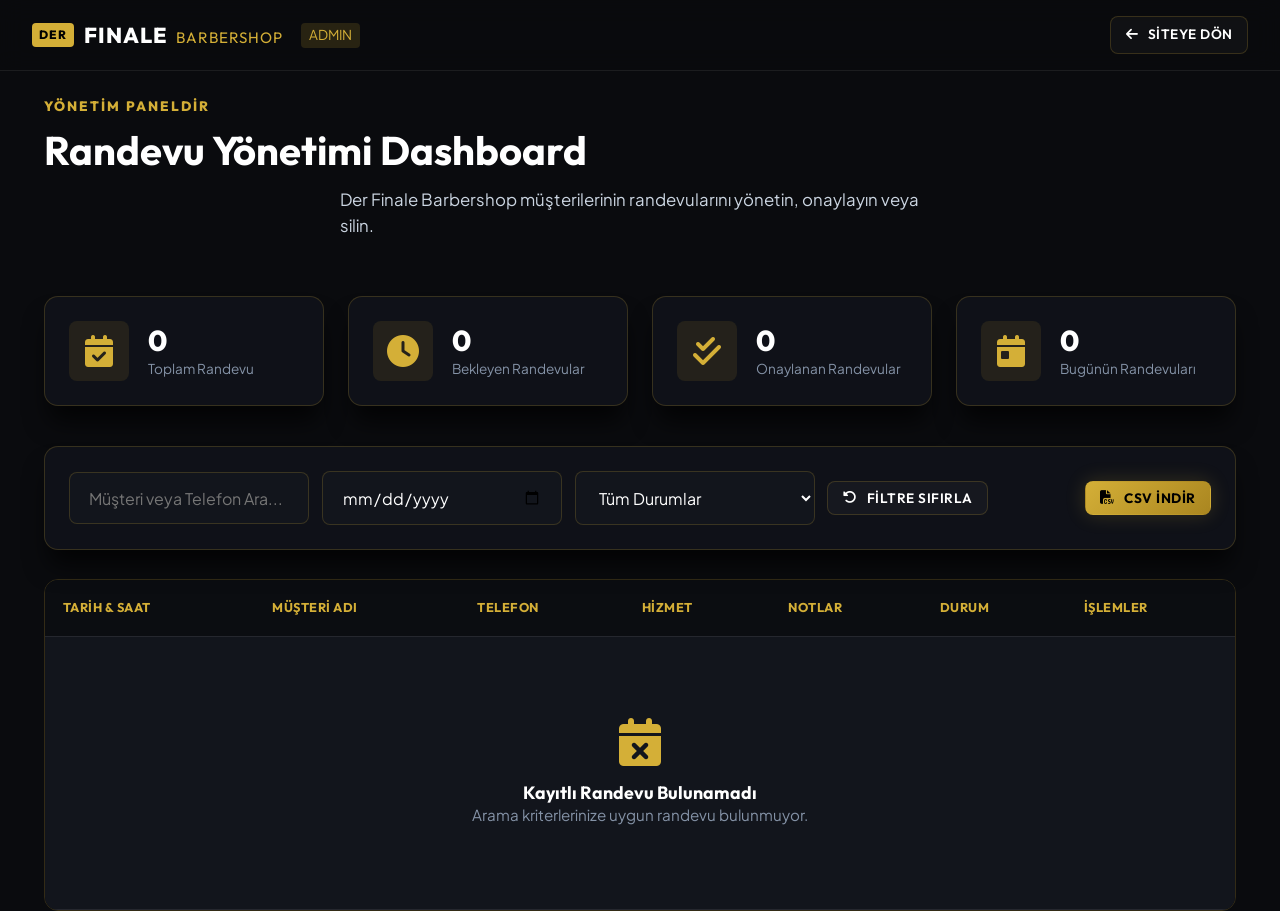
==== admin.html @ 190f5d51 "Add files via upload" ====
<!DOCTYPE html>
<html lang="tr">
<head>
    <meta charset="UTF-8">
    <meta name="viewport" content="width=device-width, initial-scale=1.0">
    <title>Finale Barbershop | Yönetici Paneli</title>
    
    <!-- Google Fonts -->
    <link rel="preconnect" href="https://fonts.googleapis.com">
    <link rel="preconnect" href="https://fonts.gstatic.com" crossorigin>
    <link href="https://fonts.googleapis.com/css2?family=Outfit:wght@300;400;600;700;800&family=Plus+Jakarta+Sans:wght@300;400;600;700&display=swap" rel="stylesheet">
    
    <!-- FontAwesome Icons -->
    <link rel="stylesheet" href="https://cdnjs.cloudflare.com/ajax/libs/font-awesome/6.4.0/css/all.min.css">
    
    <link rel="stylesheet" href="style.css">

    <style>
        .admin-page {
            padding-top: 6rem;
            min-height: 100vh;
        }

        .admin-stats-grid {
            display: grid;
            grid-template-columns: repeat(auto-fit, minmax(220px, 1fr));
            gap: 1.5rem;
            margin-bottom: 2.5rem;
        }

        .admin-stat-card {
            padding: 1.5rem;
            display: flex;
            align-items: center;
            gap: 1.2rem;
        }

        .admin-stat-icon {
            font-size: 2rem;
            color: var(--primary-gold);
            background: rgba(212, 175, 55, 0.1);
            width: 60px; height: 60px;
            display: flex; align-items: center; justify-content: center;
            border-radius: var(--radius-sm);
        }

        .admin-stat-info h3 {
            font-size: 1.8rem;
            font-weight: 800;
        }

        .admin-stat-info p {
            font-size: 0.85rem;
            color: var(--text-muted);
        }

        .admin-controls-bar {
            padding: 1.5rem;
            margin-bottom: 1.8rem;
            display: flex;
            flex-wrap: wrap;
            gap: 1rem;
            align-items: center;
            justify-content: space-between;
        }

        .filter-group {
            display: flex;
            flex-wrap: wrap;
            gap: 0.8rem;
            align-items: center;
            flex: 1;
        }

        .filter-input {
            max-width: 240px;
        }

        .table-responsive {
            width: 100%;
            overflow-x: auto;
            border-radius: var(--radius-md);
            border: 1px solid var(--border-gold);
        }

        .admin-table {
            width: 100%;
            border-collapse: collapse;
            background: var(--bg-card);
            text-align: left;
        }

        .admin-table th, .admin-table td {
            padding: 1.1rem;
            border-bottom: 1px solid var(--border-light);
            font-size: 0.95rem;
        }

        .admin-table th {
            background: rgba(0, 0, 0, 0.4);
            color: var(--primary-gold);
            font-family: var(--font-heading);
            font-weight: 700;
            text-transform: uppercase;
            font-size: 0.8rem;
            letter-spacing: 0.5px;
        }

        .admin-table tr:hover {
            background: rgba(255, 255, 255, 0.02);
        }

        .badge-status {
            padding: 0.3rem 0.7rem;
            border-radius: var(--radius-full);
            font-size: 0.8rem;
            font-weight: 700;
            display: inline-block;
        }

        .status-bekliyor {
            background: rgba(245, 158, 11, 0.15);
            color: #f59e0b;
            border: 1px solid rgba(245, 158, 11, 0.3);
        }

        .status-onaylandi {
            background: rgba(16, 185, 129, 0.15);
            color: #10b981;
            border: 1px solid rgba(16, 185, 129, 0.3);
        }

        .status-storniert {
            background: rgba(239, 68, 68, 0.15);
            color: #ef4444;
            border: 1px solid rgba(239, 68, 68, 0.3);
        }

        .action-buttons {
            display: flex;
            gap: 0.4rem;
        }

        .btn-icon {
            width: 32px;
            height: 32px;
            padding: 0;
            border-radius: 4px;
            font-size: 0.85rem;
        }

        .btn-confirm { background: #10b981; color: #fff; }
        .btn-cancel { background: #f59e0b; color: #fff; }
        .btn-delete { background: #ef4444; color: #fff; }

        .empty-table-state {
            padding: 4rem;
            text-align: center;
            color: var(--text-muted);
        }

        .empty-table-state i {
            font-size: 3rem;
            color: var(--primary-gold);
            margin-bottom: 1rem;
            display: block;
        }
    </style>
</head>
<body>

    <!-- Header Navbar -->
    <header class="site-header">
        <nav class="navbar">
            <a href="index.html" class="logo">
                <span class="logo-badge">DER</span>
                <span class="logo-text">FINALE <span class="logo-sub">BARBERSHOP</span></span>
                <span style="font-size: 0.85rem; color: var(--primary-gold); margin-left: 0.5rem; background: rgba(212,175,55,0.15); padding: 0.1rem 0.5rem; border-radius: 4px;">ADMIN</span>
            </a>

            <div class="nav-actions">
                <a href="index.html" class="btn btn-outline btn-sm">
                    <i class="fa-solid fa-arrow-left"></i> Siteye Dön
                </a>
            </div>
        </nav>
    </header>

    <main class="admin-page container">

        <div class="section-header">
            <div class="section-tag">YÖNETİM PANELDİR</div>
            <h1 class="section-title">Randevu Yönetimi Dashboard</h1>
            <p class="section-subtitle">Der Finale Barbershop müşterilerinin randevularını yönetin, onaylayın veya silin.</p>
        </div>

        <!-- Dashboard Statistics -->
        <div class="admin-stats-grid">
            <div class="admin-stat-card glass-panel">
                <div class="admin-stat-icon"><i class="fa-solid fa-calendar-check"></i></div>
                <div class="admin-stat-info">
                    <h3 id="statTotalCount">0</h3>
                    <p>Toplam Randevu</p>
                </div>
            </div>

            <div class="admin-stat-card glass-panel">
                <div class="admin-stat-icon"><i class="fa-solid fa-clock"></i></div>
                <div class="admin-stat-info">
                    <h3 id="statPendingCount">0</h3>
                    <p>Bekleyen Randevular</p>
                </div>
            </div>

            <div class="admin-stat-card glass-panel">
                <div class="admin-stat-icon"><i class="fa-solid fa-check-double"></i></div>
                <div class="admin-stat-info">
                    <h3 id="statApprovedCount">0</h3>
                    <p>Onaylanan Randevular</p>
                </div>
            </div>

            <div class="admin-stat-card glass-panel">
                <div class="admin-stat-icon"><i class="fa-solid fa-calendar-day"></i></div>
                <div class="admin-stat-info">
                    <h3 id="statTodayCount">0</h3>
                    <p>Bugünün Randevuları</p>
                </div>
            </div>
        </div>

        <!-- Controls & Filters -->
        <div class="admin-controls-bar glass-panel">
            <div class="filter-group">
                <!-- Search Bar -->
                <input type="text" id="searchInput" class="form-control filter-input" placeholder="Müşteri veya Telefon Ara...">
                
                <!-- Date Filter -->
                <input type="date" id="dateFilter" class="form-control filter-input">

                <!-- Status Filter -->
                <select id="statusFilter" class="form-control filter-input">
                    <option value="ALL">Tüm Durumlar</option>
                    <option value="Bekliyor">Bekliyor</option>
                    <option value="Onaylandı">Onaylandı</option>
                    <option value="Storniert">Storniert (İptal)</option>
                </select>

                <button class="btn btn-outline btn-sm" onclick="resetFilters()">
                    <i class="fa-solid fa-rotate-left"></i> Filtre Sıfırla
                </button>
            </div>

            <div>
                <button class="btn btn-primary btn-sm" onclick="exportToCSV()">
                    <i class="fa-solid fa-file-csv"></i> CSV İndir
                </button>
            </div>
        </div>

        <!-- Appointments Table -->
        <div class="table-responsive">
            <table class="admin-table">
                <thead>
                    <tr>
                        <th>Tarih & Saat</th>
                        <th>Müşteri Adı</th>
                        <th>Telefon</th>
                        <th>Hizmet</th>
                        <th>Notlar</th>
                        <th>Durum</th>
                        <th>İşlemler</th>
                    </tr>
                </thead>
                <tbody id="appointmentsTableBody">
                    <!-- Dynamic Data -->
                </tbody>
            </table>
        </div>
    </main>

    <script src="admin.js"></script>
</body>
</html>
---- style.css ----
/* ==========================================================================
   DER FINALE BARBERSHOP - LUXURY DARK THEME DESIGN SYSTEM
   ========================================================================== */

:root {
    /* Color Palette */
    --bg-dark: #0a0b0e;
    --bg-card: #12151c;
    --bg-card-hover: #181b24;
    --bg-panel: rgba(18, 21, 28, 0.75);
    
    --primary-gold: #d4af37;
    --primary-gold-hover: #e5c158;
    --primary-gold-dark: #aa8620;
    --gold-glow: rgba(212, 175, 55, 0.25);
    --gold-border: rgba(212, 175, 55, 0.2);

    --text-primary: #ffffff;
    --text-secondary: #cbd5e1;
    --text-muted: #8492a6;
    
    --border-light: rgba(255, 255, 255, 0.08);
    --border-gold: rgba(212, 175, 55, 0.2);

    --status-open: #10b981;
    --status-closed: #ef4444;

    /* Typography */
    --font-heading: 'Outfit', sans-serif;
    --font-body: 'Plus Jakarta Sans', sans-serif;

    /* Transitions & Shadows */
    --transition: all 0.3s cubic-bezier(0.4, 0, 0.2, 1);
    --shadow-sm: 0 4px 6px -1px rgba(0, 0, 0, 0.5);
    --shadow-lg: 0 20px 25px -5px rgba(0, 0, 0, 0.7), 0 10px 10px -5px rgba(0, 0, 0, 0.04);
    --shadow-gold: 0 0 20px rgba(212, 175, 55, 0.2);

    /* Radius */
    --radius-sm: 8px;
    --radius-md: 14px;
    --radius-lg: 20px;
    --radius-full: 9999px;
}

/* Base Resets */
*, *::before, *::after {
    box-sizing: border-box;
    margin: 0;
    padding: 0;
}

html {
    scroll-behavior: smooth;
    font-size: 16px;
}

body {
    font-family: var(--font-body);
    background-color: var(--bg-dark);
    color: var(--text-primary);
    line-height: 1.6;
    overflow-x: hidden;
    -webkit-font-smoothing: antialiased;
}

/* Custom Scrollbar */
::-webkit-scrollbar {
    width: 10px;
}
::-webkit-scrollbar-track {
    background: var(--bg-dark);
}
::-webkit-scrollbar-thumb {
    background: #1e222d;
    border-radius: var(--radius-full);
}
::-webkit-scrollbar-thumb:hover {
    background: var(--primary-gold);
}

/* Container */
.container {
    width: 100%;
    max-width: 1240px;
    margin: 0 auto;
    padding: 0 1.5rem;
}

/* Typography Utilities */
h1, h2, h3, h4, h5, h6 {
    font-family: var(--font-heading);
    color: var(--text-primary);
    font-weight: 700;
    line-height: 1.2;
}

a {
    color: inherit;
    text-decoration: none;
    transition: var(--transition);
}

.text-center { text-align: center; }

.gold-gradient {
    background: linear-gradient(135deg, #fff 0%, var(--primary-gold) 60%, var(--primary-gold-hover) 100%);
    -webkit-background-clip: text;
    -webkit-text-fill-color: transparent;
}

/* Glassmorphism Styles */
.glass-panel {
    background: var(--bg-panel);
    backdrop-filter: blur(16px);
    -webkit-backdrop-filter: blur(16px);
    border: 1px solid var(--border-gold);
    border-radius: var(--radius-md);
    box-shadow: var(--shadow-lg);
}

.glass-frame {
    border: 1px solid var(--border-gold);
    border-radius: var(--radius-md);
    overflow: hidden;
    box-shadow: var(--shadow-lg);
}

/* Buttons */
.btn {
    display: inline-flex;
    align-items: center;
    justify-content: center;
    gap: 0.6rem;
    font-family: var(--font-heading);
    font-weight: 600;
    font-size: 0.95rem;
    padding: 0.75rem 1.5rem;
    border-radius: var(--radius-sm);
    cursor: pointer;
    transition: var(--transition);
    border: 1px solid transparent;
    text-transform: uppercase;
    letter-spacing: 0.5px;
}

.btn-primary {
    background: linear-gradient(135deg, var(--primary-gold) 0%, var(--primary-gold-dark) 100%);
    color: #000;
    font-weight: 700;
    box-shadow: var(--shadow-gold);
}

.btn-primary:hover {
    background: linear-gradient(135deg, var(--primary-gold-hover) 0%, var(--primary-gold) 100%);
    transform: translateY(-2px);
    box-shadow: 0 6px 20px rgba(212, 175, 55, 0.4);
}

.btn-outline {
    background: rgba(255, 255, 255, 0.03);
    color: var(--text-primary);
    border: 1px solid var(--border-gold);
}

.btn-outline:hover {
    background: rgba(212, 175, 55, 0.1);
    border-color: var(--primary-gold);
    color: var(--primary-gold);
    transform: translateY(-2px);
}

.btn-instagram {
    background: linear-gradient(45deg, #f09433 0%, #e6683c 25%, #dc2743 50%, #cc2366 75%, #bc1888 100%);
    color: #fff;
}
.btn-instagram:hover {
    transform: translateY(-2px);
    box-shadow: 0 6px 20px rgba(220, 39, 67, 0.4);
}

.btn-whatsapp {
    background: #25d366;
    color: #000;
    font-weight: 700;
}
.btn-whatsapp:hover {
    background: #20ba5a;
    transform: translateY(-2px);
}

.btn-lg {
    padding: 0.9rem 1.8rem;
    font-size: 1rem;
    border-radius: var(--radius-md);
}

.btn-xl {
    padding: 1.1rem 2.5rem;
    font-size: 1.1rem;
    border-radius: var(--radius-md);
    width: 100%;
    max-width: 420px;
}

.btn-sm {
    padding: 0.45rem 0.9rem;
    font-size: 0.85rem;
}

.pulse-glow {
    animation: pulseGlow 2.5s infinite;
}

@keyframes pulseGlow {
    0% { box-shadow: 0 0 0 0 rgba(212, 175, 55, 0.5); }
    70% { box-shadow: 0 0 0 14px rgba(212, 175, 55, 0); }
    100% { box-shadow: 0 0 0 0 rgba(212, 175, 55, 0); }
}

/* Badges */
.badge {
    display: inline-flex;
    align-items: center;
    gap: 0.5rem;
    padding: 0.35rem 0.9rem;
    border-radius: var(--radius-full);
    font-size: 0.85rem;
    font-weight: 600;
}
.badge-gold {
    background: rgba(212, 175, 55, 0.15);
    color: var(--primary-gold);
    border: 1px solid var(--border-gold);
}
.badge-glass {
    background: rgba(255, 255, 255, 0.05);
    color: var(--text-secondary);
    border: 1px solid var(--border-light);
}

/* ==========================================================================
   HEADER & NAVBAR
   ========================================================================== */

.site-header {
    position: fixed;
    top: 0;
    left: 0;
    width: 100%;
    z-index: 1000;
    background: rgba(10, 11, 14, 0.85);
    backdrop-filter: blur(12px);
    border-bottom: 1px solid var(--border-light);
    transition: var(--transition);
}

.navbar {
    display: flex;
    align-items: center;
    justify-content: space-between;
    padding: 1rem 2rem;
    max-width: 1400px;
    margin: 0 auto;
}

/* Logo */
.logo {
    display: flex;
    align-items: center;
    gap: 0.6rem;
}

.logo-badge {
    background: var(--primary-gold);
    color: #000;
    font-family: var(--font-heading);
    font-weight: 800;
    font-size: 0.75rem;
    padding: 0.15rem 0.45rem;
    border-radius: 4px;
    letter-spacing: 1px;
}

.logo-text {
    font-family: var(--font-heading);
    font-size: 1.35rem;
    font-weight: 800;
    letter-spacing: 1px;
    color: #fff;
}

.logo-sub {
    color: var(--primary-gold);
    font-weight: 400;
    font-size: 0.95rem;
    display: inline-block;
    margin-left: 0.2rem;
}

/* Nav Menu */
.nav-menu {
    display: flex;
    align-items: center;
    gap: 2.5rem;
}

.nav-links {
    display: flex;
    align-items: center;
    gap: 1.8rem;
    list-style: none;
}

.nav-link {
    font-size: 0.95rem;
    font-weight: 500;
    color: var(--text-secondary);
    position: relative;
    padding: 0.3rem 0;
}

.nav-link:hover, .nav-link.active {
    color: var(--primary-gold);
}

.nav-link::after {
    content: '';
    position: absolute;
    bottom: 0;
    left: 0;
    width: 0;
    height: 2px;
    background: var(--primary-gold);
    transition: var(--transition);
}

.nav-link:hover::after, .nav-link.active::after {
    width: 100%;
}

.nav-actions {
    display: flex;
    align-items: center;
    gap: 1.2rem;
}

/* Language Selector */
.lang-selector {
    display: flex;
    align-items: center;
    gap: 0.4rem;
    background: rgba(255, 255, 255, 0.05);
    border: 1px solid var(--border-gold);
    padding: 0.3rem 0.7rem;
    border-radius: var(--radius-sm);
    color: var(--primary-gold);
}

.lang-icon {
    font-size: 0.9rem;
}

.lang-selector select {
    background: transparent;
    border: none;
    color: #fff;
    font-family: var(--font-heading);
    font-weight: 600;
    font-size: 0.9rem;
    cursor: pointer;
    outline: none;
}

.lang-selector select option {
    background-color: var(--bg-card);
    color: var(--text-primary);
}

.mobile-toggle {
    display: none;
    background: transparent;
    border: 1px solid var(--border-gold);
    color: var(--primary-gold);
    font-size: 1.3rem;
    padding: 0.5rem 0.8rem;
    border-radius: var(--radius-sm);
    cursor: pointer;
}

/* ==========================================================================
   HERO SECTION
   ========================================================================== */

.hero-section {
    position: relative;
    min-height: 100vh;
    padding-top: 8rem;
    padding-bottom: 5rem;
    display: flex;
    align-items: center;
    background: radial-gradient(circle at 70% 30%, rgba(212, 175, 55, 0.08) 0%, transparent 60%),
                url('storefront.png') center/cover no-repeat;
}

.hero-bg-overlay {
    position: absolute;
    top: 0; left: 0; right: 0; bottom: 0;
    background: linear-gradient(180deg, rgba(10, 11, 14, 0.85) 0%, rgba(10, 11, 14, 0.95) 70%, var(--bg-dark) 100%);
    z-index: 1;
}

.hero-container {
    position: relative;
    z-index: 2;
    max-width: 1240px;
    margin: 0 auto;
    padding: 0 1.5rem;
    width: 100%;
}

.hero-content {
    max-width: 800px;
}

.hero-badges {
    display: flex;
    flex-wrap: wrap;
    gap: 0.8rem;
    margin-bottom: 1.5rem;
}

.hero-title {
    font-size: 3.5rem;
    font-weight: 800;
    letter-spacing: -1px;
    margin-bottom: 1.2rem;
    line-height: 1.15;
}

.hero-subtitle {
    font-size: 1.2rem;
    color: var(--text-secondary);
    margin-bottom: 2.2rem;
    max-width: 650px;
}

.hero-buttons {
    display: flex;
    flex-wrap: wrap;
    gap: 1rem;
    margin-bottom: 3.5rem;
}

.hero-stats {
    display: grid;
    grid-template-columns: repeat(auto-fit, minmax(220px, 1fr));
    gap: 1.5rem;
    background: rgba(18, 21, 28, 0.6);
    backdrop-filter: blur(12px);
    border: 1px solid var(--border-gold);
    padding: 1.5rem;
    border-radius: var(--radius-md);
}

.stat-item {
    display: flex;
    align-items: center;
    gap: 1rem;
}

.stat-icon {
    font-size: 1.8rem;
    color: var(--primary-gold);
    background: rgba(212, 175, 55, 0.1);
    padding: 0.8rem;
    border-radius: var(--radius-sm);
}

.stat-item h4 {
    font-size: 1.05rem;
    font-weight: 700;
}

.stat-item p {
    font-size: 0.85rem;
    color: var(--text-muted);
}

/* ==========================================================================
   STATUS & HOURS BAR
   ========================================================================== */

.status-bar-section {
    margin-top: -2rem;
    position: relative;
    z-index: 10;
}

.status-bar-card {
    display: flex;
    align-items: center;
    justify-content: space-between;
    padding: 1.2rem 2rem;
    gap: 2rem;
    flex-wrap: wrap;
}

.status-indicator-box {
    display: flex;
    align-items: center;
    gap: 1.2rem;
}

.status-dot-wrapper {
    position: relative;
    width: 20px;
    height: 20px;
}

.status-dot {
    display: block;
    width: 14px;
    height: 14px;
    border-radius: 50%;
    background-color: var(--status-open);
    position: absolute;
    top: 3px; left: 3px;
    box-shadow: 0 0 10px var(--status-open);
}

.status-dot.closed {
    background-color: var(--status-closed);
    box-shadow: 0 0 10px var(--status-closed);
}

.status-label {
    display: block;
    font-family: var(--font-heading);
    font-size: 1.15rem;
    font-weight: 700;
}

.status-sub {
    font-size: 0.85rem;
    color: var(--text-muted);
}

.hours-quick-summary {
    display: flex;
    align-items: center;
    gap: 1rem;
    flex-wrap: wrap;
}

.hours-chip {
    background: rgba(255, 255, 255, 0.04);
    border: 1px solid var(--border-light);
    padding: 0.5rem 1rem;
    border-radius: var(--radius-sm);
    font-size: 0.9rem;
    display: flex;
    gap: 0.5rem;
}

.hours-chip .day-name {
    font-weight: 600;
    color: var(--primary-gold);
}

.hours-chip.closed .day-name {
    color: var(--text-muted);
}

/* ==========================================================================
   SECTIONS GENERAL
   ========================================================================== */

section {
    padding: 6rem 0;
}

.section-header {
    margin-bottom: 3.5rem;
}

.section-tag {
    font-family: var(--font-heading);
    font-size: 0.85rem;
    font-weight: 800;
    color: var(--primary-gold);
    letter-spacing: 2px;
    text-transform: uppercase;
    margin-bottom: 0.5rem;
}

.section-title {
    font-size: 2.5rem;
    margin-bottom: 0.8rem;
}

.section-subtitle {
    color: var(--text-secondary);
    max-width: 600px;
    margin: 0 auto;
    font-size: 1.05rem;
}

/* ==========================================================================
   ABOUT SECTION
   ========================================================================== */

.about-grid {
    display: grid;
    grid-template-columns: 1fr 1fr;
    gap: 4rem;
    align-items: center;
}

.about-description {
    color: var(--text-secondary);
    font-size: 1.05rem;
    margin-bottom: 1.2rem;
}

.features-list {
    margin-top: 2rem;
    display: flex;
    flex-direction: column;
    gap: 1.2rem;
}

.feature-card {
    display: flex;
    align-items: flex-start;
    gap: 1.2rem;
    background: var(--bg-card);
    padding: 1.2rem;
    border-radius: var(--radius-md);
    border: 1px solid var(--border-light);
    transition: var(--transition);
}

.feature-card:hover {
    border-color: var(--primary-gold);
    transform: translateX(5px);
}

.feature-icon {
    font-size: 1.5rem;
    color: var(--primary-gold);
    background: rgba(212, 175, 55, 0.1);
    width: 50px;
    height: 50px;
    display: flex;
    align-items: center;
    justify-content: center;
    border-radius: var(--radius-sm);
    flex-shrink: 0;
}

.feature-info h3 {
    font-size: 1.1rem;
    margin-bottom: 0.2rem;
}

.feature-info p {
    font-size: 0.9rem;
    color: var(--text-muted);
}

.image-wrapper {
    position: relative;
}

.about-img {
    width: 100%;
    height: 100%;
    min-height: 450px;
    object-fit: cover;
    display: block;
}

.experience-badge {
    position: absolute;
    bottom: -20px;
    left: -20px;
    background: var(--primary-gold);
    color: #000;
    padding: 1.5rem;
    border-radius: var(--radius-md);
    box-shadow: var(--shadow-lg);
    display: flex;
    flex-direction: column;
    align-items: center;
}

.badge-number {
    font-family: var(--font-heading);
    font-size: 2.2rem;
    font-weight: 800;
    line-height: 1;
}

.badge-text {
    font-size: 0.85rem;
    font-weight: 700;
    text-transform: uppercase;
}

/* ==========================================================================
   SERVICES & PRICING
   ========================================================================== */

.services-cards-grid {
    display: grid;
    grid-template-columns: repeat(auto-fit, minmax(220px, 1fr));
    gap: 1.8rem;
    margin-bottom: 4rem;
}

.service-card {
    padding: 2rem 1.5rem;
    position: relative;
    display: flex;
    flex-direction: column;
    transition: var(--transition);
    cursor: pointer;
}

.service-card:hover {
    transform: translateY(-8px);
    border-color: var(--primary-gold);
    box-shadow: var(--shadow-gold);
}

.service-badge {
    position: absolute;
    top: 1rem;
    right: 1rem;
    background: rgba(255, 255, 255, 0.1);
    color: #fff;
    font-size: 0.7rem;
    font-weight: 800;
    padding: 0.2rem 0.6rem;
    border-radius: var(--radius-full);
    text-transform: uppercase;
}
.service-badge.gold {
    background: var(--primary-gold);
    color: #000;
}

.service-icon {
    font-size: 2.2rem;
    color: var(--primary-gold);
    margin-bottom: 1.2rem;
}

.service-name {
    font-size: 1.3rem;
    margin-bottom: 0.6rem;
}

.service-desc {
    font-size: 0.9rem;
    color: var(--text-muted);
    margin-bottom: 1.8rem;
    flex-grow: 1;
}

.service-footer {
    display: flex;
    align-items: center;
    justify-content: space-between;
    padding-top: 1rem;
    border-top: 1px solid var(--border-light);
}

.service-price {
    font-family: var(--font-heading);
    font-size: 1.6rem;
    font-weight: 800;
    color: var(--primary-gold);
}

.price-list-container {
    padding: 2.5rem;
}

.price-table-title {
    font-size: 1.5rem;
    margin-bottom: 2rem;
    display: flex;
    align-items: center;
    gap: 0.8rem;
    color: var(--primary-gold);
}

.price-items-grid {
    display: grid;
    grid-template-columns: repeat(auto-fit, minmax(320px, 1fr));
    gap: 1.5rem;
}

.price-item {
    display: flex;
    align-items: center;
    justify-content: space-between;
    padding: 1rem 1.2rem;
    background: rgba(255, 255, 255, 0.02);
    border: 1px solid var(--border-light);
    border-radius: var(--radius-sm);
    transition: var(--transition);
}

.price-item:hover {
    border-color: var(--primary-gold);
    background: rgba(212, 175, 55, 0.04);
}

.price-title {
    display: block;
    font-weight: 600;
    font-size: 1rem;
}

.price-sub {
    display: block;
    font-size: 0.8rem;
    color: var(--text-muted);
}

.price-tag {
    font-family: var(--font-heading);
    font-size: 1.25rem;
    font-weight: 800;
    color: var(--primary-gold);
}

/* ==========================================================================
   GALLERY
   ========================================================================== */

.gallery-grid {
    display: grid;
    grid-template-columns: repeat(auto-fit, minmax(260px, 1fr));
    gap: 1.5rem;
}

.gallery-card {
    position: relative;
    border-radius: var(--radius-md);
    overflow: hidden;
    height: 320px;
    border: 1px solid var(--border-gold);
}

.gallery-img {
    width: 100%;
    height: 100%;
    object-fit: cover;
    transition: transform 0.5s ease;
}

.gallery-card:hover .gallery-img {
    transform: scale(1.08);
}

.gallery-overlay {
    position: absolute;
    top: 0; left: 0; right: 0; bottom: 0;
    background: linear-gradient(180deg, transparent 40%, rgba(10, 11, 14, 0.95) 100%);
    display: flex;
    flex-direction: column;
    align-items: center;
    justify-content: flex-end;
    padding: 1.5rem;
    opacity: 0;
    transition: var(--transition);
}

.gallery-card:hover .gallery-overlay {
    opacity: 1;
}

.gallery-overlay i {
    font-size: 2rem;
    color: var(--primary-gold);
    margin-bottom: 0.5rem;
}

.gallery-overlay span {
    font-family: var(--font-heading);
    font-size: 1.1rem;
    font-weight: 700;
}

/* ==========================================================================
   BOOKING SECTION
   ========================================================================== */

.booking-section {
    background: radial-gradient(circle at 50% 50%, rgba(212, 175, 55, 0.05) 0%, transparent 70%);
}

.booking-wrapper {
    padding: 3.5rem;
    max-width: 900px;
    margin: 0 auto;
}

.booking-header {
    margin-bottom: 2.5rem;
}

.booking-form {
    display: flex;
    flex-direction: column;
    gap: 2rem;
}

.form-grid {
    display: grid;
    grid-template-columns: 1fr 1fr;
    gap: 1.5rem;
}

.form-group.full-width {
    grid-column: 1 / -1;
}

.form-group label {
    display: block;
    font-size: 0.95rem;
    font-weight: 600;
    margin-bottom: 0.6rem;
    color: var(--text-secondary);
}

.form-group label i {
    color: var(--primary-gold);
    margin-right: 0.4rem;
}

.form-control {
    width: 100%;
    background: var(--bg-card);
    border: 1px solid var(--border-gold);
    color: var(--text-primary);
    padding: 0.9rem 1.2rem;
    border-radius: var(--radius-sm);
    font-family: var(--font-body);
    font-size: 1rem;
    outline: none;
    transition: var(--transition);
}

.form-control:focus {
    border-color: var(--primary-gold);
    box-shadow: 0 0 10px var(--gold-glow);
}

.form-help-text {
    font-size: 0.8rem;
    color: var(--text-muted);
    margin-top: 0.4rem;
    display: block;
}

/* Time Slots Grid */
.time-slots-grid {
    display: grid;
    grid-template-columns: repeat(auto-fill, minmax(100px, 1fr));
    gap: 0.8rem;
    min-height: 80px;
    padding: 1rem;
    background: var(--bg-card);
    border: 1px solid var(--border-light);
    border-radius: var(--radius-sm);
}

.slots-placeholder {
    grid-column: 1 / -1;
    text-align: center;
    color: var(--text-muted);
    padding: 1.5rem 0;
}

.slots-placeholder i {
    font-size: 2rem;
    margin-bottom: 0.5rem;
    color: var(--primary-gold);
    display: block;
}

.time-slot-btn {
    background: rgba(255, 255, 255, 0.04);
    border: 1px solid var(--border-light);
    color: var(--text-primary);
    padding: 0.75rem 0.5rem;
    border-radius: var(--radius-sm);
    font-family: var(--font-heading);
    font-weight: 700;
    font-size: 0.95rem;
    cursor: pointer;
    transition: var(--transition);
    text-align: center;
    display: flex;
    flex-direction: column;
    align-items: center;
    gap: 0.2rem;
}

.time-slot-btn small {
    font-size: 0.7rem;
    font-weight: 500;
    color: var(--status-open);
}

.time-slot-btn:hover:not(.booked) {
    border-color: var(--primary-gold);
    color: var(--primary-gold);
    background: rgba(212, 175, 55, 0.1);
}

.time-slot-btn.selected {
    background: var(--primary-gold);
    color: #000;
    border-color: var(--primary-gold);
    box-shadow: var(--shadow-gold);
}

.time-slot-btn.selected small {
    color: #000;
}

.time-slot-btn.booked {
    opacity: 0.4;
    cursor: not-allowed;
    background: rgba(255, 255, 255, 0.02);
    border-color: rgba(255, 255, 255, 0.05);
}

.time-slot-btn.booked small {
    color: var(--status-closed);
}

/* ==========================================================================
   CONTACT SECTION
   ========================================================================== */

.contact-grid {
    display: grid;
    grid-template-columns: 1fr 1fr;
    gap: 3rem;
}

.contact-info-card {
    padding: 3rem;
}

.contact-title {
    font-size: 2rem;
    margin-bottom: 2rem;
}

.contact-details {
    display: flex;
    flex-direction: column;
    gap: 1.8rem;
    margin-bottom: 2.5rem;
}

.detail-row {
    display: flex;
    gap: 1.2rem;
    align-items: flex-start;
}

.detail-icon {
    font-size: 1.4rem;
    color: var(--primary-gold);
    background: rgba(212, 175, 55, 0.1);
    width: 48px; height: 48px;
    display: flex;
    align-items: center;
    justify-content: center;
    border-radius: var(--radius-sm);
    flex-shrink: 0;
}

.detail-row h4 {
    font-size: 1.05rem;
    margin-bottom: 0.2rem;
}

.detail-row p {
    color: var(--text-secondary);
    font-size: 0.95rem;
}

.detail-row small {
    color: var(--text-muted);
    display: block;
    margin-top: 0.1rem;
}

.contact-link {
    color: var(--primary-gold);
    font-weight: 600;
}

.contact-link:hover {
    text-decoration: underline;
}

.contact-quick-buttons {
    display: flex;
    gap: 1rem;
    flex-wrap: wrap;
}

.contact-map-wrapper {
    min-height: 450px;
    height: 100%;
}

/* ==========================================================================
   FOOTER
   ========================================================================== */

.site-footer {
    background: #060709;
    border-top: 1px solid var(--border-light);
    padding: 4rem 0 2rem;
}

.footer-content {
    display: flex;
    align-items: center;
    justify-content: space-between;
    flex-wrap: wrap;
    gap: 2rem;
    margin-bottom: 3rem;
}

.footer-brand p {
    color: var(--text-muted);
    font-size: 0.9rem;
    margin-top: 0.6rem;
}

.footer-links {
    display: flex;
    gap: 1.8rem;
}

.footer-links a {
    color: var(--text-secondary);
    font-size: 0.95rem;
}

.footer-links a:hover {
    color: var(--primary-gold);
}

.admin-badge-btn {
    display: inline-flex;
    align-items: center;
    gap: 0.5rem;
    background: rgba(255, 255, 255, 0.05);
    border: 1px solid var(--border-light);
    padding: 0.5rem 1rem;
    border-radius: var(--radius-sm);
    font-size: 0.85rem;
    color: var(--text-secondary);
}

.admin-badge-btn:hover {
    border-color: var(--primary-gold);
    color: var(--primary-gold);
}

.footer-bottom {
    border-top: 1px solid rgba(255, 255, 255, 0.05);
    padding-top: 2rem;
    color: var(--text-muted);
    font-size: 0.85rem;
}

/* ==========================================================================
   MODAL
   ========================================================================== */

.modal-backdrop {
    position: fixed;
    top: 0; left: 0; right: 0; bottom: 0;
    background: rgba(0, 0, 0, 0.85);
    backdrop-filter: blur(8px);
    z-index: 2000;
    display: flex;
    align-items: center;
    justify-content: center;
    padding: 1.5rem;
    opacity: 0;
    pointer-events: none;
    transition: var(--transition);
}

.modal-backdrop.active {
    opacity: 1;
    pointer-events: auto;
}

.modal-box {
    max-width: 480px;
    width: 100%;
    padding: 2.5rem;
    border-color: var(--primary-gold);
}

.modal-icon {
    font-size: 3.5rem;
    color: var(--primary-gold);
    margin-bottom: 1rem;
}

.modal-title {
    font-size: 1.8rem;
    margin-bottom: 0.8rem;
}

.modal-message {
    color: var(--text-secondary);
    margin-bottom: 2rem;
    font-size: 1rem;
}

/* ==========================================================================
   RESPONSIVE DESIGN (MOBILE & TABLET)
   ========================================================================== */

@media (max-width: 992px) {
    .hero-title { font-size: 2.8rem; }
    .about-grid, .contact-grid { grid-template-columns: 1fr; }
    .booking-wrapper { padding: 2rem 1.5rem; }
    .form-grid { grid-template-columns: 1fr; }
    
    .mobile-toggle { display: block; }
    
    .nav-menu {
        position: fixed;
        top: 72px;
        right: -100%;
        width: 85%;
        max-width: 380px;
        height: calc(100vh - 72px);
        background: var(--bg-card);
        border-left: 1px solid var(--border-gold);
        flex-direction: column;
        align-items: flex-start;
        padding: 2rem;
        transition: right 0.4s ease;
        overflow-y: auto;
        box-shadow: -10px 0 30px rgba(0, 0, 0, 0.8);
    }
    
    .nav-menu.active {
        right: 0;
    }
    
    .nav-links {
        flex-direction: column;
        align-items: flex-start;
        width: 100%;
        gap: 1.5rem;
    }
    
    .nav-actions {
        flex-direction: column;
        align-items: flex-start;
        width: 100%;
        margin-top: 2rem;
        gap: 1rem;
    }

    .lang-selector, .nav-actions .btn {
        width: 100%;
        justify-content: center;
    }
}

@media (max-width: 600px) {
    .hero-title { font-size: 2.2rem; }
    .hero-subtitle { font-size: 1rem; }
    .hero-buttons { flex-direction: column; }
    .hero-buttons .btn { width: 100%; }
    .status-bar-card { flex-direction: column; align-items: flex-start; }
    .price-items-grid { grid-template-columns: 1fr; }
    .footer-content { flex-direction: column; text-align: center; }
    .footer-links { flex-direction: column; gap: 0.8rem; }
}
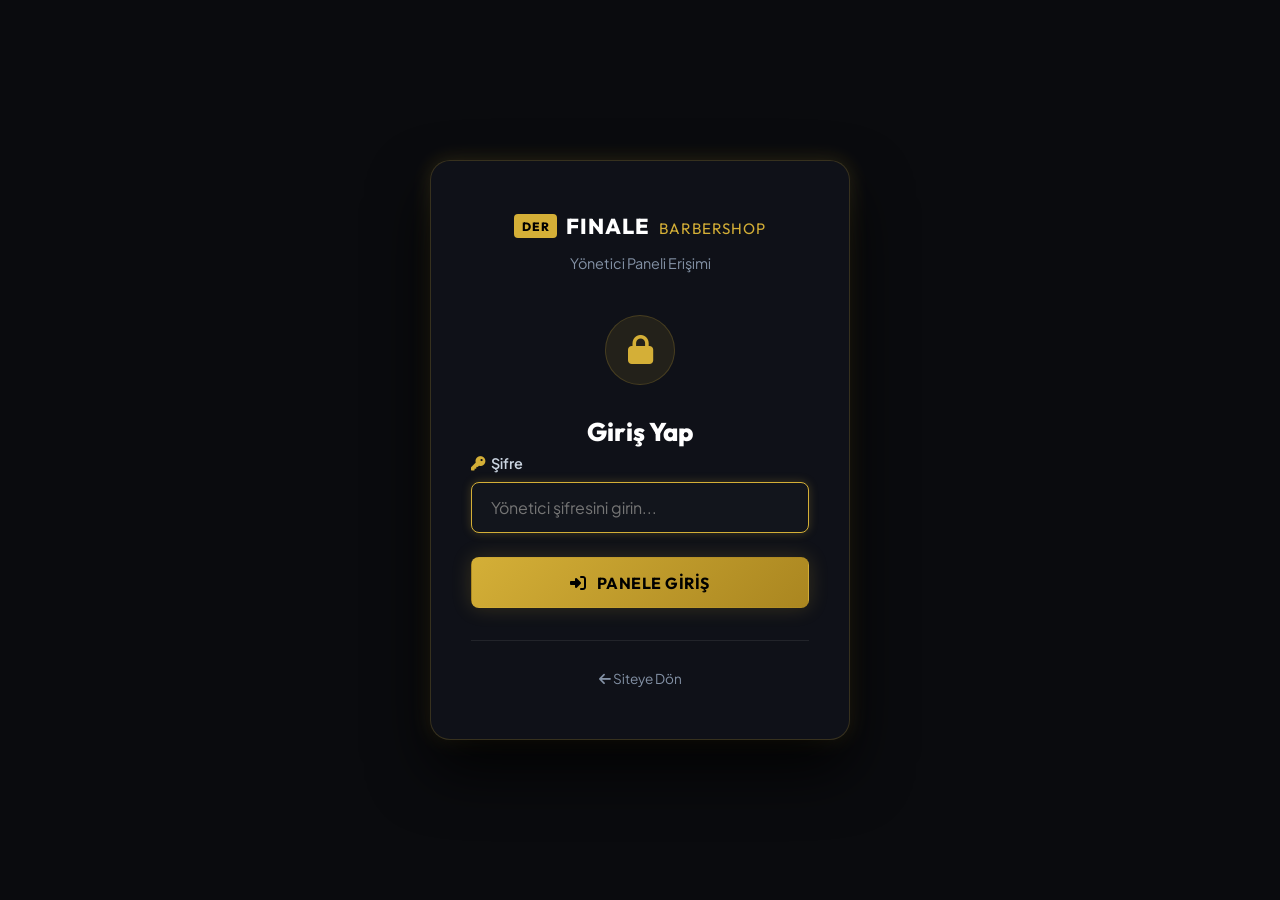
==== commit a333c0e0: "Add files via upload" ====
--- a/admin.html
+++ b/admin.html
@@ -16,6 +16,109 @@
     <link rel="stylesheet" href="style.css">
 
     <style>
+        /* =============================
+           LOGIN SCREEN
+        ============================= */
+        .login-screen {
+            position: fixed;
+            inset: 0;
+            background: var(--bg-dark);
+            display: flex;
+            align-items: center;
+            justify-content: center;
+            z-index: 9999;
+            padding: 1.5rem;
+        }
+
+        .login-card {
+            background: var(--bg-panel);
+            backdrop-filter: blur(20px);
+            -webkit-backdrop-filter: blur(20px);
+            border: 1px solid var(--border-gold);
+            border-radius: var(--radius-lg);
+            padding: 3rem 2.5rem;
+            width: 100%;
+            max-width: 420px;
+            box-shadow: 0 30px 60px rgba(0,0,0,0.8), var(--shadow-gold);
+            text-align: center;
+        }
+
+        .login-logo {
+            display: flex;
+            align-items: center;
+            justify-content: center;
+            gap: 0.6rem;
+            margin-bottom: 0.5rem;
+        }
+
+        .login-subtitle {
+            color: var(--text-muted);
+            font-size: 0.9rem;
+            margin-bottom: 2.5rem;
+        }
+
+        .login-icon-box {
+            width: 70px;
+            height: 70px;
+            background: rgba(212, 175, 55, 0.1);
+            border: 1px solid var(--border-gold);
+            border-radius: 50%;
+            display: flex;
+            align-items: center;
+            justify-content: center;
+            font-size: 1.8rem;
+            color: var(--primary-gold);
+            margin: 0 auto 2rem;
+        }
+
+        .login-title {
+            font-size: 1.6rem;
+            font-weight: 800;
+            margin-bottom: 0.3rem;
+        }
+
+        .login-form {
+            display: flex;
+            flex-direction: column;
+            gap: 1rem;
+            text-align: left;
+        }
+
+        .login-form label {
+            font-size: 0.9rem;
+            font-weight: 600;
+            color: var(--text-secondary);
+            margin-bottom: 0.4rem;
+            display: block;
+        }
+
+        .login-form label i {
+            color: var(--primary-gold);
+            margin-right: 0.4rem;
+        }
+
+        .login-error {
+            background: rgba(239, 68, 68, 0.12);
+            border: 1px solid rgba(239, 68, 68, 0.3);
+            color: #ef4444;
+            padding: 0.7rem 1rem;
+            border-radius: var(--radius-sm);
+            font-size: 0.9rem;
+            display: none;
+        }
+
+        .login-error.show { display: block; }
+
+        .btn-login {
+            margin-top: 0.5rem;
+            width: 100%;
+            padding: 0.9rem;
+            font-size: 1rem;
+        }
+
+        /* =============================
+           ADMIN DASHBOARD
+        ============================= */
         .admin-page {
             padding-top: 6rem;
             min-height: 100vh;
@@ -165,120 +268,222 @@
             margin-bottom: 1rem;
             display: block;
         }
+
+        /* Logout button */
+        .btn-logout {
+            background: rgba(239, 68, 68, 0.1);
+            border: 1px solid rgba(239, 68, 68, 0.3);
+            color: #ef4444;
+            font-size: 0.85rem;
+        }
+        .btn-logout:hover {
+            background: rgba(239, 68, 68, 0.2);
+            transform: none;
+        }
     </style>
 </head>
 <body>
 
-    <!-- Header Navbar -->
-    <header class="site-header">
-        <nav class="navbar">
-            <a href="index.html" class="logo">
+    <!-- ================================
+         LOGIN SCREEN
+    ================================ -->
+    <div class="login-screen" id="loginScreen">
+        <div class="login-card">
+            <div class="login-logo">
                 <span class="logo-badge">DER</span>
                 <span class="logo-text">FINALE <span class="logo-sub">BARBERSHOP</span></span>
-                <span style="font-size: 0.85rem; color: var(--primary-gold); margin-left: 0.5rem; background: rgba(212,175,55,0.15); padding: 0.1rem 0.5rem; border-radius: 4px;">ADMIN</span>
-            </a>
-
-            <div class="nav-actions">
-                <a href="index.html" class="btn btn-outline btn-sm">
+            </div>
+            <p class="login-subtitle">Yönetici Paneli Erişimi</p>
+
+            <div class="login-icon-box">
+                <i class="fa-solid fa-lock"></i>
+            </div>
+
+            <h1 class="login-title">Giriş Yap</h1>
+
+            <form class="login-form" id="loginForm" onsubmit="doLogin(event)">
+                <div>
+                    <label for="adminPass"><i class="fa-solid fa-key"></i>Şifre</label>
+                    <input type="password" id="adminPass" class="form-control" placeholder="Yönetici şifresini girin..." autofocus required>
+                </div>
+                <div class="login-error" id="loginError">
+                    <i class="fa-solid fa-circle-xmark"></i> Hatalı şifre. Lütfen tekrar deneyin.
+                </div>
+                <button type="submit" class="btn btn-primary btn-login">
+                    <i class="fa-solid fa-right-to-bracket"></i> Panele Giriş
+                </button>
+            </form>
+
+            <div style="margin-top: 2rem; padding-top: 1.5rem; border-top: 1px solid var(--border-light);">
+                <a href="index.html" style="color: var(--text-muted); font-size: 0.85rem;">
                     <i class="fa-solid fa-arrow-left"></i> Siteye Dön
                 </a>
             </div>
-        </nav>
-    </header>
-
-    <main class="admin-page container">
-
-        <div class="section-header">
-            <div class="section-tag">YÖNETİM PANELDİR</div>
-            <h1 class="section-title">Randevu Yönetimi Dashboard</h1>
-            <p class="section-subtitle">Der Finale Barbershop müşterilerinin randevularını yönetin, onaylayın veya silin.</p>
         </div>
-
-        <!-- Dashboard Statistics -->
-        <div class="admin-stats-grid">
-            <div class="admin-stat-card glass-panel">
-                <div class="admin-stat-icon"><i class="fa-solid fa-calendar-check"></i></div>
-                <div class="admin-stat-info">
-                    <h3 id="statTotalCount">0</h3>
-                    <p>Toplam Randevu</p>
-                </div>
-            </div>
-
-            <div class="admin-stat-card glass-panel">
-                <div class="admin-stat-icon"><i class="fa-solid fa-clock"></i></div>
-                <div class="admin-stat-info">
-                    <h3 id="statPendingCount">0</h3>
-                    <p>Bekleyen Randevular</p>
-                </div>
-            </div>
-
-            <div class="admin-stat-card glass-panel">
-                <div class="admin-stat-icon"><i class="fa-solid fa-check-double"></i></div>
-                <div class="admin-stat-info">
-                    <h3 id="statApprovedCount">0</h3>
-                    <p>Onaylanan Randevular</p>
-                </div>
-            </div>
-
-            <div class="admin-stat-card glass-panel">
-                <div class="admin-stat-icon"><i class="fa-solid fa-calendar-day"></i></div>
-                <div class="admin-stat-info">
-                    <h3 id="statTodayCount">0</h3>
-                    <p>Bugünün Randevuları</p>
-                </div>
-            </div>
-        </div>
-
-        <!-- Controls & Filters -->
-        <div class="admin-controls-bar glass-panel">
-            <div class="filter-group">
-                <!-- Search Bar -->
-                <input type="text" id="searchInput" class="form-control filter-input" placeholder="Müşteri veya Telefon Ara...">
-                
-                <!-- Date Filter -->
-                <input type="date" id="dateFilter" class="form-control filter-input">
-
-                <!-- Status Filter -->
-                <select id="statusFilter" class="form-control filter-input">
-                    <option value="ALL">Tüm Durumlar</option>
-                    <option value="Bekliyor">Bekliyor</option>
-                    <option value="Onaylandı">Onaylandı</option>
-                    <option value="Storniert">Storniert (İptal)</option>
-                </select>
-
-                <button class="btn btn-outline btn-sm" onclick="resetFilters()">
-                    <i class="fa-solid fa-rotate-left"></i> Filtre Sıfırla
-                </button>
-            </div>
-
-            <div>
-                <button class="btn btn-primary btn-sm" onclick="exportToCSV()">
-                    <i class="fa-solid fa-file-csv"></i> CSV İndir
-                </button>
-            </div>
-        </div>
-
-        <!-- Appointments Table -->
-        <div class="table-responsive">
-            <table class="admin-table">
-                <thead>
-                    <tr>
-                        <th>Tarih & Saat</th>
-                        <th>Müşteri Adı</th>
-                        <th>Telefon</th>
-                        <th>Hizmet</th>
-                        <th>Notlar</th>
-                        <th>Durum</th>
-                        <th>İşlemler</th>
-                    </tr>
-                </thead>
-                <tbody id="appointmentsTableBody">
-                    <!-- Dynamic Data -->
-                </tbody>
-            </table>
-        </div>
-    </main>
+    </div>
+
+    <!-- ================================
+         ADMIN DASHBOARD (hidden until login)
+    ================================ -->
+    <div id="adminDashboard" style="display:none;">
+
+        <!-- Header Navbar -->
+        <header class="site-header">
+            <nav class="navbar">
+                <a href="index.html" class="logo">
+                    <span class="logo-badge">DER</span>
+                    <span class="logo-text">FINALE <span class="logo-sub">BARBERSHOP</span></span>
+                    <span style="font-size: 0.85rem; color: var(--primary-gold); margin-left: 0.5rem; background: rgba(212,175,55,0.15); padding: 0.1rem 0.5rem; border-radius: 4px;">ADMIN</span>
+                </a>
+
+                <div class="nav-actions">
+                    <button class="btn btn-logout btn-sm" onclick="doLogout()">
+                        <i class="fa-solid fa-right-from-bracket"></i> Çıkış
+                    </button>
+                    <a href="index.html" class="btn btn-outline btn-sm">
+                        <i class="fa-solid fa-arrow-left"></i> Siteye Dön
+                    </a>
+                </div>
+            </nav>
+        </header>
+
+        <main class="admin-page container">
+
+            <div class="section-header">
+                <div class="section-tag">YÖNETİM PANELDİR</div>
+                <h1 class="section-title">Randevu Yönetimi Dashboard</h1>
+                <p class="section-subtitle">Der Finale Barbershop müşterilerinin randevularını yönetin, onaylayın veya silin.</p>
+            </div>
+
+            <!-- Dashboard Statistics -->
+            <div class="admin-stats-grid">
+                <div class="admin-stat-card glass-panel">
+                    <div class="admin-stat-icon"><i class="fa-solid fa-calendar-check"></i></div>
+                    <div class="admin-stat-info">
+                        <h3 id="statTotalCount">0</h3>
+                        <p>Toplam Randevu</p>
+                    </div>
+                </div>
+
+                <div class="admin-stat-card glass-panel">
+                    <div class="admin-stat-icon"><i class="fa-solid fa-clock"></i></div>
+                    <div class="admin-stat-info">
+                        <h3 id="statPendingCount">0</h3>
+                        <p>Bekleyen Randevular</p>
+                    </div>
+                </div>
+
+                <div class="admin-stat-card glass-panel">
+                    <div class="admin-stat-icon"><i class="fa-solid fa-check-double"></i></div>
+                    <div class="admin-stat-info">
+                        <h3 id="statApprovedCount">0</h3>
+                        <p>Onaylanan Randevular</p>
+                    </div>
+                </div>
+
+                <div class="admin-stat-card glass-panel">
+                    <div class="admin-stat-icon"><i class="fa-solid fa-calendar-day"></i></div>
+                    <div class="admin-stat-info">
+                        <h3 id="statTodayCount">0</h3>
+                        <p>Bugünün Randevuları</p>
+                    </div>
+                </div>
+            </div>
+
+            <!-- Controls & Filters -->
+            <div class="admin-controls-bar glass-panel">
+                <div class="filter-group">
+                    <!-- Search Bar -->
+                    <input type="text" id="searchInput" class="form-control filter-input" placeholder="Müşteri veya Telefon Ara...">
+                    
+                    <!-- Date Filter -->
+                    <input type="date" id="dateFilter" class="form-control filter-input">
+
+                    <!-- Status Filter -->
+                    <select id="statusFilter" class="form-control filter-input">
+                        <option value="ALL">Tüm Durumlar</option>
+                        <option value="Bekliyor">Bekliyor</option>
+                        <option value="Onaylandı">Onaylandı</option>
+                        <option value="Storniert">Storniert (İptal)</option>
+                    </select>
+
+                    <button class="btn btn-outline btn-sm" onclick="resetFilters()">
+                        <i class="fa-solid fa-rotate-left"></i> Filtre Sıfırla
+                    </button>
+                </div>
+
+                <div>
+                    <button class="btn btn-primary btn-sm" onclick="exportToCSV()">
+                        <i class="fa-solid fa-file-csv"></i> CSV İndir
+                    </button>
+                </div>
+            </div>
+
+            <!-- Appointments Table -->
+            <div class="table-responsive">
+                <table class="admin-table">
+                    <thead>
+                        <tr>
+                            <th>Tarih & Saat</th>
+                            <th>Müşteri Adı</th>
+                            <th>Telefon</th>
+                            <th>Hizmet</th>
+                            <th>Notlar</th>
+                            <th>Durum</th>
+                            <th>İşlemler</th>
+                        </tr>
+                    </thead>
+                    <tbody id="appointmentsTableBody">
+                        <!-- Dynamic Data -->
+                    </tbody>
+                </table>
+            </div>
+        </main>
+
+    </div><!-- end #adminDashboard -->
 
     <script src="admin.js"></script>
+    <script>
+        // ============================================================
+        // LOGIN LOGIC
+        // ============================================================
+        const ADMIN_PASSWORD = 'finale1234';
+        const SESSION_KEY = 'finale_admin_auth';
+
+        function checkSession() {
+            return sessionStorage.getItem(SESSION_KEY) === 'true';
+        }
+
+        function showDashboard() {
+            document.getElementById('loginScreen').style.display = 'none';
+            document.getElementById('adminDashboard').style.display = 'block';
+        }
+
+        function doLogin(e) {
+            e.preventDefault();
+            const pass = document.getElementById('adminPass').value;
+            const errEl = document.getElementById('loginError');
+
+            if (pass === ADMIN_PASSWORD) {
+                sessionStorage.setItem(SESSION_KEY, 'true');
+                errEl.classList.remove('show');
+                showDashboard();
+            } else {
+                errEl.classList.add('show');
+                document.getElementById('adminPass').value = '';
+                document.getElementById('adminPass').focus();
+            }
+        }
+
+        function doLogout() {
+            sessionStorage.removeItem(SESSION_KEY);
+            location.reload();
+        }
+
+        // Auto-check on page load
+        if (checkSession()) {
+            showDashboard();
+        }
+    </script>
 </body>
 </html>
--- a/style.css
+++ b/style.css
@@ -399,7 +399,7 @@
     display: flex;
     align-items: center;
     background: radial-gradient(circle at 70% 30%, rgba(212, 175, 55, 0.08) 0%, transparent 60%),
-                url('storefront.png') center/cover no-repeat;
+                url('interior.jpg') center/cover no-repeat;
 }
 
 .hero-bg-overlay {
@@ -670,14 +670,19 @@
 
 .image-wrapper {
     position: relative;
+    border-radius: var(--radius-md);
+    overflow: visible;
 }
 
 .about-img {
     width: 100%;
-    height: 100%;
-    min-height: 450px;
-    object-fit: cover;
+    height: auto;
+    max-height: 520px;
+    object-fit: contain;
+    object-position: center;
     display: block;
+    border-radius: var(--radius-md);
+    box-shadow: var(--shadow-lg);
 }
 
 .experience-badge {
@@ -1288,15 +1293,113 @@
         width: 100%;
         justify-content: center;
     }
+
+    /* About image on tablet/mobile: full width, natural ratio */
+    .about-image-column {
+        order: -1;
+    }
+
+    .about-img {
+        max-height: 380px;
+        object-fit: cover;
+    }
+
+    .experience-badge {
+        bottom: -15px;
+        left: -10px;
+        padding: 1rem;
+    }
+
+    .gallery-grid {
+        grid-template-columns: repeat(auto-fit, minmax(200px, 1fr));
+    }
+
+    .services-cards-grid {
+        grid-template-columns: repeat(auto-fit, minmax(180px, 1fr));
+    }
+
+    .contact-map-wrapper {
+        min-height: 280px;
+    }
+
+    .hero-stats {
+        grid-template-columns: 1fr;
+        gap: 1rem;
+    }
 }
 
 @media (max-width: 600px) {
-    .hero-title { font-size: 2.2rem; }
-    .hero-subtitle { font-size: 1rem; }
+    .hero-section {
+        background-size: cover;
+        background-position: center center;
+    }
+
+    .hero-title { font-size: 2rem; }
+    .hero-subtitle { font-size: 0.95rem; }
     .hero-buttons { flex-direction: column; }
     .hero-buttons .btn { width: 100%; }
     .status-bar-card { flex-direction: column; align-items: flex-start; }
     .price-items-grid { grid-template-columns: 1fr; }
     .footer-content { flex-direction: column; text-align: center; }
     .footer-links { flex-direction: column; gap: 0.8rem; }
-}
+
+    /* Gallery on mobile */
+    .gallery-grid {
+        grid-template-columns: 1fr 1fr;
+        gap: 0.8rem;
+    }
+
+    .gallery-card {
+        height: 200px;
+    }
+
+    /* Force gallery images to show on mobile */
+    .gallery-img {
+        width: 100%;
+        height: 100%;
+        object-fit: cover;
+        display: block !important;
+    }
+
+    /* About image mobile */
+    .about-img {
+        max-height: 280px;
+        object-fit: cover;
+        object-position: center top;
+    }
+
+    .experience-badge {
+        position: relative;
+        bottom: auto;
+        left: auto;
+        margin-top: 1rem;
+        display: inline-flex;
+        flex-direction: row;
+        gap: 0.5rem;
+        align-items: center;
+    }
+
+    .section-title { font-size: 1.8rem; }
+    
+    .services-cards-grid {
+        grid-template-columns: 1fr;
+    }
+
+    .navbar { padding: 0.8rem 1rem; }
+
+    .booking-wrapper { padding: 1.5rem 1rem; }
+
+    .contact-info-card { padding: 1.5rem; }
+
+    .hero-stats { display: none; }
+
+    /* Show images properly on mobile */
+    img {
+        max-width: 100%;
+        height: auto;
+    }
+
+    .contact-map-wrapper {
+        min-height: 250px;
+    }
+}
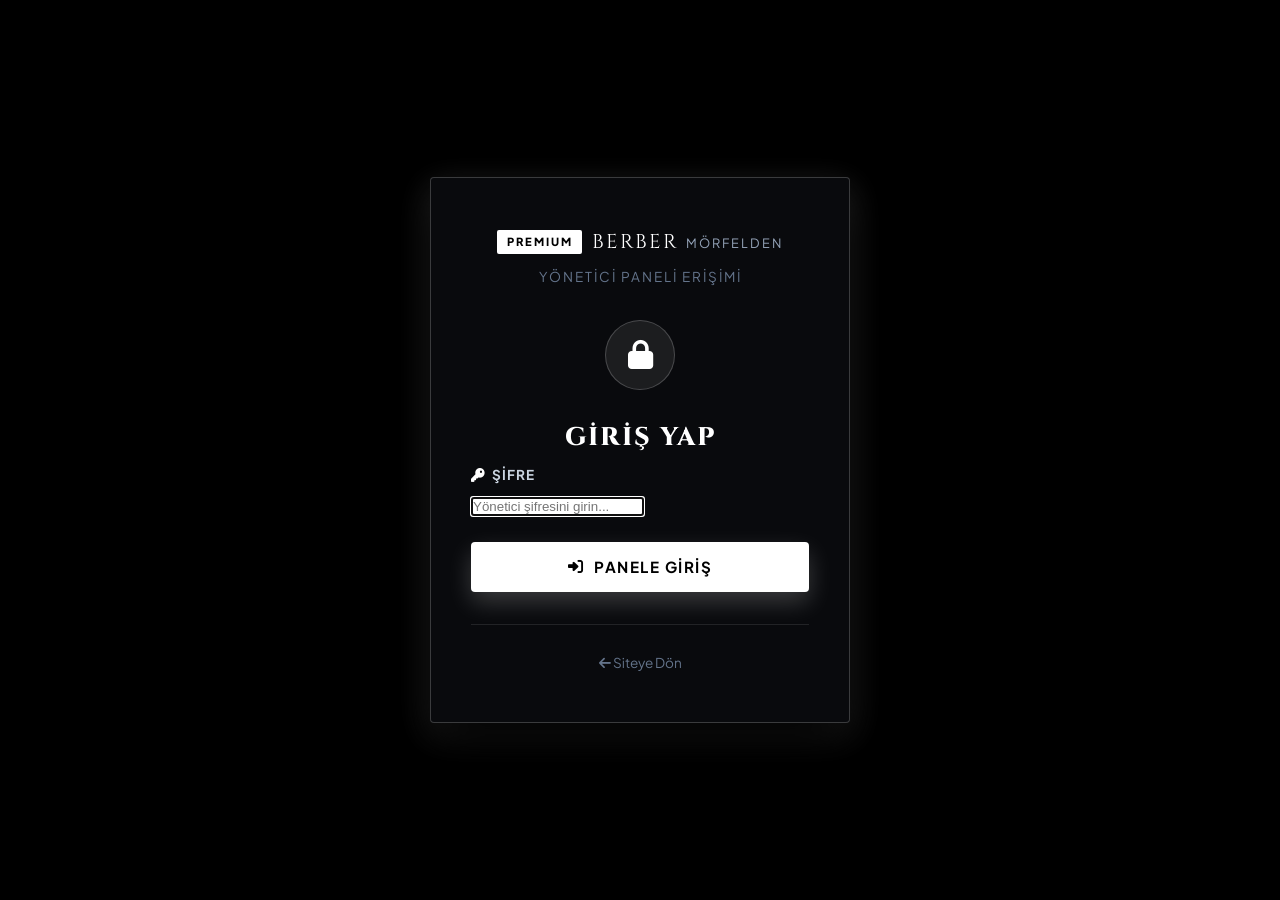
==== commit 1862cb16: "Add files via upload" ====
--- a/admin.html
+++ b/admin.html
@@ -3,12 +3,12 @@
 <head>
     <meta charset="UTF-8">
     <meta name="viewport" content="width=device-width, initial-scale=1.0">
-    <title>Finale Barbershop | Yönetici Paneli</title>
+    <title>Premium Berber | Yönetici Paneli</title>
     
     <!-- Google Fonts -->
     <link rel="preconnect" href="https://fonts.googleapis.com">
     <link rel="preconnect" href="https://fonts.gstatic.com" crossorigin>
-    <link href="https://fonts.googleapis.com/css2?family=Outfit:wght@300;400;600;700;800&family=Plus+Jakarta+Sans:wght@300;400;600;700&display=swap" rel="stylesheet">
+    <link href="https://fonts.googleapis.com/css2?family=Cinzel:wght@500;600;700;800;900&family=Plus+Jakarta+Sans:wght@300;400;500;600;700;800&display=swap" rel="stylesheet">
     
     <!-- FontAwesome Icons -->
     <link rel="stylesheet" href="https://cdnjs.cloudflare.com/ajax/libs/font-awesome/6.4.0/css/all.min.css">
@@ -17,12 +17,12 @@
 
     <style>
         /* =============================
-           LOGIN SCREEN
+           MONOCHROME ADMIN LOGIN SCREEN
         ============================= */
         .login-screen {
             position: fixed;
             inset: 0;
-            background: var(--bg-dark);
+            background: #000000;
             display: flex;
             align-items: center;
             justify-content: center;
@@ -31,15 +31,13 @@
         }
 
         .login-card {
-            background: var(--bg-panel);
-            backdrop-filter: blur(20px);
-            -webkit-backdrop-filter: blur(20px);
-            border: 1px solid var(--border-gold);
-            border-radius: var(--radius-lg);
+            background: #090a0d;
+            border: 1px solid var(--border-silver);
+            border-radius: var(--radius-sm);
             padding: 3rem 2.5rem;
             width: 100%;
             max-width: 420px;
-            box-shadow: 0 30px 60px rgba(0,0,0,0.8), var(--shadow-gold);
+            box-shadow: var(--shadow-card), var(--shadow-white);
             text-align: center;
         }
 
@@ -53,28 +51,31 @@
 
         .login-subtitle {
             color: var(--text-muted);
-            font-size: 0.9rem;
-            margin-bottom: 2.5rem;
+            font-size: 0.85rem;
+            text-transform: uppercase;
+            letter-spacing: 2px;
+            margin-bottom: 2rem;
         }
 
         .login-icon-box {
             width: 70px;
             height: 70px;
-            background: rgba(212, 175, 55, 0.1);
-            border: 1px solid var(--border-gold);
+            background: rgba(255, 255, 255, 0.08);
+            border: 1px solid var(--border-silver);
             border-radius: 50%;
             display: flex;
             align-items: center;
             justify-content: center;
             font-size: 1.8rem;
-            color: var(--primary-gold);
-            margin: 0 auto 2rem;
+            color: var(--silver-white);
+            margin: 0 auto 1.8rem;
         }
 
         .login-title {
             font-size: 1.6rem;
             font-weight: 800;
             margin-bottom: 0.3rem;
+            letter-spacing: 2px;
         }
 
         .login-form {
@@ -85,15 +86,17 @@
         }
 
         .login-form label {
-            font-size: 0.9rem;
-            font-weight: 600;
+            font-size: 0.85rem;
+            font-weight: 700;
             color: var(--text-secondary);
             margin-bottom: 0.4rem;
             display: block;
+            text-transform: uppercase;
+            letter-spacing: 1px;
         }
 
         .login-form label i {
-            color: var(--primary-gold);
+            color: var(--silver-white);
             margin-right: 0.4rem;
         }
 
@@ -113,14 +116,15 @@
             margin-top: 0.5rem;
             width: 100%;
             padding: 0.9rem;
-            font-size: 1rem;
+            font-size: 0.95rem;
         }
 
         /* =============================
-           ADMIN DASHBOARD
+           ADMIN DASHBOARD STYLES
         ============================= */
         .admin-page {
-            padding-top: 6rem;
+            padding-top: 7rem;
+            padding-bottom: 5rem;
             min-height: 100vh;
         }
 
@@ -136,25 +140,32 @@
             display: flex;
             align-items: center;
             gap: 1.2rem;
+            background: var(--bg-card);
+            border: 1px solid var(--border-silver);
+            border-radius: var(--radius-sm);
         }
 
         .admin-stat-icon {
+            font-size: 1.6rem;
+            color: #000000;
+            background: #ffffff;
+            width: 54px; height: 54px;
+            display: flex; align-items: center; justify-content: center;
+            border-radius: 2px;
+            flex-shrink: 0;
+        }
+
+        .admin-stat-info h3 {
             font-size: 2rem;
-            color: var(--primary-gold);
-            background: rgba(212, 175, 55, 0.1);
-            width: 60px; height: 60px;
-            display: flex; align-items: center; justify-content: center;
-            border-radius: var(--radius-sm);
-        }
-
-        .admin-stat-info h3 {
-            font-size: 1.8rem;
             font-weight: 800;
+            font-family: var(--font-heading);
         }
 
         .admin-stat-info p {
-            font-size: 0.85rem;
+            font-size: 0.8rem;
             color: var(--text-muted);
+            text-transform: uppercase;
+            letter-spacing: 1px;
         }
 
         .admin-controls-bar {
@@ -165,6 +176,9 @@
             gap: 1rem;
             align-items: center;
             justify-content: space-between;
+            background: var(--bg-card);
+            border: 1px solid var(--border-silver);
+            border-radius: var(--radius-sm);
         }
 
         .filter-group {
@@ -182,14 +196,14 @@
         .table-responsive {
             width: 100%;
             overflow-x: auto;
-            border-radius: var(--radius-md);
-            border: 1px solid var(--border-gold);
+            border-radius: var(--radius-sm);
+            border: 1px solid var(--border-silver);
+            background: var(--bg-card);
         }
 
         .admin-table {
             width: 100%;
             border-collapse: collapse;
-            background: var(--bg-card);
             text-align: left;
         }
 
@@ -200,31 +214,33 @@
         }
 
         .admin-table th {
-            background: rgba(0, 0, 0, 0.4);
-            color: var(--primary-gold);
+            background: rgba(0, 0, 0, 0.8);
+            color: var(--silver-white);
             font-family: var(--font-heading);
             font-weight: 700;
             text-transform: uppercase;
             font-size: 0.8rem;
-            letter-spacing: 0.5px;
+            letter-spacing: 1px;
         }
 
         .admin-table tr:hover {
-            background: rgba(255, 255, 255, 0.02);
+            background: rgba(255, 255, 255, 0.03);
         }
 
         .badge-status {
             padding: 0.3rem 0.7rem;
-            border-radius: var(--radius-full);
-            font-size: 0.8rem;
+            border-radius: 2px;
+            font-size: 0.75rem;
             font-weight: 700;
             display: inline-block;
+            text-transform: uppercase;
+            letter-spacing: 1px;
         }
 
         .status-bekliyor {
-            background: rgba(245, 158, 11, 0.15);
-            color: #f59e0b;
-            border: 1px solid rgba(245, 158, 11, 0.3);
+            background: rgba(255, 255, 255, 0.1);
+            color: var(--silver-white);
+            border: 1px solid var(--border-silver);
         }
 
         .status-onaylandi {
@@ -248,13 +264,22 @@
             width: 32px;
             height: 32px;
             padding: 0;
-            border-radius: 4px;
+            border-radius: 2px;
             font-size: 0.85rem;
+            border: none;
+            cursor: pointer;
+            display: flex;
+            align-items: center;
+            justify-content: center;
         }
 
         .btn-confirm { background: #10b981; color: #fff; }
         .btn-cancel { background: #f59e0b; color: #fff; }
         .btn-delete { background: #ef4444; color: #fff; }
+
+        .btn-confirm:hover, .btn-cancel:hover, .btn-delete:hover {
+            opacity: 0.85;
+        }
 
         .empty-table-state {
             padding: 4rem;
@@ -264,7 +289,7 @@
 
         .empty-table-state i {
             font-size: 3rem;
-            color: var(--primary-gold);
+            color: var(--silver-white);
             margin-bottom: 1rem;
             display: block;
         }
@@ -277,8 +302,7 @@
             font-size: 0.85rem;
         }
         .btn-logout:hover {
-            background: rgba(239, 68, 68, 0.2);
-            transform: none;
+            background: rgba(239, 68, 68, 0.25);
         }
     </style>
 </head>
@@ -290,8 +314,8 @@
     <div class="login-screen" id="loginScreen">
         <div class="login-card">
             <div class="login-logo">
-                <span class="logo-badge">DER</span>
-                <span class="logo-text">FINALE <span class="logo-sub">BARBERSHOP</span></span>
+                <span class="logo-badge">PREMIUM</span>
+                <span class="logo-text">BERBER <span class="logo-sub">MÖRFELDEN</span></span>
             </div>
             <p class="login-subtitle">Yönetici Paneli Erişimi</p>
 
@@ -331,9 +355,9 @@
         <header class="site-header">
             <nav class="navbar">
                 <a href="index.html" class="logo">
-                    <span class="logo-badge">DER</span>
-                    <span class="logo-text">FINALE <span class="logo-sub">BARBERSHOP</span></span>
-                    <span style="font-size: 0.85rem; color: var(--primary-gold); margin-left: 0.5rem; background: rgba(212,175,55,0.15); padding: 0.1rem 0.5rem; border-radius: 4px;">ADMIN</span>
+                    <span class="logo-badge">PREMIUM</span>
+                    <span class="logo-text">BERBER <span class="logo-sub">MÖRFELDEN</span></span>
+                    <span style="font-size: 0.75rem; color: #000000; background: #ffffff; font-weight: 900; margin-left: 0.5rem; padding: 0.1rem 0.5rem; border-radius: 2px;">ADMIN</span>
                 </a>
 
                 <div class="nav-actions">
@@ -349,15 +373,15 @@
 
         <main class="admin-page container">
 
-            <div class="section-header">
+            <div class="section-header" style="margin-bottom: 2rem;">
                 <div class="section-tag">YÖNETİM PANELDİR</div>
                 <h1 class="section-title">Randevu Yönetimi Dashboard</h1>
-                <p class="section-subtitle">Der Finale Barbershop müşterilerinin randevularını yönetin, onaylayın veya silin.</p>
+                <p class="section-subtitle" style="margin:0;">Premium Berber müşterilerinin randevularını yönetin, onaylayın veya silin.</p>
             </div>
 
             <!-- Dashboard Statistics -->
             <div class="admin-stats-grid">
-                <div class="admin-stat-card glass-panel">
+                <div class="admin-stat-card">
                     <div class="admin-stat-icon"><i class="fa-solid fa-calendar-check"></i></div>
                     <div class="admin-stat-info">
                         <h3 id="statTotalCount">0</h3>
@@ -365,7 +389,7 @@
                     </div>
                 </div>
 
-                <div class="admin-stat-card glass-panel">
+                <div class="admin-stat-card">
                     <div class="admin-stat-icon"><i class="fa-solid fa-clock"></i></div>
                     <div class="admin-stat-info">
                         <h3 id="statPendingCount">0</h3>
@@ -373,7 +397,7 @@
                     </div>
                 </div>
 
-                <div class="admin-stat-card glass-panel">
+                <div class="admin-stat-card">
                     <div class="admin-stat-icon"><i class="fa-solid fa-check-double"></i></div>
                     <div class="admin-stat-info">
                         <h3 id="statApprovedCount">0</h3>
@@ -381,7 +405,7 @@
                     </div>
                 </div>
 
-                <div class="admin-stat-card glass-panel">
+                <div class="admin-stat-card">
                     <div class="admin-stat-icon"><i class="fa-solid fa-calendar-day"></i></div>
                     <div class="admin-stat-info">
                         <h3 id="statTodayCount">0</h3>
@@ -391,7 +415,7 @@
             </div>
 
             <!-- Controls & Filters -->
-            <div class="admin-controls-bar glass-panel">
+            <div class="admin-controls-bar">
                 <div class="filter-group">
                     <!-- Search Bar -->
                     <input type="text" id="searchInput" class="form-control filter-input" placeholder="Müşteri veya Telefon Ara...">
@@ -445,9 +469,9 @@
     <script src="admin.js"></script>
     <script>
         // ============================================================
-        // LOGIN LOGIC
+        // AUTHENTICATION LOGIC (Password: ramsy)
         // ============================================================
-        const ADMIN_PASSWORD = 'finale1234';
+        const ADMIN_PASSWORD = 'ramsy';
         const SESSION_KEY = 'finale_admin_auth';
 
         function checkSession() {
@@ -457,6 +481,9 @@
         function showDashboard() {
             document.getElementById('loginScreen').style.display = 'none';
             document.getElementById('adminDashboard').style.display = 'block';
+            if (typeof renderDashboard === 'function') {
+                renderDashboard();
+            }
         }
 
         function doLogin(e) {
@@ -480,7 +507,6 @@
             location.reload();
         }
 
-        // Auto-check on page load
         if (checkSession()) {
             showDashboard();
         }
--- a/style.css
+++ b/style.css
@@ -1,48 +1,68 @@
 /* ==========================================================================
-   DER FINALE BARBERSHOP - LUXURY DARK THEME DESIGN SYSTEM
+   DER FINALE BARBERSHOP V2 - BLACK & WHITE ULTRA-LUXURY (MONOCHROME ATELIER)
    ========================================================================== */
 
+@import url('https://fonts.googleapis.com/css2?family=Cinzel:wght@500;600;700;800;900&family=Plus+Jakarta+Sans:wght@300;400;500;600;700;800&display=swap');
+
+/* Mobile-first: prevent any horizontal overflow */
+html, body {
+    overflow-x: hidden;
+    width: 100%;
+}
+
 :root {
-    /* Color Palette */
-    --bg-dark: #0a0b0e;
-    --bg-card: #12151c;
-    --bg-card-hover: #181b24;
-    --bg-panel: rgba(18, 21, 28, 0.75);
+    /* Color Palette - Ultra-Luxury Monochrome (Siyah & Beyaz) */
+    --bg-void: #000000;
+    --bg-main: #050507;
+    --bg-card: #0c0d10;
+    --bg-card-hover: #14161c;
+    --bg-glass: rgba(12, 13, 16, 0.75);
+    --bg-glass-strong: rgba(5, 5, 7, 0.92);
     
-    --primary-gold: #d4af37;
-    --primary-gold-hover: #e5c158;
-    --primary-gold-dark: #aa8620;
-    --gold-glow: rgba(212, 175, 55, 0.25);
-    --gold-border: rgba(212, 175, 55, 0.2);
-
+    /* Monochrome Accents */
+    --silver-white: #ffffff;
+    --silver-light: #f1f5f9;
+    --silver-muted: #94a3b8;
+    --silver-dark: #334155;
+    
+    --silver-glow: rgba(255, 255, 255, 0.25);
+    --silver-halo: rgba(255, 255, 255, 0.08);
+    
+    /* Status Colors (Functional) */
+    --cyber-teal: #00f0b5;
+    --status-closed: #ef4444;
+
+    /* Text Colors */
     --text-primary: #ffffff;
     --text-secondary: #cbd5e1;
-    --text-muted: #8492a6;
-    
-    --border-light: rgba(255, 255, 255, 0.08);
-    --border-gold: rgba(212, 175, 55, 0.2);
-
-    --status-open: #10b981;
-    --status-closed: #ef4444;
-
-    /* Typography */
-    --font-heading: 'Outfit', sans-serif;
+    --text-muted: #64748b;
+
+    /* Crisp High-Contrast Borders */
+    --border-silver: rgba(255, 255, 255, 0.2);
+    --border-silver-bright: rgba(255, 255, 255, 0.7);
+    --border-light: rgba(255, 255, 255, 0.1);
+
+    /* Fonts */
+    --font-heading: 'Cinzel', serif;
     --font-body: 'Plus Jakarta Sans', sans-serif;
 
-    /* Transitions & Shadows */
-    --transition: all 0.3s cubic-bezier(0.4, 0, 0.2, 1);
-    --shadow-sm: 0 4px 6px -1px rgba(0, 0, 0, 0.5);
-    --shadow-lg: 0 20px 25px -5px rgba(0, 0, 0, 0.7), 0 10px 10px -5px rgba(0, 0, 0, 0.04);
-    --shadow-gold: 0 0 20px rgba(212, 175, 55, 0.2);
-
-    /* Radius */
-    --radius-sm: 8px;
-    --radius-md: 14px;
+    /* Radii - Architectural Sharp & Pill Mix */
+    --radius-sm: 4px;
+    --radius-md: 12px;
     --radius-lg: 20px;
-    --radius-full: 9999px;
-}
-
-/* Base Resets */
+    --radius-pill: 9999px;
+
+    /* Shadows & Transitions */
+    --shadow-white: 0 10px 35px rgba(255, 255, 255, 0.18);
+    --shadow-glow: 0 0 50px rgba(255, 255, 255, 0.12);
+    --shadow-card: 0 25px 50px rgba(0, 0, 0, 0.95);
+    --transition-fast: all 0.25s cubic-bezier(0.16, 1, 0.3, 1);
+    --transition-smooth: all 0.4s cubic-bezier(0.16, 1, 0.3, 1);
+}
+
+/* ==========================================================================
+   RESET & BASE STYLES
+   ========================================================================== */
 *, *::before, *::after {
     box-sizing: border-box;
     margin: 0;
@@ -55,27 +75,27 @@
 }
 
 body {
+    background-color: var(--bg-void);
+    color: var(--text-primary);
     font-family: var(--font-body);
-    background-color: var(--bg-dark);
-    color: var(--text-primary);
     line-height: 1.6;
     overflow-x: hidden;
     -webkit-font-smoothing: antialiased;
 }
 
-/* Custom Scrollbar */
+/* Scrollbar */
 ::-webkit-scrollbar {
-    width: 10px;
+    width: 6px;
 }
 ::-webkit-scrollbar-track {
-    background: var(--bg-dark);
+    background: var(--bg-void);
 }
 ::-webkit-scrollbar-thumb {
-    background: #1e222d;
-    border-radius: var(--radius-full);
+    background: var(--silver-dark);
+    border-radius: 3px;
 }
 ::-webkit-scrollbar-thumb:hover {
-    background: var(--primary-gold);
+    background: var(--silver-white);
 }
 
 /* Container */
@@ -86,241 +106,249 @@
     padding: 0 1.5rem;
 }
 
-/* Typography Utilities */
-h1, h2, h3, h4, h5, h6 {
-    font-family: var(--font-heading);
-    color: var(--text-primary);
-    font-weight: 700;
-    line-height: 1.2;
-}
-
 a {
     color: inherit;
     text-decoration: none;
-    transition: var(--transition);
-}
-
-.text-center { text-align: center; }
-
-.gold-gradient {
-    background: linear-gradient(135deg, #fff 0%, var(--primary-gold) 60%, var(--primary-gold-hover) 100%);
+    transition: var(--transition-fast);
+}
+
+img {
+    max-width: 100%;
+    height: auto;
+    display: block;
+}
+
+/* ==========================================================================
+   TYPOGRAPHY & UTILITIES
+   ========================================================================== */
+h1, h2, h3, h4, .brand-title {
+    font-family: var(--font-heading);
+    letter-spacing: 0.05em;
+    text-transform: uppercase;
+}
+
+.mono-gradient-text {
+    background: linear-gradient(135deg, #ffffff 0%, #cbd5e1 50%, #64748b 100%);
     -webkit-background-clip: text;
     -webkit-text-fill-color: transparent;
 }
 
-/* Glassmorphism Styles */
+.text-center { text-align: center; }
+
+.section-tag {
+    display: inline-flex;
+    align-items: center;
+    gap: 0.5rem;
+    padding: 0.4rem 1.2rem;
+    border-radius: var(--radius-pill);
+    background: rgba(255, 255, 255, 0.06);
+    border: 1px solid var(--border-silver);
+    color: var(--silver-white);
+    font-size: 0.75rem;
+    font-weight: 700;
+    text-transform: uppercase;
+    letter-spacing: 3px;
+    margin-bottom: 1.2rem;
+}
+
+.section-title {
+    font-size: clamp(2.2rem, 4.5vw, 3.5rem);
+    font-weight: 700;
+    line-height: 1.15;
+    margin-bottom: 1rem;
+    color: var(--silver-white);
+}
+
+.section-subtitle {
+    color: var(--text-secondary);
+    font-size: 1.05rem;
+    max-width: 650px;
+    margin: 0 auto 3.5rem;
+    font-weight: 300;
+    letter-spacing: 0.5px;
+}
+
+/* Glass Panels */
 .glass-panel {
-    background: var(--bg-panel);
-    backdrop-filter: blur(16px);
-    -webkit-backdrop-filter: blur(16px);
-    border: 1px solid var(--border-gold);
+    background: var(--bg-glass);
+    backdrop-filter: blur(20px);
+    -webkit-backdrop-filter: blur(20px);
+    border: 1px solid var(--border-silver);
     border-radius: var(--radius-md);
-    box-shadow: var(--shadow-lg);
-}
-
-.glass-frame {
-    border: 1px solid var(--border-gold);
-    border-radius: var(--radius-md);
-    overflow: hidden;
-    box-shadow: var(--shadow-lg);
-}
-
-/* Buttons */
+    box-shadow: var(--shadow-card);
+    transition: var(--transition-smooth);
+}
+
+.glass-panel:hover {
+    border-color: var(--border-silver-bright);
+    box-shadow: var(--shadow-card), var(--shadow-glow);
+}
+
+/* High-Fashion Monochrome Buttons */
 .btn {
     display: inline-flex;
     align-items: center;
     justify-content: center;
     gap: 0.6rem;
+    padding: 0.9rem 2rem;
+    font-family: var(--font-body);
+    font-size: 0.9rem;
+    font-weight: 700;
+    text-transform: uppercase;
+    letter-spacing: 1.5px;
+    border-radius: var(--radius-sm);
+    cursor: pointer;
+    border: 1px solid transparent;
+    transition: var(--transition-fast);
+    white-space: nowrap;
+}
+
+.btn-primary {
+    background: #ffffff;
+    color: #000000;
+    box-shadow: 0 10px 25px rgba(255, 255, 255, 0.2);
+}
+
+.btn-primary:hover {
+    background: #e2e8f0;
+    transform: translateY(-2px);
+    box-shadow: 0 15px 35px rgba(255, 255, 255, 0.4);
+}
+
+.btn-outline {
+    background: transparent;
+    border: 1px solid var(--border-silver-bright);
+    color: var(--silver-white);
+}
+
+.btn-outline:hover {
+    background: #ffffff;
+    color: #000000;
+    transform: translateY(-2px);
+}
+
+.btn-whatsapp {
+    background: rgba(255, 255, 255, 0.05);
+    border: 1px solid rgba(255, 255, 255, 0.3);
+    color: #ffffff;
+}
+
+.btn-whatsapp:hover {
+    background: #ffffff;
+    color: #000000;
+    transform: translateY(-2px);
+}
+
+.btn-instagram {
+    background: rgba(255, 255, 255, 0.1);
+    border: 1px solid var(--border-silver);
+    color: #ffffff;
+}
+
+.btn-instagram:hover {
+    background: #ffffff;
+    color: #000000;
+    transform: translateY(-2px);
+}
+
+.btn-lg {
+    padding: 1.1rem 2.5rem;
+    font-size: 0.95rem;
+}
+
+.btn-sm {
+    padding: 0.5rem 1.2rem;
+    font-size: 0.8rem;
+}
+
+/* White Pulse Glow */
+@keyframes pulseWhiteGlow {
+    0% { box-shadow: 0 0 0 0 rgba(255, 255, 255, 0.5); }
+    70% { box-shadow: 0 0 0 15px rgba(255, 255, 255, 0); }
+    100% { box-shadow: 0 0 0 0 rgba(255, 255, 255, 0); }
+}
+
+.pulse-glow {
+    animation: pulseWhiteGlow 2.5s infinite;
+}
+
+/* ==========================================================================
+   NAVIGATION BAR
+   ========================================================================== */
+.site-header {
+    position: fixed;
+    top: 1.5rem;
+    left: 0;
+    right: 0;
+    z-index: 1000;
+    padding: 0 1.5rem;
+}
+
+.navbar {
+    max-width: 1200px;
+    margin: 0 auto;
+    background: rgba(5, 5, 7, 0.9);
+    backdrop-filter: blur(25px);
+    -webkit-backdrop-filter: blur(25px);
+    border: 1px solid var(--border-silver);
+    border-radius: var(--radius-sm);
+    padding: 0.85rem 2rem;
+    display: flex;
+    align-items: center;
+    justify-content: space-between;
+    box-shadow: 0 20px 50px rgba(0,0,0,0.9);
+}
+
+.logo {
+    display: flex;
+    align-items: center;
+    gap: 0.7rem;
+    font-weight: 800;
+}
+
+.logo-badge {
+    background: #ffffff;
+    color: #000000;
+    padding: 0.2rem 0.6rem;
+    border-radius: 2px;
+    font-size: 0.7rem;
+    font-weight: 900;
+    letter-spacing: 2px;
+}
+
+.logo-text {
     font-family: var(--font-heading);
-    font-weight: 600;
-    font-size: 0.95rem;
-    padding: 0.75rem 1.5rem;
-    border-radius: var(--radius-sm);
-    cursor: pointer;
-    transition: var(--transition);
-    border: 1px solid transparent;
-    text-transform: uppercase;
-    letter-spacing: 0.5px;
-}
-
-.btn-primary {
-    background: linear-gradient(135deg, var(--primary-gold) 0%, var(--primary-gold-dark) 100%);
-    color: #000;
-    font-weight: 700;
-    box-shadow: var(--shadow-gold);
-}
-
-.btn-primary:hover {
-    background: linear-gradient(135deg, var(--primary-gold-hover) 0%, var(--primary-gold) 100%);
-    transform: translateY(-2px);
-    box-shadow: 0 6px 20px rgba(212, 175, 55, 0.4);
-}
-
-.btn-outline {
-    background: rgba(255, 255, 255, 0.03);
-    color: var(--text-primary);
-    border: 1px solid var(--border-gold);
-}
-
-.btn-outline:hover {
-    background: rgba(212, 175, 55, 0.1);
-    border-color: var(--primary-gold);
-    color: var(--primary-gold);
-    transform: translateY(-2px);
-}
-
-.btn-instagram {
-    background: linear-gradient(45deg, #f09433 0%, #e6683c 25%, #dc2743 50%, #cc2366 75%, #bc1888 100%);
-    color: #fff;
-}
-.btn-instagram:hover {
-    transform: translateY(-2px);
-    box-shadow: 0 6px 20px rgba(220, 39, 67, 0.4);
-}
-
-.btn-whatsapp {
-    background: #25d366;
-    color: #000;
-    font-weight: 700;
-}
-.btn-whatsapp:hover {
-    background: #20ba5a;
-    transform: translateY(-2px);
-}
-
-.btn-lg {
-    padding: 0.9rem 1.8rem;
-    font-size: 1rem;
-    border-radius: var(--radius-md);
-}
-
-.btn-xl {
-    padding: 1.1rem 2.5rem;
-    font-size: 1.1rem;
-    border-radius: var(--radius-md);
-    width: 100%;
-    max-width: 420px;
-}
-
-.btn-sm {
-    padding: 0.45rem 0.9rem;
-    font-size: 0.85rem;
-}
-
-.pulse-glow {
-    animation: pulseGlow 2.5s infinite;
-}
-
-@keyframes pulseGlow {
-    0% { box-shadow: 0 0 0 0 rgba(212, 175, 55, 0.5); }
-    70% { box-shadow: 0 0 0 14px rgba(212, 175, 55, 0); }
-    100% { box-shadow: 0 0 0 0 rgba(212, 175, 55, 0); }
-}
-
-/* Badges */
-.badge {
-    display: inline-flex;
-    align-items: center;
-    gap: 0.5rem;
-    padding: 0.35rem 0.9rem;
-    border-radius: var(--radius-full);
+    font-size: 1.25rem;
+    color: #ffffff;
+    letter-spacing: 2px;
+}
+
+.logo-sub {
+    color: var(--silver-muted);
+    font-size: 0.8rem;
+    font-family: var(--font-body);
+    font-weight: 400;
+}
+
+.nav-links {
+    display: flex;
+    list-style: none;
+    gap: 2.2rem;
+    align-items: center;
+}
+
+.nav-link {
     font-size: 0.85rem;
     font-weight: 600;
-}
-.badge-gold {
-    background: rgba(212, 175, 55, 0.15);
-    color: var(--primary-gold);
-    border: 1px solid var(--border-gold);
-}
-.badge-glass {
-    background: rgba(255, 255, 255, 0.05);
     color: var(--text-secondary);
-    border: 1px solid var(--border-light);
-}
-
-/* ==========================================================================
-   HEADER & NAVBAR
-   ========================================================================== */
-
-.site-header {
-    position: fixed;
-    top: 0;
-    left: 0;
-    width: 100%;
-    z-index: 1000;
-    background: rgba(10, 11, 14, 0.85);
-    backdrop-filter: blur(12px);
-    border-bottom: 1px solid var(--border-light);
-    transition: var(--transition);
-}
-
-.navbar {
-    display: flex;
-    align-items: center;
-    justify-content: space-between;
-    padding: 1rem 2rem;
-    max-width: 1400px;
-    margin: 0 auto;
-}
-
-/* Logo */
-.logo {
-    display: flex;
-    align-items: center;
-    gap: 0.6rem;
-}
-
-.logo-badge {
-    background: var(--primary-gold);
-    color: #000;
-    font-family: var(--font-heading);
-    font-weight: 800;
-    font-size: 0.75rem;
-    padding: 0.15rem 0.45rem;
-    border-radius: 4px;
-    letter-spacing: 1px;
-}
-
-.logo-text {
-    font-family: var(--font-heading);
-    font-size: 1.35rem;
-    font-weight: 800;
-    letter-spacing: 1px;
-    color: #fff;
-}
-
-.logo-sub {
-    color: var(--primary-gold);
-    font-weight: 400;
-    font-size: 0.95rem;
-    display: inline-block;
-    margin-left: 0.2rem;
-}
-
-/* Nav Menu */
-.nav-menu {
-    display: flex;
-    align-items: center;
-    gap: 2.5rem;
-}
-
-.nav-links {
-    display: flex;
-    align-items: center;
-    gap: 1.8rem;
-    list-style: none;
-}
-
-.nav-link {
-    font-size: 0.95rem;
-    font-weight: 500;
-    color: var(--text-secondary);
+    text-transform: uppercase;
+    letter-spacing: 1.5px;
     position: relative;
     padding: 0.3rem 0;
 }
 
 .nav-link:hover, .nav-link.active {
-    color: var(--primary-gold);
+    color: var(--silver-white);
 }
 
 .nav-link::after {
@@ -330,8 +358,8 @@
     left: 0;
     width: 0;
     height: 2px;
-    background: var(--primary-gold);
-    transition: var(--transition);
+    background: #ffffff;
+    transition: var(--transition-fast);
 }
 
 .nav-link:hover::after, .nav-link.active::after {
@@ -350,135 +378,155 @@
     align-items: center;
     gap: 0.4rem;
     background: rgba(255, 255, 255, 0.05);
-    border: 1px solid var(--border-gold);
-    padding: 0.3rem 0.7rem;
-    border-radius: var(--radius-sm);
-    color: var(--primary-gold);
+    border: 1px solid var(--border-silver);
+    padding: 0.35rem 0.8rem;
+    border-radius: var(--radius-sm);
 }
 
 .lang-icon {
-    font-size: 0.9rem;
+    color: var(--silver-white);
+    font-size: 0.85rem;
 }
 
 .lang-selector select {
     background: transparent;
     border: none;
-    color: #fff;
-    font-family: var(--font-heading);
-    font-weight: 600;
-    font-size: 0.9rem;
+    color: var(--silver-white);
+    font-family: var(--font-body);
+    font-weight: 700;
+    font-size: 0.85rem;
     cursor: pointer;
     outline: none;
 }
 
 .lang-selector select option {
-    background-color: var(--bg-card);
+    background: var(--bg-card);
     color: var(--text-primary);
 }
 
 .mobile-toggle {
     display: none;
     background: transparent;
-    border: 1px solid var(--border-gold);
-    color: var(--primary-gold);
-    font-size: 1.3rem;
+    border: 1px solid var(--border-silver);
+    color: var(--text-primary);
+    font-size: 1.2rem;
     padding: 0.5rem 0.8rem;
     border-radius: var(--radius-sm);
     cursor: pointer;
 }
 
 /* ==========================================================================
-   HERO SECTION
+   HERO SECTION (MONOCHROME LUXURY)
    ========================================================================== */
-
 .hero-section {
     position: relative;
-    min-height: 100vh;
-    padding-top: 8rem;
-    padding-bottom: 5rem;
-    display: flex;
-    align-items: center;
-    background: radial-gradient(circle at 70% 30%, rgba(212, 175, 55, 0.08) 0%, transparent 60%),
-                url('interior.jpg') center/cover no-repeat;
-}
-
-.hero-bg-overlay {
+    padding-top: 12rem;
+    padding-bottom: 8rem;
+    overflow: hidden;
+    background: radial-gradient(circle at 50% 30%, rgba(255, 255, 255, 0.06) 0%, transparent 70%);
+}
+
+.hero-bg-media {
     position: absolute;
-    top: 0; left: 0; right: 0; bottom: 0;
-    background: linear-gradient(180deg, rgba(10, 11, 14, 0.85) 0%, rgba(10, 11, 14, 0.95) 70%, var(--bg-dark) 100%);
+    inset: 0;
     z-index: 1;
+    opacity: 0.18;
+    background-image: url('hero_bg.png');
+    background-size: cover;
+    background-position: center;
+    filter: grayscale(100%) contrast(140%);
 }
 
 .hero-container {
     position: relative;
     z-index: 2;
-    max-width: 1240px;
+    max-width: 1050px;
     margin: 0 auto;
-    padding: 0 1.5rem;
-    width: 100%;
-}
-
-.hero-content {
-    max-width: 800px;
+    text-align: center;
 }
 
 .hero-badges {
     display: flex;
+    justify-content: center;
     flex-wrap: wrap;
     gap: 0.8rem;
-    margin-bottom: 1.5rem;
+    margin-bottom: 2rem;
+}
+
+.badge-silver {
+    background: rgba(255, 255, 255, 0.1);
+    border: 1px solid var(--border-silver-bright);
+    color: var(--silver-white);
+}
+
+.badge-glass {
+    background: rgba(255, 255, 255, 0.03);
+    backdrop-filter: blur(10px);
+    border: 1px solid rgba(255, 255, 255, 0.12);
+    color: var(--text-secondary);
 }
 
 .hero-title {
-    font-size: 3.5rem;
+    font-size: clamp(2.8rem, 6.5vw, 5.2rem);
     font-weight: 800;
-    letter-spacing: -1px;
-    margin-bottom: 1.2rem;
-    line-height: 1.15;
+    line-height: 1.08;
+    margin-bottom: 1.8rem;
+    letter-spacing: 2px;
 }
 
 .hero-subtitle {
-    font-size: 1.2rem;
+    font-size: clamp(1.05rem, 2vw, 1.25rem);
     color: var(--text-secondary);
-    margin-bottom: 2.2rem;
-    max-width: 650px;
+    max-width: 780px;
+    margin: 0 auto 2.8rem;
+    font-weight: 300;
 }
 
 .hero-buttons {
     display: flex;
+    justify-content: center;
     flex-wrap: wrap;
-    gap: 1rem;
-    margin-bottom: 3.5rem;
-}
-
+    gap: 1.2rem;
+    margin-bottom: 4.5rem;
+}
+
+/* Quick Hero Highlights */
 .hero-stats {
     display: grid;
-    grid-template-columns: repeat(auto-fit, minmax(220px, 1fr));
+    grid-template-columns: repeat(auto-fit, minmax(240px, 1fr));
     gap: 1.5rem;
-    background: rgba(18, 21, 28, 0.6);
-    backdrop-filter: blur(12px);
-    border: 1px solid var(--border-gold);
+    margin-top: 2rem;
+}
+
+.stat-item {
+    background: rgba(12, 13, 16, 0.85);
+    border: 1px solid var(--border-silver);
     padding: 1.5rem;
-    border-radius: var(--radius-md);
-}
-
-.stat-item {
-    display: flex;
-    align-items: center;
-    gap: 1rem;
+    border-radius: var(--radius-sm);
+    display: flex;
+    align-items: center;
+    gap: 1.2rem;
+    text-align: left;
+    backdrop-filter: blur(15px);
 }
 
 .stat-icon {
-    font-size: 1.8rem;
-    color: var(--primary-gold);
-    background: rgba(212, 175, 55, 0.1);
-    padding: 0.8rem;
-    border-radius: var(--radius-sm);
+    font-size: 1.5rem;
+    color: #000000;
+    background: #ffffff;
+    width: 48px;
+    height: 48px;
+    display: flex;
+    align-items: center;
+    justify-content: center;
+    border-radius: 2px;
+    flex-shrink: 0;
 }
 
 .stat-item h4 {
-    font-size: 1.05rem;
+    font-size: 1rem;
     font-weight: 700;
+    letter-spacing: 1px;
 }
 
 .stat-item p {
@@ -487,22 +535,25 @@
 }
 
 /* ==========================================================================
-   STATUS & HOURS BAR
+   LIVE STORE STATUS BAR
    ========================================================================== */
-
 .status-bar-section {
-    margin-top: -2rem;
+    margin-top: -2.5rem;
     position: relative;
     z-index: 10;
+    margin-bottom: 6rem;
 }
 
 .status-bar-card {
-    display: flex;
+    padding: 1.8rem 2.5rem;
+    display: flex;
+    flex-wrap: wrap;
     align-items: center;
     justify-content: space-between;
-    padding: 1.2rem 2rem;
-    gap: 2rem;
-    flex-wrap: wrap;
+    gap: 1.5rem;
+    background: rgba(5, 5, 7, 0.95);
+    border-radius: var(--radius-sm);
+    border: 1px solid var(--border-silver);
 }
 
 .status-indicator-box {
@@ -513,31 +564,33 @@
 
 .status-dot-wrapper {
     position: relative;
-    width: 20px;
-    height: 20px;
+    width: 22px;
+    height: 22px;
+    display: flex;
+    align-items: center;
+    justify-content: center;
 }
 
 .status-dot {
-    display: block;
     width: 14px;
     height: 14px;
     border-radius: 50%;
-    background-color: var(--status-open);
-    position: absolute;
-    top: 3px; left: 3px;
-    box-shadow: 0 0 10px var(--status-open);
+    background-color: var(--cyber-teal);
+    box-shadow: 0 0 15px var(--cyber-teal);
+    animation: statusPulse 2s infinite;
 }
 
 .status-dot.closed {
     background-color: var(--status-closed);
-    box-shadow: 0 0 10px var(--status-closed);
+    box-shadow: 0 0 15px var(--status-closed);
 }
 
 .status-label {
     display: block;
     font-family: var(--font-heading);
-    font-size: 1.15rem;
+    font-size: 1.2rem;
     font-weight: 700;
+    letter-spacing: 1px;
 }
 
 .status-sub {
@@ -547,86 +600,57 @@
 
 .hours-quick-summary {
     display: flex;
-    align-items: center;
-    gap: 1rem;
     flex-wrap: wrap;
+    gap: 0.8rem;
 }
 
 .hours-chip {
-    background: rgba(255, 255, 255, 0.04);
+    background: rgba(255, 255, 255, 0.05);
     border: 1px solid var(--border-light);
-    padding: 0.5rem 1rem;
-    border-radius: var(--radius-sm);
-    font-size: 0.9rem;
-    display: flex;
+    padding: 0.5rem 1.2rem;
+    border-radius: var(--radius-sm);
+    font-size: 0.85rem;
+    display: flex;
+    align-items: center;
     gap: 0.5rem;
 }
 
+.hours-chip.closed {
+    border-color: rgba(239, 68, 68, 0.3);
+    color: var(--status-closed);
+}
+
 .hours-chip .day-name {
-    font-weight: 600;
-    color: var(--primary-gold);
-}
-
-.hours-chip.closed .day-name {
-    color: var(--text-muted);
+    font-weight: 700;
+    color: var(--silver-white);
 }
 
 /* ==========================================================================
-   SECTIONS GENERAL
+   ABOUT US SECTION
    ========================================================================== */
-
-section {
+.about-section {
     padding: 6rem 0;
 }
-
-.section-header {
-    margin-bottom: 3.5rem;
-}
-
-.section-tag {
-    font-family: var(--font-heading);
-    font-size: 0.85rem;
-    font-weight: 800;
-    color: var(--primary-gold);
-    letter-spacing: 2px;
-    text-transform: uppercase;
-    margin-bottom: 0.5rem;
-}
-
-.section-title {
-    font-size: 2.5rem;
-    margin-bottom: 0.8rem;
-}
-
-.section-subtitle {
-    color: var(--text-secondary);
-    max-width: 600px;
-    margin: 0 auto;
-    font-size: 1.05rem;
-}
-
-/* ==========================================================================
-   ABOUT SECTION
-   ========================================================================== */
 
 .about-grid {
     display: grid;
     grid-template-columns: 1fr 1fr;
-    gap: 4rem;
+    gap: 5rem;
     align-items: center;
 }
 
 .about-description {
     color: var(--text-secondary);
     font-size: 1.05rem;
-    margin-bottom: 1.2rem;
+    margin-bottom: 1.5rem;
+    font-weight: 300;
 }
 
 .features-list {
-    margin-top: 2rem;
     display: flex;
     flex-direction: column;
     gap: 1.2rem;
+    margin-top: 2.5rem;
 }
 
 .feature-card {
@@ -634,33 +658,37 @@
     align-items: flex-start;
     gap: 1.2rem;
     background: var(--bg-card);
-    padding: 1.2rem;
-    border-radius: var(--radius-md);
     border: 1px solid var(--border-light);
-    transition: var(--transition);
+    padding: 1.3rem;
+    border-radius: var(--radius-sm);
+    transition: var(--transition-fast);
 }
 
 .feature-card:hover {
-    border-color: var(--primary-gold);
-    transform: translateX(5px);
+    border-color: var(--border-silver-bright);
+    transform: translateX(6px);
+    background: rgba(255, 255, 255, 0.03);
 }
 
 .feature-icon {
-    font-size: 1.5rem;
-    color: var(--primary-gold);
-    background: rgba(212, 175, 55, 0.1);
-    width: 50px;
-    height: 50px;
+    font-size: 1.3rem;
+    color: #ffffff;
+    background: rgba(255, 255, 255, 0.1);
+    border: 1px solid var(--border-silver);
+    width: 46px;
+    height: 46px;
     display: flex;
     align-items: center;
     justify-content: center;
-    border-radius: var(--radius-sm);
+    border-radius: 2px;
     flex-shrink: 0;
 }
 
 .feature-info h3 {
-    font-size: 1.1rem;
+    font-size: 1.05rem;
+    font-weight: 700;
     margin-bottom: 0.2rem;
+    letter-spacing: 1px;
 }
 
 .feature-info p {
@@ -668,41 +696,50 @@
     color: var(--text-muted);
 }
 
+.about-image-column {
+    position: relative;
+}
+
 .image-wrapper {
     position: relative;
-    border-radius: var(--radius-md);
-    overflow: visible;
+    border-radius: var(--radius-sm);
+    overflow: hidden;
+    border: 1px solid var(--border-silver);
+    box-shadow: var(--shadow-card);
 }
 
 .about-img {
     width: 100%;
-    height: auto;
-    max-height: 520px;
-    object-fit: contain;
-    object-position: center;
-    display: block;
-    border-radius: var(--radius-md);
-    box-shadow: var(--shadow-lg);
+    height: 500px;
+    object-fit: cover;
+    filter: grayscale(80%) contrast(120%);
+    transition: var(--transition-smooth);
+}
+
+.image-wrapper:hover .about-img {
+    filter: grayscale(0%) contrast(100%);
+    transform: scale(1.04);
 }
 
 .experience-badge {
     position: absolute;
-    bottom: -20px;
-    left: -20px;
-    background: var(--primary-gold);
-    color: #000;
-    padding: 1.5rem;
-    border-radius: var(--radius-md);
-    box-shadow: var(--shadow-lg);
-    display: flex;
-    flex-direction: column;
-    align-items: center;
+    bottom: 2rem;
+    left: 2rem;
+    background: rgba(5, 5, 7, 0.95);
+    border: 1px solid var(--border-silver-bright);
+    padding: 1.4rem 2rem;
+    border-radius: var(--radius-sm);
+    display: flex;
+    align-items: center;
+    gap: 1.2rem;
+    box-shadow: var(--shadow-white);
 }
 
 .badge-number {
     font-family: var(--font-heading);
-    font-size: 2.2rem;
+    font-size: 2.4rem;
     font-weight: 800;
+    color: #ffffff;
     line-height: 1;
 }
 
@@ -710,141 +747,182 @@
     font-size: 0.85rem;
     font-weight: 700;
     text-transform: uppercase;
+    letter-spacing: 1px;
+    line-height: 1.3;
 }
 
 /* ==========================================================================
-   SERVICES & PRICING
+   SERVICES & PRICING SECTION (MONOCHROME LUXURY CARDS)
    ========================================================================== */
+.services-section {
+    padding: 7rem 0;
+    background: radial-gradient(circle at 50% 50%, rgba(255, 255, 255, 0.03) 0%, transparent 80%);
+}
 
 .services-cards-grid {
     display: grid;
     grid-template-columns: repeat(auto-fit, minmax(220px, 1fr));
     gap: 1.8rem;
-    margin-bottom: 4rem;
+    margin-bottom: 4.5rem;
 }
 
 .service-card {
-    padding: 2rem 1.5rem;
     position: relative;
+    padding: 2.5rem 1.8rem 2rem;
     display: flex;
     flex-direction: column;
-    transition: var(--transition);
+    justify-content: space-between;
     cursor: pointer;
+    height: 100%;
+    border-radius: var(--radius-sm);
+    background: var(--bg-card);
+    border: 1px solid var(--border-silver);
+    transition: var(--transition-smooth);
 }
 
 .service-card:hover {
+    background: #ffffff;
+    color: #000000;
     transform: translateY(-8px);
-    border-color: var(--primary-gold);
-    box-shadow: var(--shadow-gold);
+    box-shadow: var(--shadow-white);
+}
+
+.service-card:hover .service-icon,
+.service-card:hover .service-name,
+.service-card:hover .service-price {
+    color: #000000;
+}
+
+.service-card:hover .service-desc {
+    color: #334155;
+}
+
+.service-card:hover .btn-outline {
+    background: #000000;
+    color: #ffffff;
+    border-color: #000000;
+}
+
+.service-card.featured-service {
+    border-color: var(--silver-white);
+    box-shadow: var(--shadow-glow);
 }
 
 .service-badge {
     position: absolute;
-    top: 1rem;
-    right: 1rem;
+    top: 1.2rem;
+    right: 1.2rem;
     background: rgba(255, 255, 255, 0.1);
-    color: #fff;
-    font-size: 0.7rem;
+    border: 1px solid var(--border-light);
+    color: var(--text-secondary);
+    font-size: 0.65rem;
     font-weight: 800;
-    padding: 0.2rem 0.6rem;
-    border-radius: var(--radius-full);
+    padding: 0.25rem 0.7rem;
+    border-radius: 2px;
     text-transform: uppercase;
-}
+    letter-spacing: 1px;
+}
+
 .service-badge.gold {
-    background: var(--primary-gold);
-    color: #000;
+    background: #ffffff;
+    color: #000000;
+    border: none;
 }
 
 .service-icon {
     font-size: 2.2rem;
-    color: var(--primary-gold);
-    margin-bottom: 1.2rem;
+    color: var(--silver-white);
+    margin-bottom: 1.5rem;
+    transition: var(--transition-fast);
 }
 
 .service-name {
-    font-size: 1.3rem;
-    margin-bottom: 0.6rem;
+    font-size: 1.2rem;
+    font-weight: 700;
+    margin-bottom: 0.8rem;
+    transition: var(--transition-fast);
 }
 
 .service-desc {
+    color: var(--text-muted);
     font-size: 0.9rem;
-    color: var(--text-muted);
-    margin-bottom: 1.8rem;
+    margin-bottom: 2rem;
     flex-grow: 1;
+    transition: var(--transition-fast);
 }
 
 .service-footer {
     display: flex;
     align-items: center;
     justify-content: space-between;
-    padding-top: 1rem;
     border-top: 1px solid var(--border-light);
+    padding-top: 1.5rem;
 }
 
 .service-price {
     font-family: var(--font-heading);
-    font-size: 1.6rem;
+    font-size: 1.8rem;
     font-weight: 800;
-    color: var(--primary-gold);
-}
-
+    color: var(--silver-white);
+    transition: var(--transition-fast);
+}
+
+/* Price List Table */
 .price-list-container {
-    padding: 2.5rem;
+    padding: 3rem;
+    border-radius: var(--radius-sm);
 }
 
 .price-table-title {
-    font-size: 1.5rem;
-    margin-bottom: 2rem;
+    font-size: 1.4rem;
+    font-weight: 800;
+    margin-bottom: 2.5rem;
+    color: var(--silver-white);
     display: flex;
     align-items: center;
     gap: 0.8rem;
-    color: var(--primary-gold);
+    letter-spacing: 2px;
 }
 
 .price-items-grid {
     display: grid;
     grid-template-columns: repeat(auto-fit, minmax(320px, 1fr));
-    gap: 1.5rem;
+    gap: 1.8rem 3.5rem;
 }
 
 .price-item {
     display: flex;
     align-items: center;
     justify-content: space-between;
-    padding: 1rem 1.2rem;
-    background: rgba(255, 255, 255, 0.02);
-    border: 1px solid var(--border-light);
-    border-radius: var(--radius-sm);
-    transition: var(--transition);
-}
-
-.price-item:hover {
-    border-color: var(--primary-gold);
-    background: rgba(212, 175, 55, 0.04);
-}
-
-.price-title {
+    padding-bottom: 1.2rem;
+    border-bottom: 1px solid var(--border-light);
+}
+
+.price-info .price-title {
     display: block;
-    font-weight: 600;
+    font-weight: 700;
     font-size: 1rem;
-}
-
-.price-sub {
-    display: block;
-    font-size: 0.8rem;
+    letter-spacing: 0.5px;
+}
+
+.price-info .price-sub {
+    font-size: 0.85rem;
     color: var(--text-muted);
 }
 
 .price-tag {
     font-family: var(--font-heading);
-    font-size: 1.25rem;
+    font-size: 1.3rem;
     font-weight: 800;
-    color: var(--primary-gold);
+    color: var(--silver-white);
 }
 
 /* ==========================================================================
-   GALLERY
+   GALLERY SECTION
    ========================================================================== */
+.gallery-section {
+    padding: 7rem 0;
+}
 
 .gallery-grid {
     display: grid;
@@ -854,362 +932,530 @@
 
 .gallery-card {
     position: relative;
-    border-radius: var(--radius-md);
+    border-radius: var(--radius-sm);
     overflow: hidden;
-    height: 320px;
-    border: 1px solid var(--border-gold);
+    height: 340px;
+    border: 1px solid var(--border-silver);
 }
 
 .gallery-img {
     width: 100%;
     height: 100%;
     object-fit: cover;
-    transition: transform 0.5s ease;
-}
-
-.gallery-card:hover .gallery-img {
-    transform: scale(1.08);
+    filter: grayscale(100%) contrast(120%);
+    transition: var(--transition-smooth);
 }
 
 .gallery-overlay {
     position: absolute;
-    top: 0; left: 0; right: 0; bottom: 0;
-    background: linear-gradient(180deg, transparent 40%, rgba(10, 11, 14, 0.95) 100%);
+    inset: 0;
+    background: rgba(0, 0, 0, 0.88);
+    opacity: 0;
     display: flex;
     flex-direction: column;
     align-items: center;
-    justify-content: flex-end;
+    justify-content: center;
+    gap: 0.8rem;
+    transition: var(--transition-fast);
     padding: 1.5rem;
-    opacity: 0;
-    transition: var(--transition);
+    text-align: center;
+}
+
+.gallery-overlay i {
+    font-size: 2rem;
+    color: var(--silver-white);
+}
+
+.gallery-overlay span {
+    font-family: var(--font-heading);
+    font-weight: 700;
+    font-size: 1.1rem;
+    letter-spacing: 1px;
+}
+
+.gallery-card:hover .gallery-img {
+    filter: grayscale(0%);
+    transform: scale(1.08);
 }
 
 .gallery-card:hover .gallery-overlay {
     opacity: 1;
 }
 
-.gallery-overlay i {
-    font-size: 2rem;
-    color: var(--primary-gold);
-    margin-bottom: 0.5rem;
-}
-
-.gallery-overlay span {
+/* ==========================================================================
+   REDESIGNED BOOKING ATELIER WIZARD
+   ========================================================================== */
+.booking-section {
+    padding: 5rem 0;
+}
+
+.booking-atelier-frame {
+    background: #06070a;
+    border: 1px solid var(--border-silver-bright);
+    border-radius: var(--radius-sm);
+    padding: 4rem 3rem;
+    box-shadow: var(--shadow-card), 0 0 60px rgba(255, 255, 255, 0.08);
+}
+
+.atelier-booking-wizard {
+    display: flex;
+    flex-direction: column;
+    gap: 3rem;
+    margin-top: 3rem;
+}
+
+.wizard-step-box {
+    background: rgba(12, 13, 16, 0.9);
+    border: 1px solid var(--border-silver);
+    border-radius: var(--radius-sm);
+    padding: 2.2rem;
+}
+
+.step-badge-title {
+    display: flex;
+    align-items: center;
+    gap: 1rem;
+    margin-bottom: 1.8rem;
+    border-bottom: 1px solid var(--border-light);
+    padding-bottom: 1rem;
+}
+
+.step-num {
     font-family: var(--font-heading);
+    font-size: 1.2rem;
+    font-weight: 900;
+    background: #ffffff;
+    color: #000000;
+    width: 38px;
+    height: 38px;
+    display: flex;
+    align-items: center;
+    justify-content: center;
+    border-radius: 2px;
+}
+
+.step-badge-title h3 {
+    font-size: 1.2rem;
+    font-weight: 800;
+    color: var(--silver-white);
+    letter-spacing: 1.5px;
+    margin: 0;
+}
+
+/* Service Tiles Selector */
+.service-tiles-selector {
+    display: grid;
+    grid-template-columns: repeat(auto-fit, minmax(190px, 1fr));
+    gap: 1.2rem;
+}
+
+.tile-option input[type="radio"] {
+    display: none;
+}
+
+.tile-card {
+    position: relative;
+    background: #000000;
+    border: 1px solid var(--border-silver);
+    padding: 1.6rem 1.2rem;
+    border-radius: var(--radius-sm);
+    display: flex;
+    flex-direction: column;
+    align-items: center;
+    justify-content: center;
+    gap: 0.8rem;
+    cursor: pointer;
+    transition: var(--transition-fast);
+    text-align: center;
+    height: 100%;
+}
+
+.tile-icon {
+    font-size: 1.8rem;
+    color: var(--silver-white);
+    transition: var(--transition-fast);
+}
+
+.tile-name {
+    font-size: 0.9rem;
+    font-weight: 700;
+    color: var(--text-primary);
+    transition: var(--transition-fast);
+}
+
+.tile-price {
+    font-family: var(--font-heading);
+    font-size: 1.2rem;
+    font-weight: 800;
+    color: var(--silver-white);
+    transition: var(--transition-fast);
+}
+
+.tile-vip-tag {
+    position: absolute;
+    top: -10px;
+    background: #ffffff;
+    color: #000000;
+    font-size: 0.6rem;
+    font-weight: 900;
+    padding: 0.15rem 0.5rem;
+    border-radius: 2px;
+    letter-spacing: 1px;
+}
+
+.tile-option input[type="radio"]:checked + .tile-card {
+    background: #ffffff;
+    border-color: #ffffff;
+    box-shadow: var(--shadow-white);
+}
+
+.tile-option input[type="radio"]:checked + .tile-card .tile-icon,
+.tile-option input[type="radio"]:checked + .tile-card .tile-name,
+.tile-option input[type="radio"]:checked + .tile-card .tile-price {
+    color: #000000;
+}
+
+.tile-card:hover {
+    border-color: var(--silver-white);
+    transform: translateY(-3px);
+}
+
+/* Date & Time Matrix */
+.date-time-matrix-grid {
+    display: grid;
+    grid-template-columns: 300px 1fr;
+    gap: 2rem;
+}
+
+.matrix-label {
+    font-size: 0.85rem;
+    font-weight: 700;
+    text-transform: uppercase;
+    letter-spacing: 1px;
+    color: var(--text-secondary);
+    margin-bottom: 0.8rem;
+    display: flex;
+    align-items: center;
+    gap: 0.5rem;
+}
+
+.matrix-date-input {
     font-size: 1.1rem;
-    font-weight: 700;
-}
-
-/* ==========================================================================
-   BOOKING SECTION
-   ========================================================================== */
-
-.booking-section {
-    background: radial-gradient(circle at 50% 50%, rgba(212, 175, 55, 0.05) 0%, transparent 70%);
-}
-
-.booking-wrapper {
-    padding: 3.5rem;
-    max-width: 900px;
-    margin: 0 auto;
-}
-
-.booking-header {
-    margin-bottom: 2.5rem;
-}
-
-.booking-form {
-    display: flex;
-    flex-direction: column;
-    gap: 2rem;
-}
-
-.form-grid {
+    padding: 1.1rem;
+}
+
+/* Customer Fields Ribbon */
+.customer-fields-ribbon {
     display: grid;
     grid-template-columns: 1fr 1fr;
     gap: 1.5rem;
 }
 
-.form-group.full-width {
+.ribbon-input-group {
+    position: relative;
+    display: flex;
+    align-items: center;
+}
+
+.ribbon-input-group.full-ribbon {
     grid-column: 1 / -1;
 }
 
-.form-group label {
-    display: block;
-    font-size: 0.95rem;
-    font-weight: 600;
-    margin-bottom: 0.6rem;
-    color: var(--text-secondary);
-}
-
-.form-group label i {
-    color: var(--primary-gold);
-    margin-right: 0.4rem;
-}
-
-.form-control {
+.input-icon {
+    position: absolute;
+    left: 1.2rem;
+    color: var(--silver-white);
+    font-size: 1rem;
+    pointer-events: none;
+}
+
+.ribbon-control {
+    padding-left: 3rem !important;
+}
+
+.wizard-action-bar {
+    text-align: center;
+    margin-top: 1rem;
+}
+
+.atelier-submit-btn {
     width: 100%;
-    background: var(--bg-card);
-    border: 1px solid var(--border-gold);
-    color: var(--text-primary);
-    padding: 0.9rem 1.2rem;
-    border-radius: var(--radius-sm);
-    font-family: var(--font-body);
-    font-size: 1rem;
-    outline: none;
-    transition: var(--transition);
-}
-
-.form-control:focus {
-    border-color: var(--primary-gold);
-    box-shadow: 0 0 10px var(--gold-glow);
-}
-
-.form-help-text {
-    font-size: 0.8rem;
-    color: var(--text-muted);
-    margin-top: 0.4rem;
-    display: block;
-}
-
-/* Time Slots Grid */
+    max-width: 550px;
+    padding: 1.3rem 2rem;
+    font-size: 1.05rem;
+}
+
+/* Dynamic Time Slots Grid */
 .time-slots-grid {
     display: grid;
     grid-template-columns: repeat(auto-fill, minmax(100px, 1fr));
     gap: 0.8rem;
-    min-height: 80px;
-    padding: 1rem;
-    background: var(--bg-card);
-    border: 1px solid var(--border-light);
-    border-radius: var(--radius-sm);
 }
 
 .slots-placeholder {
     grid-column: 1 / -1;
+    padding: 2rem;
     text-align: center;
+    background: rgba(0, 0, 0, 0.4);
+    border: 1px dashed var(--border-silver);
+    border-radius: var(--radius-sm);
     color: var(--text-muted);
-    padding: 1.5rem 0;
 }
 
 .slots-placeholder i {
     font-size: 2rem;
+    color: var(--silver-white);
     margin-bottom: 0.5rem;
-    color: var(--primary-gold);
     display: block;
 }
 
 .time-slot-btn {
-    background: rgba(255, 255, 255, 0.04);
-    border: 1px solid var(--border-light);
+    background: rgba(0, 0, 0, 0.8);
+    border: 1px solid var(--border-silver);
+    padding: 0.7rem 0.5rem;
+    border-radius: var(--radius-sm);
     color: var(--text-primary);
-    padding: 0.75rem 0.5rem;
-    border-radius: var(--radius-sm);
+    font-family: var(--font-body);
+    cursor: pointer;
+    transition: var(--transition-fast);
+    display: flex;
+    flex-direction: column;
+    align-items: center;
+}
+
+.time-slot-btn span {
     font-family: var(--font-heading);
+    font-size: 1rem;
     font-weight: 700;
-    font-size: 0.95rem;
-    cursor: pointer;
-    transition: var(--transition);
-    text-align: center;
-    display: flex;
-    flex-direction: column;
-    align-items: center;
-    gap: 0.2rem;
 }
 
 .time-slot-btn small {
     font-size: 0.7rem;
-    font-weight: 500;
-    color: var(--status-open);
+    color: var(--cyber-teal);
 }
 
 .time-slot-btn:hover:not(.booked) {
-    border-color: var(--primary-gold);
-    color: var(--primary-gold);
-    background: rgba(212, 175, 55, 0.1);
+    background: rgba(255, 255, 255, 0.15);
+    border-color: var(--silver-white);
 }
 
 .time-slot-btn.selected {
-    background: var(--primary-gold);
-    color: #000;
-    border-color: var(--primary-gold);
-    box-shadow: var(--shadow-gold);
+    background: #ffffff !important;
+    color: #000000 !important;
+    border-color: #ffffff !important;
+    box-shadow: var(--shadow-white);
 }
 
 .time-slot-btn.selected small {
-    color: #000;
+    color: #000000 !important;
+    font-weight: 700;
 }
 
 .time-slot-btn.booked {
-    opacity: 0.4;
+    opacity: 0.3;
+    border-color: var(--border-light);
     cursor: not-allowed;
-    background: rgba(255, 255, 255, 0.02);
-    border-color: rgba(255, 255, 255, 0.05);
 }
 
 .time-slot-btn.booked small {
-    color: var(--status-closed);
+    color: var(--text-muted);
 }
 
 /* ==========================================================================
-   CONTACT SECTION
+   PANORAMIC LOCATION & MAP HUB REDESIGN
    ========================================================================== */
-
-.contact-grid {
-    display: grid;
-    grid-template-columns: 1fr 1fr;
-    gap: 3rem;
-}
-
-.contact-info-card {
-    padding: 3rem;
-}
-
-.contact-title {
-    font-size: 2rem;
+.contact-section {
+    padding: 7rem 0;
+}
+
+.panoramic-location-hub {
+    position: relative;
+    border-radius: var(--radius-sm);
+    overflow: hidden;
+    border: 1px solid var(--border-silver);
+    height: 600px;
+    box-shadow: var(--shadow-card);
+}
+
+.map-panoramic-bg {
+    position: absolute;
+    inset: 0;
+    width: 100%;
+    height: 100%;
+}
+
+.floating-atelier-capsule {
+    position: absolute;
+    top: 2.5rem;
+    left: 2.5rem;
+    width: 380px;
+    max-width: calc(100% - 5rem);
+    background: rgba(5, 5, 8, 0.95);
+    backdrop-filter: blur(25px);
+    -webkit-backdrop-filter: blur(25px);
+    border: 1px solid var(--border-silver-bright);
+    padding: 2.2rem;
+    border-radius: var(--radius-sm);
+    box-shadow: var(--shadow-card), var(--shadow-glow);
+    z-index: 10;
+}
+
+.capsule-badge {
+    background: #ffffff;
+    color: #000000;
+    font-size: 0.65rem;
+    font-weight: 900;
+    padding: 0.2rem 0.6rem;
+    border-radius: 2px;
+    letter-spacing: 2px;
+    display: inline-block;
+    margin-bottom: 0.8rem;
+}
+
+.capsule-header h3 {
+    font-size: 1.4rem;
+    font-weight: 800;
+    margin-bottom: 0.2rem;
+}
+
+.capsule-header p {
+    color: var(--text-muted);
+    font-size: 0.9rem;
+    margin-bottom: 1.5rem;
+}
+
+.capsule-info-grid {
+    display: flex;
+    flex-direction: column;
+    gap: 1.2rem;
     margin-bottom: 2rem;
-}
-
-.contact-details {
+    border-top: 1px solid var(--border-light);
+    padding-top: 1.2rem;
+}
+
+.capsule-item {
+    display: flex;
+    align-items: center;
+    gap: 1rem;
+}
+
+.capsule-item i {
+    width: 36px;
+    height: 36px;
+    background: rgba(255, 255, 255, 0.1);
+    border: 1px solid var(--border-silver);
+    color: #ffffff;
+    display: flex;
+    align-items: center;
+    justify-content: center;
+    border-radius: 2px;
+    font-size: 0.9rem;
+    flex-shrink: 0;
+}
+
+.capsule-item small {
+    display: block;
+    font-size: 0.75rem;
+    color: var(--text-muted);
+    text-transform: uppercase;
+}
+
+.capsule-item a, .capsule-item span {
+    font-size: 0.9rem;
+    font-weight: 600;
+    color: var(--silver-white);
+}
+
+.capsule-action-bar {
     display: flex;
     flex-direction: column;
-    gap: 1.8rem;
-    margin-bottom: 2.5rem;
-}
-
-.detail-row {
-    display: flex;
-    gap: 1.2rem;
-    align-items: flex-start;
-}
-
-.detail-icon {
-    font-size: 1.4rem;
-    color: var(--primary-gold);
-    background: rgba(212, 175, 55, 0.1);
-    width: 48px; height: 48px;
-    display: flex;
-    align-items: center;
-    justify-content: center;
-    border-radius: var(--radius-sm);
-    flex-shrink: 0;
-}
-
-.detail-row h4 {
-    font-size: 1.05rem;
-    margin-bottom: 0.2rem;
-}
-
-.detail-row p {
-    color: var(--text-secondary);
-    font-size: 0.95rem;
-}
-
-.detail-row small {
-    color: var(--text-muted);
-    display: block;
-    margin-top: 0.1rem;
-}
-
-.contact-link {
-    color: var(--primary-gold);
-    font-weight: 600;
-}
-
-.contact-link:hover {
-    text-decoration: underline;
-}
-
-.contact-quick-buttons {
-    display: flex;
-    gap: 1rem;
-    flex-wrap: wrap;
-}
-
-.contact-map-wrapper {
-    min-height: 450px;
-    height: 100%;
+    gap: 0.8rem;
+}
+
+.capsule-action-bar .btn {
+    width: 100%;
 }
 
 /* ==========================================================================
    FOOTER
    ========================================================================== */
-
 .site-footer {
-    background: #060709;
-    border-top: 1px solid var(--border-light);
-    padding: 4rem 0 2rem;
+    background: #020203;
+    border-top: 1px solid var(--border-silver);
+    padding: 4.5rem 0 2.5rem;
 }
 
 .footer-content {
     display: flex;
-    align-items: center;
+    flex-wrap: wrap;
     justify-content: space-between;
-    flex-wrap: wrap;
+    align-items: center;
     gap: 2rem;
-    margin-bottom: 3rem;
+    padding-bottom: 3rem;
+    border-bottom: 1px solid var(--border-light);
 }
 
 .footer-brand p {
     color: var(--text-muted);
     font-size: 0.9rem;
-    margin-top: 0.6rem;
+    margin-top: 0.5rem;
 }
 
 .footer-links {
     display: flex;
-    gap: 1.8rem;
+    gap: 2.2rem;
 }
 
 .footer-links a {
     color: var(--text-secondary);
-    font-size: 0.95rem;
+    font-size: 0.85rem;
+    text-transform: uppercase;
+    letter-spacing: 1px;
 }
 
 .footer-links a:hover {
-    color: var(--primary-gold);
+    color: var(--silver-white);
 }
 
 .admin-badge-btn {
-    display: inline-flex;
-    align-items: center;
-    gap: 0.5rem;
     background: rgba(255, 255, 255, 0.05);
-    border: 1px solid var(--border-light);
-    padding: 0.5rem 1rem;
-    border-radius: var(--radius-sm);
-    font-size: 0.85rem;
-    color: var(--text-secondary);
+    border: 1px solid var(--border-silver);
+    color: var(--silver-white);
+    padding: 0.6rem 1.4rem;
+    border-radius: var(--radius-sm);
+    font-size: 0.8rem;
+    font-weight: 700;
+    text-transform: uppercase;
+    letter-spacing: 1px;
 }
 
 .admin-badge-btn:hover {
-    border-color: var(--primary-gold);
-    color: var(--primary-gold);
+    background: #ffffff;
+    color: #000000;
 }
 
 .footer-bottom {
-    border-top: 1px solid rgba(255, 255, 255, 0.05);
     padding-top: 2rem;
     color: var(--text-muted);
     font-size: 0.85rem;
 }
 
 /* ==========================================================================
-   MODAL
+   SUCCESS MODAL
    ========================================================================== */
-
 .modal-backdrop {
     position: fixed;
-    top: 0; left: 0; right: 0; bottom: 0;
-    background: rgba(0, 0, 0, 0.85);
-    backdrop-filter: blur(8px);
-    z-index: 2000;
+    inset: 0;
+    background: rgba(0, 0, 0, 0.9);
+    backdrop-filter: blur(20px);
+    z-index: 9999;
     display: flex;
     align-items: center;
     justify-content: center;
     padding: 1.5rem;
     opacity: 0;
     pointer-events: none;
-    transition: var(--transition);
+    transition: var(--transition-fast);
 }
 
 .modal-backdrop.active {
@@ -1220,186 +1466,315 @@
 .modal-box {
     max-width: 480px;
     width: 100%;
-    padding: 2.5rem;
-    border-color: var(--primary-gold);
+    padding: 3.5rem 2.5rem;
+    text-align: center;
+    border-radius: var(--radius-sm);
+    transform: translateY(20px);
+    transition: var(--transition-smooth);
+}
+
+.modal-backdrop.active .modal-box {
+    transform: translateY(0);
 }
 
 .modal-icon {
     font-size: 3.5rem;
-    color: var(--primary-gold);
+    color: var(--cyber-teal);
+    margin-bottom: 1.2rem;
+}
+
+.modal-title {
+    font-size: 1.6rem;
+    font-weight: 800;
     margin-bottom: 1rem;
-}
-
-.modal-title {
-    font-size: 1.8rem;
-    margin-bottom: 0.8rem;
+    letter-spacing: 1px;
 }
 
 .modal-message {
     color: var(--text-secondary);
-    margin-bottom: 2rem;
-    font-size: 1rem;
+    font-size: 0.95rem;
+    margin-bottom: 2.2rem;
+    line-height: 1.6;
 }
 
 /* ==========================================================================
-   RESPONSIVE DESIGN (MOBILE & TABLET)
+   RESPONSIVE DESIGN — MOBILE FIRST
    ========================================================================== */
 
+/* ---- Tablet ---- */
+@media (max-width: 1024px) {
+    .date-time-matrix-grid {
+        grid-template-columns: 1fr;
+        gap: 1.5rem;
+    }
+
+    .services-cards-grid {
+        grid-template-columns: repeat(auto-fit, minmax(200px, 1fr));
+    }
+
+    .price-items-grid {
+        grid-template-columns: 1fr;
+    }
+}
+
 @media (max-width: 992px) {
-    .hero-title { font-size: 2.8rem; }
-    .about-grid, .contact-grid { grid-template-columns: 1fr; }
-    .booking-wrapper { padding: 2rem 1.5rem; }
-    .form-grid { grid-template-columns: 1fr; }
-    
-    .mobile-toggle { display: block; }
-    
+    .about-grid {
+        grid-template-columns: 1fr;
+    }
+    .about-image-column {
+        order: -1;
+    }
+    .about-img {
+        height: 300px;
+    }
+    .floating-atelier-capsule {
+        position: relative;
+        top: 0; left: 0;
+        width: 100%;
+        max-width: 100%;
+        border-radius: 0;
+    }
+    .panoramic-location-hub {
+        height: auto;
+        display: flex;
+        flex-direction: column;
+    }
+    .map-panoramic-bg {
+        position: relative;
+        height: 350px;
+    }
+}
+
+/* ---- Large Mobile (≤768px) ---- */
+@media (max-width: 768px) {
+    .site-header {
+        top: 0.8rem;
+        padding: 0 0.8rem;
+    }
+
+    .navbar {
+        padding: 0.7rem 1.2rem;
+    }
+
+    .logo-text {
+        font-size: 1rem;
+    }
+
     .nav-menu {
         position: fixed;
-        top: 72px;
-        right: -100%;
-        width: 85%;
-        max-width: 380px;
-        height: calc(100vh - 72px);
-        background: var(--bg-card);
-        border-left: 1px solid var(--border-gold);
+        top: 5rem;
+        left: 0.8rem;
+        right: 0.8rem;
+        background: rgba(5,5,7,0.98);
+        border: 1px solid var(--border-silver);
+        border-radius: var(--radius-sm);
+        padding: 1.5rem;
+        flex-direction: column;
+        display: none;
+        box-shadow: var(--shadow-card);
+        z-index: 999;
+    }
+    .nav-menu.active {
+        display: flex;
+    }
+    .nav-links {
+        flex-direction: column;
+        gap: 1.2rem;
+        width: 100%;
+    }
+    .nav-actions {
+        flex-direction: column;
+        width: 100%;
+        margin-top: 1rem;
+    }
+    .mobile-toggle {
+        display: block;
+    }
+
+    /* Hero */
+    .hero-section {
+        padding-top: 9rem;
+        padding-bottom: 5rem;
+    }
+    .hero-title {
+        font-size: clamp(1.9rem, 7vw, 2.8rem);
+    }
+    .hero-subtitle {
+        font-size: 0.95rem;
+    }
+    .hero-buttons {
+        flex-direction: column;
+        align-items: stretch;
+    }
+    .hero-buttons .btn {
+        width: 100%;
+        justify-content: center;
+    }
+    .hero-stats {
+        grid-template-columns: 1fr;
+    }
+
+    /* Status bar */
+    .status-bar-card {
         flex-direction: column;
         align-items: flex-start;
-        padding: 2rem;
-        transition: right 0.4s ease;
-        overflow-y: auto;
-        box-shadow: -10px 0 30px rgba(0, 0, 0, 0.8);
-    }
-    
-    .nav-menu.active {
-        right: 0;
-    }
-    
-    .nav-links {
-        flex-direction: column;
-        align-items: flex-start;
+        padding: 1.2rem 1.5rem;
+    }
+    .hours-quick-summary {
         width: 100%;
-        gap: 1.5rem;
-    }
-    
-    .nav-actions {
-        flex-direction: column;
-        align-items: flex-start;
-        width: 100%;
-        margin-top: 2rem;
-        gap: 1rem;
-    }
-
-    .lang-selector, .nav-actions .btn {
-        width: 100%;
-        justify-content: center;
-    }
-
-    /* About image on tablet/mobile: full width, natural ratio */
-    .about-image-column {
-        order: -1;
-    }
-
-    .about-img {
-        max-height: 380px;
-        object-fit: cover;
-    }
-
-    .experience-badge {
-        bottom: -15px;
-        left: -10px;
-        padding: 1rem;
-    }
-
-    .gallery-grid {
-        grid-template-columns: repeat(auto-fit, minmax(200px, 1fr));
-    }
-
+    }
+    .hours-chip {
+        font-size: 0.78rem;
+        padding: 0.4rem 0.8rem;
+    }
+
+    /* Services */
     .services-cards-grid {
-        grid-template-columns: repeat(auto-fit, minmax(180px, 1fr));
-    }
-
-    .contact-map-wrapper {
-        min-height: 280px;
-    }
-
-    .hero-stats {
+        grid-template-columns: 1fr 1fr;
+    }
+    .price-list-container {
+        padding: 1.5rem;
+    }
+    .price-items-grid {
         grid-template-columns: 1fr;
         gap: 1rem;
     }
-}
-
-@media (max-width: 600px) {
-    .hero-section {
-        background-size: cover;
-        background-position: center center;
-    }
-
-    .hero-title { font-size: 2rem; }
-    .hero-subtitle { font-size: 0.95rem; }
-    .hero-buttons { flex-direction: column; }
-    .hero-buttons .btn { width: 100%; }
-    .status-bar-card { flex-direction: column; align-items: flex-start; }
-    .price-items-grid { grid-template-columns: 1fr; }
-    .footer-content { flex-direction: column; text-align: center; }
-    .footer-links { flex-direction: column; gap: 0.8rem; }
-
-    /* Gallery on mobile */
+
+    /* Gallery */
     .gallery-grid {
         grid-template-columns: 1fr 1fr;
-        gap: 0.8rem;
-    }
-
+    }
     .gallery-card {
         height: 200px;
     }
 
-    /* Force gallery images to show on mobile */
-    .gallery-img {
-        width: 100%;
-        height: 100%;
-        object-fit: cover;
-        display: block !important;
-    }
-
-    /* About image mobile */
-    .about-img {
-        max-height: 280px;
-        object-fit: cover;
-        object-position: center top;
-    }
-
-    .experience-badge {
-        position: relative;
-        bottom: auto;
-        left: auto;
-        margin-top: 1rem;
-        display: inline-flex;
-        flex-direction: row;
-        gap: 0.5rem;
+    /* Booking Wizard */
+    .booking-atelier-frame {
+        padding: 1.5rem 1rem;
+    }
+    .wizard-step-box {
+        padding: 1.4rem 1rem;
+    }
+    .service-tiles-selector {
+        grid-template-columns: 1fr 1fr;
+    }
+    .time-slots-grid {
+        grid-template-columns: repeat(auto-fill, minmax(85px, 1fr));
+    }
+    .customer-fields-ribbon {
+        grid-template-columns: 1fr;
+    }
+    .atelier-submit-btn {
+        max-width: 100%;
+        font-size: 0.9rem;
+    }
+
+    /* Location Hub */
+    .map-panoramic-bg {
+        height: 260px;
+    }
+    .capsule-info-grid {
+        gap: 0.9rem;
+    }
+
+    /* Section titles */
+    .section-title {
+        font-size: clamp(1.6rem, 6vw, 2.5rem);
+    }
+
+    /* Footer */
+    .footer-content {
+        flex-direction: column;
+        text-align: center;
+    }
+    .footer-links {
+        flex-wrap: wrap;
+        justify-content: center;
+        gap: 1.2rem;
+    }
+}
+
+/* ---- Small Mobile (≤480px) ---- */
+@media (max-width: 480px) {
+    .container {
+        padding: 0 1rem;
+    }
+
+    .navbar {
+        padding: 0.6rem 1rem;
+    }
+
+    .logo-text {
+        font-size: 0.9rem;
+    }
+    .logo-sub {
+        display: none;
+    }
+
+    .hero-section {
+        padding-top: 8rem;
+        padding-bottom: 4rem;
+    }
+    .hero-title {
+        font-size: clamp(1.6rem, 8vw, 2.2rem);
+    }
+    .hero-badges {
+        flex-direction: column;
         align-items: center;
     }
-
-    .section-title { font-size: 1.8rem; }
-    
+    .stat-item {
+        padding: 1rem;
+    }
+
     .services-cards-grid {
         grid-template-columns: 1fr;
     }
 
-    .navbar { padding: 0.8rem 1rem; }
-
-    .booking-wrapper { padding: 1.5rem 1rem; }
-
-    .contact-info-card { padding: 1.5rem; }
-
-    .hero-stats { display: none; }
-
-    /* Show images properly on mobile */
-    img {
-        max-width: 100%;
-        height: auto;
-    }
-
-    .contact-map-wrapper {
-        min-height: 250px;
-    }
-}
+    .gallery-grid {
+        grid-template-columns: 1fr;
+    }
+    .gallery-card {
+        height: 220px;
+    }
+
+    .service-tiles-selector {
+        grid-template-columns: 1fr;
+    }
+
+    .tile-card {
+        padding: 1.2rem;
+        flex-direction: row;
+        justify-content: flex-start;
+        text-align: left;
+        gap: 1rem;
+    }
+    .tile-icon {
+        font-size: 1.4rem;
+        flex-shrink: 0;
+    }
+
+    .time-slots-grid {
+        grid-template-columns: repeat(3, 1fr);
+    }
+
+    .step-badge-title h3 {
+        font-size: 0.95rem;
+    }
+
+    .map-panoramic-bg {
+        height: 220px;
+    }
+
+    .capsule-action-bar {
+        flex-direction: row;
+    }
+    .capsule-action-bar .btn {
+        flex: 1;
+        font-size: 0.75rem;
+        padding: 0.6rem 0.5rem;
+    }
+
+    .admin-stats-grid {
+        grid-template-columns: 1fr 1fr;
+    }
+}
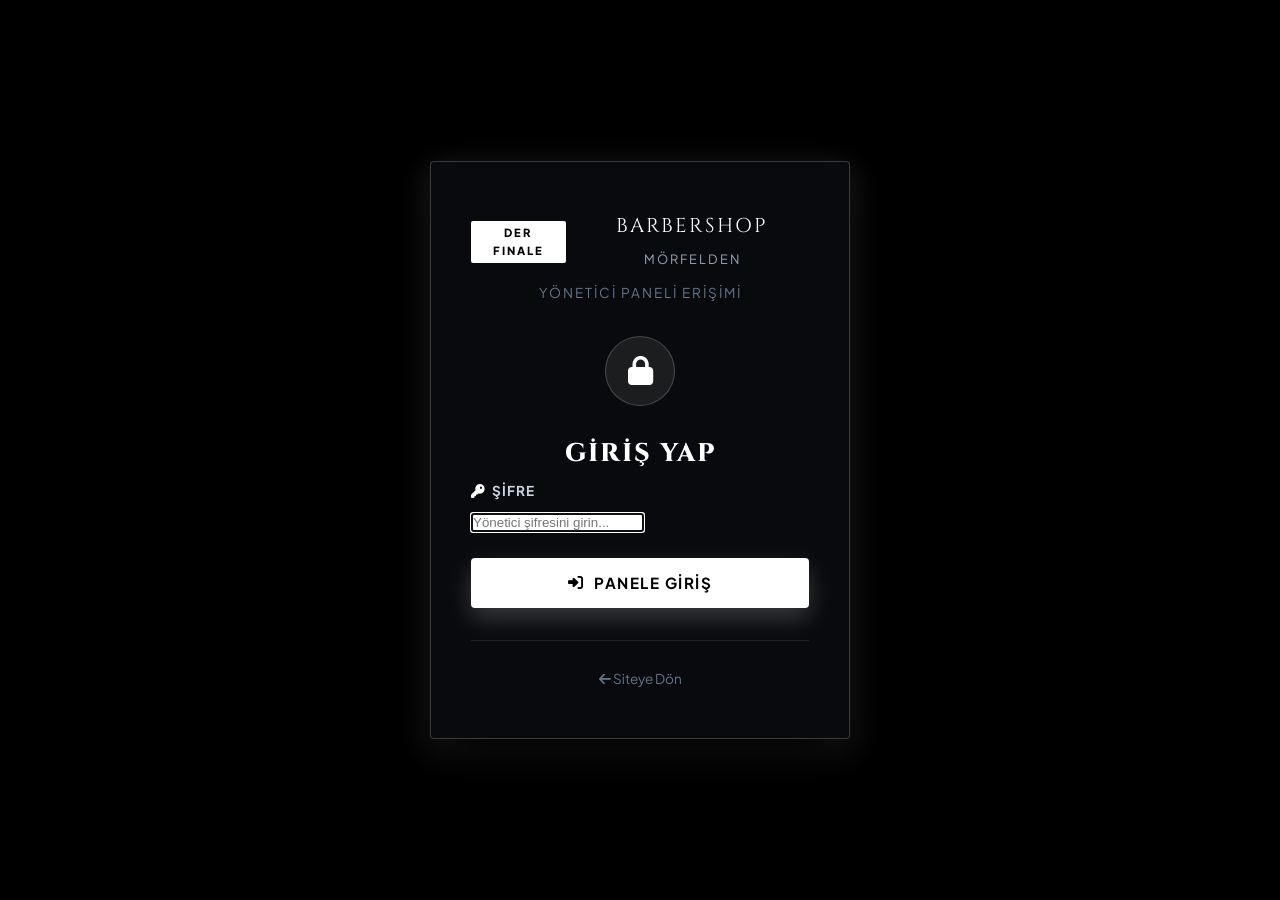
==== commit 690f9fdc: "Add files via upload" ====
--- a/admin.html
+++ b/admin.html
@@ -1,515 +1,515 @@
-<!DOCTYPE html>
-<html lang="tr">
-<head>
-    <meta charset="UTF-8">
-    <meta name="viewport" content="width=device-width, initial-scale=1.0">
-    <title>Premium Berber | Yönetici Paneli</title>
-    
-    <!-- Google Fonts -->
-    <link rel="preconnect" href="https://fonts.googleapis.com">
-    <link rel="preconnect" href="https://fonts.gstatic.com" crossorigin>
-    <link href="https://fonts.googleapis.com/css2?family=Cinzel:wght@500;600;700;800;900&family=Plus+Jakarta+Sans:wght@300;400;500;600;700;800&display=swap" rel="stylesheet">
-    
-    <!-- FontAwesome Icons -->
-    <link rel="stylesheet" href="https://cdnjs.cloudflare.com/ajax/libs/font-awesome/6.4.0/css/all.min.css">
-    
-    <link rel="stylesheet" href="style.css">
-
-    <style>
-        /* =============================
-           MONOCHROME ADMIN LOGIN SCREEN
-        ============================= */
-        .login-screen {
-            position: fixed;
-            inset: 0;
-            background: #000000;
-            display: flex;
-            align-items: center;
-            justify-content: center;
-            z-index: 9999;
-            padding: 1.5rem;
-        }
-
-        .login-card {
-            background: #090a0d;
-            border: 1px solid var(--border-silver);
-            border-radius: var(--radius-sm);
-            padding: 3rem 2.5rem;
-            width: 100%;
-            max-width: 420px;
-            box-shadow: var(--shadow-card), var(--shadow-white);
-            text-align: center;
-        }
-
-        .login-logo {
-            display: flex;
-            align-items: center;
-            justify-content: center;
-            gap: 0.6rem;
-            margin-bottom: 0.5rem;
-        }
-
-        .login-subtitle {
-            color: var(--text-muted);
-            font-size: 0.85rem;
-            text-transform: uppercase;
-            letter-spacing: 2px;
-            margin-bottom: 2rem;
-        }
-
-        .login-icon-box {
-            width: 70px;
-            height: 70px;
-            background: rgba(255, 255, 255, 0.08);
-            border: 1px solid var(--border-silver);
-            border-radius: 50%;
-            display: flex;
-            align-items: center;
-            justify-content: center;
-            font-size: 1.8rem;
-            color: var(--silver-white);
-            margin: 0 auto 1.8rem;
-        }
-
-        .login-title {
-            font-size: 1.6rem;
-            font-weight: 800;
-            margin-bottom: 0.3rem;
-            letter-spacing: 2px;
-        }
-
-        .login-form {
-            display: flex;
-            flex-direction: column;
-            gap: 1rem;
-            text-align: left;
-        }
-
-        .login-form label {
-            font-size: 0.85rem;
-            font-weight: 700;
-            color: var(--text-secondary);
-            margin-bottom: 0.4rem;
-            display: block;
-            text-transform: uppercase;
-            letter-spacing: 1px;
-        }
-
-        .login-form label i {
-            color: var(--silver-white);
-            margin-right: 0.4rem;
-        }
-
-        .login-error {
-            background: rgba(239, 68, 68, 0.12);
-            border: 1px solid rgba(239, 68, 68, 0.3);
-            color: #ef4444;
-            padding: 0.7rem 1rem;
-            border-radius: var(--radius-sm);
-            font-size: 0.9rem;
-            display: none;
-        }
-
-        .login-error.show { display: block; }
-
-        .btn-login {
-            margin-top: 0.5rem;
-            width: 100%;
-            padding: 0.9rem;
-            font-size: 0.95rem;
-        }
-
-        /* =============================
-           ADMIN DASHBOARD STYLES
-        ============================= */
-        .admin-page {
-            padding-top: 7rem;
-            padding-bottom: 5rem;
-            min-height: 100vh;
-        }
-
-        .admin-stats-grid {
-            display: grid;
-            grid-template-columns: repeat(auto-fit, minmax(220px, 1fr));
-            gap: 1.5rem;
-            margin-bottom: 2.5rem;
-        }
-
-        .admin-stat-card {
-            padding: 1.5rem;
-            display: flex;
-            align-items: center;
-            gap: 1.2rem;
-            background: var(--bg-card);
-            border: 1px solid var(--border-silver);
-            border-radius: var(--radius-sm);
-        }
-
-        .admin-stat-icon {
-            font-size: 1.6rem;
-            color: #000000;
-            background: #ffffff;
-            width: 54px; height: 54px;
-            display: flex; align-items: center; justify-content: center;
-            border-radius: 2px;
-            flex-shrink: 0;
-        }
-
-        .admin-stat-info h3 {
-            font-size: 2rem;
-            font-weight: 800;
-            font-family: var(--font-heading);
-        }
-
-        .admin-stat-info p {
-            font-size: 0.8rem;
-            color: var(--text-muted);
-            text-transform: uppercase;
-            letter-spacing: 1px;
-        }
-
-        .admin-controls-bar {
-            padding: 1.5rem;
-            margin-bottom: 1.8rem;
-            display: flex;
-            flex-wrap: wrap;
-            gap: 1rem;
-            align-items: center;
-            justify-content: space-between;
-            background: var(--bg-card);
-            border: 1px solid var(--border-silver);
-            border-radius: var(--radius-sm);
-        }
-
-        .filter-group {
-            display: flex;
-            flex-wrap: wrap;
-            gap: 0.8rem;
-            align-items: center;
-            flex: 1;
-        }
-
-        .filter-input {
-            max-width: 240px;
-        }
-
-        .table-responsive {
-            width: 100%;
-            overflow-x: auto;
-            border-radius: var(--radius-sm);
-            border: 1px solid var(--border-silver);
-            background: var(--bg-card);
-        }
-
-        .admin-table {
-            width: 100%;
-            border-collapse: collapse;
-            text-align: left;
-        }
-
-        .admin-table th, .admin-table td {
-            padding: 1.1rem;
-            border-bottom: 1px solid var(--border-light);
-            font-size: 0.95rem;
-        }
-
-        .admin-table th {
-            background: rgba(0, 0, 0, 0.8);
-            color: var(--silver-white);
-            font-family: var(--font-heading);
-            font-weight: 700;
-            text-transform: uppercase;
-            font-size: 0.8rem;
-            letter-spacing: 1px;
-        }
-
-        .admin-table tr:hover {
-            background: rgba(255, 255, 255, 0.03);
-        }
-
-        .badge-status {
-            padding: 0.3rem 0.7rem;
-            border-radius: 2px;
-            font-size: 0.75rem;
-            font-weight: 700;
-            display: inline-block;
-            text-transform: uppercase;
-            letter-spacing: 1px;
-        }
-
-        .status-bekliyor {
-            background: rgba(255, 255, 255, 0.1);
-            color: var(--silver-white);
-            border: 1px solid var(--border-silver);
-        }
-
-        .status-onaylandi {
-            background: rgba(16, 185, 129, 0.15);
-            color: #10b981;
-            border: 1px solid rgba(16, 185, 129, 0.3);
-        }
-
-        .status-storniert {
-            background: rgba(239, 68, 68, 0.15);
-            color: #ef4444;
-            border: 1px solid rgba(239, 68, 68, 0.3);
-        }
-
-        .action-buttons {
-            display: flex;
-            gap: 0.4rem;
-        }
-
-        .btn-icon {
-            width: 32px;
-            height: 32px;
-            padding: 0;
-            border-radius: 2px;
-            font-size: 0.85rem;
-            border: none;
-            cursor: pointer;
-            display: flex;
-            align-items: center;
-            justify-content: center;
-        }
-
-        .btn-confirm { background: #10b981; color: #fff; }
-        .btn-cancel { background: #f59e0b; color: #fff; }
-        .btn-delete { background: #ef4444; color: #fff; }
-
-        .btn-confirm:hover, .btn-cancel:hover, .btn-delete:hover {
-            opacity: 0.85;
-        }
-
-        .empty-table-state {
-            padding: 4rem;
-            text-align: center;
-            color: var(--text-muted);
-        }
-
-        .empty-table-state i {
-            font-size: 3rem;
-            color: var(--silver-white);
-            margin-bottom: 1rem;
-            display: block;
-        }
-
-        /* Logout button */
-        .btn-logout {
-            background: rgba(239, 68, 68, 0.1);
-            border: 1px solid rgba(239, 68, 68, 0.3);
-            color: #ef4444;
-            font-size: 0.85rem;
-        }
-        .btn-logout:hover {
-            background: rgba(239, 68, 68, 0.25);
-        }
-    </style>
-</head>
-<body>
-
-    <!-- ================================
-         LOGIN SCREEN
-    ================================ -->
-    <div class="login-screen" id="loginScreen">
-        <div class="login-card">
-            <div class="login-logo">
-                <span class="logo-badge">PREMIUM</span>
-                <span class="logo-text">BERBER <span class="logo-sub">MÖRFELDEN</span></span>
-            </div>
-            <p class="login-subtitle">Yönetici Paneli Erişimi</p>
-
-            <div class="login-icon-box">
-                <i class="fa-solid fa-lock"></i>
-            </div>
-
-            <h1 class="login-title">Giriş Yap</h1>
-
-            <form class="login-form" id="loginForm" onsubmit="doLogin(event)">
-                <div>
-                    <label for="adminPass"><i class="fa-solid fa-key"></i>Şifre</label>
-                    <input type="password" id="adminPass" class="form-control" placeholder="Yönetici şifresini girin..." autofocus required>
-                </div>
-                <div class="login-error" id="loginError">
-                    <i class="fa-solid fa-circle-xmark"></i> Hatalı şifre. Lütfen tekrar deneyin.
-                </div>
-                <button type="submit" class="btn btn-primary btn-login">
-                    <i class="fa-solid fa-right-to-bracket"></i> Panele Giriş
-                </button>
-            </form>
-
-            <div style="margin-top: 2rem; padding-top: 1.5rem; border-top: 1px solid var(--border-light);">
-                <a href="index.html" style="color: var(--text-muted); font-size: 0.85rem;">
-                    <i class="fa-solid fa-arrow-left"></i> Siteye Dön
-                </a>
-            </div>
-        </div>
-    </div>
-
-    <!-- ================================
-         ADMIN DASHBOARD (hidden until login)
-    ================================ -->
-    <div id="adminDashboard" style="display:none;">
-
-        <!-- Header Navbar -->
-        <header class="site-header">
-            <nav class="navbar">
-                <a href="index.html" class="logo">
-                    <span class="logo-badge">PREMIUM</span>
-                    <span class="logo-text">BERBER <span class="logo-sub">MÖRFELDEN</span></span>
-                    <span style="font-size: 0.75rem; color: #000000; background: #ffffff; font-weight: 900; margin-left: 0.5rem; padding: 0.1rem 0.5rem; border-radius: 2px;">ADMIN</span>
-                </a>
-
-                <div class="nav-actions">
-                    <button class="btn btn-logout btn-sm" onclick="doLogout()">
-                        <i class="fa-solid fa-right-from-bracket"></i> Çıkış
-                    </button>
-                    <a href="index.html" class="btn btn-outline btn-sm">
-                        <i class="fa-solid fa-arrow-left"></i> Siteye Dön
-                    </a>
-                </div>
-            </nav>
-        </header>
-
-        <main class="admin-page container">
-
-            <div class="section-header" style="margin-bottom: 2rem;">
-                <div class="section-tag">YÖNETİM PANELDİR</div>
-                <h1 class="section-title">Randevu Yönetimi Dashboard</h1>
-                <p class="section-subtitle" style="margin:0;">Premium Berber müşterilerinin randevularını yönetin, onaylayın veya silin.</p>
-            </div>
-
-            <!-- Dashboard Statistics -->
-            <div class="admin-stats-grid">
-                <div class="admin-stat-card">
-                    <div class="admin-stat-icon"><i class="fa-solid fa-calendar-check"></i></div>
-                    <div class="admin-stat-info">
-                        <h3 id="statTotalCount">0</h3>
-                        <p>Toplam Randevu</p>
-                    </div>
-                </div>
-
-                <div class="admin-stat-card">
-                    <div class="admin-stat-icon"><i class="fa-solid fa-clock"></i></div>
-                    <div class="admin-stat-info">
-                        <h3 id="statPendingCount">0</h3>
-                        <p>Bekleyen Randevular</p>
-                    </div>
-                </div>
-
-                <div class="admin-stat-card">
-                    <div class="admin-stat-icon"><i class="fa-solid fa-check-double"></i></div>
-                    <div class="admin-stat-info">
-                        <h3 id="statApprovedCount">0</h3>
-                        <p>Onaylanan Randevular</p>
-                    </div>
-                </div>
-
-                <div class="admin-stat-card">
-                    <div class="admin-stat-icon"><i class="fa-solid fa-calendar-day"></i></div>
-                    <div class="admin-stat-info">
-                        <h3 id="statTodayCount">0</h3>
-                        <p>Bugünün Randevuları</p>
-                    </div>
-                </div>
-            </div>
-
-            <!-- Controls & Filters -->
-            <div class="admin-controls-bar">
-                <div class="filter-group">
-                    <!-- Search Bar -->
-                    <input type="text" id="searchInput" class="form-control filter-input" placeholder="Müşteri veya Telefon Ara...">
-                    
-                    <!-- Date Filter -->
-                    <input type="date" id="dateFilter" class="form-control filter-input">
-
-                    <!-- Status Filter -->
-                    <select id="statusFilter" class="form-control filter-input">
-                        <option value="ALL">Tüm Durumlar</option>
-                        <option value="Bekliyor">Bekliyor</option>
-                        <option value="Onaylandı">Onaylandı</option>
-                        <option value="Storniert">Storniert (İptal)</option>
-                    </select>
-
-                    <button class="btn btn-outline btn-sm" onclick="resetFilters()">
-                        <i class="fa-solid fa-rotate-left"></i> Filtre Sıfırla
-                    </button>
-                </div>
-
-                <div>
-                    <button class="btn btn-primary btn-sm" onclick="exportToCSV()">
-                        <i class="fa-solid fa-file-csv"></i> CSV İndir
-                    </button>
-                </div>
-            </div>
-
-            <!-- Appointments Table -->
-            <div class="table-responsive">
-                <table class="admin-table">
-                    <thead>
-                        <tr>
-                            <th>Tarih & Saat</th>
-                            <th>Müşteri Adı</th>
-                            <th>Telefon</th>
-                            <th>Hizmet</th>
-                            <th>Notlar</th>
-                            <th>Durum</th>
-                            <th>İşlemler</th>
-                        </tr>
-                    </thead>
-                    <tbody id="appointmentsTableBody">
-                        <!-- Dynamic Data -->
-                    </tbody>
-                </table>
-            </div>
-        </main>
-
-    </div><!-- end #adminDashboard -->
-
-    <script src="admin.js"></script>
-    <script>
-        // ============================================================
-        // AUTHENTICATION LOGIC (Password: ramsy)
-        // ============================================================
-        const ADMIN_PASSWORD = 'ramsy';
-        const SESSION_KEY = 'finale_admin_auth';
-
-        function checkSession() {
-            return sessionStorage.getItem(SESSION_KEY) === 'true';
-        }
-
-        function showDashboard() {
-            document.getElementById('loginScreen').style.display = 'none';
-            document.getElementById('adminDashboard').style.display = 'block';
-            if (typeof renderDashboard === 'function') {
-                renderDashboard();
-            }
-        }
-
-        function doLogin(e) {
-            e.preventDefault();
-            const pass = document.getElementById('adminPass').value;
-            const errEl = document.getElementById('loginError');
-
-            if (pass === ADMIN_PASSWORD) {
-                sessionStorage.setItem(SESSION_KEY, 'true');
-                errEl.classList.remove('show');
-                showDashboard();
-            } else {
-                errEl.classList.add('show');
-                document.getElementById('adminPass').value = '';
-                document.getElementById('adminPass').focus();
-            }
-        }
-
-        function doLogout() {
-            sessionStorage.removeItem(SESSION_KEY);
-            location.reload();
-        }
-
-        if (checkSession()) {
-            showDashboard();
-        }
-    </script>
-</body>
-</html>
+<!DOCTYPE html>
+<html lang="tr">
+<head>
+    <meta charset="UTF-8">
+    <meta name="viewport" content="width=device-width, initial-scale=1.0">
+    <title>Der Finale Barbershop | Yönetici Paneli</title>
+    
+    <!-- Google Fonts -->
+    <link rel="preconnect" href="https://fonts.googleapis.com">
+    <link rel="preconnect" href="https://fonts.gstatic.com" crossorigin>
+    <link href="https://fonts.googleapis.com/css2?family=Cinzel:wght@500;600;700;800;900&family=Plus+Jakarta+Sans:wght@300;400;500;600;700;800&display=swap" rel="stylesheet">
+    
+    <!-- FontAwesome Icons -->
+    <link rel="stylesheet" href="https://cdnjs.cloudflare.com/ajax/libs/font-awesome/6.4.0/css/all.min.css">
+    
+    <link rel="stylesheet" href="style.css">
+
+    <style>
+        /* =============================
+           MONOCHROME ADMIN LOGIN SCREEN
+        ============================= */
+        .login-screen {
+            position: fixed;
+            inset: 0;
+            background: #000000;
+            display: flex;
+            align-items: center;
+            justify-content: center;
+            z-index: 9999;
+            padding: 1.5rem;
+        }
+
+        .login-card {
+            background: #090a0d;
+            border: 1px solid var(--border-silver);
+            border-radius: var(--radius-sm);
+            padding: 3rem 2.5rem;
+            width: 100%;
+            max-width: 420px;
+            box-shadow: var(--shadow-card), var(--shadow-white);
+            text-align: center;
+        }
+
+        .login-logo {
+            display: flex;
+            align-items: center;
+            justify-content: center;
+            gap: 0.6rem;
+            margin-bottom: 0.5rem;
+        }
+
+        .login-subtitle {
+            color: var(--text-muted);
+            font-size: 0.85rem;
+            text-transform: uppercase;
+            letter-spacing: 2px;
+            margin-bottom: 2rem;
+        }
+
+        .login-icon-box {
+            width: 70px;
+            height: 70px;
+            background: rgba(255, 255, 255, 0.08);
+            border: 1px solid var(--border-silver);
+            border-radius: 50%;
+            display: flex;
+            align-items: center;
+            justify-content: center;
+            font-size: 1.8rem;
+            color: var(--silver-white);
+            margin: 0 auto 1.8rem;
+        }
+
+        .login-title {
+            font-size: 1.6rem;
+            font-weight: 800;
+            margin-bottom: 0.3rem;
+            letter-spacing: 2px;
+        }
+
+        .login-form {
+            display: flex;
+            flex-direction: column;
+            gap: 1rem;
+            text-align: left;
+        }
+
+        .login-form label {
+            font-size: 0.85rem;
+            font-weight: 700;
+            color: var(--text-secondary);
+            margin-bottom: 0.4rem;
+            display: block;
+            text-transform: uppercase;
+            letter-spacing: 1px;
+        }
+
+        .login-form label i {
+            color: var(--silver-white);
+            margin-right: 0.4rem;
+        }
+
+        .login-error {
+            background: rgba(239, 68, 68, 0.12);
+            border: 1px solid rgba(239, 68, 68, 0.3);
+            color: #ef4444;
+            padding: 0.7rem 1rem;
+            border-radius: var(--radius-sm);
+            font-size: 0.9rem;
+            display: none;
+        }
+
+        .login-error.show { display: block; }
+
+        .btn-login {
+            margin-top: 0.5rem;
+            width: 100%;
+            padding: 0.9rem;
+            font-size: 0.95rem;
+        }
+
+        /* =============================
+           ADMIN DASHBOARD STYLES
+        ============================= */
+        .admin-page {
+            padding-top: 7rem;
+            padding-bottom: 5rem;
+            min-height: 100vh;
+        }
+
+        .admin-stats-grid {
+            display: grid;
+            grid-template-columns: repeat(auto-fit, minmax(220px, 1fr));
+            gap: 1.5rem;
+            margin-bottom: 2.5rem;
+        }
+
+        .admin-stat-card {
+            padding: 1.5rem;
+            display: flex;
+            align-items: center;
+            gap: 1.2rem;
+            background: var(--bg-card);
+            border: 1px solid var(--border-silver);
+            border-radius: var(--radius-sm);
+        }
+
+        .admin-stat-icon {
+            font-size: 1.6rem;
+            color: #000000;
+            background: #ffffff;
+            width: 54px; height: 54px;
+            display: flex; align-items: center; justify-content: center;
+            border-radius: 2px;
+            flex-shrink: 0;
+        }
+
+        .admin-stat-info h3 {
+            font-size: 2rem;
+            font-weight: 800;
+            font-family: var(--font-heading);
+        }
+
+        .admin-stat-info p {
+            font-size: 0.8rem;
+            color: var(--text-muted);
+            text-transform: uppercase;
+            letter-spacing: 1px;
+        }
+
+        .admin-controls-bar {
+            padding: 1.5rem;
+            margin-bottom: 1.8rem;
+            display: flex;
+            flex-wrap: wrap;
+            gap: 1rem;
+            align-items: center;
+            justify-content: space-between;
+            background: var(--bg-card);
+            border: 1px solid var(--border-silver);
+            border-radius: var(--radius-sm);
+        }
+
+        .filter-group {
+            display: flex;
+            flex-wrap: wrap;
+            gap: 0.8rem;
+            align-items: center;
+            flex: 1;
+        }
+
+        .filter-input {
+            max-width: 240px;
+        }
+
+        .table-responsive {
+            width: 100%;
+            overflow-x: auto;
+            border-radius: var(--radius-sm);
+            border: 1px solid var(--border-silver);
+            background: var(--bg-card);
+        }
+
+        .admin-table {
+            width: 100%;
+            border-collapse: collapse;
+            text-align: left;
+        }
+
+        .admin-table th, .admin-table td {
+            padding: 1.1rem;
+            border-bottom: 1px solid var(--border-light);
+            font-size: 0.95rem;
+        }
+
+        .admin-table th {
+            background: rgba(0, 0, 0, 0.8);
+            color: var(--silver-white);
+            font-family: var(--font-heading);
+            font-weight: 700;
+            text-transform: uppercase;
+            font-size: 0.8rem;
+            letter-spacing: 1px;
+        }
+
+        .admin-table tr:hover {
+            background: rgba(255, 255, 255, 0.03);
+        }
+
+        .badge-status {
+            padding: 0.3rem 0.7rem;
+            border-radius: 2px;
+            font-size: 0.75rem;
+            font-weight: 700;
+            display: inline-block;
+            text-transform: uppercase;
+            letter-spacing: 1px;
+        }
+
+        .status-bekliyor {
+            background: rgba(255, 255, 255, 0.1);
+            color: var(--silver-white);
+            border: 1px solid var(--border-silver);
+        }
+
+        .status-onaylandi {
+            background: rgba(16, 185, 129, 0.15);
+            color: #10b981;
+            border: 1px solid rgba(16, 185, 129, 0.3);
+        }
+
+        .status-storniert {
+            background: rgba(239, 68, 68, 0.15);
+            color: #ef4444;
+            border: 1px solid rgba(239, 68, 68, 0.3);
+        }
+
+        .action-buttons {
+            display: flex;
+            gap: 0.4rem;
+        }
+
+        .btn-icon {
+            width: 32px;
+            height: 32px;
+            padding: 0;
+            border-radius: 2px;
+            font-size: 0.85rem;
+            border: none;
+            cursor: pointer;
+            display: flex;
+            align-items: center;
+            justify-content: center;
+        }
+
+        .btn-confirm { background: #10b981; color: #fff; }
+        .btn-cancel { background: #f59e0b; color: #fff; }
+        .btn-delete { background: #ef4444; color: #fff; }
+
+        .btn-confirm:hover, .btn-cancel:hover, .btn-delete:hover {
+            opacity: 0.85;
+        }
+
+        .empty-table-state {
+            padding: 4rem;
+            text-align: center;
+            color: var(--text-muted);
+        }
+
+        .empty-table-state i {
+            font-size: 3rem;
+            color: var(--silver-white);
+            margin-bottom: 1rem;
+            display: block;
+        }
+
+        /* Logout button */
+        .btn-logout {
+            background: rgba(239, 68, 68, 0.1);
+            border: 1px solid rgba(239, 68, 68, 0.3);
+            color: #ef4444;
+            font-size: 0.85rem;
+        }
+        .btn-logout:hover {
+            background: rgba(239, 68, 68, 0.25);
+        }
+    </style>
+</head>
+<body>
+
+    <!-- ================================
+         LOGIN SCREEN
+    ================================ -->
+    <div class="login-screen" id="loginScreen">
+        <div class="login-card">
+            <div class="login-logo">
+                <span class="logo-badge">DER FINALE</span>
+                <span class="logo-text">BARBERSHOP <span class="logo-sub">MÖRFELDEN</span></span>
+            </div>
+            <p class="login-subtitle">Yönetici Paneli Erişimi</p>
+
+            <div class="login-icon-box">
+                <i class="fa-solid fa-lock"></i>
+            </div>
+
+            <h1 class="login-title">Giriş Yap</h1>
+
+            <form class="login-form" id="loginForm" onsubmit="doLogin(event)">
+                <div>
+                    <label for="adminPass"><i class="fa-solid fa-key"></i>Şifre</label>
+                    <input type="password" id="adminPass" class="form-control" placeholder="Yönetici şifresini girin..." autofocus required>
+                </div>
+                <div class="login-error" id="loginError">
+                    <i class="fa-solid fa-circle-xmark"></i> Hatalı şifre. Lütfen tekrar deneyin.
+                </div>
+                <button type="submit" class="btn btn-primary btn-login">
+                    <i class="fa-solid fa-right-to-bracket"></i> Panele Giriş
+                </button>
+            </form>
+
+            <div style="margin-top: 2rem; padding-top: 1.5rem; border-top: 1px solid var(--border-light);">
+                <a href="index.html" style="color: var(--text-muted); font-size: 0.85rem;">
+                    <i class="fa-solid fa-arrow-left"></i> Siteye Dön
+                </a>
+            </div>
+        </div>
+    </div>
+
+    <!-- ================================
+         ADMIN DASHBOARD (hidden until login)
+    ================================ -->
+    <div id="adminDashboard" style="display:none;">
+
+        <!-- Header Navbar -->
+        <header class="site-header">
+            <nav class="navbar">
+                <a href="index.html" class="logo">
+                    <span class="logo-badge">DER FINALE</span>
+                    <span class="logo-text">BARBERSHOP <span class="logo-sub">MÖRFELDEN</span></span>
+                    <span style="font-size: 0.75rem; color: #000000; background: #ffffff; font-weight: 900; margin-left: 0.5rem; padding: 0.1rem 0.5rem; border-radius: 2px;">ADMIN</span>
+                </a>
+
+                <div class="nav-actions">
+                    <button class="btn btn-logout btn-sm" onclick="doLogout()">
+                        <i class="fa-solid fa-right-from-bracket"></i> Çıkış
+                    </button>
+                    <a href="index.html" class="btn btn-outline btn-sm">
+                        <i class="fa-solid fa-arrow-left"></i> Siteye Dön
+                    </a>
+                </div>
+            </nav>
+        </header>
+
+        <main class="admin-page container">
+
+            <div class="section-header" style="margin-bottom: 2rem;">
+                <div class="section-tag">YÖNETİM PANELDİR</div>
+                <h1 class="section-title">Randevu Yönetimi Dashboard</h1>
+                <p class="section-subtitle" style="margin:0;">Der Finale Barbershop müşterilerinin randevularını yönetin, onaylayın veya silin.</p>
+            </div>
+
+            <!-- Dashboard Statistics -->
+            <div class="admin-stats-grid">
+                <div class="admin-stat-card">
+                    <div class="admin-stat-icon"><i class="fa-solid fa-calendar-check"></i></div>
+                    <div class="admin-stat-info">
+                        <h3 id="statTotalCount">0</h3>
+                        <p>Toplam Randevu</p>
+                    </div>
+                </div>
+
+                <div class="admin-stat-card">
+                    <div class="admin-stat-icon"><i class="fa-solid fa-clock"></i></div>
+                    <div class="admin-stat-info">
+                        <h3 id="statPendingCount">0</h3>
+                        <p>Bekleyen Randevular</p>
+                    </div>
+                </div>
+
+                <div class="admin-stat-card">
+                    <div class="admin-stat-icon"><i class="fa-solid fa-check-double"></i></div>
+                    <div class="admin-stat-info">
+                        <h3 id="statApprovedCount">0</h3>
+                        <p>Onaylanan Randevular</p>
+                    </div>
+                </div>
+
+                <div class="admin-stat-card">
+                    <div class="admin-stat-icon"><i class="fa-solid fa-calendar-day"></i></div>
+                    <div class="admin-stat-info">
+                        <h3 id="statTodayCount">0</h3>
+                        <p>Bugünün Randevuları</p>
+                    </div>
+                </div>
+            </div>
+
+            <!-- Controls & Filters -->
+            <div class="admin-controls-bar">
+                <div class="filter-group">
+                    <!-- Search Bar -->
+                    <input type="text" id="searchInput" class="form-control filter-input" placeholder="Müşteri veya Telefon Ara...">
+                    
+                    <!-- Date Filter -->
+                    <input type="date" id="dateFilter" class="form-control filter-input">
+
+                    <!-- Status Filter -->
+                    <select id="statusFilter" class="form-control filter-input">
+                        <option value="ALL">Tüm Durumlar</option>
+                        <option value="Bekliyor">Bekliyor</option>
+                        <option value="Onaylandı">Onaylandı</option>
+                        <option value="Storniert">Storniert (İptal)</option>
+                    </select>
+
+                    <button class="btn btn-outline btn-sm" onclick="resetFilters()">
+                        <i class="fa-solid fa-rotate-left"></i> Filtre Sıfırla
+                    </button>
+                </div>
+
+                <div>
+                    <button class="btn btn-primary btn-sm" onclick="exportToCSV()">
+                        <i class="fa-solid fa-file-csv"></i> CSV İndir
+                    </button>
+                </div>
+            </div>
+
+            <!-- Appointments Table -->
+            <div class="table-responsive">
+                <table class="admin-table">
+                    <thead>
+                        <tr>
+                            <th>Tarih & Saat</th>
+                            <th>Müşteri Adı</th>
+                            <th>Telefon</th>
+                            <th>Hizmet</th>
+                            <th>Notlar</th>
+                            <th>Durum</th>
+                            <th>İşlemler</th>
+                        </tr>
+                    </thead>
+                    <tbody id="appointmentsTableBody">
+                        <!-- Dynamic Data -->
+                    </tbody>
+                </table>
+            </div>
+        </main>
+
+    </div><!-- end #adminDashboard -->
+
+    <script src="admin.js"></script>
+    <script>
+        // ============================================================
+        // AUTHENTICATION LOGIC (Password: ramsy)
+        // ============================================================
+        const ADMIN_PASSWORD = 'ramsy';
+        const SESSION_KEY = 'finale_admin_auth';
+
+        function checkSession() {
+            return sessionStorage.getItem(SESSION_KEY) === 'true';
+        }
+
+        function showDashboard() {
+            document.getElementById('loginScreen').style.display = 'none';
+            document.getElementById('adminDashboard').style.display = 'block';
+            if (typeof renderDashboard === 'function') {
+                renderDashboard();
+            }
+        }
+
+        function doLogin(e) {
+            e.preventDefault();
+            const pass = document.getElementById('adminPass').value;
+            const errEl = document.getElementById('loginError');
+
+            if (pass === ADMIN_PASSWORD) {
+                sessionStorage.setItem(SESSION_KEY, 'true');
+                errEl.classList.remove('show');
+                showDashboard();
+            } else {
+                errEl.classList.add('show');
+                document.getElementById('adminPass').value = '';
+                document.getElementById('adminPass').focus();
+            }
+        }
+
+        function doLogout() {
+            sessionStorage.removeItem(SESSION_KEY);
+            location.reload();
+        }
+
+        if (checkSession()) {
+            showDashboard();
+        }
+    </script>
+</body>
+</html>
--- a/style.css
+++ b/style.css
@@ -1,1780 +1,1780 @@
-/* ==========================================================================
-   DER FINALE BARBERSHOP V2 - BLACK & WHITE ULTRA-LUXURY (MONOCHROME ATELIER)
-   ========================================================================== */
-
-@import url('https://fonts.googleapis.com/css2?family=Cinzel:wght@500;600;700;800;900&family=Plus+Jakarta+Sans:wght@300;400;500;600;700;800&display=swap');
-
-/* Mobile-first: prevent any horizontal overflow */
-html, body {
-    overflow-x: hidden;
-    width: 100%;
-}
-
-:root {
-    /* Color Palette - Ultra-Luxury Monochrome (Siyah & Beyaz) */
-    --bg-void: #000000;
-    --bg-main: #050507;
-    --bg-card: #0c0d10;
-    --bg-card-hover: #14161c;
-    --bg-glass: rgba(12, 13, 16, 0.75);
-    --bg-glass-strong: rgba(5, 5, 7, 0.92);
-    
-    /* Monochrome Accents */
-    --silver-white: #ffffff;
-    --silver-light: #f1f5f9;
-    --silver-muted: #94a3b8;
-    --silver-dark: #334155;
-    
-    --silver-glow: rgba(255, 255, 255, 0.25);
-    --silver-halo: rgba(255, 255, 255, 0.08);
-    
-    /* Status Colors (Functional) */
-    --cyber-teal: #00f0b5;
-    --status-closed: #ef4444;
-
-    /* Text Colors */
-    --text-primary: #ffffff;
-    --text-secondary: #cbd5e1;
-    --text-muted: #64748b;
-
-    /* Crisp High-Contrast Borders */
-    --border-silver: rgba(255, 255, 255, 0.2);
-    --border-silver-bright: rgba(255, 255, 255, 0.7);
-    --border-light: rgba(255, 255, 255, 0.1);
-
-    /* Fonts */
-    --font-heading: 'Cinzel', serif;
-    --font-body: 'Plus Jakarta Sans', sans-serif;
-
-    /* Radii - Architectural Sharp & Pill Mix */
-    --radius-sm: 4px;
-    --radius-md: 12px;
-    --radius-lg: 20px;
-    --radius-pill: 9999px;
-
-    /* Shadows & Transitions */
-    --shadow-white: 0 10px 35px rgba(255, 255, 255, 0.18);
-    --shadow-glow: 0 0 50px rgba(255, 255, 255, 0.12);
-    --shadow-card: 0 25px 50px rgba(0, 0, 0, 0.95);
-    --transition-fast: all 0.25s cubic-bezier(0.16, 1, 0.3, 1);
-    --transition-smooth: all 0.4s cubic-bezier(0.16, 1, 0.3, 1);
-}
-
-/* ==========================================================================
-   RESET & BASE STYLES
-   ========================================================================== */
-*, *::before, *::after {
-    box-sizing: border-box;
-    margin: 0;
-    padding: 0;
-}
-
-html {
-    scroll-behavior: smooth;
-    font-size: 16px;
-}
-
-body {
-    background-color: var(--bg-void);
-    color: var(--text-primary);
-    font-family: var(--font-body);
-    line-height: 1.6;
-    overflow-x: hidden;
-    -webkit-font-smoothing: antialiased;
-}
-
-/* Scrollbar */
-::-webkit-scrollbar {
-    width: 6px;
-}
-::-webkit-scrollbar-track {
-    background: var(--bg-void);
-}
-::-webkit-scrollbar-thumb {
-    background: var(--silver-dark);
-    border-radius: 3px;
-}
-::-webkit-scrollbar-thumb:hover {
-    background: var(--silver-white);
-}
-
-/* Container */
-.container {
-    width: 100%;
-    max-width: 1240px;
-    margin: 0 auto;
-    padding: 0 1.5rem;
-}
-
-a {
-    color: inherit;
-    text-decoration: none;
-    transition: var(--transition-fast);
-}
-
-img {
-    max-width: 100%;
-    height: auto;
-    display: block;
-}
-
-/* ==========================================================================
-   TYPOGRAPHY & UTILITIES
-   ========================================================================== */
-h1, h2, h3, h4, .brand-title {
-    font-family: var(--font-heading);
-    letter-spacing: 0.05em;
-    text-transform: uppercase;
-}
-
-.mono-gradient-text {
-    background: linear-gradient(135deg, #ffffff 0%, #cbd5e1 50%, #64748b 100%);
-    -webkit-background-clip: text;
-    -webkit-text-fill-color: transparent;
-}
-
-.text-center { text-align: center; }
-
-.section-tag {
-    display: inline-flex;
-    align-items: center;
-    gap: 0.5rem;
-    padding: 0.4rem 1.2rem;
-    border-radius: var(--radius-pill);
-    background: rgba(255, 255, 255, 0.06);
-    border: 1px solid var(--border-silver);
-    color: var(--silver-white);
-    font-size: 0.75rem;
-    font-weight: 700;
-    text-transform: uppercase;
-    letter-spacing: 3px;
-    margin-bottom: 1.2rem;
-}
-
-.section-title {
-    font-size: clamp(2.2rem, 4.5vw, 3.5rem);
-    font-weight: 700;
-    line-height: 1.15;
-    margin-bottom: 1rem;
-    color: var(--silver-white);
-}
-
-.section-subtitle {
-    color: var(--text-secondary);
-    font-size: 1.05rem;
-    max-width: 650px;
-    margin: 0 auto 3.5rem;
-    font-weight: 300;
-    letter-spacing: 0.5px;
-}
-
-/* Glass Panels */
-.glass-panel {
-    background: var(--bg-glass);
-    backdrop-filter: blur(20px);
-    -webkit-backdrop-filter: blur(20px);
-    border: 1px solid var(--border-silver);
-    border-radius: var(--radius-md);
-    box-shadow: var(--shadow-card);
-    transition: var(--transition-smooth);
-}
-
-.glass-panel:hover {
-    border-color: var(--border-silver-bright);
-    box-shadow: var(--shadow-card), var(--shadow-glow);
-}
-
-/* High-Fashion Monochrome Buttons */
-.btn {
-    display: inline-flex;
-    align-items: center;
-    justify-content: center;
-    gap: 0.6rem;
-    padding: 0.9rem 2rem;
-    font-family: var(--font-body);
-    font-size: 0.9rem;
-    font-weight: 700;
-    text-transform: uppercase;
-    letter-spacing: 1.5px;
-    border-radius: var(--radius-sm);
-    cursor: pointer;
-    border: 1px solid transparent;
-    transition: var(--transition-fast);
-    white-space: nowrap;
-}
-
-.btn-primary {
-    background: #ffffff;
-    color: #000000;
-    box-shadow: 0 10px 25px rgba(255, 255, 255, 0.2);
-}
-
-.btn-primary:hover {
-    background: #e2e8f0;
-    transform: translateY(-2px);
-    box-shadow: 0 15px 35px rgba(255, 255, 255, 0.4);
-}
-
-.btn-outline {
-    background: transparent;
-    border: 1px solid var(--border-silver-bright);
-    color: var(--silver-white);
-}
-
-.btn-outline:hover {
-    background: #ffffff;
-    color: #000000;
-    transform: translateY(-2px);
-}
-
-.btn-whatsapp {
-    background: rgba(255, 255, 255, 0.05);
-    border: 1px solid rgba(255, 255, 255, 0.3);
-    color: #ffffff;
-}
-
-.btn-whatsapp:hover {
-    background: #ffffff;
-    color: #000000;
-    transform: translateY(-2px);
-}
-
-.btn-instagram {
-    background: rgba(255, 255, 255, 0.1);
-    border: 1px solid var(--border-silver);
-    color: #ffffff;
-}
-
-.btn-instagram:hover {
-    background: #ffffff;
-    color: #000000;
-    transform: translateY(-2px);
-}
-
-.btn-lg {
-    padding: 1.1rem 2.5rem;
-    font-size: 0.95rem;
-}
-
-.btn-sm {
-    padding: 0.5rem 1.2rem;
-    font-size: 0.8rem;
-}
-
-/* White Pulse Glow */
-@keyframes pulseWhiteGlow {
-    0% { box-shadow: 0 0 0 0 rgba(255, 255, 255, 0.5); }
-    70% { box-shadow: 0 0 0 15px rgba(255, 255, 255, 0); }
-    100% { box-shadow: 0 0 0 0 rgba(255, 255, 255, 0); }
-}
-
-.pulse-glow {
-    animation: pulseWhiteGlow 2.5s infinite;
-}
-
-/* ==========================================================================
-   NAVIGATION BAR
-   ========================================================================== */
-.site-header {
-    position: fixed;
-    top: 1.5rem;
-    left: 0;
-    right: 0;
-    z-index: 1000;
-    padding: 0 1.5rem;
-}
-
-.navbar {
-    max-width: 1200px;
-    margin: 0 auto;
-    background: rgba(5, 5, 7, 0.9);
-    backdrop-filter: blur(25px);
-    -webkit-backdrop-filter: blur(25px);
-    border: 1px solid var(--border-silver);
-    border-radius: var(--radius-sm);
-    padding: 0.85rem 2rem;
-    display: flex;
-    align-items: center;
-    justify-content: space-between;
-    box-shadow: 0 20px 50px rgba(0,0,0,0.9);
-}
-
-.logo {
-    display: flex;
-    align-items: center;
-    gap: 0.7rem;
-    font-weight: 800;
-}
-
-.logo-badge {
-    background: #ffffff;
-    color: #000000;
-    padding: 0.2rem 0.6rem;
-    border-radius: 2px;
-    font-size: 0.7rem;
-    font-weight: 900;
-    letter-spacing: 2px;
-}
-
-.logo-text {
-    font-family: var(--font-heading);
-    font-size: 1.25rem;
-    color: #ffffff;
-    letter-spacing: 2px;
-}
-
-.logo-sub {
-    color: var(--silver-muted);
-    font-size: 0.8rem;
-    font-family: var(--font-body);
-    font-weight: 400;
-}
-
-.nav-links {
-    display: flex;
-    list-style: none;
-    gap: 2.2rem;
-    align-items: center;
-}
-
-.nav-link {
-    font-size: 0.85rem;
-    font-weight: 600;
-    color: var(--text-secondary);
-    text-transform: uppercase;
-    letter-spacing: 1.5px;
-    position: relative;
-    padding: 0.3rem 0;
-}
-
-.nav-link:hover, .nav-link.active {
-    color: var(--silver-white);
-}
-
-.nav-link::after {
-    content: '';
-    position: absolute;
-    bottom: 0;
-    left: 0;
-    width: 0;
-    height: 2px;
-    background: #ffffff;
-    transition: var(--transition-fast);
-}
-
-.nav-link:hover::after, .nav-link.active::after {
-    width: 100%;
-}
-
-.nav-actions {
-    display: flex;
-    align-items: center;
-    gap: 1.2rem;
-}
-
-/* Language Selector */
-.lang-selector {
-    display: flex;
-    align-items: center;
-    gap: 0.4rem;
-    background: rgba(255, 255, 255, 0.05);
-    border: 1px solid var(--border-silver);
-    padding: 0.35rem 0.8rem;
-    border-radius: var(--radius-sm);
-}
-
-.lang-icon {
-    color: var(--silver-white);
-    font-size: 0.85rem;
-}
-
-.lang-selector select {
-    background: transparent;
-    border: none;
-    color: var(--silver-white);
-    font-family: var(--font-body);
-    font-weight: 700;
-    font-size: 0.85rem;
-    cursor: pointer;
-    outline: none;
-}
-
-.lang-selector select option {
-    background: var(--bg-card);
-    color: var(--text-primary);
-}
-
-.mobile-toggle {
-    display: none;
-    background: transparent;
-    border: 1px solid var(--border-silver);
-    color: var(--text-primary);
-    font-size: 1.2rem;
-    padding: 0.5rem 0.8rem;
-    border-radius: var(--radius-sm);
-    cursor: pointer;
-}
-
-/* ==========================================================================
-   HERO SECTION (MONOCHROME LUXURY)
-   ========================================================================== */
-.hero-section {
-    position: relative;
-    padding-top: 12rem;
-    padding-bottom: 8rem;
-    overflow: hidden;
-    background: radial-gradient(circle at 50% 30%, rgba(255, 255, 255, 0.06) 0%, transparent 70%);
-}
-
-.hero-bg-media {
-    position: absolute;
-    inset: 0;
-    z-index: 1;
-    opacity: 0.18;
-    background-image: url('hero_bg.png');
-    background-size: cover;
-    background-position: center;
-    filter: grayscale(100%) contrast(140%);
-}
-
-.hero-container {
-    position: relative;
-    z-index: 2;
-    max-width: 1050px;
-    margin: 0 auto;
-    text-align: center;
-}
-
-.hero-badges {
-    display: flex;
-    justify-content: center;
-    flex-wrap: wrap;
-    gap: 0.8rem;
-    margin-bottom: 2rem;
-}
-
-.badge-silver {
-    background: rgba(255, 255, 255, 0.1);
-    border: 1px solid var(--border-silver-bright);
-    color: var(--silver-white);
-}
-
-.badge-glass {
-    background: rgba(255, 255, 255, 0.03);
-    backdrop-filter: blur(10px);
-    border: 1px solid rgba(255, 255, 255, 0.12);
-    color: var(--text-secondary);
-}
-
-.hero-title {
-    font-size: clamp(2.8rem, 6.5vw, 5.2rem);
-    font-weight: 800;
-    line-height: 1.08;
-    margin-bottom: 1.8rem;
-    letter-spacing: 2px;
-}
-
-.hero-subtitle {
-    font-size: clamp(1.05rem, 2vw, 1.25rem);
-    color: var(--text-secondary);
-    max-width: 780px;
-    margin: 0 auto 2.8rem;
-    font-weight: 300;
-}
-
-.hero-buttons {
-    display: flex;
-    justify-content: center;
-    flex-wrap: wrap;
-    gap: 1.2rem;
-    margin-bottom: 4.5rem;
-}
-
-/* Quick Hero Highlights */
-.hero-stats {
-    display: grid;
-    grid-template-columns: repeat(auto-fit, minmax(240px, 1fr));
-    gap: 1.5rem;
-    margin-top: 2rem;
-}
-
-.stat-item {
-    background: rgba(12, 13, 16, 0.85);
-    border: 1px solid var(--border-silver);
-    padding: 1.5rem;
-    border-radius: var(--radius-sm);
-    display: flex;
-    align-items: center;
-    gap: 1.2rem;
-    text-align: left;
-    backdrop-filter: blur(15px);
-}
-
-.stat-icon {
-    font-size: 1.5rem;
-    color: #000000;
-    background: #ffffff;
-    width: 48px;
-    height: 48px;
-    display: flex;
-    align-items: center;
-    justify-content: center;
-    border-radius: 2px;
-    flex-shrink: 0;
-}
-
-.stat-item h4 {
-    font-size: 1rem;
-    font-weight: 700;
-    letter-spacing: 1px;
-}
-
-.stat-item p {
-    font-size: 0.85rem;
-    color: var(--text-muted);
-}
-
-/* ==========================================================================
-   LIVE STORE STATUS BAR
-   ========================================================================== */
-.status-bar-section {
-    margin-top: -2.5rem;
-    position: relative;
-    z-index: 10;
-    margin-bottom: 6rem;
-}
-
-.status-bar-card {
-    padding: 1.8rem 2.5rem;
-    display: flex;
-    flex-wrap: wrap;
-    align-items: center;
-    justify-content: space-between;
-    gap: 1.5rem;
-    background: rgba(5, 5, 7, 0.95);
-    border-radius: var(--radius-sm);
-    border: 1px solid var(--border-silver);
-}
-
-.status-indicator-box {
-    display: flex;
-    align-items: center;
-    gap: 1.2rem;
-}
-
-.status-dot-wrapper {
-    position: relative;
-    width: 22px;
-    height: 22px;
-    display: flex;
-    align-items: center;
-    justify-content: center;
-}
-
-.status-dot {
-    width: 14px;
-    height: 14px;
-    border-radius: 50%;
-    background-color: var(--cyber-teal);
-    box-shadow: 0 0 15px var(--cyber-teal);
-    animation: statusPulse 2s infinite;
-}
-
-.status-dot.closed {
-    background-color: var(--status-closed);
-    box-shadow: 0 0 15px var(--status-closed);
-}
-
-.status-label {
-    display: block;
-    font-family: var(--font-heading);
-    font-size: 1.2rem;
-    font-weight: 700;
-    letter-spacing: 1px;
-}
-
-.status-sub {
-    font-size: 0.85rem;
-    color: var(--text-muted);
-}
-
-.hours-quick-summary {
-    display: flex;
-    flex-wrap: wrap;
-    gap: 0.8rem;
-}
-
-.hours-chip {
-    background: rgba(255, 255, 255, 0.05);
-    border: 1px solid var(--border-light);
-    padding: 0.5rem 1.2rem;
-    border-radius: var(--radius-sm);
-    font-size: 0.85rem;
-    display: flex;
-    align-items: center;
-    gap: 0.5rem;
-}
-
-.hours-chip.closed {
-    border-color: rgba(239, 68, 68, 0.3);
-    color: var(--status-closed);
-}
-
-.hours-chip .day-name {
-    font-weight: 700;
-    color: var(--silver-white);
-}
-
-/* ==========================================================================
-   ABOUT US SECTION
-   ========================================================================== */
-.about-section {
-    padding: 6rem 0;
-}
-
-.about-grid {
-    display: grid;
-    grid-template-columns: 1fr 1fr;
-    gap: 5rem;
-    align-items: center;
-}
-
-.about-description {
-    color: var(--text-secondary);
-    font-size: 1.05rem;
-    margin-bottom: 1.5rem;
-    font-weight: 300;
-}
-
-.features-list {
-    display: flex;
-    flex-direction: column;
-    gap: 1.2rem;
-    margin-top: 2.5rem;
-}
-
-.feature-card {
-    display: flex;
-    align-items: flex-start;
-    gap: 1.2rem;
-    background: var(--bg-card);
-    border: 1px solid var(--border-light);
-    padding: 1.3rem;
-    border-radius: var(--radius-sm);
-    transition: var(--transition-fast);
-}
-
-.feature-card:hover {
-    border-color: var(--border-silver-bright);
-    transform: translateX(6px);
-    background: rgba(255, 255, 255, 0.03);
-}
-
-.feature-icon {
-    font-size: 1.3rem;
-    color: #ffffff;
-    background: rgba(255, 255, 255, 0.1);
-    border: 1px solid var(--border-silver);
-    width: 46px;
-    height: 46px;
-    display: flex;
-    align-items: center;
-    justify-content: center;
-    border-radius: 2px;
-    flex-shrink: 0;
-}
-
-.feature-info h3 {
-    font-size: 1.05rem;
-    font-weight: 700;
-    margin-bottom: 0.2rem;
-    letter-spacing: 1px;
-}
-
-.feature-info p {
-    font-size: 0.9rem;
-    color: var(--text-muted);
-}
-
-.about-image-column {
-    position: relative;
-}
-
-.image-wrapper {
-    position: relative;
-    border-radius: var(--radius-sm);
-    overflow: hidden;
-    border: 1px solid var(--border-silver);
-    box-shadow: var(--shadow-card);
-}
-
-.about-img {
-    width: 100%;
-    height: 500px;
-    object-fit: cover;
-    filter: grayscale(80%) contrast(120%);
-    transition: var(--transition-smooth);
-}
-
-.image-wrapper:hover .about-img {
-    filter: grayscale(0%) contrast(100%);
-    transform: scale(1.04);
-}
-
-.experience-badge {
-    position: absolute;
-    bottom: 2rem;
-    left: 2rem;
-    background: rgba(5, 5, 7, 0.95);
-    border: 1px solid var(--border-silver-bright);
-    padding: 1.4rem 2rem;
-    border-radius: var(--radius-sm);
-    display: flex;
-    align-items: center;
-    gap: 1.2rem;
-    box-shadow: var(--shadow-white);
-}
-
-.badge-number {
-    font-family: var(--font-heading);
-    font-size: 2.4rem;
-    font-weight: 800;
-    color: #ffffff;
-    line-height: 1;
-}
-
-.badge-text {
-    font-size: 0.85rem;
-    font-weight: 700;
-    text-transform: uppercase;
-    letter-spacing: 1px;
-    line-height: 1.3;
-}
-
-/* ==========================================================================
-   SERVICES & PRICING SECTION (MONOCHROME LUXURY CARDS)
-   ========================================================================== */
-.services-section {
-    padding: 7rem 0;
-    background: radial-gradient(circle at 50% 50%, rgba(255, 255, 255, 0.03) 0%, transparent 80%);
-}
-
-.services-cards-grid {
-    display: grid;
-    grid-template-columns: repeat(auto-fit, minmax(220px, 1fr));
-    gap: 1.8rem;
-    margin-bottom: 4.5rem;
-}
-
-.service-card {
-    position: relative;
-    padding: 2.5rem 1.8rem 2rem;
-    display: flex;
-    flex-direction: column;
-    justify-content: space-between;
-    cursor: pointer;
-    height: 100%;
-    border-radius: var(--radius-sm);
-    background: var(--bg-card);
-    border: 1px solid var(--border-silver);
-    transition: var(--transition-smooth);
-}
-
-.service-card:hover {
-    background: #ffffff;
-    color: #000000;
-    transform: translateY(-8px);
-    box-shadow: var(--shadow-white);
-}
-
-.service-card:hover .service-icon,
-.service-card:hover .service-name,
-.service-card:hover .service-price {
-    color: #000000;
-}
-
-.service-card:hover .service-desc {
-    color: #334155;
-}
-
-.service-card:hover .btn-outline {
-    background: #000000;
-    color: #ffffff;
-    border-color: #000000;
-}
-
-.service-card.featured-service {
-    border-color: var(--silver-white);
-    box-shadow: var(--shadow-glow);
-}
-
-.service-badge {
-    position: absolute;
-    top: 1.2rem;
-    right: 1.2rem;
-    background: rgba(255, 255, 255, 0.1);
-    border: 1px solid var(--border-light);
-    color: var(--text-secondary);
-    font-size: 0.65rem;
-    font-weight: 800;
-    padding: 0.25rem 0.7rem;
-    border-radius: 2px;
-    text-transform: uppercase;
-    letter-spacing: 1px;
-}
-
-.service-badge.gold {
-    background: #ffffff;
-    color: #000000;
-    border: none;
-}
-
-.service-icon {
-    font-size: 2.2rem;
-    color: var(--silver-white);
-    margin-bottom: 1.5rem;
-    transition: var(--transition-fast);
-}
-
-.service-name {
-    font-size: 1.2rem;
-    font-weight: 700;
-    margin-bottom: 0.8rem;
-    transition: var(--transition-fast);
-}
-
-.service-desc {
-    color: var(--text-muted);
-    font-size: 0.9rem;
-    margin-bottom: 2rem;
-    flex-grow: 1;
-    transition: var(--transition-fast);
-}
-
-.service-footer {
-    display: flex;
-    align-items: center;
-    justify-content: space-between;
-    border-top: 1px solid var(--border-light);
-    padding-top: 1.5rem;
-}
-
-.service-price {
-    font-family: var(--font-heading);
-    font-size: 1.8rem;
-    font-weight: 800;
-    color: var(--silver-white);
-    transition: var(--transition-fast);
-}
-
-/* Price List Table */
-.price-list-container {
-    padding: 3rem;
-    border-radius: var(--radius-sm);
-}
-
-.price-table-title {
-    font-size: 1.4rem;
-    font-weight: 800;
-    margin-bottom: 2.5rem;
-    color: var(--silver-white);
-    display: flex;
-    align-items: center;
-    gap: 0.8rem;
-    letter-spacing: 2px;
-}
-
-.price-items-grid {
-    display: grid;
-    grid-template-columns: repeat(auto-fit, minmax(320px, 1fr));
-    gap: 1.8rem 3.5rem;
-}
-
-.price-item {
-    display: flex;
-    align-items: center;
-    justify-content: space-between;
-    padding-bottom: 1.2rem;
-    border-bottom: 1px solid var(--border-light);
-}
-
-.price-info .price-title {
-    display: block;
-    font-weight: 700;
-    font-size: 1rem;
-    letter-spacing: 0.5px;
-}
-
-.price-info .price-sub {
-    font-size: 0.85rem;
-    color: var(--text-muted);
-}
-
-.price-tag {
-    font-family: var(--font-heading);
-    font-size: 1.3rem;
-    font-weight: 800;
-    color: var(--silver-white);
-}
-
-/* ==========================================================================
-   GALLERY SECTION
-   ========================================================================== */
-.gallery-section {
-    padding: 7rem 0;
-}
-
-.gallery-grid {
-    display: grid;
-    grid-template-columns: repeat(auto-fit, minmax(260px, 1fr));
-    gap: 1.5rem;
-}
-
-.gallery-card {
-    position: relative;
-    border-radius: var(--radius-sm);
-    overflow: hidden;
-    height: 340px;
-    border: 1px solid var(--border-silver);
-}
-
-.gallery-img {
-    width: 100%;
-    height: 100%;
-    object-fit: cover;
-    filter: grayscale(100%) contrast(120%);
-    transition: var(--transition-smooth);
-}
-
-.gallery-overlay {
-    position: absolute;
-    inset: 0;
-    background: rgba(0, 0, 0, 0.88);
-    opacity: 0;
-    display: flex;
-    flex-direction: column;
-    align-items: center;
-    justify-content: center;
-    gap: 0.8rem;
-    transition: var(--transition-fast);
-    padding: 1.5rem;
-    text-align: center;
-}
-
-.gallery-overlay i {
-    font-size: 2rem;
-    color: var(--silver-white);
-}
-
-.gallery-overlay span {
-    font-family: var(--font-heading);
-    font-weight: 700;
-    font-size: 1.1rem;
-    letter-spacing: 1px;
-}
-
-.gallery-card:hover .gallery-img {
-    filter: grayscale(0%);
-    transform: scale(1.08);
-}
-
-.gallery-card:hover .gallery-overlay {
-    opacity: 1;
-}
-
-/* ==========================================================================
-   REDESIGNED BOOKING ATELIER WIZARD
-   ========================================================================== */
-.booking-section {
-    padding: 5rem 0;
-}
-
-.booking-atelier-frame {
-    background: #06070a;
-    border: 1px solid var(--border-silver-bright);
-    border-radius: var(--radius-sm);
-    padding: 4rem 3rem;
-    box-shadow: var(--shadow-card), 0 0 60px rgba(255, 255, 255, 0.08);
-}
-
-.atelier-booking-wizard {
-    display: flex;
-    flex-direction: column;
-    gap: 3rem;
-    margin-top: 3rem;
-}
-
-.wizard-step-box {
-    background: rgba(12, 13, 16, 0.9);
-    border: 1px solid var(--border-silver);
-    border-radius: var(--radius-sm);
-    padding: 2.2rem;
-}
-
-.step-badge-title {
-    display: flex;
-    align-items: center;
-    gap: 1rem;
-    margin-bottom: 1.8rem;
-    border-bottom: 1px solid var(--border-light);
-    padding-bottom: 1rem;
-}
-
-.step-num {
-    font-family: var(--font-heading);
-    font-size: 1.2rem;
-    font-weight: 900;
-    background: #ffffff;
-    color: #000000;
-    width: 38px;
-    height: 38px;
-    display: flex;
-    align-items: center;
-    justify-content: center;
-    border-radius: 2px;
-}
-
-.step-badge-title h3 {
-    font-size: 1.2rem;
-    font-weight: 800;
-    color: var(--silver-white);
-    letter-spacing: 1.5px;
-    margin: 0;
-}
-
-/* Service Tiles Selector */
-.service-tiles-selector {
-    display: grid;
-    grid-template-columns: repeat(auto-fit, minmax(190px, 1fr));
-    gap: 1.2rem;
-}
-
-.tile-option input[type="radio"] {
-    display: none;
-}
-
-.tile-card {
-    position: relative;
-    background: #000000;
-    border: 1px solid var(--border-silver);
-    padding: 1.6rem 1.2rem;
-    border-radius: var(--radius-sm);
-    display: flex;
-    flex-direction: column;
-    align-items: center;
-    justify-content: center;
-    gap: 0.8rem;
-    cursor: pointer;
-    transition: var(--transition-fast);
-    text-align: center;
-    height: 100%;
-}
-
-.tile-icon {
-    font-size: 1.8rem;
-    color: var(--silver-white);
-    transition: var(--transition-fast);
-}
-
-.tile-name {
-    font-size: 0.9rem;
-    font-weight: 700;
-    color: var(--text-primary);
-    transition: var(--transition-fast);
-}
-
-.tile-price {
-    font-family: var(--font-heading);
-    font-size: 1.2rem;
-    font-weight: 800;
-    color: var(--silver-white);
-    transition: var(--transition-fast);
-}
-
-.tile-vip-tag {
-    position: absolute;
-    top: -10px;
-    background: #ffffff;
-    color: #000000;
-    font-size: 0.6rem;
-    font-weight: 900;
-    padding: 0.15rem 0.5rem;
-    border-radius: 2px;
-    letter-spacing: 1px;
-}
-
-.tile-option input[type="radio"]:checked + .tile-card {
-    background: #ffffff;
-    border-color: #ffffff;
-    box-shadow: var(--shadow-white);
-}
-
-.tile-option input[type="radio"]:checked + .tile-card .tile-icon,
-.tile-option input[type="radio"]:checked + .tile-card .tile-name,
-.tile-option input[type="radio"]:checked + .tile-card .tile-price {
-    color: #000000;
-}
-
-.tile-card:hover {
-    border-color: var(--silver-white);
-    transform: translateY(-3px);
-}
-
-/* Date & Time Matrix */
-.date-time-matrix-grid {
-    display: grid;
-    grid-template-columns: 300px 1fr;
-    gap: 2rem;
-}
-
-.matrix-label {
-    font-size: 0.85rem;
-    font-weight: 700;
-    text-transform: uppercase;
-    letter-spacing: 1px;
-    color: var(--text-secondary);
-    margin-bottom: 0.8rem;
-    display: flex;
-    align-items: center;
-    gap: 0.5rem;
-}
-
-.matrix-date-input {
-    font-size: 1.1rem;
-    padding: 1.1rem;
-}
-
-/* Customer Fields Ribbon */
-.customer-fields-ribbon {
-    display: grid;
-    grid-template-columns: 1fr 1fr;
-    gap: 1.5rem;
-}
-
-.ribbon-input-group {
-    position: relative;
-    display: flex;
-    align-items: center;
-}
-
-.ribbon-input-group.full-ribbon {
-    grid-column: 1 / -1;
-}
-
-.input-icon {
-    position: absolute;
-    left: 1.2rem;
-    color: var(--silver-white);
-    font-size: 1rem;
-    pointer-events: none;
-}
-
-.ribbon-control {
-    padding-left: 3rem !important;
-}
-
-.wizard-action-bar {
-    text-align: center;
-    margin-top: 1rem;
-}
-
-.atelier-submit-btn {
-    width: 100%;
-    max-width: 550px;
-    padding: 1.3rem 2rem;
-    font-size: 1.05rem;
-}
-
-/* Dynamic Time Slots Grid */
-.time-slots-grid {
-    display: grid;
-    grid-template-columns: repeat(auto-fill, minmax(100px, 1fr));
-    gap: 0.8rem;
-}
-
-.slots-placeholder {
-    grid-column: 1 / -1;
-    padding: 2rem;
-    text-align: center;
-    background: rgba(0, 0, 0, 0.4);
-    border: 1px dashed var(--border-silver);
-    border-radius: var(--radius-sm);
-    color: var(--text-muted);
-}
-
-.slots-placeholder i {
-    font-size: 2rem;
-    color: var(--silver-white);
-    margin-bottom: 0.5rem;
-    display: block;
-}
-
-.time-slot-btn {
-    background: rgba(0, 0, 0, 0.8);
-    border: 1px solid var(--border-silver);
-    padding: 0.7rem 0.5rem;
-    border-radius: var(--radius-sm);
-    color: var(--text-primary);
-    font-family: var(--font-body);
-    cursor: pointer;
-    transition: var(--transition-fast);
-    display: flex;
-    flex-direction: column;
-    align-items: center;
-}
-
-.time-slot-btn span {
-    font-family: var(--font-heading);
-    font-size: 1rem;
-    font-weight: 700;
-}
-
-.time-slot-btn small {
-    font-size: 0.7rem;
-    color: var(--cyber-teal);
-}
-
-.time-slot-btn:hover:not(.booked) {
-    background: rgba(255, 255, 255, 0.15);
-    border-color: var(--silver-white);
-}
-
-.time-slot-btn.selected {
-    background: #ffffff !important;
-    color: #000000 !important;
-    border-color: #ffffff !important;
-    box-shadow: var(--shadow-white);
-}
-
-.time-slot-btn.selected small {
-    color: #000000 !important;
-    font-weight: 700;
-}
-
-.time-slot-btn.booked {
-    opacity: 0.3;
-    border-color: var(--border-light);
-    cursor: not-allowed;
-}
-
-.time-slot-btn.booked small {
-    color: var(--text-muted);
-}
-
-/* ==========================================================================
-   PANORAMIC LOCATION & MAP HUB REDESIGN
-   ========================================================================== */
-.contact-section {
-    padding: 7rem 0;
-}
-
-.panoramic-location-hub {
-    position: relative;
-    border-radius: var(--radius-sm);
-    overflow: hidden;
-    border: 1px solid var(--border-silver);
-    height: 600px;
-    box-shadow: var(--shadow-card);
-}
-
-.map-panoramic-bg {
-    position: absolute;
-    inset: 0;
-    width: 100%;
-    height: 100%;
-}
-
-.floating-atelier-capsule {
-    position: absolute;
-    top: 2.5rem;
-    left: 2.5rem;
-    width: 380px;
-    max-width: calc(100% - 5rem);
-    background: rgba(5, 5, 8, 0.95);
-    backdrop-filter: blur(25px);
-    -webkit-backdrop-filter: blur(25px);
-    border: 1px solid var(--border-silver-bright);
-    padding: 2.2rem;
-    border-radius: var(--radius-sm);
-    box-shadow: var(--shadow-card), var(--shadow-glow);
-    z-index: 10;
-}
-
-.capsule-badge {
-    background: #ffffff;
-    color: #000000;
-    font-size: 0.65rem;
-    font-weight: 900;
-    padding: 0.2rem 0.6rem;
-    border-radius: 2px;
-    letter-spacing: 2px;
-    display: inline-block;
-    margin-bottom: 0.8rem;
-}
-
-.capsule-header h3 {
-    font-size: 1.4rem;
-    font-weight: 800;
-    margin-bottom: 0.2rem;
-}
-
-.capsule-header p {
-    color: var(--text-muted);
-    font-size: 0.9rem;
-    margin-bottom: 1.5rem;
-}
-
-.capsule-info-grid {
-    display: flex;
-    flex-direction: column;
-    gap: 1.2rem;
-    margin-bottom: 2rem;
-    border-top: 1px solid var(--border-light);
-    padding-top: 1.2rem;
-}
-
-.capsule-item {
-    display: flex;
-    align-items: center;
-    gap: 1rem;
-}
-
-.capsule-item i {
-    width: 36px;
-    height: 36px;
-    background: rgba(255, 255, 255, 0.1);
-    border: 1px solid var(--border-silver);
-    color: #ffffff;
-    display: flex;
-    align-items: center;
-    justify-content: center;
-    border-radius: 2px;
-    font-size: 0.9rem;
-    flex-shrink: 0;
-}
-
-.capsule-item small {
-    display: block;
-    font-size: 0.75rem;
-    color: var(--text-muted);
-    text-transform: uppercase;
-}
-
-.capsule-item a, .capsule-item span {
-    font-size: 0.9rem;
-    font-weight: 600;
-    color: var(--silver-white);
-}
-
-.capsule-action-bar {
-    display: flex;
-    flex-direction: column;
-    gap: 0.8rem;
-}
-
-.capsule-action-bar .btn {
-    width: 100%;
-}
-
-/* ==========================================================================
-   FOOTER
-   ========================================================================== */
-.site-footer {
-    background: #020203;
-    border-top: 1px solid var(--border-silver);
-    padding: 4.5rem 0 2.5rem;
-}
-
-.footer-content {
-    display: flex;
-    flex-wrap: wrap;
-    justify-content: space-between;
-    align-items: center;
-    gap: 2rem;
-    padding-bottom: 3rem;
-    border-bottom: 1px solid var(--border-light);
-}
-
-.footer-brand p {
-    color: var(--text-muted);
-    font-size: 0.9rem;
-    margin-top: 0.5rem;
-}
-
-.footer-links {
-    display: flex;
-    gap: 2.2rem;
-}
-
-.footer-links a {
-    color: var(--text-secondary);
-    font-size: 0.85rem;
-    text-transform: uppercase;
-    letter-spacing: 1px;
-}
-
-.footer-links a:hover {
-    color: var(--silver-white);
-}
-
-.admin-badge-btn {
-    background: rgba(255, 255, 255, 0.05);
-    border: 1px solid var(--border-silver);
-    color: var(--silver-white);
-    padding: 0.6rem 1.4rem;
-    border-radius: var(--radius-sm);
-    font-size: 0.8rem;
-    font-weight: 700;
-    text-transform: uppercase;
-    letter-spacing: 1px;
-}
-
-.admin-badge-btn:hover {
-    background: #ffffff;
-    color: #000000;
-}
-
-.footer-bottom {
-    padding-top: 2rem;
-    color: var(--text-muted);
-    font-size: 0.85rem;
-}
-
-/* ==========================================================================
-   SUCCESS MODAL
-   ========================================================================== */
-.modal-backdrop {
-    position: fixed;
-    inset: 0;
-    background: rgba(0, 0, 0, 0.9);
-    backdrop-filter: blur(20px);
-    z-index: 9999;
-    display: flex;
-    align-items: center;
-    justify-content: center;
-    padding: 1.5rem;
-    opacity: 0;
-    pointer-events: none;
-    transition: var(--transition-fast);
-}
-
-.modal-backdrop.active {
-    opacity: 1;
-    pointer-events: auto;
-}
-
-.modal-box {
-    max-width: 480px;
-    width: 100%;
-    padding: 3.5rem 2.5rem;
-    text-align: center;
-    border-radius: var(--radius-sm);
-    transform: translateY(20px);
-    transition: var(--transition-smooth);
-}
-
-.modal-backdrop.active .modal-box {
-    transform: translateY(0);
-}
-
-.modal-icon {
-    font-size: 3.5rem;
-    color: var(--cyber-teal);
-    margin-bottom: 1.2rem;
-}
-
-.modal-title {
-    font-size: 1.6rem;
-    font-weight: 800;
-    margin-bottom: 1rem;
-    letter-spacing: 1px;
-}
-
-.modal-message {
-    color: var(--text-secondary);
-    font-size: 0.95rem;
-    margin-bottom: 2.2rem;
-    line-height: 1.6;
-}
-
-/* ==========================================================================
-   RESPONSIVE DESIGN — MOBILE FIRST
-   ========================================================================== */
-
-/* ---- Tablet ---- */
-@media (max-width: 1024px) {
-    .date-time-matrix-grid {
-        grid-template-columns: 1fr;
-        gap: 1.5rem;
-    }
-
-    .services-cards-grid {
-        grid-template-columns: repeat(auto-fit, minmax(200px, 1fr));
-    }
-
-    .price-items-grid {
-        grid-template-columns: 1fr;
-    }
-}
-
-@media (max-width: 992px) {
-    .about-grid {
-        grid-template-columns: 1fr;
-    }
-    .about-image-column {
-        order: -1;
-    }
-    .about-img {
-        height: 300px;
-    }
-    .floating-atelier-capsule {
-        position: relative;
-        top: 0; left: 0;
-        width: 100%;
-        max-width: 100%;
-        border-radius: 0;
-    }
-    .panoramic-location-hub {
-        height: auto;
-        display: flex;
-        flex-direction: column;
-    }
-    .map-panoramic-bg {
-        position: relative;
-        height: 350px;
-    }
-}
-
-/* ---- Large Mobile (≤768px) ---- */
-@media (max-width: 768px) {
-    .site-header {
-        top: 0.8rem;
-        padding: 0 0.8rem;
-    }
-
-    .navbar {
-        padding: 0.7rem 1.2rem;
-    }
-
-    .logo-text {
-        font-size: 1rem;
-    }
-
-    .nav-menu {
-        position: fixed;
-        top: 5rem;
-        left: 0.8rem;
-        right: 0.8rem;
-        background: rgba(5,5,7,0.98);
-        border: 1px solid var(--border-silver);
-        border-radius: var(--radius-sm);
-        padding: 1.5rem;
-        flex-direction: column;
-        display: none;
-        box-shadow: var(--shadow-card);
-        z-index: 999;
-    }
-    .nav-menu.active {
-        display: flex;
-    }
-    .nav-links {
-        flex-direction: column;
-        gap: 1.2rem;
-        width: 100%;
-    }
-    .nav-actions {
-        flex-direction: column;
-        width: 100%;
-        margin-top: 1rem;
-    }
-    .mobile-toggle {
-        display: block;
-    }
-
-    /* Hero */
-    .hero-section {
-        padding-top: 9rem;
-        padding-bottom: 5rem;
-    }
-    .hero-title {
-        font-size: clamp(1.9rem, 7vw, 2.8rem);
-    }
-    .hero-subtitle {
-        font-size: 0.95rem;
-    }
-    .hero-buttons {
-        flex-direction: column;
-        align-items: stretch;
-    }
-    .hero-buttons .btn {
-        width: 100%;
-        justify-content: center;
-    }
-    .hero-stats {
-        grid-template-columns: 1fr;
-    }
-
-    /* Status bar */
-    .status-bar-card {
-        flex-direction: column;
-        align-items: flex-start;
-        padding: 1.2rem 1.5rem;
-    }
-    .hours-quick-summary {
-        width: 100%;
-    }
-    .hours-chip {
-        font-size: 0.78rem;
-        padding: 0.4rem 0.8rem;
-    }
-
-    /* Services */
-    .services-cards-grid {
-        grid-template-columns: 1fr 1fr;
-    }
-    .price-list-container {
-        padding: 1.5rem;
-    }
-    .price-items-grid {
-        grid-template-columns: 1fr;
-        gap: 1rem;
-    }
-
-    /* Gallery */
-    .gallery-grid {
-        grid-template-columns: 1fr 1fr;
-    }
-    .gallery-card {
-        height: 200px;
-    }
-
-    /* Booking Wizard */
-    .booking-atelier-frame {
-        padding: 1.5rem 1rem;
-    }
-    .wizard-step-box {
-        padding: 1.4rem 1rem;
-    }
-    .service-tiles-selector {
-        grid-template-columns: 1fr 1fr;
-    }
-    .time-slots-grid {
-        grid-template-columns: repeat(auto-fill, minmax(85px, 1fr));
-    }
-    .customer-fields-ribbon {
-        grid-template-columns: 1fr;
-    }
-    .atelier-submit-btn {
-        max-width: 100%;
-        font-size: 0.9rem;
-    }
-
-    /* Location Hub */
-    .map-panoramic-bg {
-        height: 260px;
-    }
-    .capsule-info-grid {
-        gap: 0.9rem;
-    }
-
-    /* Section titles */
-    .section-title {
-        font-size: clamp(1.6rem, 6vw, 2.5rem);
-    }
-
-    /* Footer */
-    .footer-content {
-        flex-direction: column;
-        text-align: center;
-    }
-    .footer-links {
-        flex-wrap: wrap;
-        justify-content: center;
-        gap: 1.2rem;
-    }
-}
-
-/* ---- Small Mobile (≤480px) ---- */
-@media (max-width: 480px) {
-    .container {
-        padding: 0 1rem;
-    }
-
-    .navbar {
-        padding: 0.6rem 1rem;
-    }
-
-    .logo-text {
-        font-size: 0.9rem;
-    }
-    .logo-sub {
-        display: none;
-    }
-
-    .hero-section {
-        padding-top: 8rem;
-        padding-bottom: 4rem;
-    }
-    .hero-title {
-        font-size: clamp(1.6rem, 8vw, 2.2rem);
-    }
-    .hero-badges {
-        flex-direction: column;
-        align-items: center;
-    }
-    .stat-item {
-        padding: 1rem;
-    }
-
-    .services-cards-grid {
-        grid-template-columns: 1fr;
-    }
-
-    .gallery-grid {
-        grid-template-columns: 1fr;
-    }
-    .gallery-card {
-        height: 220px;
-    }
-
-    .service-tiles-selector {
-        grid-template-columns: 1fr;
-    }
-
-    .tile-card {
-        padding: 1.2rem;
-        flex-direction: row;
-        justify-content: flex-start;
-        text-align: left;
-        gap: 1rem;
-    }
-    .tile-icon {
-        font-size: 1.4rem;
-        flex-shrink: 0;
-    }
-
-    .time-slots-grid {
-        grid-template-columns: repeat(3, 1fr);
-    }
-
-    .step-badge-title h3 {
-        font-size: 0.95rem;
-    }
-
-    .map-panoramic-bg {
-        height: 220px;
-    }
-
-    .capsule-action-bar {
-        flex-direction: row;
-    }
-    .capsule-action-bar .btn {
-        flex: 1;
-        font-size: 0.75rem;
-        padding: 0.6rem 0.5rem;
-    }
-
-    .admin-stats-grid {
-        grid-template-columns: 1fr 1fr;
-    }
-}
+/* ==========================================================================
+   DER FINALE BARBERSHOP V2 - BLACK & WHITE ULTRA-LUXURY (MONOCHROME ATELIER)
+   ========================================================================== */
+
+@import url('https://fonts.googleapis.com/css2?family=Cinzel:wght@500;600;700;800;900&family=Plus+Jakarta+Sans:wght@300;400;500;600;700;800&display=swap');
+
+/* Mobile-first: prevent any horizontal overflow */
+html, body {
+    overflow-x: hidden;
+    width: 100%;
+}
+
+:root {
+    /* Color Palette - Ultra-Luxury Monochrome (Siyah & Beyaz) */
+    --bg-void: #000000;
+    --bg-main: #050507;
+    --bg-card: #0c0d10;
+    --bg-card-hover: #14161c;
+    --bg-glass: rgba(12, 13, 16, 0.75);
+    --bg-glass-strong: rgba(5, 5, 7, 0.92);
+    
+    /* Monochrome Accents */
+    --silver-white: #ffffff;
+    --silver-light: #f1f5f9;
+    --silver-muted: #94a3b8;
+    --silver-dark: #334155;
+    
+    --silver-glow: rgba(255, 255, 255, 0.25);
+    --silver-halo: rgba(255, 255, 255, 0.08);
+    
+    /* Status Colors (Functional) */
+    --cyber-teal: #00f0b5;
+    --status-closed: #ef4444;
+
+    /* Text Colors */
+    --text-primary: #ffffff;
+    --text-secondary: #cbd5e1;
+    --text-muted: #64748b;
+
+    /* Crisp High-Contrast Borders */
+    --border-silver: rgba(255, 255, 255, 0.2);
+    --border-silver-bright: rgba(255, 255, 255, 0.7);
+    --border-light: rgba(255, 255, 255, 0.1);
+
+    /* Fonts */
+    --font-heading: 'Cinzel', serif;
+    --font-body: 'Plus Jakarta Sans', sans-serif;
+
+    /* Radii - Architectural Sharp & Pill Mix */
+    --radius-sm: 4px;
+    --radius-md: 12px;
+    --radius-lg: 20px;
+    --radius-pill: 9999px;
+
+    /* Shadows & Transitions */
+    --shadow-white: 0 10px 35px rgba(255, 255, 255, 0.18);
+    --shadow-glow: 0 0 50px rgba(255, 255, 255, 0.12);
+    --shadow-card: 0 25px 50px rgba(0, 0, 0, 0.95);
+    --transition-fast: all 0.25s cubic-bezier(0.16, 1, 0.3, 1);
+    --transition-smooth: all 0.4s cubic-bezier(0.16, 1, 0.3, 1);
+}
+
+/* ==========================================================================
+   RESET & BASE STYLES
+   ========================================================================== */
+*, *::before, *::after {
+    box-sizing: border-box;
+    margin: 0;
+    padding: 0;
+}
+
+html {
+    scroll-behavior: smooth;
+    font-size: 16px;
+}
+
+body {
+    background-color: var(--bg-void);
+    color: var(--text-primary);
+    font-family: var(--font-body);
+    line-height: 1.6;
+    overflow-x: hidden;
+    -webkit-font-smoothing: antialiased;
+}
+
+/* Scrollbar */
+::-webkit-scrollbar {
+    width: 6px;
+}
+::-webkit-scrollbar-track {
+    background: var(--bg-void);
+}
+::-webkit-scrollbar-thumb {
+    background: var(--silver-dark);
+    border-radius: 3px;
+}
+::-webkit-scrollbar-thumb:hover {
+    background: var(--silver-white);
+}
+
+/* Container */
+.container {
+    width: 100%;
+    max-width: 1240px;
+    margin: 0 auto;
+    padding: 0 1.5rem;
+}
+
+a {
+    color: inherit;
+    text-decoration: none;
+    transition: var(--transition-fast);
+}
+
+img {
+    max-width: 100%;
+    height: auto;
+    display: block;
+}
+
+/* ==========================================================================
+   TYPOGRAPHY & UTILITIES
+   ========================================================================== */
+h1, h2, h3, h4, .brand-title {
+    font-family: var(--font-heading);
+    letter-spacing: 0.05em;
+    text-transform: uppercase;
+}
+
+.mono-gradient-text {
+    background: linear-gradient(135deg, #ffffff 0%, #cbd5e1 50%, #64748b 100%);
+    -webkit-background-clip: text;
+    -webkit-text-fill-color: transparent;
+}
+
+.text-center { text-align: center; }
+
+.section-tag {
+    display: inline-flex;
+    align-items: center;
+    gap: 0.5rem;
+    padding: 0.4rem 1.2rem;
+    border-radius: var(--radius-pill);
+    background: rgba(255, 255, 255, 0.06);
+    border: 1px solid var(--border-silver);
+    color: var(--silver-white);
+    font-size: 0.75rem;
+    font-weight: 700;
+    text-transform: uppercase;
+    letter-spacing: 3px;
+    margin-bottom: 1.2rem;
+}
+
+.section-title {
+    font-size: clamp(2.2rem, 4.5vw, 3.5rem);
+    font-weight: 700;
+    line-height: 1.15;
+    margin-bottom: 1rem;
+    color: var(--silver-white);
+}
+
+.section-subtitle {
+    color: var(--text-secondary);
+    font-size: 1.05rem;
+    max-width: 650px;
+    margin: 0 auto 3.5rem;
+    font-weight: 300;
+    letter-spacing: 0.5px;
+}
+
+/* Glass Panels */
+.glass-panel {
+    background: var(--bg-glass);
+    backdrop-filter: blur(20px);
+    -webkit-backdrop-filter: blur(20px);
+    border: 1px solid var(--border-silver);
+    border-radius: var(--radius-md);
+    box-shadow: var(--shadow-card);
+    transition: var(--transition-smooth);
+}
+
+.glass-panel:hover {
+    border-color: var(--border-silver-bright);
+    box-shadow: var(--shadow-card), var(--shadow-glow);
+}
+
+/* High-Fashion Monochrome Buttons */
+.btn {
+    display: inline-flex;
+    align-items: center;
+    justify-content: center;
+    gap: 0.6rem;
+    padding: 0.9rem 2rem;
+    font-family: var(--font-body);
+    font-size: 0.9rem;
+    font-weight: 700;
+    text-transform: uppercase;
+    letter-spacing: 1.5px;
+    border-radius: var(--radius-sm);
+    cursor: pointer;
+    border: 1px solid transparent;
+    transition: var(--transition-fast);
+    white-space: nowrap;
+}
+
+.btn-primary {
+    background: #ffffff;
+    color: #000000;
+    box-shadow: 0 10px 25px rgba(255, 255, 255, 0.2);
+}
+
+.btn-primary:hover {
+    background: #e2e8f0;
+    transform: translateY(-2px);
+    box-shadow: 0 15px 35px rgba(255, 255, 255, 0.4);
+}
+
+.btn-outline {
+    background: transparent;
+    border: 1px solid var(--border-silver-bright);
+    color: var(--silver-white);
+}
+
+.btn-outline:hover {
+    background: #ffffff;
+    color: #000000;
+    transform: translateY(-2px);
+}
+
+.btn-whatsapp {
+    background: rgba(255, 255, 255, 0.05);
+    border: 1px solid rgba(255, 255, 255, 0.3);
+    color: #ffffff;
+}
+
+.btn-whatsapp:hover {
+    background: #ffffff;
+    color: #000000;
+    transform: translateY(-2px);
+}
+
+.btn-instagram {
+    background: rgba(255, 255, 255, 0.1);
+    border: 1px solid var(--border-silver);
+    color: #ffffff;
+}
+
+.btn-instagram:hover {
+    background: #ffffff;
+    color: #000000;
+    transform: translateY(-2px);
+}
+
+.btn-lg {
+    padding: 1.1rem 2.5rem;
+    font-size: 0.95rem;
+}
+
+.btn-sm {
+    padding: 0.5rem 1.2rem;
+    font-size: 0.8rem;
+}
+
+/* White Pulse Glow */
+@keyframes pulseWhiteGlow {
+    0% { box-shadow: 0 0 0 0 rgba(255, 255, 255, 0.5); }
+    70% { box-shadow: 0 0 0 15px rgba(255, 255, 255, 0); }
+    100% { box-shadow: 0 0 0 0 rgba(255, 255, 255, 0); }
+}
+
+.pulse-glow {
+    animation: pulseWhiteGlow 2.5s infinite;
+}
+
+/* ==========================================================================
+   NAVIGATION BAR
+   ========================================================================== */
+.site-header {
+    position: fixed;
+    top: 1.5rem;
+    left: 0;
+    right: 0;
+    z-index: 1000;
+    padding: 0 1.5rem;
+}
+
+.navbar {
+    max-width: 1200px;
+    margin: 0 auto;
+    background: rgba(5, 5, 7, 0.9);
+    backdrop-filter: blur(25px);
+    -webkit-backdrop-filter: blur(25px);
+    border: 1px solid var(--border-silver);
+    border-radius: var(--radius-sm);
+    padding: 0.85rem 2rem;
+    display: flex;
+    align-items: center;
+    justify-content: space-between;
+    box-shadow: 0 20px 50px rgba(0,0,0,0.9);
+}
+
+.logo {
+    display: flex;
+    align-items: center;
+    gap: 0.7rem;
+    font-weight: 800;
+}
+
+.logo-badge {
+    background: #ffffff;
+    color: #000000;
+    padding: 0.2rem 0.6rem;
+    border-radius: 2px;
+    font-size: 0.7rem;
+    font-weight: 900;
+    letter-spacing: 2px;
+}
+
+.logo-text {
+    font-family: var(--font-heading);
+    font-size: 1.25rem;
+    color: #ffffff;
+    letter-spacing: 2px;
+}
+
+.logo-sub {
+    color: var(--silver-muted);
+    font-size: 0.8rem;
+    font-family: var(--font-body);
+    font-weight: 400;
+}
+
+.nav-links {
+    display: flex;
+    list-style: none;
+    gap: 2.2rem;
+    align-items: center;
+}
+
+.nav-link {
+    font-size: 0.85rem;
+    font-weight: 600;
+    color: var(--text-secondary);
+    text-transform: uppercase;
+    letter-spacing: 1.5px;
+    position: relative;
+    padding: 0.3rem 0;
+}
+
+.nav-link:hover, .nav-link.active {
+    color: var(--silver-white);
+}
+
+.nav-link::after {
+    content: '';
+    position: absolute;
+    bottom: 0;
+    left: 0;
+    width: 0;
+    height: 2px;
+    background: #ffffff;
+    transition: var(--transition-fast);
+}
+
+.nav-link:hover::after, .nav-link.active::after {
+    width: 100%;
+}
+
+.nav-actions {
+    display: flex;
+    align-items: center;
+    gap: 1.2rem;
+}
+
+/* Language Selector */
+.lang-selector {
+    display: flex;
+    align-items: center;
+    gap: 0.4rem;
+    background: rgba(255, 255, 255, 0.05);
+    border: 1px solid var(--border-silver);
+    padding: 0.35rem 0.8rem;
+    border-radius: var(--radius-sm);
+}
+
+.lang-icon {
+    color: var(--silver-white);
+    font-size: 0.85rem;
+}
+
+.lang-selector select {
+    background: transparent;
+    border: none;
+    color: var(--silver-white);
+    font-family: var(--font-body);
+    font-weight: 700;
+    font-size: 0.85rem;
+    cursor: pointer;
+    outline: none;
+}
+
+.lang-selector select option {
+    background: var(--bg-card);
+    color: var(--text-primary);
+}
+
+.mobile-toggle {
+    display: none;
+    background: transparent;
+    border: 1px solid var(--border-silver);
+    color: var(--text-primary);
+    font-size: 1.2rem;
+    padding: 0.5rem 0.8rem;
+    border-radius: var(--radius-sm);
+    cursor: pointer;
+}
+
+/* ==========================================================================
+   HERO SECTION (MONOCHROME LUXURY)
+   ========================================================================== */
+.hero-section {
+    position: relative;
+    padding-top: 12rem;
+    padding-bottom: 8rem;
+    overflow: hidden;
+    background: radial-gradient(circle at 50% 30%, rgba(255, 255, 255, 0.06) 0%, transparent 70%);
+}
+
+.hero-bg-media {
+    position: absolute;
+    inset: 0;
+    z-index: 1;
+    opacity: 0.18;
+    background-image: url('interior.jpg');
+    background-size: cover;
+    background-position: center;
+    filter: grayscale(100%) contrast(140%);
+}
+
+.hero-container {
+    position: relative;
+    z-index: 2;
+    max-width: 1050px;
+    margin: 0 auto;
+    text-align: center;
+}
+
+.hero-badges {
+    display: flex;
+    justify-content: center;
+    flex-wrap: wrap;
+    gap: 0.8rem;
+    margin-bottom: 2rem;
+}
+
+.badge-silver {
+    background: rgba(255, 255, 255, 0.1);
+    border: 1px solid var(--border-silver-bright);
+    color: var(--silver-white);
+}
+
+.badge-glass {
+    background: rgba(255, 255, 255, 0.03);
+    backdrop-filter: blur(10px);
+    border: 1px solid rgba(255, 255, 255, 0.12);
+    color: var(--text-secondary);
+}
+
+.hero-title {
+    font-size: clamp(2.8rem, 6.5vw, 5.2rem);
+    font-weight: 800;
+    line-height: 1.08;
+    margin-bottom: 1.8rem;
+    letter-spacing: 2px;
+}
+
+.hero-subtitle {
+    font-size: clamp(1.05rem, 2vw, 1.25rem);
+    color: var(--text-secondary);
+    max-width: 780px;
+    margin: 0 auto 2.8rem;
+    font-weight: 300;
+}
+
+.hero-buttons {
+    display: flex;
+    justify-content: center;
+    flex-wrap: wrap;
+    gap: 1.2rem;
+    margin-bottom: 4.5rem;
+}
+
+/* Quick Hero Highlights */
+.hero-stats {
+    display: grid;
+    grid-template-columns: repeat(auto-fit, minmax(240px, 1fr));
+    gap: 1.5rem;
+    margin-top: 2rem;
+}
+
+.stat-item {
+    background: rgba(12, 13, 16, 0.85);
+    border: 1px solid var(--border-silver);
+    padding: 1.5rem;
+    border-radius: var(--radius-sm);
+    display: flex;
+    align-items: center;
+    gap: 1.2rem;
+    text-align: left;
+    backdrop-filter: blur(15px);
+}
+
+.stat-icon {
+    font-size: 1.5rem;
+    color: #000000;
+    background: #ffffff;
+    width: 48px;
+    height: 48px;
+    display: flex;
+    align-items: center;
+    justify-content: center;
+    border-radius: 2px;
+    flex-shrink: 0;
+}
+
+.stat-item h4 {
+    font-size: 1rem;
+    font-weight: 700;
+    letter-spacing: 1px;
+}
+
+.stat-item p {
+    font-size: 0.85rem;
+    color: var(--text-muted);
+}
+
+/* ==========================================================================
+   LIVE STORE STATUS BAR
+   ========================================================================== */
+.status-bar-section {
+    margin-top: -2.5rem;
+    position: relative;
+    z-index: 10;
+    margin-bottom: 6rem;
+}
+
+.status-bar-card {
+    padding: 1.8rem 2.5rem;
+    display: flex;
+    flex-wrap: wrap;
+    align-items: center;
+    justify-content: space-between;
+    gap: 1.5rem;
+    background: rgba(5, 5, 7, 0.95);
+    border-radius: var(--radius-sm);
+    border: 1px solid var(--border-silver);
+}
+
+.status-indicator-box {
+    display: flex;
+    align-items: center;
+    gap: 1.2rem;
+}
+
+.status-dot-wrapper {
+    position: relative;
+    width: 22px;
+    height: 22px;
+    display: flex;
+    align-items: center;
+    justify-content: center;
+}
+
+.status-dot {
+    width: 14px;
+    height: 14px;
+    border-radius: 50%;
+    background-color: var(--cyber-teal);
+    box-shadow: 0 0 15px var(--cyber-teal);
+    animation: statusPulse 2s infinite;
+}
+
+.status-dot.closed {
+    background-color: var(--status-closed);
+    box-shadow: 0 0 15px var(--status-closed);
+}
+
+.status-label {
+    display: block;
+    font-family: var(--font-heading);
+    font-size: 1.2rem;
+    font-weight: 700;
+    letter-spacing: 1px;
+}
+
+.status-sub {
+    font-size: 0.85rem;
+    color: var(--text-muted);
+}
+
+.hours-quick-summary {
+    display: flex;
+    flex-wrap: wrap;
+    gap: 0.8rem;
+}
+
+.hours-chip {
+    background: rgba(255, 255, 255, 0.05);
+    border: 1px solid var(--border-light);
+    padding: 0.5rem 1.2rem;
+    border-radius: var(--radius-sm);
+    font-size: 0.85rem;
+    display: flex;
+    align-items: center;
+    gap: 0.5rem;
+}
+
+.hours-chip.closed {
+    border-color: rgba(239, 68, 68, 0.3);
+    color: var(--status-closed);
+}
+
+.hours-chip .day-name {
+    font-weight: 700;
+    color: var(--silver-white);
+}
+
+/* ==========================================================================
+   ABOUT US SECTION
+   ========================================================================== */
+.about-section {
+    padding: 6rem 0;
+}
+
+.about-grid {
+    display: grid;
+    grid-template-columns: 1fr 1fr;
+    gap: 5rem;
+    align-items: center;
+}
+
+.about-description {
+    color: var(--text-secondary);
+    font-size: 1.05rem;
+    margin-bottom: 1.5rem;
+    font-weight: 300;
+}
+
+.features-list {
+    display: flex;
+    flex-direction: column;
+    gap: 1.2rem;
+    margin-top: 2.5rem;
+}
+
+.feature-card {
+    display: flex;
+    align-items: flex-start;
+    gap: 1.2rem;
+    background: var(--bg-card);
+    border: 1px solid var(--border-light);
+    padding: 1.3rem;
+    border-radius: var(--radius-sm);
+    transition: var(--transition-fast);
+}
+
+.feature-card:hover {
+    border-color: var(--border-silver-bright);
+    transform: translateX(6px);
+    background: rgba(255, 255, 255, 0.03);
+}
+
+.feature-icon {
+    font-size: 1.3rem;
+    color: #ffffff;
+    background: rgba(255, 255, 255, 0.1);
+    border: 1px solid var(--border-silver);
+    width: 46px;
+    height: 46px;
+    display: flex;
+    align-items: center;
+    justify-content: center;
+    border-radius: 2px;
+    flex-shrink: 0;
+}
+
+.feature-info h3 {
+    font-size: 1.05rem;
+    font-weight: 700;
+    margin-bottom: 0.2rem;
+    letter-spacing: 1px;
+}
+
+.feature-info p {
+    font-size: 0.9rem;
+    color: var(--text-muted);
+}
+
+.about-image-column {
+    position: relative;
+}
+
+.image-wrapper {
+    position: relative;
+    border-radius: var(--radius-sm);
+    overflow: hidden;
+    border: 1px solid var(--border-silver);
+    box-shadow: var(--shadow-card);
+}
+
+.about-img {
+    width: 100%;
+    height: 500px;
+    object-fit: cover;
+    filter: grayscale(80%) contrast(120%);
+    transition: var(--transition-smooth);
+}
+
+.image-wrapper:hover .about-img {
+    filter: grayscale(0%) contrast(100%);
+    transform: scale(1.04);
+}
+
+.experience-badge {
+    position: absolute;
+    bottom: 2rem;
+    left: 2rem;
+    background: rgba(5, 5, 7, 0.95);
+    border: 1px solid var(--border-silver-bright);
+    padding: 1.4rem 2rem;
+    border-radius: var(--radius-sm);
+    display: flex;
+    align-items: center;
+    gap: 1.2rem;
+    box-shadow: var(--shadow-white);
+}
+
+.badge-number {
+    font-family: var(--font-heading);
+    font-size: 2.4rem;
+    font-weight: 800;
+    color: #ffffff;
+    line-height: 1;
+}
+
+.badge-text {
+    font-size: 0.85rem;
+    font-weight: 700;
+    text-transform: uppercase;
+    letter-spacing: 1px;
+    line-height: 1.3;
+}
+
+/* ==========================================================================
+   SERVICES & PRICING SECTION (MONOCHROME LUXURY CARDS)
+   ========================================================================== */
+.services-section {
+    padding: 7rem 0;
+    background: radial-gradient(circle at 50% 50%, rgba(255, 255, 255, 0.03) 0%, transparent 80%);
+}
+
+.services-cards-grid {
+    display: grid;
+    grid-template-columns: repeat(auto-fit, minmax(220px, 1fr));
+    gap: 1.8rem;
+    margin-bottom: 4.5rem;
+}
+
+.service-card {
+    position: relative;
+    padding: 2.5rem 1.8rem 2rem;
+    display: flex;
+    flex-direction: column;
+    justify-content: space-between;
+    cursor: pointer;
+    height: 100%;
+    border-radius: var(--radius-sm);
+    background: var(--bg-card);
+    border: 1px solid var(--border-silver);
+    transition: var(--transition-smooth);
+}
+
+.service-card:hover {
+    background: #ffffff;
+    color: #000000;
+    transform: translateY(-8px);
+    box-shadow: var(--shadow-white);
+}
+
+.service-card:hover .service-icon,
+.service-card:hover .service-name,
+.service-card:hover .service-price {
+    color: #000000;
+}
+
+.service-card:hover .service-desc {
+    color: #334155;
+}
+
+.service-card:hover .btn-outline {
+    background: #000000;
+    color: #ffffff;
+    border-color: #000000;
+}
+
+.service-card.featured-service {
+    border-color: var(--silver-white);
+    box-shadow: var(--shadow-glow);
+}
+
+.service-badge {
+    position: absolute;
+    top: 1.2rem;
+    right: 1.2rem;
+    background: rgba(255, 255, 255, 0.1);
+    border: 1px solid var(--border-light);
+    color: var(--text-secondary);
+    font-size: 0.65rem;
+    font-weight: 800;
+    padding: 0.25rem 0.7rem;
+    border-radius: 2px;
+    text-transform: uppercase;
+    letter-spacing: 1px;
+}
+
+.service-badge.gold {
+    background: #ffffff;
+    color: #000000;
+    border: none;
+}
+
+.service-icon {
+    font-size: 2.2rem;
+    color: var(--silver-white);
+    margin-bottom: 1.5rem;
+    transition: var(--transition-fast);
+}
+
+.service-name {
+    font-size: 1.2rem;
+    font-weight: 700;
+    margin-bottom: 0.8rem;
+    transition: var(--transition-fast);
+}
+
+.service-desc {
+    color: var(--text-muted);
+    font-size: 0.9rem;
+    margin-bottom: 2rem;
+    flex-grow: 1;
+    transition: var(--transition-fast);
+}
+
+.service-footer {
+    display: flex;
+    align-items: center;
+    justify-content: space-between;
+    border-top: 1px solid var(--border-light);
+    padding-top: 1.5rem;
+}
+
+.service-price {
+    font-family: var(--font-heading);
+    font-size: 1.8rem;
+    font-weight: 800;
+    color: var(--silver-white);
+    transition: var(--transition-fast);
+}
+
+/* Price List Table */
+.price-list-container {
+    padding: 3rem;
+    border-radius: var(--radius-sm);
+}
+
+.price-table-title {
+    font-size: 1.4rem;
+    font-weight: 800;
+    margin-bottom: 2.5rem;
+    color: var(--silver-white);
+    display: flex;
+    align-items: center;
+    gap: 0.8rem;
+    letter-spacing: 2px;
+}
+
+.price-items-grid {
+    display: grid;
+    grid-template-columns: repeat(auto-fit, minmax(320px, 1fr));
+    gap: 1.8rem 3.5rem;
+}
+
+.price-item {
+    display: flex;
+    align-items: center;
+    justify-content: space-between;
+    padding-bottom: 1.2rem;
+    border-bottom: 1px solid var(--border-light);
+}
+
+.price-info .price-title {
+    display: block;
+    font-weight: 700;
+    font-size: 1rem;
+    letter-spacing: 0.5px;
+}
+
+.price-info .price-sub {
+    font-size: 0.85rem;
+    color: var(--text-muted);
+}
+
+.price-tag {
+    font-family: var(--font-heading);
+    font-size: 1.3rem;
+    font-weight: 800;
+    color: var(--silver-white);
+}
+
+/* ==========================================================================
+   GALLERY SECTION
+   ========================================================================== */
+.gallery-section {
+    padding: 7rem 0;
+}
+
+.gallery-grid {
+    display: grid;
+    grid-template-columns: repeat(auto-fit, minmax(260px, 1fr));
+    gap: 1.5rem;
+}
+
+.gallery-card {
+    position: relative;
+    border-radius: var(--radius-sm);
+    overflow: hidden;
+    height: 340px;
+    border: 1px solid var(--border-silver);
+}
+
+.gallery-img {
+    width: 100%;
+    height: 100%;
+    object-fit: cover;
+    filter: grayscale(100%) contrast(120%);
+    transition: var(--transition-smooth);
+}
+
+.gallery-overlay {
+    position: absolute;
+    inset: 0;
+    background: rgba(0, 0, 0, 0.88);
+    opacity: 0;
+    display: flex;
+    flex-direction: column;
+    align-items: center;
+    justify-content: center;
+    gap: 0.8rem;
+    transition: var(--transition-fast);
+    padding: 1.5rem;
+    text-align: center;
+}
+
+.gallery-overlay i {
+    font-size: 2rem;
+    color: var(--silver-white);
+}
+
+.gallery-overlay span {
+    font-family: var(--font-heading);
+    font-weight: 700;
+    font-size: 1.1rem;
+    letter-spacing: 1px;
+}
+
+.gallery-card:hover .gallery-img {
+    filter: grayscale(0%);
+    transform: scale(1.08);
+}
+
+.gallery-card:hover .gallery-overlay {
+    opacity: 1;
+}
+
+/* ==========================================================================
+   REDESIGNED BOOKING ATELIER WIZARD
+   ========================================================================== */
+.booking-section {
+    padding: 5rem 0;
+}
+
+.booking-atelier-frame {
+    background: #06070a;
+    border: 1px solid var(--border-silver-bright);
+    border-radius: var(--radius-sm);
+    padding: 4rem 3rem;
+    box-shadow: var(--shadow-card), 0 0 60px rgba(255, 255, 255, 0.08);
+}
+
+.atelier-booking-wizard {
+    display: flex;
+    flex-direction: column;
+    gap: 3rem;
+    margin-top: 3rem;
+}
+
+.wizard-step-box {
+    background: rgba(12, 13, 16, 0.9);
+    border: 1px solid var(--border-silver);
+    border-radius: var(--radius-sm);
+    padding: 2.2rem;
+}
+
+.step-badge-title {
+    display: flex;
+    align-items: center;
+    gap: 1rem;
+    margin-bottom: 1.8rem;
+    border-bottom: 1px solid var(--border-light);
+    padding-bottom: 1rem;
+}
+
+.step-num {
+    font-family: var(--font-heading);
+    font-size: 1.2rem;
+    font-weight: 900;
+    background: #ffffff;
+    color: #000000;
+    width: 38px;
+    height: 38px;
+    display: flex;
+    align-items: center;
+    justify-content: center;
+    border-radius: 2px;
+}
+
+.step-badge-title h3 {
+    font-size: 1.2rem;
+    font-weight: 800;
+    color: var(--silver-white);
+    letter-spacing: 1.5px;
+    margin: 0;
+}
+
+/* Service Tiles Selector */
+.service-tiles-selector {
+    display: grid;
+    grid-template-columns: repeat(auto-fit, minmax(190px, 1fr));
+    gap: 1.2rem;
+}
+
+.tile-option input[type="radio"] {
+    display: none;
+}
+
+.tile-card {
+    position: relative;
+    background: #000000;
+    border: 1px solid var(--border-silver);
+    padding: 1.6rem 1.2rem;
+    border-radius: var(--radius-sm);
+    display: flex;
+    flex-direction: column;
+    align-items: center;
+    justify-content: center;
+    gap: 0.8rem;
+    cursor: pointer;
+    transition: var(--transition-fast);
+    text-align: center;
+    height: 100%;
+}
+
+.tile-icon {
+    font-size: 1.8rem;
+    color: var(--silver-white);
+    transition: var(--transition-fast);
+}
+
+.tile-name {
+    font-size: 0.9rem;
+    font-weight: 700;
+    color: var(--text-primary);
+    transition: var(--transition-fast);
+}
+
+.tile-price {
+    font-family: var(--font-heading);
+    font-size: 1.2rem;
+    font-weight: 800;
+    color: var(--silver-white);
+    transition: var(--transition-fast);
+}
+
+.tile-vip-tag {
+    position: absolute;
+    top: -10px;
+    background: #ffffff;
+    color: #000000;
+    font-size: 0.6rem;
+    font-weight: 900;
+    padding: 0.15rem 0.5rem;
+    border-radius: 2px;
+    letter-spacing: 1px;
+}
+
+.tile-option input[type="radio"]:checked + .tile-card {
+    background: #ffffff;
+    border-color: #ffffff;
+    box-shadow: var(--shadow-white);
+}
+
+.tile-option input[type="radio"]:checked + .tile-card .tile-icon,
+.tile-option input[type="radio"]:checked + .tile-card .tile-name,
+.tile-option input[type="radio"]:checked + .tile-card .tile-price {
+    color: #000000;
+}
+
+.tile-card:hover {
+    border-color: var(--silver-white);
+    transform: translateY(-3px);
+}
+
+/* Date & Time Matrix */
+.date-time-matrix-grid {
+    display: grid;
+    grid-template-columns: 300px 1fr;
+    gap: 2rem;
+}
+
+.matrix-label {
+    font-size: 0.85rem;
+    font-weight: 700;
+    text-transform: uppercase;
+    letter-spacing: 1px;
+    color: var(--text-secondary);
+    margin-bottom: 0.8rem;
+    display: flex;
+    align-items: center;
+    gap: 0.5rem;
+}
+
+.matrix-date-input {
+    font-size: 1.1rem;
+    padding: 1.1rem;
+}
+
+/* Customer Fields Ribbon */
+.customer-fields-ribbon {
+    display: grid;
+    grid-template-columns: 1fr 1fr;
+    gap: 1.5rem;
+}
+
+.ribbon-input-group {
+    position: relative;
+    display: flex;
+    align-items: center;
+}
+
+.ribbon-input-group.full-ribbon {
+    grid-column: 1 / -1;
+}
+
+.input-icon {
+    position: absolute;
+    left: 1.2rem;
+    color: var(--silver-white);
+    font-size: 1rem;
+    pointer-events: none;
+}
+
+.ribbon-control {
+    padding-left: 3rem !important;
+}
+
+.wizard-action-bar {
+    text-align: center;
+    margin-top: 1rem;
+}
+
+.atelier-submit-btn {
+    width: 100%;
+    max-width: 550px;
+    padding: 1.3rem 2rem;
+    font-size: 1.05rem;
+}
+
+/* Dynamic Time Slots Grid */
+.time-slots-grid {
+    display: grid;
+    grid-template-columns: repeat(auto-fill, minmax(100px, 1fr));
+    gap: 0.8rem;
+}
+
+.slots-placeholder {
+    grid-column: 1 / -1;
+    padding: 2rem;
+    text-align: center;
+    background: rgba(0, 0, 0, 0.4);
+    border: 1px dashed var(--border-silver);
+    border-radius: var(--radius-sm);
+    color: var(--text-muted);
+}
+
+.slots-placeholder i {
+    font-size: 2rem;
+    color: var(--silver-white);
+    margin-bottom: 0.5rem;
+    display: block;
+}
+
+.time-slot-btn {
+    background: rgba(0, 0, 0, 0.8);
+    border: 1px solid var(--border-silver);
+    padding: 0.7rem 0.5rem;
+    border-radius: var(--radius-sm);
+    color: var(--text-primary);
+    font-family: var(--font-body);
+    cursor: pointer;
+    transition: var(--transition-fast);
+    display: flex;
+    flex-direction: column;
+    align-items: center;
+}
+
+.time-slot-btn span {
+    font-family: var(--font-heading);
+    font-size: 1rem;
+    font-weight: 700;
+}
+
+.time-slot-btn small {
+    font-size: 0.7rem;
+    color: var(--cyber-teal);
+}
+
+.time-slot-btn:hover:not(.booked) {
+    background: rgba(255, 255, 255, 0.15);
+    border-color: var(--silver-white);
+}
+
+.time-slot-btn.selected {
+    background: #ffffff !important;
+    color: #000000 !important;
+    border-color: #ffffff !important;
+    box-shadow: var(--shadow-white);
+}
+
+.time-slot-btn.selected small {
+    color: #000000 !important;
+    font-weight: 700;
+}
+
+.time-slot-btn.booked {
+    opacity: 0.3;
+    border-color: var(--border-light);
+    cursor: not-allowed;
+}
+
+.time-slot-btn.booked small {
+    color: var(--text-muted);
+}
+
+/* ==========================================================================
+   PANORAMIC LOCATION & MAP HUB REDESIGN
+   ========================================================================== */
+.contact-section {
+    padding: 7rem 0;
+}
+
+.panoramic-location-hub {
+    position: relative;
+    border-radius: var(--radius-sm);
+    overflow: hidden;
+    border: 1px solid var(--border-silver);
+    height: 600px;
+    box-shadow: var(--shadow-card);
+}
+
+.map-panoramic-bg {
+    position: absolute;
+    inset: 0;
+    width: 100%;
+    height: 100%;
+}
+
+.floating-atelier-capsule {
+    position: absolute;
+    top: 2.5rem;
+    left: 2.5rem;
+    width: 380px;
+    max-width: calc(100% - 5rem);
+    background: rgba(5, 5, 8, 0.95);
+    backdrop-filter: blur(25px);
+    -webkit-backdrop-filter: blur(25px);
+    border: 1px solid var(--border-silver-bright);
+    padding: 2.2rem;
+    border-radius: var(--radius-sm);
+    box-shadow: var(--shadow-card), var(--shadow-glow);
+    z-index: 10;
+}
+
+.capsule-badge {
+    background: #ffffff;
+    color: #000000;
+    font-size: 0.65rem;
+    font-weight: 900;
+    padding: 0.2rem 0.6rem;
+    border-radius: 2px;
+    letter-spacing: 2px;
+    display: inline-block;
+    margin-bottom: 0.8rem;
+}
+
+.capsule-header h3 {
+    font-size: 1.4rem;
+    font-weight: 800;
+    margin-bottom: 0.2rem;
+}
+
+.capsule-header p {
+    color: var(--text-muted);
+    font-size: 0.9rem;
+    margin-bottom: 1.5rem;
+}
+
+.capsule-info-grid {
+    display: flex;
+    flex-direction: column;
+    gap: 1.2rem;
+    margin-bottom: 2rem;
+    border-top: 1px solid var(--border-light);
+    padding-top: 1.2rem;
+}
+
+.capsule-item {
+    display: flex;
+    align-items: center;
+    gap: 1rem;
+}
+
+.capsule-item i {
+    width: 36px;
+    height: 36px;
+    background: rgba(255, 255, 255, 0.1);
+    border: 1px solid var(--border-silver);
+    color: #ffffff;
+    display: flex;
+    align-items: center;
+    justify-content: center;
+    border-radius: 2px;
+    font-size: 0.9rem;
+    flex-shrink: 0;
+}
+
+.capsule-item small {
+    display: block;
+    font-size: 0.75rem;
+    color: var(--text-muted);
+    text-transform: uppercase;
+}
+
+.capsule-item a, .capsule-item span {
+    font-size: 0.9rem;
+    font-weight: 600;
+    color: var(--silver-white);
+}
+
+.capsule-action-bar {
+    display: flex;
+    flex-direction: column;
+    gap: 0.8rem;
+}
+
+.capsule-action-bar .btn {
+    width: 100%;
+}
+
+/* ==========================================================================
+   FOOTER
+   ========================================================================== */
+.site-footer {
+    background: #020203;
+    border-top: 1px solid var(--border-silver);
+    padding: 4.5rem 0 2.5rem;
+}
+
+.footer-content {
+    display: flex;
+    flex-wrap: wrap;
+    justify-content: space-between;
+    align-items: center;
+    gap: 2rem;
+    padding-bottom: 3rem;
+    border-bottom: 1px solid var(--border-light);
+}
+
+.footer-brand p {
+    color: var(--text-muted);
+    font-size: 0.9rem;
+    margin-top: 0.5rem;
+}
+
+.footer-links {
+    display: flex;
+    gap: 2.2rem;
+}
+
+.footer-links a {
+    color: var(--text-secondary);
+    font-size: 0.85rem;
+    text-transform: uppercase;
+    letter-spacing: 1px;
+}
+
+.footer-links a:hover {
+    color: var(--silver-white);
+}
+
+.admin-badge-btn {
+    background: rgba(255, 255, 255, 0.05);
+    border: 1px solid var(--border-silver);
+    color: var(--silver-white);
+    padding: 0.6rem 1.4rem;
+    border-radius: var(--radius-sm);
+    font-size: 0.8rem;
+    font-weight: 700;
+    text-transform: uppercase;
+    letter-spacing: 1px;
+}
+
+.admin-badge-btn:hover {
+    background: #ffffff;
+    color: #000000;
+}
+
+.footer-bottom {
+    padding-top: 2rem;
+    color: var(--text-muted);
+    font-size: 0.85rem;
+}
+
+/* ==========================================================================
+   SUCCESS MODAL
+   ========================================================================== */
+.modal-backdrop {
+    position: fixed;
+    inset: 0;
+    background: rgba(0, 0, 0, 0.9);
+    backdrop-filter: blur(20px);
+    z-index: 9999;
+    display: flex;
+    align-items: center;
+    justify-content: center;
+    padding: 1.5rem;
+    opacity: 0;
+    pointer-events: none;
+    transition: var(--transition-fast);
+}
+
+.modal-backdrop.active {
+    opacity: 1;
+    pointer-events: auto;
+}
+
+.modal-box {
+    max-width: 480px;
+    width: 100%;
+    padding: 3.5rem 2.5rem;
+    text-align: center;
+    border-radius: var(--radius-sm);
+    transform: translateY(20px);
+    transition: var(--transition-smooth);
+}
+
+.modal-backdrop.active .modal-box {
+    transform: translateY(0);
+}
+
+.modal-icon {
+    font-size: 3.5rem;
+    color: var(--cyber-teal);
+    margin-bottom: 1.2rem;
+}
+
+.modal-title {
+    font-size: 1.6rem;
+    font-weight: 800;
+    margin-bottom: 1rem;
+    letter-spacing: 1px;
+}
+
+.modal-message {
+    color: var(--text-secondary);
+    font-size: 0.95rem;
+    margin-bottom: 2.2rem;
+    line-height: 1.6;
+}
+
+/* ==========================================================================
+   RESPONSIVE DESIGN — MOBILE FIRST
+   ========================================================================== */
+
+/* ---- Tablet ---- */
+@media (max-width: 1024px) {
+    .date-time-matrix-grid {
+        grid-template-columns: 1fr;
+        gap: 1.5rem;
+    }
+
+    .services-cards-grid {
+        grid-template-columns: repeat(auto-fit, minmax(200px, 1fr));
+    }
+
+    .price-items-grid {
+        grid-template-columns: 1fr;
+    }
+}
+
+@media (max-width: 992px) {
+    .about-grid {
+        grid-template-columns: 1fr;
+    }
+    .about-image-column {
+        order: -1;
+    }
+    .about-img {
+        height: 300px;
+    }
+    .floating-atelier-capsule {
+        position: relative;
+        top: 0; left: 0;
+        width: 100%;
+        max-width: 100%;
+        border-radius: 0;
+    }
+    .panoramic-location-hub {
+        height: auto;
+        display: flex;
+        flex-direction: column;
+    }
+    .map-panoramic-bg {
+        position: relative;
+        height: 350px;
+    }
+}
+
+/* ---- Large Mobile (≤768px) ---- */
+@media (max-width: 768px) {
+    .site-header {
+        top: 0.8rem;
+        padding: 0 0.8rem;
+    }
+
+    .navbar {
+        padding: 0.7rem 1.2rem;
+    }
+
+    .logo-text {
+        font-size: 1rem;
+    }
+
+    .nav-menu {
+        position: fixed;
+        top: 5rem;
+        left: 0.8rem;
+        right: 0.8rem;
+        background: rgba(5,5,7,0.98);
+        border: 1px solid var(--border-silver);
+        border-radius: var(--radius-sm);
+        padding: 1.5rem;
+        flex-direction: column;
+        display: none;
+        box-shadow: var(--shadow-card);
+        z-index: 999;
+    }
+    .nav-menu.active {
+        display: flex;
+    }
+    .nav-links {
+        flex-direction: column;
+        gap: 1.2rem;
+        width: 100%;
+    }
+    .nav-actions {
+        flex-direction: column;
+        width: 100%;
+        margin-top: 1rem;
+    }
+    .mobile-toggle {
+        display: block;
+    }
+
+    /* Hero */
+    .hero-section {
+        padding-top: 9rem;
+        padding-bottom: 5rem;
+    }
+    .hero-title {
+        font-size: clamp(1.9rem, 7vw, 2.8rem);
+    }
+    .hero-subtitle {
+        font-size: 0.95rem;
+    }
+    .hero-buttons {
+        flex-direction: column;
+        align-items: stretch;
+    }
+    .hero-buttons .btn {
+        width: 100%;
+        justify-content: center;
+    }
+    .hero-stats {
+        grid-template-columns: 1fr;
+    }
+
+    /* Status bar */
+    .status-bar-card {
+        flex-direction: column;
+        align-items: flex-start;
+        padding: 1.2rem 1.5rem;
+    }
+    .hours-quick-summary {
+        width: 100%;
+    }
+    .hours-chip {
+        font-size: 0.78rem;
+        padding: 0.4rem 0.8rem;
+    }
+
+    /* Services */
+    .services-cards-grid {
+        grid-template-columns: 1fr 1fr;
+    }
+    .price-list-container {
+        padding: 1.5rem;
+    }
+    .price-items-grid {
+        grid-template-columns: 1fr;
+        gap: 1rem;
+    }
+
+    /* Gallery */
+    .gallery-grid {
+        grid-template-columns: 1fr 1fr;
+    }
+    .gallery-card {
+        height: 200px;
+    }
+
+    /* Booking Wizard */
+    .booking-atelier-frame {
+        padding: 1.5rem 1rem;
+    }
+    .wizard-step-box {
+        padding: 1.4rem 1rem;
+    }
+    .service-tiles-selector {
+        grid-template-columns: 1fr 1fr;
+    }
+    .time-slots-grid {
+        grid-template-columns: repeat(auto-fill, minmax(85px, 1fr));
+    }
+    .customer-fields-ribbon {
+        grid-template-columns: 1fr;
+    }
+    .atelier-submit-btn {
+        max-width: 100%;
+        font-size: 0.9rem;
+    }
+
+    /* Location Hub */
+    .map-panoramic-bg {
+        height: 260px;
+    }
+    .capsule-info-grid {
+        gap: 0.9rem;
+    }
+
+    /* Section titles */
+    .section-title {
+        font-size: clamp(1.6rem, 6vw, 2.5rem);
+    }
+
+    /* Footer */
+    .footer-content {
+        flex-direction: column;
+        text-align: center;
+    }
+    .footer-links {
+        flex-wrap: wrap;
+        justify-content: center;
+        gap: 1.2rem;
+    }
+}
+
+/* ---- Small Mobile (≤480px) ---- */
+@media (max-width: 480px) {
+    .container {
+        padding: 0 1rem;
+    }
+
+    .navbar {
+        padding: 0.6rem 1rem;
+    }
+
+    .logo-text {
+        font-size: 0.9rem;
+    }
+    .logo-sub {
+        display: none;
+    }
+
+    .hero-section {
+        padding-top: 8rem;
+        padding-bottom: 4rem;
+    }
+    .hero-title {
+        font-size: clamp(1.6rem, 8vw, 2.2rem);
+    }
+    .hero-badges {
+        flex-direction: column;
+        align-items: center;
+    }
+    .stat-item {
+        padding: 1rem;
+    }
+
+    .services-cards-grid {
+        grid-template-columns: 1fr;
+    }
+
+    .gallery-grid {
+        grid-template-columns: 1fr;
+    }
+    .gallery-card {
+        height: 220px;
+    }
+
+    .service-tiles-selector {
+        grid-template-columns: 1fr;
+    }
+
+    .tile-card {
+        padding: 1.2rem;
+        flex-direction: row;
+        justify-content: flex-start;
+        text-align: left;
+        gap: 1rem;
+    }
+    .tile-icon {
+        font-size: 1.4rem;
+        flex-shrink: 0;
+    }
+
+    .time-slots-grid {
+        grid-template-columns: repeat(3, 1fr);
+    }
+
+    .step-badge-title h3 {
+        font-size: 0.95rem;
+    }
+
+    .map-panoramic-bg {
+        height: 220px;
+    }
+
+    .capsule-action-bar {
+        flex-direction: row;
+    }
+    .capsule-action-bar .btn {
+        flex: 1;
+        font-size: 0.75rem;
+        padding: 0.6rem 0.5rem;
+    }
+
+    .admin-stats-grid {
+        grid-template-columns: 1fr 1fr;
+    }
+}
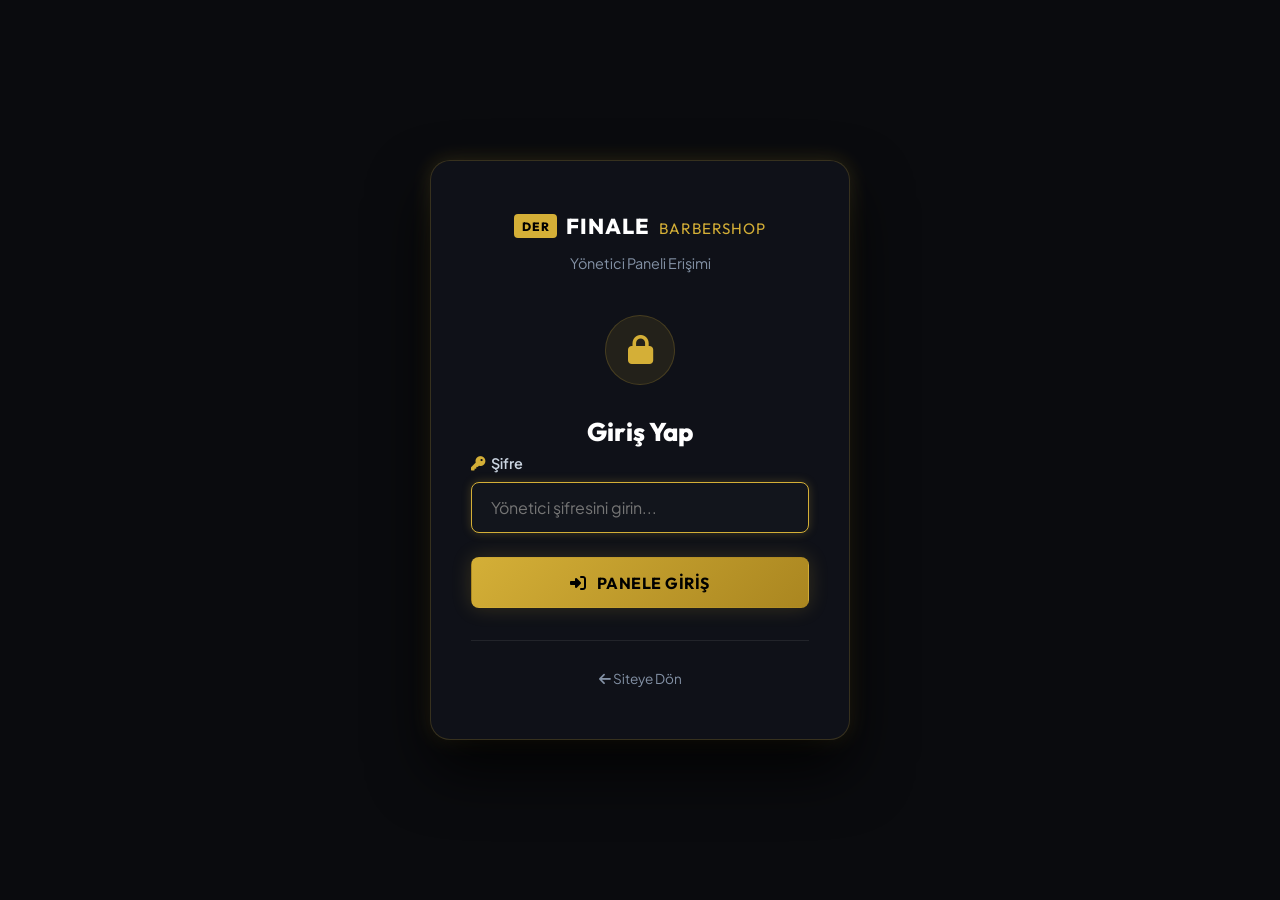
==== commit 583240c6: "Add files via upload" ====
--- a/admin.html
+++ b/admin.html
@@ -1,515 +1,489 @@
-<!DOCTYPE html>
-<html lang="tr">
-<head>
-    <meta charset="UTF-8">
-    <meta name="viewport" content="width=device-width, initial-scale=1.0">
-    <title>Der Finale Barbershop | Yönetici Paneli</title>
-    
-    <!-- Google Fonts -->
-    <link rel="preconnect" href="https://fonts.googleapis.com">
-    <link rel="preconnect" href="https://fonts.gstatic.com" crossorigin>
-    <link href="https://fonts.googleapis.com/css2?family=Cinzel:wght@500;600;700;800;900&family=Plus+Jakarta+Sans:wght@300;400;500;600;700;800&display=swap" rel="stylesheet">
-    
-    <!-- FontAwesome Icons -->
-    <link rel="stylesheet" href="https://cdnjs.cloudflare.com/ajax/libs/font-awesome/6.4.0/css/all.min.css">
-    
-    <link rel="stylesheet" href="style.css">
-
-    <style>
-        /* =============================
-           MONOCHROME ADMIN LOGIN SCREEN
-        ============================= */
-        .login-screen {
-            position: fixed;
-            inset: 0;
-            background: #000000;
-            display: flex;
-            align-items: center;
-            justify-content: center;
-            z-index: 9999;
-            padding: 1.5rem;
-        }
-
-        .login-card {
-            background: #090a0d;
-            border: 1px solid var(--border-silver);
-            border-radius: var(--radius-sm);
-            padding: 3rem 2.5rem;
-            width: 100%;
-            max-width: 420px;
-            box-shadow: var(--shadow-card), var(--shadow-white);
-            text-align: center;
-        }
-
-        .login-logo {
-            display: flex;
-            align-items: center;
-            justify-content: center;
-            gap: 0.6rem;
-            margin-bottom: 0.5rem;
-        }
-
-        .login-subtitle {
-            color: var(--text-muted);
-            font-size: 0.85rem;
-            text-transform: uppercase;
-            letter-spacing: 2px;
-            margin-bottom: 2rem;
-        }
-
-        .login-icon-box {
-            width: 70px;
-            height: 70px;
-            background: rgba(255, 255, 255, 0.08);
-            border: 1px solid var(--border-silver);
-            border-radius: 50%;
-            display: flex;
-            align-items: center;
-            justify-content: center;
-            font-size: 1.8rem;
-            color: var(--silver-white);
-            margin: 0 auto 1.8rem;
-        }
-
-        .login-title {
-            font-size: 1.6rem;
-            font-weight: 800;
-            margin-bottom: 0.3rem;
-            letter-spacing: 2px;
-        }
-
-        .login-form {
-            display: flex;
-            flex-direction: column;
-            gap: 1rem;
-            text-align: left;
-        }
-
-        .login-form label {
-            font-size: 0.85rem;
-            font-weight: 700;
-            color: var(--text-secondary);
-            margin-bottom: 0.4rem;
-            display: block;
-            text-transform: uppercase;
-            letter-spacing: 1px;
-        }
-
-        .login-form label i {
-            color: var(--silver-white);
-            margin-right: 0.4rem;
-        }
-
-        .login-error {
-            background: rgba(239, 68, 68, 0.12);
-            border: 1px solid rgba(239, 68, 68, 0.3);
-            color: #ef4444;
-            padding: 0.7rem 1rem;
-            border-radius: var(--radius-sm);
-            font-size: 0.9rem;
-            display: none;
-        }
-
-        .login-error.show { display: block; }
-
-        .btn-login {
-            margin-top: 0.5rem;
-            width: 100%;
-            padding: 0.9rem;
-            font-size: 0.95rem;
-        }
-
-        /* =============================
-           ADMIN DASHBOARD STYLES
-        ============================= */
-        .admin-page {
-            padding-top: 7rem;
-            padding-bottom: 5rem;
-            min-height: 100vh;
-        }
-
-        .admin-stats-grid {
-            display: grid;
-            grid-template-columns: repeat(auto-fit, minmax(220px, 1fr));
-            gap: 1.5rem;
-            margin-bottom: 2.5rem;
-        }
-
-        .admin-stat-card {
-            padding: 1.5rem;
-            display: flex;
-            align-items: center;
-            gap: 1.2rem;
-            background: var(--bg-card);
-            border: 1px solid var(--border-silver);
-            border-radius: var(--radius-sm);
-        }
-
-        .admin-stat-icon {
-            font-size: 1.6rem;
-            color: #000000;
-            background: #ffffff;
-            width: 54px; height: 54px;
-            display: flex; align-items: center; justify-content: center;
-            border-radius: 2px;
-            flex-shrink: 0;
-        }
-
-        .admin-stat-info h3 {
-            font-size: 2rem;
-            font-weight: 800;
-            font-family: var(--font-heading);
-        }
-
-        .admin-stat-info p {
-            font-size: 0.8rem;
-            color: var(--text-muted);
-            text-transform: uppercase;
-            letter-spacing: 1px;
-        }
-
-        .admin-controls-bar {
-            padding: 1.5rem;
-            margin-bottom: 1.8rem;
-            display: flex;
-            flex-wrap: wrap;
-            gap: 1rem;
-            align-items: center;
-            justify-content: space-between;
-            background: var(--bg-card);
-            border: 1px solid var(--border-silver);
-            border-radius: var(--radius-sm);
-        }
-
-        .filter-group {
-            display: flex;
-            flex-wrap: wrap;
-            gap: 0.8rem;
-            align-items: center;
-            flex: 1;
-        }
-
-        .filter-input {
-            max-width: 240px;
-        }
-
-        .table-responsive {
-            width: 100%;
-            overflow-x: auto;
-            border-radius: var(--radius-sm);
-            border: 1px solid var(--border-silver);
-            background: var(--bg-card);
-        }
-
-        .admin-table {
-            width: 100%;
-            border-collapse: collapse;
-            text-align: left;
-        }
-
-        .admin-table th, .admin-table td {
-            padding: 1.1rem;
-            border-bottom: 1px solid var(--border-light);
-            font-size: 0.95rem;
-        }
-
-        .admin-table th {
-            background: rgba(0, 0, 0, 0.8);
-            color: var(--silver-white);
-            font-family: var(--font-heading);
-            font-weight: 700;
-            text-transform: uppercase;
-            font-size: 0.8rem;
-            letter-spacing: 1px;
-        }
-
-        .admin-table tr:hover {
-            background: rgba(255, 255, 255, 0.03);
-        }
-
-        .badge-status {
-            padding: 0.3rem 0.7rem;
-            border-radius: 2px;
-            font-size: 0.75rem;
-            font-weight: 700;
-            display: inline-block;
-            text-transform: uppercase;
-            letter-spacing: 1px;
-        }
-
-        .status-bekliyor {
-            background: rgba(255, 255, 255, 0.1);
-            color: var(--silver-white);
-            border: 1px solid var(--border-silver);
-        }
-
-        .status-onaylandi {
-            background: rgba(16, 185, 129, 0.15);
-            color: #10b981;
-            border: 1px solid rgba(16, 185, 129, 0.3);
-        }
-
-        .status-storniert {
-            background: rgba(239, 68, 68, 0.15);
-            color: #ef4444;
-            border: 1px solid rgba(239, 68, 68, 0.3);
-        }
-
-        .action-buttons {
-            display: flex;
-            gap: 0.4rem;
-        }
-
-        .btn-icon {
-            width: 32px;
-            height: 32px;
-            padding: 0;
-            border-radius: 2px;
-            font-size: 0.85rem;
-            border: none;
-            cursor: pointer;
-            display: flex;
-            align-items: center;
-            justify-content: center;
-        }
-
-        .btn-confirm { background: #10b981; color: #fff; }
-        .btn-cancel { background: #f59e0b; color: #fff; }
-        .btn-delete { background: #ef4444; color: #fff; }
-
-        .btn-confirm:hover, .btn-cancel:hover, .btn-delete:hover {
-            opacity: 0.85;
-        }
-
-        .empty-table-state {
-            padding: 4rem;
-            text-align: center;
-            color: var(--text-muted);
-        }
-
-        .empty-table-state i {
-            font-size: 3rem;
-            color: var(--silver-white);
-            margin-bottom: 1rem;
-            display: block;
-        }
-
-        /* Logout button */
-        .btn-logout {
-            background: rgba(239, 68, 68, 0.1);
-            border: 1px solid rgba(239, 68, 68, 0.3);
-            color: #ef4444;
-            font-size: 0.85rem;
-        }
-        .btn-logout:hover {
-            background: rgba(239, 68, 68, 0.25);
-        }
-    </style>
-</head>
-<body>
-
-    <!-- ================================
-         LOGIN SCREEN
-    ================================ -->
-    <div class="login-screen" id="loginScreen">
-        <div class="login-card">
-            <div class="login-logo">
-                <span class="logo-badge">DER FINALE</span>
-                <span class="logo-text">BARBERSHOP <span class="logo-sub">MÖRFELDEN</span></span>
-            </div>
-            <p class="login-subtitle">Yönetici Paneli Erişimi</p>
-
-            <div class="login-icon-box">
-                <i class="fa-solid fa-lock"></i>
-            </div>
-
-            <h1 class="login-title">Giriş Yap</h1>
-
-            <form class="login-form" id="loginForm" onsubmit="doLogin(event)">
-                <div>
-                    <label for="adminPass"><i class="fa-solid fa-key"></i>Şifre</label>
-                    <input type="password" id="adminPass" class="form-control" placeholder="Yönetici şifresini girin..." autofocus required>
-                </div>
-                <div class="login-error" id="loginError">
-                    <i class="fa-solid fa-circle-xmark"></i> Hatalı şifre. Lütfen tekrar deneyin.
-                </div>
-                <button type="submit" class="btn btn-primary btn-login">
-                    <i class="fa-solid fa-right-to-bracket"></i> Panele Giriş
-                </button>
-            </form>
-
-            <div style="margin-top: 2rem; padding-top: 1.5rem; border-top: 1px solid var(--border-light);">
-                <a href="index.html" style="color: var(--text-muted); font-size: 0.85rem;">
-                    <i class="fa-solid fa-arrow-left"></i> Siteye Dön
-                </a>
-            </div>
-        </div>
-    </div>
-
-    <!-- ================================
-         ADMIN DASHBOARD (hidden until login)
-    ================================ -->
-    <div id="adminDashboard" style="display:none;">
-
-        <!-- Header Navbar -->
-        <header class="site-header">
-            <nav class="navbar">
-                <a href="index.html" class="logo">
-                    <span class="logo-badge">DER FINALE</span>
-                    <span class="logo-text">BARBERSHOP <span class="logo-sub">MÖRFELDEN</span></span>
-                    <span style="font-size: 0.75rem; color: #000000; background: #ffffff; font-weight: 900; margin-left: 0.5rem; padding: 0.1rem 0.5rem; border-radius: 2px;">ADMIN</span>
-                </a>
-
-                <div class="nav-actions">
-                    <button class="btn btn-logout btn-sm" onclick="doLogout()">
-                        <i class="fa-solid fa-right-from-bracket"></i> Çıkış
-                    </button>
-                    <a href="index.html" class="btn btn-outline btn-sm">
-                        <i class="fa-solid fa-arrow-left"></i> Siteye Dön
-                    </a>
-                </div>
-            </nav>
-        </header>
-
-        <main class="admin-page container">
-
-            <div class="section-header" style="margin-bottom: 2rem;">
-                <div class="section-tag">YÖNETİM PANELDİR</div>
-                <h1 class="section-title">Randevu Yönetimi Dashboard</h1>
-                <p class="section-subtitle" style="margin:0;">Der Finale Barbershop müşterilerinin randevularını yönetin, onaylayın veya silin.</p>
-            </div>
-
-            <!-- Dashboard Statistics -->
-            <div class="admin-stats-grid">
-                <div class="admin-stat-card">
-                    <div class="admin-stat-icon"><i class="fa-solid fa-calendar-check"></i></div>
-                    <div class="admin-stat-info">
-                        <h3 id="statTotalCount">0</h3>
-                        <p>Toplam Randevu</p>
-                    </div>
-                </div>
-
-                <div class="admin-stat-card">
-                    <div class="admin-stat-icon"><i class="fa-solid fa-clock"></i></div>
-                    <div class="admin-stat-info">
-                        <h3 id="statPendingCount">0</h3>
-                        <p>Bekleyen Randevular</p>
-                    </div>
-                </div>
-
-                <div class="admin-stat-card">
-                    <div class="admin-stat-icon"><i class="fa-solid fa-check-double"></i></div>
-                    <div class="admin-stat-info">
-                        <h3 id="statApprovedCount">0</h3>
-                        <p>Onaylanan Randevular</p>
-                    </div>
-                </div>
-
-                <div class="admin-stat-card">
-                    <div class="admin-stat-icon"><i class="fa-solid fa-calendar-day"></i></div>
-                    <div class="admin-stat-info">
-                        <h3 id="statTodayCount">0</h3>
-                        <p>Bugünün Randevuları</p>
-                    </div>
-                </div>
-            </div>
-
-            <!-- Controls & Filters -->
-            <div class="admin-controls-bar">
-                <div class="filter-group">
-                    <!-- Search Bar -->
-                    <input type="text" id="searchInput" class="form-control filter-input" placeholder="Müşteri veya Telefon Ara...">
-                    
-                    <!-- Date Filter -->
-                    <input type="date" id="dateFilter" class="form-control filter-input">
-
-                    <!-- Status Filter -->
-                    <select id="statusFilter" class="form-control filter-input">
-                        <option value="ALL">Tüm Durumlar</option>
-                        <option value="Bekliyor">Bekliyor</option>
-                        <option value="Onaylandı">Onaylandı</option>
-                        <option value="Storniert">Storniert (İptal)</option>
-                    </select>
-
-                    <button class="btn btn-outline btn-sm" onclick="resetFilters()">
-                        <i class="fa-solid fa-rotate-left"></i> Filtre Sıfırla
-                    </button>
-                </div>
-
-                <div>
-                    <button class="btn btn-primary btn-sm" onclick="exportToCSV()">
-                        <i class="fa-solid fa-file-csv"></i> CSV İndir
-                    </button>
-                </div>
-            </div>
-
-            <!-- Appointments Table -->
-            <div class="table-responsive">
-                <table class="admin-table">
-                    <thead>
-                        <tr>
-                            <th>Tarih & Saat</th>
-                            <th>Müşteri Adı</th>
-                            <th>Telefon</th>
-                            <th>Hizmet</th>
-                            <th>Notlar</th>
-                            <th>Durum</th>
-                            <th>İşlemler</th>
-                        </tr>
-                    </thead>
-                    <tbody id="appointmentsTableBody">
-                        <!-- Dynamic Data -->
-                    </tbody>
-                </table>
-            </div>
-        </main>
-
-    </div><!-- end #adminDashboard -->
-
-    <script src="admin.js"></script>
-    <script>
-        // ============================================================
-        // AUTHENTICATION LOGIC (Password: ramsy)
-        // ============================================================
-        const ADMIN_PASSWORD = 'ramsy';
-        const SESSION_KEY = 'finale_admin_auth';
-
-        function checkSession() {
-            return sessionStorage.getItem(SESSION_KEY) === 'true';
-        }
-
-        function showDashboard() {
-            document.getElementById('loginScreen').style.display = 'none';
-            document.getElementById('adminDashboard').style.display = 'block';
-            if (typeof renderDashboard === 'function') {
-                renderDashboard();
-            }
-        }
-
-        function doLogin(e) {
-            e.preventDefault();
-            const pass = document.getElementById('adminPass').value;
-            const errEl = document.getElementById('loginError');
-
-            if (pass === ADMIN_PASSWORD) {
-                sessionStorage.setItem(SESSION_KEY, 'true');
-                errEl.classList.remove('show');
-                showDashboard();
-            } else {
-                errEl.classList.add('show');
-                document.getElementById('adminPass').value = '';
-                document.getElementById('adminPass').focus();
-            }
-        }
-
-        function doLogout() {
-            sessionStorage.removeItem(SESSION_KEY);
-            location.reload();
-        }
-
-        if (checkSession()) {
-            showDashboard();
-        }
-    </script>
-</body>
-</html>
+<!DOCTYPE html>
+<html lang="tr">
+<head>
+    <meta charset="UTF-8">
+    <meta name="viewport" content="width=device-width, initial-scale=1.0">
+    <title>Finale Barbershop | Yönetici Paneli</title>
+    
+    <!-- Google Fonts -->
+    <link rel="preconnect" href="https://fonts.googleapis.com">
+    <link rel="preconnect" href="https://fonts.gstatic.com" crossorigin>
+    <link href="https://fonts.googleapis.com/css2?family=Outfit:wght@300;400;600;700;800&family=Plus+Jakarta+Sans:wght@300;400;600;700&display=swap" rel="stylesheet">
+    
+    <!-- FontAwesome Icons -->
+    <link rel="stylesheet" href="https://cdnjs.cloudflare.com/ajax/libs/font-awesome/6.4.0/css/all.min.css">
+    
+    <link rel="stylesheet" href="style.css">
+
+    <style>
+        /* =============================
+           LOGIN SCREEN
+        ============================= */
+        .login-screen {
+            position: fixed;
+            inset: 0;
+            background: var(--bg-dark);
+            display: flex;
+            align-items: center;
+            justify-content: center;
+            z-index: 9999;
+            padding: 1.5rem;
+        }
+
+        .login-card {
+            background: var(--bg-panel);
+            backdrop-filter: blur(20px);
+            -webkit-backdrop-filter: blur(20px);
+            border: 1px solid var(--border-gold);
+            border-radius: var(--radius-lg);
+            padding: 3rem 2.5rem;
+            width: 100%;
+            max-width: 420px;
+            box-shadow: 0 30px 60px rgba(0,0,0,0.8), var(--shadow-gold);
+            text-align: center;
+        }
+
+        .login-logo {
+            display: flex;
+            align-items: center;
+            justify-content: center;
+            gap: 0.6rem;
+            margin-bottom: 0.5rem;
+        }
+
+        .login-subtitle {
+            color: var(--text-muted);
+            font-size: 0.9rem;
+            margin-bottom: 2.5rem;
+        }
+
+        .login-icon-box {
+            width: 70px;
+            height: 70px;
+            background: rgba(212, 175, 55, 0.1);
+            border: 1px solid var(--border-gold);
+            border-radius: 50%;
+            display: flex;
+            align-items: center;
+            justify-content: center;
+            font-size: 1.8rem;
+            color: var(--primary-gold);
+            margin: 0 auto 2rem;
+        }
+
+        .login-title {
+            font-size: 1.6rem;
+            font-weight: 800;
+            margin-bottom: 0.3rem;
+        }
+
+        .login-form {
+            display: flex;
+            flex-direction: column;
+            gap: 1rem;
+            text-align: left;
+        }
+
+        .login-form label {
+            font-size: 0.9rem;
+            font-weight: 600;
+            color: var(--text-secondary);
+            margin-bottom: 0.4rem;
+            display: block;
+        }
+
+        .login-form label i {
+            color: var(--primary-gold);
+            margin-right: 0.4rem;
+        }
+
+        .login-error {
+            background: rgba(239, 68, 68, 0.12);
+            border: 1px solid rgba(239, 68, 68, 0.3);
+            color: #ef4444;
+            padding: 0.7rem 1rem;
+            border-radius: var(--radius-sm);
+            font-size: 0.9rem;
+            display: none;
+        }
+
+        .login-error.show { display: block; }
+
+        .btn-login {
+            margin-top: 0.5rem;
+            width: 100%;
+            padding: 0.9rem;
+            font-size: 1rem;
+        }
+
+        /* =============================
+           ADMIN DASHBOARD
+        ============================= */
+        .admin-page {
+            padding-top: 6rem;
+            min-height: 100vh;
+        }
+
+        .admin-stats-grid {
+            display: grid;
+            grid-template-columns: repeat(auto-fit, minmax(220px, 1fr));
+            gap: 1.5rem;
+            margin-bottom: 2.5rem;
+        }
+
+        .admin-stat-card {
+            padding: 1.5rem;
+            display: flex;
+            align-items: center;
+            gap: 1.2rem;
+        }
+
+        .admin-stat-icon {
+            font-size: 2rem;
+            color: var(--primary-gold);
+            background: rgba(212, 175, 55, 0.1);
+            width: 60px; height: 60px;
+            display: flex; align-items: center; justify-content: center;
+            border-radius: var(--radius-sm);
+        }
+
+        .admin-stat-info h3 {
+            font-size: 1.8rem;
+            font-weight: 800;
+        }
+
+        .admin-stat-info p {
+            font-size: 0.85rem;
+            color: var(--text-muted);
+        }
+
+        .admin-controls-bar {
+            padding: 1.5rem;
+            margin-bottom: 1.8rem;
+            display: flex;
+            flex-wrap: wrap;
+            gap: 1rem;
+            align-items: center;
+            justify-content: space-between;
+        }
+
+        .filter-group {
+            display: flex;
+            flex-wrap: wrap;
+            gap: 0.8rem;
+            align-items: center;
+            flex: 1;
+        }
+
+        .filter-input {
+            max-width: 240px;
+        }
+
+        .table-responsive {
+            width: 100%;
+            overflow-x: auto;
+            border-radius: var(--radius-md);
+            border: 1px solid var(--border-gold);
+        }
+
+        .admin-table {
+            width: 100%;
+            border-collapse: collapse;
+            background: var(--bg-card);
+            text-align: left;
+        }
+
+        .admin-table th, .admin-table td {
+            padding: 1.1rem;
+            border-bottom: 1px solid var(--border-light);
+            font-size: 0.95rem;
+        }
+
+        .admin-table th {
+            background: rgba(0, 0, 0, 0.4);
+            color: var(--primary-gold);
+            font-family: var(--font-heading);
+            font-weight: 700;
+            text-transform: uppercase;
+            font-size: 0.8rem;
+            letter-spacing: 0.5px;
+        }
+
+        .admin-table tr:hover {
+            background: rgba(255, 255, 255, 0.02);
+        }
+
+        .badge-status {
+            padding: 0.3rem 0.7rem;
+            border-radius: var(--radius-full);
+            font-size: 0.8rem;
+            font-weight: 700;
+            display: inline-block;
+        }
+
+        .status-bekliyor {
+            background: rgba(245, 158, 11, 0.15);
+            color: #f59e0b;
+            border: 1px solid rgba(245, 158, 11, 0.3);
+        }
+
+        .status-onaylandi {
+            background: rgba(16, 185, 129, 0.15);
+            color: #10b981;
+            border: 1px solid rgba(16, 185, 129, 0.3);
+        }
+
+        .status-storniert {
+            background: rgba(239, 68, 68, 0.15);
+            color: #ef4444;
+            border: 1px solid rgba(239, 68, 68, 0.3);
+        }
+
+        .action-buttons {
+            display: flex;
+            gap: 0.4rem;
+        }
+
+        .btn-icon {
+            width: 32px;
+            height: 32px;
+            padding: 0;
+            border-radius: 4px;
+            font-size: 0.85rem;
+        }
+
+        .btn-confirm { background: #10b981; color: #fff; }
+        .btn-cancel { background: #f59e0b; color: #fff; }
+        .btn-delete { background: #ef4444; color: #fff; }
+
+        .empty-table-state {
+            padding: 4rem;
+            text-align: center;
+            color: var(--text-muted);
+        }
+
+        .empty-table-state i {
+            font-size: 3rem;
+            color: var(--primary-gold);
+            margin-bottom: 1rem;
+            display: block;
+        }
+
+        /* Logout button */
+        .btn-logout {
+            background: rgba(239, 68, 68, 0.1);
+            border: 1px solid rgba(239, 68, 68, 0.3);
+            color: #ef4444;
+            font-size: 0.85rem;
+        }
+        .btn-logout:hover {
+            background: rgba(239, 68, 68, 0.2);
+            transform: none;
+        }
+    </style>
+</head>
+<body>
+
+    <!-- ================================
+         LOGIN SCREEN
+    ================================ -->
+    <div class="login-screen" id="loginScreen">
+        <div class="login-card">
+            <div class="login-logo">
+                <span class="logo-badge">DER</span>
+                <span class="logo-text">FINALE <span class="logo-sub">BARBERSHOP</span></span>
+            </div>
+            <p class="login-subtitle">Yönetici Paneli Erişimi</p>
+
+            <div class="login-icon-box">
+                <i class="fa-solid fa-lock"></i>
+            </div>
+
+            <h1 class="login-title">Giriş Yap</h1>
+
+            <form class="login-form" id="loginForm" onsubmit="doLogin(event)">
+                <div>
+                    <label for="adminPass"><i class="fa-solid fa-key"></i>Şifre</label>
+                    <input type="password" id="adminPass" class="form-control" placeholder="Yönetici şifresini girin..." autofocus required>
+                </div>
+                <div class="login-error" id="loginError">
+                    <i class="fa-solid fa-circle-xmark"></i> Hatalı şifre. Lütfen tekrar deneyin.
+                </div>
+                <button type="submit" class="btn btn-primary btn-login">
+                    <i class="fa-solid fa-right-to-bracket"></i> Panele Giriş
+                </button>
+            </form>
+
+            <div style="margin-top: 2rem; padding-top: 1.5rem; border-top: 1px solid var(--border-light);">
+                <a href="index.html" style="color: var(--text-muted); font-size: 0.85rem;">
+                    <i class="fa-solid fa-arrow-left"></i> Siteye Dön
+                </a>
+            </div>
+        </div>
+    </div>
+
+    <!-- ================================
+         ADMIN DASHBOARD (hidden until login)
+    ================================ -->
+    <div id="adminDashboard" style="display:none;">
+
+        <!-- Header Navbar -->
+        <header class="site-header">
+            <nav class="navbar">
+                <a href="index.html" class="logo">
+                    <span class="logo-badge">DER</span>
+                    <span class="logo-text">FINALE <span class="logo-sub">BARBERSHOP</span></span>
+                    <span style="font-size: 0.85rem; color: var(--primary-gold); margin-left: 0.5rem; background: rgba(212,175,55,0.15); padding: 0.1rem 0.5rem; border-radius: 4px;">ADMIN</span>
+                </a>
+
+                <div class="nav-actions">
+                    <button class="btn btn-logout btn-sm" onclick="doLogout()">
+                        <i class="fa-solid fa-right-from-bracket"></i> Çıkış
+                    </button>
+                    <a href="index.html" class="btn btn-outline btn-sm">
+                        <i class="fa-solid fa-arrow-left"></i> Siteye Dön
+                    </a>
+                </div>
+            </nav>
+        </header>
+
+        <main class="admin-page container">
+
+            <div class="section-header">
+                <div class="section-tag">YÖNETİM PANELDİR</div>
+                <h1 class="section-title">Randevu Yönetimi Dashboard</h1>
+                <p class="section-subtitle">Der Finale Barbershop müşterilerinin randevularını yönetin, onaylayın veya silin.</p>
+            </div>
+
+            <!-- Dashboard Statistics -->
+            <div class="admin-stats-grid">
+                <div class="admin-stat-card glass-panel">
+                    <div class="admin-stat-icon"><i class="fa-solid fa-calendar-check"></i></div>
+                    <div class="admin-stat-info">
+                        <h3 id="statTotalCount">0</h3>
+                        <p>Toplam Randevu</p>
+                    </div>
+                </div>
+
+                <div class="admin-stat-card glass-panel">
+                    <div class="admin-stat-icon"><i class="fa-solid fa-clock"></i></div>
+                    <div class="admin-stat-info">
+                        <h3 id="statPendingCount">0</h3>
+                        <p>Bekleyen Randevular</p>
+                    </div>
+                </div>
+
+                <div class="admin-stat-card glass-panel">
+                    <div class="admin-stat-icon"><i class="fa-solid fa-check-double"></i></div>
+                    <div class="admin-stat-info">
+                        <h3 id="statApprovedCount">0</h3>
+                        <p>Onaylanan Randevular</p>
+                    </div>
+                </div>
+
+                <div class="admin-stat-card glass-panel">
+                    <div class="admin-stat-icon"><i class="fa-solid fa-calendar-day"></i></div>
+                    <div class="admin-stat-info">
+                        <h3 id="statTodayCount">0</h3>
+                        <p>Bugünün Randevuları</p>
+                    </div>
+                </div>
+            </div>
+
+            <!-- Controls & Filters -->
+            <div class="admin-controls-bar glass-panel">
+                <div class="filter-group">
+                    <!-- Search Bar -->
+                    <input type="text" id="searchInput" class="form-control filter-input" placeholder="Müşteri veya Telefon Ara...">
+                    
+                    <!-- Date Filter -->
+                    <input type="date" id="dateFilter" class="form-control filter-input">
+
+                    <!-- Status Filter -->
+                    <select id="statusFilter" class="form-control filter-input">
+                        <option value="ALL">Tüm Durumlar</option>
+                        <option value="Bekliyor">Bekliyor</option>
+                        <option value="Onaylandı">Onaylandı</option>
+                        <option value="Storniert">Storniert (İptal)</option>
+                    </select>
+
+                    <button class="btn btn-outline btn-sm" onclick="resetFilters()">
+                        <i class="fa-solid fa-rotate-left"></i> Filtre Sıfırla
+                    </button>
+                </div>
+
+                <div>
+                    <button class="btn btn-primary btn-sm" onclick="exportToCSV()">
+                        <i class="fa-solid fa-file-csv"></i> CSV İndir
+                    </button>
+                </div>
+            </div>
+
+            <!-- Appointments Table -->
+            <div class="table-responsive">
+                <table class="admin-table">
+                    <thead>
+                        <tr>
+                            <th>Tarih & Saat</th>
+                            <th>Müşteri Adı</th>
+                            <th>Telefon</th>
+                            <th>Hizmet</th>
+                            <th>Notlar</th>
+                            <th>Durum</th>
+                            <th>İşlemler</th>
+                        </tr>
+                    </thead>
+                    <tbody id="appointmentsTableBody">
+                        <!-- Dynamic Data -->
+                    </tbody>
+                </table>
+            </div>
+        </main>
+
+    </div><!-- end #adminDashboard -->
+
+    <script src="admin.js"></script>
+    <script>
+        // ============================================================
+        // LOGIN LOGIC
+        // ============================================================
+        const ADMIN_PASSWORD = 'finale1234';
+        const SESSION_KEY = 'finale_admin_auth';
+
+        function checkSession() {
+            return sessionStorage.getItem(SESSION_KEY) === 'true';
+        }
+
+        function showDashboard() {
+            document.getElementById('loginScreen').style.display = 'none';
+            document.getElementById('adminDashboard').style.display = 'block';
+        }
+
+        function doLogin(e) {
+            e.preventDefault();
+            const pass = document.getElementById('adminPass').value;
+            const errEl = document.getElementById('loginError');
+
+            if (pass === ADMIN_PASSWORD) {
+                sessionStorage.setItem(SESSION_KEY, 'true');
+                errEl.classList.remove('show');
+                showDashboard();
+            } else {
+                errEl.classList.add('show');
+                document.getElementById('adminPass').value = '';
+                document.getElementById('adminPass').focus();
+            }
+        }
+
+        function doLogout() {
+            sessionStorage.removeItem(SESSION_KEY);
+            location.reload();
+        }
+
+        // Auto-check on page load
+        if (checkSession()) {
+            showDashboard();
+        }
+    </script>
+</body>
+</html>
--- a/style.css
+++ b/style.css
@@ -1,1780 +1,1405 @@
-/* ==========================================================================
-   DER FINALE BARBERSHOP V2 - BLACK & WHITE ULTRA-LUXURY (MONOCHROME ATELIER)
-   ========================================================================== */
-
-@import url('https://fonts.googleapis.com/css2?family=Cinzel:wght@500;600;700;800;900&family=Plus+Jakarta+Sans:wght@300;400;500;600;700;800&display=swap');
-
-/* Mobile-first: prevent any horizontal overflow */
-html, body {
-    overflow-x: hidden;
-    width: 100%;
-}
-
-:root {
-    /* Color Palette - Ultra-Luxury Monochrome (Siyah & Beyaz) */
-    --bg-void: #000000;
-    --bg-main: #050507;
-    --bg-card: #0c0d10;
-    --bg-card-hover: #14161c;
-    --bg-glass: rgba(12, 13, 16, 0.75);
-    --bg-glass-strong: rgba(5, 5, 7, 0.92);
-    
-    /* Monochrome Accents */
-    --silver-white: #ffffff;
-    --silver-light: #f1f5f9;
-    --silver-muted: #94a3b8;
-    --silver-dark: #334155;
-    
-    --silver-glow: rgba(255, 255, 255, 0.25);
-    --silver-halo: rgba(255, 255, 255, 0.08);
-    
-    /* Status Colors (Functional) */
-    --cyber-teal: #00f0b5;
-    --status-closed: #ef4444;
-
-    /* Text Colors */
-    --text-primary: #ffffff;
-    --text-secondary: #cbd5e1;
-    --text-muted: #64748b;
-
-    /* Crisp High-Contrast Borders */
-    --border-silver: rgba(255, 255, 255, 0.2);
-    --border-silver-bright: rgba(255, 255, 255, 0.7);
-    --border-light: rgba(255, 255, 255, 0.1);
-
-    /* Fonts */
-    --font-heading: 'Cinzel', serif;
-    --font-body: 'Plus Jakarta Sans', sans-serif;
-
-    /* Radii - Architectural Sharp & Pill Mix */
-    --radius-sm: 4px;
-    --radius-md: 12px;
-    --radius-lg: 20px;
-    --radius-pill: 9999px;
-
-    /* Shadows & Transitions */
-    --shadow-white: 0 10px 35px rgba(255, 255, 255, 0.18);
-    --shadow-glow: 0 0 50px rgba(255, 255, 255, 0.12);
-    --shadow-card: 0 25px 50px rgba(0, 0, 0, 0.95);
-    --transition-fast: all 0.25s cubic-bezier(0.16, 1, 0.3, 1);
-    --transition-smooth: all 0.4s cubic-bezier(0.16, 1, 0.3, 1);
-}
-
-/* ==========================================================================
-   RESET & BASE STYLES
-   ========================================================================== */
-*, *::before, *::after {
-    box-sizing: border-box;
-    margin: 0;
-    padding: 0;
-}
-
-html {
-    scroll-behavior: smooth;
-    font-size: 16px;
-}
-
-body {
-    background-color: var(--bg-void);
-    color: var(--text-primary);
-    font-family: var(--font-body);
-    line-height: 1.6;
-    overflow-x: hidden;
-    -webkit-font-smoothing: antialiased;
-}
-
-/* Scrollbar */
-::-webkit-scrollbar {
-    width: 6px;
-}
-::-webkit-scrollbar-track {
-    background: var(--bg-void);
-}
-::-webkit-scrollbar-thumb {
-    background: var(--silver-dark);
-    border-radius: 3px;
-}
-::-webkit-scrollbar-thumb:hover {
-    background: var(--silver-white);
-}
-
-/* Container */
-.container {
-    width: 100%;
-    max-width: 1240px;
-    margin: 0 auto;
-    padding: 0 1.5rem;
-}
-
-a {
-    color: inherit;
-    text-decoration: none;
-    transition: var(--transition-fast);
-}
-
-img {
-    max-width: 100%;
-    height: auto;
-    display: block;
-}
-
-/* ==========================================================================
-   TYPOGRAPHY & UTILITIES
-   ========================================================================== */
-h1, h2, h3, h4, .brand-title {
-    font-family: var(--font-heading);
-    letter-spacing: 0.05em;
-    text-transform: uppercase;
-}
-
-.mono-gradient-text {
-    background: linear-gradient(135deg, #ffffff 0%, #cbd5e1 50%, #64748b 100%);
-    -webkit-background-clip: text;
-    -webkit-text-fill-color: transparent;
-}
-
-.text-center { text-align: center; }
-
-.section-tag {
-    display: inline-flex;
-    align-items: center;
-    gap: 0.5rem;
-    padding: 0.4rem 1.2rem;
-    border-radius: var(--radius-pill);
-    background: rgba(255, 255, 255, 0.06);
-    border: 1px solid var(--border-silver);
-    color: var(--silver-white);
-    font-size: 0.75rem;
-    font-weight: 700;
-    text-transform: uppercase;
-    letter-spacing: 3px;
-    margin-bottom: 1.2rem;
-}
-
-.section-title {
-    font-size: clamp(2.2rem, 4.5vw, 3.5rem);
-    font-weight: 700;
-    line-height: 1.15;
-    margin-bottom: 1rem;
-    color: var(--silver-white);
-}
-
-.section-subtitle {
-    color: var(--text-secondary);
-    font-size: 1.05rem;
-    max-width: 650px;
-    margin: 0 auto 3.5rem;
-    font-weight: 300;
-    letter-spacing: 0.5px;
-}
-
-/* Glass Panels */
-.glass-panel {
-    background: var(--bg-glass);
-    backdrop-filter: blur(20px);
-    -webkit-backdrop-filter: blur(20px);
-    border: 1px solid var(--border-silver);
-    border-radius: var(--radius-md);
-    box-shadow: var(--shadow-card);
-    transition: var(--transition-smooth);
-}
-
-.glass-panel:hover {
-    border-color: var(--border-silver-bright);
-    box-shadow: var(--shadow-card), var(--shadow-glow);
-}
-
-/* High-Fashion Monochrome Buttons */
-.btn {
-    display: inline-flex;
-    align-items: center;
-    justify-content: center;
-    gap: 0.6rem;
-    padding: 0.9rem 2rem;
-    font-family: var(--font-body);
-    font-size: 0.9rem;
-    font-weight: 700;
-    text-transform: uppercase;
-    letter-spacing: 1.5px;
-    border-radius: var(--radius-sm);
-    cursor: pointer;
-    border: 1px solid transparent;
-    transition: var(--transition-fast);
-    white-space: nowrap;
-}
-
-.btn-primary {
-    background: #ffffff;
-    color: #000000;
-    box-shadow: 0 10px 25px rgba(255, 255, 255, 0.2);
-}
-
-.btn-primary:hover {
-    background: #e2e8f0;
-    transform: translateY(-2px);
-    box-shadow: 0 15px 35px rgba(255, 255, 255, 0.4);
-}
-
-.btn-outline {
-    background: transparent;
-    border: 1px solid var(--border-silver-bright);
-    color: var(--silver-white);
-}
-
-.btn-outline:hover {
-    background: #ffffff;
-    color: #000000;
-    transform: translateY(-2px);
-}
-
-.btn-whatsapp {
-    background: rgba(255, 255, 255, 0.05);
-    border: 1px solid rgba(255, 255, 255, 0.3);
-    color: #ffffff;
-}
-
-.btn-whatsapp:hover {
-    background: #ffffff;
-    color: #000000;
-    transform: translateY(-2px);
-}
-
-.btn-instagram {
-    background: rgba(255, 255, 255, 0.1);
-    border: 1px solid var(--border-silver);
-    color: #ffffff;
-}
-
-.btn-instagram:hover {
-    background: #ffffff;
-    color: #000000;
-    transform: translateY(-2px);
-}
-
-.btn-lg {
-    padding: 1.1rem 2.5rem;
-    font-size: 0.95rem;
-}
-
-.btn-sm {
-    padding: 0.5rem 1.2rem;
-    font-size: 0.8rem;
-}
-
-/* White Pulse Glow */
-@keyframes pulseWhiteGlow {
-    0% { box-shadow: 0 0 0 0 rgba(255, 255, 255, 0.5); }
-    70% { box-shadow: 0 0 0 15px rgba(255, 255, 255, 0); }
-    100% { box-shadow: 0 0 0 0 rgba(255, 255, 255, 0); }
-}
-
-.pulse-glow {
-    animation: pulseWhiteGlow 2.5s infinite;
-}
-
-/* ==========================================================================
-   NAVIGATION BAR
-   ========================================================================== */
-.site-header {
-    position: fixed;
-    top: 1.5rem;
-    left: 0;
-    right: 0;
-    z-index: 1000;
-    padding: 0 1.5rem;
-}
-
-.navbar {
-    max-width: 1200px;
-    margin: 0 auto;
-    background: rgba(5, 5, 7, 0.9);
-    backdrop-filter: blur(25px);
-    -webkit-backdrop-filter: blur(25px);
-    border: 1px solid var(--border-silver);
-    border-radius: var(--radius-sm);
-    padding: 0.85rem 2rem;
-    display: flex;
-    align-items: center;
-    justify-content: space-between;
-    box-shadow: 0 20px 50px rgba(0,0,0,0.9);
-}
-
-.logo {
-    display: flex;
-    align-items: center;
-    gap: 0.7rem;
-    font-weight: 800;
-}
-
-.logo-badge {
-    background: #ffffff;
-    color: #000000;
-    padding: 0.2rem 0.6rem;
-    border-radius: 2px;
-    font-size: 0.7rem;
-    font-weight: 900;
-    letter-spacing: 2px;
-}
-
-.logo-text {
-    font-family: var(--font-heading);
-    font-size: 1.25rem;
-    color: #ffffff;
-    letter-spacing: 2px;
-}
-
-.logo-sub {
-    color: var(--silver-muted);
-    font-size: 0.8rem;
-    font-family: var(--font-body);
-    font-weight: 400;
-}
-
-.nav-links {
-    display: flex;
-    list-style: none;
-    gap: 2.2rem;
-    align-items: center;
-}
-
-.nav-link {
-    font-size: 0.85rem;
-    font-weight: 600;
-    color: var(--text-secondary);
-    text-transform: uppercase;
-    letter-spacing: 1.5px;
-    position: relative;
-    padding: 0.3rem 0;
-}
-
-.nav-link:hover, .nav-link.active {
-    color: var(--silver-white);
-}
-
-.nav-link::after {
-    content: '';
-    position: absolute;
-    bottom: 0;
-    left: 0;
-    width: 0;
-    height: 2px;
-    background: #ffffff;
-    transition: var(--transition-fast);
-}
-
-.nav-link:hover::after, .nav-link.active::after {
-    width: 100%;
-}
-
-.nav-actions {
-    display: flex;
-    align-items: center;
-    gap: 1.2rem;
-}
-
-/* Language Selector */
-.lang-selector {
-    display: flex;
-    align-items: center;
-    gap: 0.4rem;
-    background: rgba(255, 255, 255, 0.05);
-    border: 1px solid var(--border-silver);
-    padding: 0.35rem 0.8rem;
-    border-radius: var(--radius-sm);
-}
-
-.lang-icon {
-    color: var(--silver-white);
-    font-size: 0.85rem;
-}
-
-.lang-selector select {
-    background: transparent;
-    border: none;
-    color: var(--silver-white);
-    font-family: var(--font-body);
-    font-weight: 700;
-    font-size: 0.85rem;
-    cursor: pointer;
-    outline: none;
-}
-
-.lang-selector select option {
-    background: var(--bg-card);
-    color: var(--text-primary);
-}
-
-.mobile-toggle {
-    display: none;
-    background: transparent;
-    border: 1px solid var(--border-silver);
-    color: var(--text-primary);
-    font-size: 1.2rem;
-    padding: 0.5rem 0.8rem;
-    border-radius: var(--radius-sm);
-    cursor: pointer;
-}
-
-/* ==========================================================================
-   HERO SECTION (MONOCHROME LUXURY)
-   ========================================================================== */
-.hero-section {
-    position: relative;
-    padding-top: 12rem;
-    padding-bottom: 8rem;
-    overflow: hidden;
-    background: radial-gradient(circle at 50% 30%, rgba(255, 255, 255, 0.06) 0%, transparent 70%);
-}
-
-.hero-bg-media {
-    position: absolute;
-    inset: 0;
-    z-index: 1;
-    opacity: 0.18;
-    background-image: url('interior.jpg');
-    background-size: cover;
-    background-position: center;
-    filter: grayscale(100%) contrast(140%);
-}
-
-.hero-container {
-    position: relative;
-    z-index: 2;
-    max-width: 1050px;
-    margin: 0 auto;
-    text-align: center;
-}
-
-.hero-badges {
-    display: flex;
-    justify-content: center;
-    flex-wrap: wrap;
-    gap: 0.8rem;
-    margin-bottom: 2rem;
-}
-
-.badge-silver {
-    background: rgba(255, 255, 255, 0.1);
-    border: 1px solid var(--border-silver-bright);
-    color: var(--silver-white);
-}
-
-.badge-glass {
-    background: rgba(255, 255, 255, 0.03);
-    backdrop-filter: blur(10px);
-    border: 1px solid rgba(255, 255, 255, 0.12);
-    color: var(--text-secondary);
-}
-
-.hero-title {
-    font-size: clamp(2.8rem, 6.5vw, 5.2rem);
-    font-weight: 800;
-    line-height: 1.08;
-    margin-bottom: 1.8rem;
-    letter-spacing: 2px;
-}
-
-.hero-subtitle {
-    font-size: clamp(1.05rem, 2vw, 1.25rem);
-    color: var(--text-secondary);
-    max-width: 780px;
-    margin: 0 auto 2.8rem;
-    font-weight: 300;
-}
-
-.hero-buttons {
-    display: flex;
-    justify-content: center;
-    flex-wrap: wrap;
-    gap: 1.2rem;
-    margin-bottom: 4.5rem;
-}
-
-/* Quick Hero Highlights */
-.hero-stats {
-    display: grid;
-    grid-template-columns: repeat(auto-fit, minmax(240px, 1fr));
-    gap: 1.5rem;
-    margin-top: 2rem;
-}
-
-.stat-item {
-    background: rgba(12, 13, 16, 0.85);
-    border: 1px solid var(--border-silver);
-    padding: 1.5rem;
-    border-radius: var(--radius-sm);
-    display: flex;
-    align-items: center;
-    gap: 1.2rem;
-    text-align: left;
-    backdrop-filter: blur(15px);
-}
-
-.stat-icon {
-    font-size: 1.5rem;
-    color: #000000;
-    background: #ffffff;
-    width: 48px;
-    height: 48px;
-    display: flex;
-    align-items: center;
-    justify-content: center;
-    border-radius: 2px;
-    flex-shrink: 0;
-}
-
-.stat-item h4 {
-    font-size: 1rem;
-    font-weight: 700;
-    letter-spacing: 1px;
-}
-
-.stat-item p {
-    font-size: 0.85rem;
-    color: var(--text-muted);
-}
-
-/* ==========================================================================
-   LIVE STORE STATUS BAR
-   ========================================================================== */
-.status-bar-section {
-    margin-top: -2.5rem;
-    position: relative;
-    z-index: 10;
-    margin-bottom: 6rem;
-}
-
-.status-bar-card {
-    padding: 1.8rem 2.5rem;
-    display: flex;
-    flex-wrap: wrap;
-    align-items: center;
-    justify-content: space-between;
-    gap: 1.5rem;
-    background: rgba(5, 5, 7, 0.95);
-    border-radius: var(--radius-sm);
-    border: 1px solid var(--border-silver);
-}
-
-.status-indicator-box {
-    display: flex;
-    align-items: center;
-    gap: 1.2rem;
-}
-
-.status-dot-wrapper {
-    position: relative;
-    width: 22px;
-    height: 22px;
-    display: flex;
-    align-items: center;
-    justify-content: center;
-}
-
-.status-dot {
-    width: 14px;
-    height: 14px;
-    border-radius: 50%;
-    background-color: var(--cyber-teal);
-    box-shadow: 0 0 15px var(--cyber-teal);
-    animation: statusPulse 2s infinite;
-}
-
-.status-dot.closed {
-    background-color: var(--status-closed);
-    box-shadow: 0 0 15px var(--status-closed);
-}
-
-.status-label {
-    display: block;
-    font-family: var(--font-heading);
-    font-size: 1.2rem;
-    font-weight: 700;
-    letter-spacing: 1px;
-}
-
-.status-sub {
-    font-size: 0.85rem;
-    color: var(--text-muted);
-}
-
-.hours-quick-summary {
-    display: flex;
-    flex-wrap: wrap;
-    gap: 0.8rem;
-}
-
-.hours-chip {
-    background: rgba(255, 255, 255, 0.05);
-    border: 1px solid var(--border-light);
-    padding: 0.5rem 1.2rem;
-    border-radius: var(--radius-sm);
-    font-size: 0.85rem;
-    display: flex;
-    align-items: center;
-    gap: 0.5rem;
-}
-
-.hours-chip.closed {
-    border-color: rgba(239, 68, 68, 0.3);
-    color: var(--status-closed);
-}
-
-.hours-chip .day-name {
-    font-weight: 700;
-    color: var(--silver-white);
-}
-
-/* ==========================================================================
-   ABOUT US SECTION
-   ========================================================================== */
-.about-section {
-    padding: 6rem 0;
-}
-
-.about-grid {
-    display: grid;
-    grid-template-columns: 1fr 1fr;
-    gap: 5rem;
-    align-items: center;
-}
-
-.about-description {
-    color: var(--text-secondary);
-    font-size: 1.05rem;
-    margin-bottom: 1.5rem;
-    font-weight: 300;
-}
-
-.features-list {
-    display: flex;
-    flex-direction: column;
-    gap: 1.2rem;
-    margin-top: 2.5rem;
-}
-
-.feature-card {
-    display: flex;
-    align-items: flex-start;
-    gap: 1.2rem;
-    background: var(--bg-card);
-    border: 1px solid var(--border-light);
-    padding: 1.3rem;
-    border-radius: var(--radius-sm);
-    transition: var(--transition-fast);
-}
-
-.feature-card:hover {
-    border-color: var(--border-silver-bright);
-    transform: translateX(6px);
-    background: rgba(255, 255, 255, 0.03);
-}
-
-.feature-icon {
-    font-size: 1.3rem;
-    color: #ffffff;
-    background: rgba(255, 255, 255, 0.1);
-    border: 1px solid var(--border-silver);
-    width: 46px;
-    height: 46px;
-    display: flex;
-    align-items: center;
-    justify-content: center;
-    border-radius: 2px;
-    flex-shrink: 0;
-}
-
-.feature-info h3 {
-    font-size: 1.05rem;
-    font-weight: 700;
-    margin-bottom: 0.2rem;
-    letter-spacing: 1px;
-}
-
-.feature-info p {
-    font-size: 0.9rem;
-    color: var(--text-muted);
-}
-
-.about-image-column {
-    position: relative;
-}
-
-.image-wrapper {
-    position: relative;
-    border-radius: var(--radius-sm);
-    overflow: hidden;
-    border: 1px solid var(--border-silver);
-    box-shadow: var(--shadow-card);
-}
-
-.about-img {
-    width: 100%;
-    height: 500px;
-    object-fit: cover;
-    filter: grayscale(80%) contrast(120%);
-    transition: var(--transition-smooth);
-}
-
-.image-wrapper:hover .about-img {
-    filter: grayscale(0%) contrast(100%);
-    transform: scale(1.04);
-}
-
-.experience-badge {
-    position: absolute;
-    bottom: 2rem;
-    left: 2rem;
-    background: rgba(5, 5, 7, 0.95);
-    border: 1px solid var(--border-silver-bright);
-    padding: 1.4rem 2rem;
-    border-radius: var(--radius-sm);
-    display: flex;
-    align-items: center;
-    gap: 1.2rem;
-    box-shadow: var(--shadow-white);
-}
-
-.badge-number {
-    font-family: var(--font-heading);
-    font-size: 2.4rem;
-    font-weight: 800;
-    color: #ffffff;
-    line-height: 1;
-}
-
-.badge-text {
-    font-size: 0.85rem;
-    font-weight: 700;
-    text-transform: uppercase;
-    letter-spacing: 1px;
-    line-height: 1.3;
-}
-
-/* ==========================================================================
-   SERVICES & PRICING SECTION (MONOCHROME LUXURY CARDS)
-   ========================================================================== */
-.services-section {
-    padding: 7rem 0;
-    background: radial-gradient(circle at 50% 50%, rgba(255, 255, 255, 0.03) 0%, transparent 80%);
-}
-
-.services-cards-grid {
-    display: grid;
-    grid-template-columns: repeat(auto-fit, minmax(220px, 1fr));
-    gap: 1.8rem;
-    margin-bottom: 4.5rem;
-}
-
-.service-card {
-    position: relative;
-    padding: 2.5rem 1.8rem 2rem;
-    display: flex;
-    flex-direction: column;
-    justify-content: space-between;
-    cursor: pointer;
-    height: 100%;
-    border-radius: var(--radius-sm);
-    background: var(--bg-card);
-    border: 1px solid var(--border-silver);
-    transition: var(--transition-smooth);
-}
-
-.service-card:hover {
-    background: #ffffff;
-    color: #000000;
-    transform: translateY(-8px);
-    box-shadow: var(--shadow-white);
-}
-
-.service-card:hover .service-icon,
-.service-card:hover .service-name,
-.service-card:hover .service-price {
-    color: #000000;
-}
-
-.service-card:hover .service-desc {
-    color: #334155;
-}
-
-.service-card:hover .btn-outline {
-    background: #000000;
-    color: #ffffff;
-    border-color: #000000;
-}
-
-.service-card.featured-service {
-    border-color: var(--silver-white);
-    box-shadow: var(--shadow-glow);
-}
-
-.service-badge {
-    position: absolute;
-    top: 1.2rem;
-    right: 1.2rem;
-    background: rgba(255, 255, 255, 0.1);
-    border: 1px solid var(--border-light);
-    color: var(--text-secondary);
-    font-size: 0.65rem;
-    font-weight: 800;
-    padding: 0.25rem 0.7rem;
-    border-radius: 2px;
-    text-transform: uppercase;
-    letter-spacing: 1px;
-}
-
-.service-badge.gold {
-    background: #ffffff;
-    color: #000000;
-    border: none;
-}
-
-.service-icon {
-    font-size: 2.2rem;
-    color: var(--silver-white);
-    margin-bottom: 1.5rem;
-    transition: var(--transition-fast);
-}
-
-.service-name {
-    font-size: 1.2rem;
-    font-weight: 700;
-    margin-bottom: 0.8rem;
-    transition: var(--transition-fast);
-}
-
-.service-desc {
-    color: var(--text-muted);
-    font-size: 0.9rem;
-    margin-bottom: 2rem;
-    flex-grow: 1;
-    transition: var(--transition-fast);
-}
-
-.service-footer {
-    display: flex;
-    align-items: center;
-    justify-content: space-between;
-    border-top: 1px solid var(--border-light);
-    padding-top: 1.5rem;
-}
-
-.service-price {
-    font-family: var(--font-heading);
-    font-size: 1.8rem;
-    font-weight: 800;
-    color: var(--silver-white);
-    transition: var(--transition-fast);
-}
-
-/* Price List Table */
-.price-list-container {
-    padding: 3rem;
-    border-radius: var(--radius-sm);
-}
-
-.price-table-title {
-    font-size: 1.4rem;
-    font-weight: 800;
-    margin-bottom: 2.5rem;
-    color: var(--silver-white);
-    display: flex;
-    align-items: center;
-    gap: 0.8rem;
-    letter-spacing: 2px;
-}
-
-.price-items-grid {
-    display: grid;
-    grid-template-columns: repeat(auto-fit, minmax(320px, 1fr));
-    gap: 1.8rem 3.5rem;
-}
-
-.price-item {
-    display: flex;
-    align-items: center;
-    justify-content: space-between;
-    padding-bottom: 1.2rem;
-    border-bottom: 1px solid var(--border-light);
-}
-
-.price-info .price-title {
-    display: block;
-    font-weight: 700;
-    font-size: 1rem;
-    letter-spacing: 0.5px;
-}
-
-.price-info .price-sub {
-    font-size: 0.85rem;
-    color: var(--text-muted);
-}
-
-.price-tag {
-    font-family: var(--font-heading);
-    font-size: 1.3rem;
-    font-weight: 800;
-    color: var(--silver-white);
-}
-
-/* ==========================================================================
-   GALLERY SECTION
-   ========================================================================== */
-.gallery-section {
-    padding: 7rem 0;
-}
-
-.gallery-grid {
-    display: grid;
-    grid-template-columns: repeat(auto-fit, minmax(260px, 1fr));
-    gap: 1.5rem;
-}
-
-.gallery-card {
-    position: relative;
-    border-radius: var(--radius-sm);
-    overflow: hidden;
-    height: 340px;
-    border: 1px solid var(--border-silver);
-}
-
-.gallery-img {
-    width: 100%;
-    height: 100%;
-    object-fit: cover;
-    filter: grayscale(100%) contrast(120%);
-    transition: var(--transition-smooth);
-}
-
-.gallery-overlay {
-    position: absolute;
-    inset: 0;
-    background: rgba(0, 0, 0, 0.88);
-    opacity: 0;
-    display: flex;
-    flex-direction: column;
-    align-items: center;
-    justify-content: center;
-    gap: 0.8rem;
-    transition: var(--transition-fast);
-    padding: 1.5rem;
-    text-align: center;
-}
-
-.gallery-overlay i {
-    font-size: 2rem;
-    color: var(--silver-white);
-}
-
-.gallery-overlay span {
-    font-family: var(--font-heading);
-    font-weight: 700;
-    font-size: 1.1rem;
-    letter-spacing: 1px;
-}
-
-.gallery-card:hover .gallery-img {
-    filter: grayscale(0%);
-    transform: scale(1.08);
-}
-
-.gallery-card:hover .gallery-overlay {
-    opacity: 1;
-}
-
-/* ==========================================================================
-   REDESIGNED BOOKING ATELIER WIZARD
-   ========================================================================== */
-.booking-section {
-    padding: 5rem 0;
-}
-
-.booking-atelier-frame {
-    background: #06070a;
-    border: 1px solid var(--border-silver-bright);
-    border-radius: var(--radius-sm);
-    padding: 4rem 3rem;
-    box-shadow: var(--shadow-card), 0 0 60px rgba(255, 255, 255, 0.08);
-}
-
-.atelier-booking-wizard {
-    display: flex;
-    flex-direction: column;
-    gap: 3rem;
-    margin-top: 3rem;
-}
-
-.wizard-step-box {
-    background: rgba(12, 13, 16, 0.9);
-    border: 1px solid var(--border-silver);
-    border-radius: var(--radius-sm);
-    padding: 2.2rem;
-}
-
-.step-badge-title {
-    display: flex;
-    align-items: center;
-    gap: 1rem;
-    margin-bottom: 1.8rem;
-    border-bottom: 1px solid var(--border-light);
-    padding-bottom: 1rem;
-}
-
-.step-num {
-    font-family: var(--font-heading);
-    font-size: 1.2rem;
-    font-weight: 900;
-    background: #ffffff;
-    color: #000000;
-    width: 38px;
-    height: 38px;
-    display: flex;
-    align-items: center;
-    justify-content: center;
-    border-radius: 2px;
-}
-
-.step-badge-title h3 {
-    font-size: 1.2rem;
-    font-weight: 800;
-    color: var(--silver-white);
-    letter-spacing: 1.5px;
-    margin: 0;
-}
-
-/* Service Tiles Selector */
-.service-tiles-selector {
-    display: grid;
-    grid-template-columns: repeat(auto-fit, minmax(190px, 1fr));
-    gap: 1.2rem;
-}
-
-.tile-option input[type="radio"] {
-    display: none;
-}
-
-.tile-card {
-    position: relative;
-    background: #000000;
-    border: 1px solid var(--border-silver);
-    padding: 1.6rem 1.2rem;
-    border-radius: var(--radius-sm);
-    display: flex;
-    flex-direction: column;
-    align-items: center;
-    justify-content: center;
-    gap: 0.8rem;
-    cursor: pointer;
-    transition: var(--transition-fast);
-    text-align: center;
-    height: 100%;
-}
-
-.tile-icon {
-    font-size: 1.8rem;
-    color: var(--silver-white);
-    transition: var(--transition-fast);
-}
-
-.tile-name {
-    font-size: 0.9rem;
-    font-weight: 700;
-    color: var(--text-primary);
-    transition: var(--transition-fast);
-}
-
-.tile-price {
-    font-family: var(--font-heading);
-    font-size: 1.2rem;
-    font-weight: 800;
-    color: var(--silver-white);
-    transition: var(--transition-fast);
-}
-
-.tile-vip-tag {
-    position: absolute;
-    top: -10px;
-    background: #ffffff;
-    color: #000000;
-    font-size: 0.6rem;
-    font-weight: 900;
-    padding: 0.15rem 0.5rem;
-    border-radius: 2px;
-    letter-spacing: 1px;
-}
-
-.tile-option input[type="radio"]:checked + .tile-card {
-    background: #ffffff;
-    border-color: #ffffff;
-    box-shadow: var(--shadow-white);
-}
-
-.tile-option input[type="radio"]:checked + .tile-card .tile-icon,
-.tile-option input[type="radio"]:checked + .tile-card .tile-name,
-.tile-option input[type="radio"]:checked + .tile-card .tile-price {
-    color: #000000;
-}
-
-.tile-card:hover {
-    border-color: var(--silver-white);
-    transform: translateY(-3px);
-}
-
-/* Date & Time Matrix */
-.date-time-matrix-grid {
-    display: grid;
-    grid-template-columns: 300px 1fr;
-    gap: 2rem;
-}
-
-.matrix-label {
-    font-size: 0.85rem;
-    font-weight: 700;
-    text-transform: uppercase;
-    letter-spacing: 1px;
-    color: var(--text-secondary);
-    margin-bottom: 0.8rem;
-    display: flex;
-    align-items: center;
-    gap: 0.5rem;
-}
-
-.matrix-date-input {
-    font-size: 1.1rem;
-    padding: 1.1rem;
-}
-
-/* Customer Fields Ribbon */
-.customer-fields-ribbon {
-    display: grid;
-    grid-template-columns: 1fr 1fr;
-    gap: 1.5rem;
-}
-
-.ribbon-input-group {
-    position: relative;
-    display: flex;
-    align-items: center;
-}
-
-.ribbon-input-group.full-ribbon {
-    grid-column: 1 / -1;
-}
-
-.input-icon {
-    position: absolute;
-    left: 1.2rem;
-    color: var(--silver-white);
-    font-size: 1rem;
-    pointer-events: none;
-}
-
-.ribbon-control {
-    padding-left: 3rem !important;
-}
-
-.wizard-action-bar {
-    text-align: center;
-    margin-top: 1rem;
-}
-
-.atelier-submit-btn {
-    width: 100%;
-    max-width: 550px;
-    padding: 1.3rem 2rem;
-    font-size: 1.05rem;
-}
-
-/* Dynamic Time Slots Grid */
-.time-slots-grid {
-    display: grid;
-    grid-template-columns: repeat(auto-fill, minmax(100px, 1fr));
-    gap: 0.8rem;
-}
-
-.slots-placeholder {
-    grid-column: 1 / -1;
-    padding: 2rem;
-    text-align: center;
-    background: rgba(0, 0, 0, 0.4);
-    border: 1px dashed var(--border-silver);
-    border-radius: var(--radius-sm);
-    color: var(--text-muted);
-}
-
-.slots-placeholder i {
-    font-size: 2rem;
-    color: var(--silver-white);
-    margin-bottom: 0.5rem;
-    display: block;
-}
-
-.time-slot-btn {
-    background: rgba(0, 0, 0, 0.8);
-    border: 1px solid var(--border-silver);
-    padding: 0.7rem 0.5rem;
-    border-radius: var(--radius-sm);
-    color: var(--text-primary);
-    font-family: var(--font-body);
-    cursor: pointer;
-    transition: var(--transition-fast);
-    display: flex;
-    flex-direction: column;
-    align-items: center;
-}
-
-.time-slot-btn span {
-    font-family: var(--font-heading);
-    font-size: 1rem;
-    font-weight: 700;
-}
-
-.time-slot-btn small {
-    font-size: 0.7rem;
-    color: var(--cyber-teal);
-}
-
-.time-slot-btn:hover:not(.booked) {
-    background: rgba(255, 255, 255, 0.15);
-    border-color: var(--silver-white);
-}
-
-.time-slot-btn.selected {
-    background: #ffffff !important;
-    color: #000000 !important;
-    border-color: #ffffff !important;
-    box-shadow: var(--shadow-white);
-}
-
-.time-slot-btn.selected small {
-    color: #000000 !important;
-    font-weight: 700;
-}
-
-.time-slot-btn.booked {
-    opacity: 0.3;
-    border-color: var(--border-light);
-    cursor: not-allowed;
-}
-
-.time-slot-btn.booked small {
-    color: var(--text-muted);
-}
-
-/* ==========================================================================
-   PANORAMIC LOCATION & MAP HUB REDESIGN
-   ========================================================================== */
-.contact-section {
-    padding: 7rem 0;
-}
-
-.panoramic-location-hub {
-    position: relative;
-    border-radius: var(--radius-sm);
-    overflow: hidden;
-    border: 1px solid var(--border-silver);
-    height: 600px;
-    box-shadow: var(--shadow-card);
-}
-
-.map-panoramic-bg {
-    position: absolute;
-    inset: 0;
-    width: 100%;
-    height: 100%;
-}
-
-.floating-atelier-capsule {
-    position: absolute;
-    top: 2.5rem;
-    left: 2.5rem;
-    width: 380px;
-    max-width: calc(100% - 5rem);
-    background: rgba(5, 5, 8, 0.95);
-    backdrop-filter: blur(25px);
-    -webkit-backdrop-filter: blur(25px);
-    border: 1px solid var(--border-silver-bright);
-    padding: 2.2rem;
-    border-radius: var(--radius-sm);
-    box-shadow: var(--shadow-card), var(--shadow-glow);
-    z-index: 10;
-}
-
-.capsule-badge {
-    background: #ffffff;
-    color: #000000;
-    font-size: 0.65rem;
-    font-weight: 900;
-    padding: 0.2rem 0.6rem;
-    border-radius: 2px;
-    letter-spacing: 2px;
-    display: inline-block;
-    margin-bottom: 0.8rem;
-}
-
-.capsule-header h3 {
-    font-size: 1.4rem;
-    font-weight: 800;
-    margin-bottom: 0.2rem;
-}
-
-.capsule-header p {
-    color: var(--text-muted);
-    font-size: 0.9rem;
-    margin-bottom: 1.5rem;
-}
-
-.capsule-info-grid {
-    display: flex;
-    flex-direction: column;
-    gap: 1.2rem;
-    margin-bottom: 2rem;
-    border-top: 1px solid var(--border-light);
-    padding-top: 1.2rem;
-}
-
-.capsule-item {
-    display: flex;
-    align-items: center;
-    gap: 1rem;
-}
-
-.capsule-item i {
-    width: 36px;
-    height: 36px;
-    background: rgba(255, 255, 255, 0.1);
-    border: 1px solid var(--border-silver);
-    color: #ffffff;
-    display: flex;
-    align-items: center;
-    justify-content: center;
-    border-radius: 2px;
-    font-size: 0.9rem;
-    flex-shrink: 0;
-}
-
-.capsule-item small {
-    display: block;
-    font-size: 0.75rem;
-    color: var(--text-muted);
-    text-transform: uppercase;
-}
-
-.capsule-item a, .capsule-item span {
-    font-size: 0.9rem;
-    font-weight: 600;
-    color: var(--silver-white);
-}
-
-.capsule-action-bar {
-    display: flex;
-    flex-direction: column;
-    gap: 0.8rem;
-}
-
-.capsule-action-bar .btn {
-    width: 100%;
-}
-
-/* ==========================================================================
-   FOOTER
-   ========================================================================== */
-.site-footer {
-    background: #020203;
-    border-top: 1px solid var(--border-silver);
-    padding: 4.5rem 0 2.5rem;
-}
-
-.footer-content {
-    display: flex;
-    flex-wrap: wrap;
-    justify-content: space-between;
-    align-items: center;
-    gap: 2rem;
-    padding-bottom: 3rem;
-    border-bottom: 1px solid var(--border-light);
-}
-
-.footer-brand p {
-    color: var(--text-muted);
-    font-size: 0.9rem;
-    margin-top: 0.5rem;
-}
-
-.footer-links {
-    display: flex;
-    gap: 2.2rem;
-}
-
-.footer-links a {
-    color: var(--text-secondary);
-    font-size: 0.85rem;
-    text-transform: uppercase;
-    letter-spacing: 1px;
-}
-
-.footer-links a:hover {
-    color: var(--silver-white);
-}
-
-.admin-badge-btn {
-    background: rgba(255, 255, 255, 0.05);
-    border: 1px solid var(--border-silver);
-    color: var(--silver-white);
-    padding: 0.6rem 1.4rem;
-    border-radius: var(--radius-sm);
-    font-size: 0.8rem;
-    font-weight: 700;
-    text-transform: uppercase;
-    letter-spacing: 1px;
-}
-
-.admin-badge-btn:hover {
-    background: #ffffff;
-    color: #000000;
-}
-
-.footer-bottom {
-    padding-top: 2rem;
-    color: var(--text-muted);
-    font-size: 0.85rem;
-}
-
-/* ==========================================================================
-   SUCCESS MODAL
-   ========================================================================== */
-.modal-backdrop {
-    position: fixed;
-    inset: 0;
-    background: rgba(0, 0, 0, 0.9);
-    backdrop-filter: blur(20px);
-    z-index: 9999;
-    display: flex;
-    align-items: center;
-    justify-content: center;
-    padding: 1.5rem;
-    opacity: 0;
-    pointer-events: none;
-    transition: var(--transition-fast);
-}
-
-.modal-backdrop.active {
-    opacity: 1;
-    pointer-events: auto;
-}
-
-.modal-box {
-    max-width: 480px;
-    width: 100%;
-    padding: 3.5rem 2.5rem;
-    text-align: center;
-    border-radius: var(--radius-sm);
-    transform: translateY(20px);
-    transition: var(--transition-smooth);
-}
-
-.modal-backdrop.active .modal-box {
-    transform: translateY(0);
-}
-
-.modal-icon {
-    font-size: 3.5rem;
-    color: var(--cyber-teal);
-    margin-bottom: 1.2rem;
-}
-
-.modal-title {
-    font-size: 1.6rem;
-    font-weight: 800;
-    margin-bottom: 1rem;
-    letter-spacing: 1px;
-}
-
-.modal-message {
-    color: var(--text-secondary);
-    font-size: 0.95rem;
-    margin-bottom: 2.2rem;
-    line-height: 1.6;
-}
-
-/* ==========================================================================
-   RESPONSIVE DESIGN — MOBILE FIRST
-   ========================================================================== */
-
-/* ---- Tablet ---- */
-@media (max-width: 1024px) {
-    .date-time-matrix-grid {
-        grid-template-columns: 1fr;
-        gap: 1.5rem;
-    }
-
-    .services-cards-grid {
-        grid-template-columns: repeat(auto-fit, minmax(200px, 1fr));
-    }
-
-    .price-items-grid {
-        grid-template-columns: 1fr;
-    }
-}
-
-@media (max-width: 992px) {
-    .about-grid {
-        grid-template-columns: 1fr;
-    }
-    .about-image-column {
-        order: -1;
-    }
-    .about-img {
-        height: 300px;
-    }
-    .floating-atelier-capsule {
-        position: relative;
-        top: 0; left: 0;
-        width: 100%;
-        max-width: 100%;
-        border-radius: 0;
-    }
-    .panoramic-location-hub {
-        height: auto;
-        display: flex;
-        flex-direction: column;
-    }
-    .map-panoramic-bg {
-        position: relative;
-        height: 350px;
-    }
-}
-
-/* ---- Large Mobile (≤768px) ---- */
-@media (max-width: 768px) {
-    .site-header {
-        top: 0.8rem;
-        padding: 0 0.8rem;
-    }
-
-    .navbar {
-        padding: 0.7rem 1.2rem;
-    }
-
-    .logo-text {
-        font-size: 1rem;
-    }
-
-    .nav-menu {
-        position: fixed;
-        top: 5rem;
-        left: 0.8rem;
-        right: 0.8rem;
-        background: rgba(5,5,7,0.98);
-        border: 1px solid var(--border-silver);
-        border-radius: var(--radius-sm);
-        padding: 1.5rem;
-        flex-direction: column;
-        display: none;
-        box-shadow: var(--shadow-card);
-        z-index: 999;
-    }
-    .nav-menu.active {
-        display: flex;
-    }
-    .nav-links {
-        flex-direction: column;
-        gap: 1.2rem;
-        width: 100%;
-    }
-    .nav-actions {
-        flex-direction: column;
-        width: 100%;
-        margin-top: 1rem;
-    }
-    .mobile-toggle {
-        display: block;
-    }
-
-    /* Hero */
-    .hero-section {
-        padding-top: 9rem;
-        padding-bottom: 5rem;
-    }
-    .hero-title {
-        font-size: clamp(1.9rem, 7vw, 2.8rem);
-    }
-    .hero-subtitle {
-        font-size: 0.95rem;
-    }
-    .hero-buttons {
-        flex-direction: column;
-        align-items: stretch;
-    }
-    .hero-buttons .btn {
-        width: 100%;
-        justify-content: center;
-    }
-    .hero-stats {
-        grid-template-columns: 1fr;
-    }
-
-    /* Status bar */
-    .status-bar-card {
-        flex-direction: column;
-        align-items: flex-start;
-        padding: 1.2rem 1.5rem;
-    }
-    .hours-quick-summary {
-        width: 100%;
-    }
-    .hours-chip {
-        font-size: 0.78rem;
-        padding: 0.4rem 0.8rem;
-    }
-
-    /* Services */
-    .services-cards-grid {
-        grid-template-columns: 1fr 1fr;
-    }
-    .price-list-container {
-        padding: 1.5rem;
-    }
-    .price-items-grid {
-        grid-template-columns: 1fr;
-        gap: 1rem;
-    }
-
-    /* Gallery */
-    .gallery-grid {
-        grid-template-columns: 1fr 1fr;
-    }
-    .gallery-card {
-        height: 200px;
-    }
-
-    /* Booking Wizard */
-    .booking-atelier-frame {
-        padding: 1.5rem 1rem;
-    }
-    .wizard-step-box {
-        padding: 1.4rem 1rem;
-    }
-    .service-tiles-selector {
-        grid-template-columns: 1fr 1fr;
-    }
-    .time-slots-grid {
-        grid-template-columns: repeat(auto-fill, minmax(85px, 1fr));
-    }
-    .customer-fields-ribbon {
-        grid-template-columns: 1fr;
-    }
-    .atelier-submit-btn {
-        max-width: 100%;
-        font-size: 0.9rem;
-    }
-
-    /* Location Hub */
-    .map-panoramic-bg {
-        height: 260px;
-    }
-    .capsule-info-grid {
-        gap: 0.9rem;
-    }
-
-    /* Section titles */
-    .section-title {
-        font-size: clamp(1.6rem, 6vw, 2.5rem);
-    }
-
-    /* Footer */
-    .footer-content {
-        flex-direction: column;
-        text-align: center;
-    }
-    .footer-links {
-        flex-wrap: wrap;
-        justify-content: center;
-        gap: 1.2rem;
-    }
-}
-
-/* ---- Small Mobile (≤480px) ---- */
-@media (max-width: 480px) {
-    .container {
-        padding: 0 1rem;
-    }
-
-    .navbar {
-        padding: 0.6rem 1rem;
-    }
-
-    .logo-text {
-        font-size: 0.9rem;
-    }
-    .logo-sub {
-        display: none;
-    }
-
-    .hero-section {
-        padding-top: 8rem;
-        padding-bottom: 4rem;
-    }
-    .hero-title {
-        font-size: clamp(1.6rem, 8vw, 2.2rem);
-    }
-    .hero-badges {
-        flex-direction: column;
-        align-items: center;
-    }
-    .stat-item {
-        padding: 1rem;
-    }
-
-    .services-cards-grid {
-        grid-template-columns: 1fr;
-    }
-
-    .gallery-grid {
-        grid-template-columns: 1fr;
-    }
-    .gallery-card {
-        height: 220px;
-    }
-
-    .service-tiles-selector {
-        grid-template-columns: 1fr;
-    }
-
-    .tile-card {
-        padding: 1.2rem;
-        flex-direction: row;
-        justify-content: flex-start;
-        text-align: left;
-        gap: 1rem;
-    }
-    .tile-icon {
-        font-size: 1.4rem;
-        flex-shrink: 0;
-    }
-
-    .time-slots-grid {
-        grid-template-columns: repeat(3, 1fr);
-    }
-
-    .step-badge-title h3 {
-        font-size: 0.95rem;
-    }
-
-    .map-panoramic-bg {
-        height: 220px;
-    }
-
-    .capsule-action-bar {
-        flex-direction: row;
-    }
-    .capsule-action-bar .btn {
-        flex: 1;
-        font-size: 0.75rem;
-        padding: 0.6rem 0.5rem;
-    }
-
-    .admin-stats-grid {
-        grid-template-columns: 1fr 1fr;
-    }
-}
+/* ==========================================================================
+   DER FINALE BARBERSHOP - LUXURY DARK THEME DESIGN SYSTEM
+   ========================================================================== */
+
+:root {
+    /* Color Palette */
+    --bg-dark: #0a0b0e;
+    --bg-card: #12151c;
+    --bg-card-hover: #181b24;
+    --bg-panel: rgba(18, 21, 28, 0.75);
+    
+    --primary-gold: #d4af37;
+    --primary-gold-hover: #e5c158;
+    --primary-gold-dark: #aa8620;
+    --gold-glow: rgba(212, 175, 55, 0.25);
+    --gold-border: rgba(212, 175, 55, 0.2);
+
+    --text-primary: #ffffff;
+    --text-secondary: #cbd5e1;
+    --text-muted: #8492a6;
+    
+    --border-light: rgba(255, 255, 255, 0.08);
+    --border-gold: rgba(212, 175, 55, 0.2);
+
+    --status-open: #10b981;
+    --status-closed: #ef4444;
+
+    /* Typography */
+    --font-heading: 'Outfit', sans-serif;
+    --font-body: 'Plus Jakarta Sans', sans-serif;
+
+    /* Transitions & Shadows */
+    --transition: all 0.3s cubic-bezier(0.4, 0, 0.2, 1);
+    --shadow-sm: 0 4px 6px -1px rgba(0, 0, 0, 0.5);
+    --shadow-lg: 0 20px 25px -5px rgba(0, 0, 0, 0.7), 0 10px 10px -5px rgba(0, 0, 0, 0.04);
+    --shadow-gold: 0 0 20px rgba(212, 175, 55, 0.2);
+
+    /* Radius */
+    --radius-sm: 8px;
+    --radius-md: 14px;
+    --radius-lg: 20px;
+    --radius-full: 9999px;
+}
+
+/* Base Resets */
+*, *::before, *::after {
+    box-sizing: border-box;
+    margin: 0;
+    padding: 0;
+}
+
+html {
+    scroll-behavior: smooth;
+    font-size: 16px;
+}
+
+body {
+    font-family: var(--font-body);
+    background-color: var(--bg-dark);
+    color: var(--text-primary);
+    line-height: 1.6;
+    overflow-x: hidden;
+    -webkit-font-smoothing: antialiased;
+}
+
+/* Custom Scrollbar */
+::-webkit-scrollbar {
+    width: 10px;
+}
+::-webkit-scrollbar-track {
+    background: var(--bg-dark);
+}
+::-webkit-scrollbar-thumb {
+    background: #1e222d;
+    border-radius: var(--radius-full);
+}
+::-webkit-scrollbar-thumb:hover {
+    background: var(--primary-gold);
+}
+
+/* Container */
+.container {
+    width: 100%;
+    max-width: 1240px;
+    margin: 0 auto;
+    padding: 0 1.5rem;
+}
+
+/* Typography Utilities */
+h1, h2, h3, h4, h5, h6 {
+    font-family: var(--font-heading);
+    color: var(--text-primary);
+    font-weight: 700;
+    line-height: 1.2;
+}
+
+a {
+    color: inherit;
+    text-decoration: none;
+    transition: var(--transition);
+}
+
+.text-center { text-align: center; }
+
+.gold-gradient {
+    background: linear-gradient(135deg, #fff 0%, var(--primary-gold) 60%, var(--primary-gold-hover) 100%);
+    -webkit-background-clip: text;
+    -webkit-text-fill-color: transparent;
+}
+
+/* Glassmorphism Styles */
+.glass-panel {
+    background: var(--bg-panel);
+    backdrop-filter: blur(16px);
+    -webkit-backdrop-filter: blur(16px);
+    border: 1px solid var(--border-gold);
+    border-radius: var(--radius-md);
+    box-shadow: var(--shadow-lg);
+}
+
+.glass-frame {
+    border: 1px solid var(--border-gold);
+    border-radius: var(--radius-md);
+    overflow: hidden;
+    box-shadow: var(--shadow-lg);
+}
+
+/* Buttons */
+.btn {
+    display: inline-flex;
+    align-items: center;
+    justify-content: center;
+    gap: 0.6rem;
+    font-family: var(--font-heading);
+    font-weight: 600;
+    font-size: 0.95rem;
+    padding: 0.75rem 1.5rem;
+    border-radius: var(--radius-sm);
+    cursor: pointer;
+    transition: var(--transition);
+    border: 1px solid transparent;
+    text-transform: uppercase;
+    letter-spacing: 0.5px;
+}
+
+.btn-primary {
+    background: linear-gradient(135deg, var(--primary-gold) 0%, var(--primary-gold-dark) 100%);
+    color: #000;
+    font-weight: 700;
+    box-shadow: var(--shadow-gold);
+}
+
+.btn-primary:hover {
+    background: linear-gradient(135deg, var(--primary-gold-hover) 0%, var(--primary-gold) 100%);
+    transform: translateY(-2px);
+    box-shadow: 0 6px 20px rgba(212, 175, 55, 0.4);
+}
+
+.btn-outline {
+    background: rgba(255, 255, 255, 0.03);
+    color: var(--text-primary);
+    border: 1px solid var(--border-gold);
+}
+
+.btn-outline:hover {
+    background: rgba(212, 175, 55, 0.1);
+    border-color: var(--primary-gold);
+    color: var(--primary-gold);
+    transform: translateY(-2px);
+}
+
+.btn-instagram {
+    background: linear-gradient(45deg, #f09433 0%, #e6683c 25%, #dc2743 50%, #cc2366 75%, #bc1888 100%);
+    color: #fff;
+}
+.btn-instagram:hover {
+    transform: translateY(-2px);
+    box-shadow: 0 6px 20px rgba(220, 39, 67, 0.4);
+}
+
+.btn-whatsapp {
+    background: #25d366;
+    color: #000;
+    font-weight: 700;
+}
+.btn-whatsapp:hover {
+    background: #20ba5a;
+    transform: translateY(-2px);
+}
+
+.btn-lg {
+    padding: 0.9rem 1.8rem;
+    font-size: 1rem;
+    border-radius: var(--radius-md);
+}
+
+.btn-xl {
+    padding: 1.1rem 2.5rem;
+    font-size: 1.1rem;
+    border-radius: var(--radius-md);
+    width: 100%;
+    max-width: 420px;
+}
+
+.btn-sm {
+    padding: 0.45rem 0.9rem;
+    font-size: 0.85rem;
+}
+
+.pulse-glow {
+    animation: pulseGlow 2.5s infinite;
+}
+
+@keyframes pulseGlow {
+    0% { box-shadow: 0 0 0 0 rgba(212, 175, 55, 0.5); }
+    70% { box-shadow: 0 0 0 14px rgba(212, 175, 55, 0); }
+    100% { box-shadow: 0 0 0 0 rgba(212, 175, 55, 0); }
+}
+
+/* Badges */
+.badge {
+    display: inline-flex;
+    align-items: center;
+    gap: 0.5rem;
+    padding: 0.35rem 0.9rem;
+    border-radius: var(--radius-full);
+    font-size: 0.85rem;
+    font-weight: 600;
+}
+.badge-gold {
+    background: rgba(212, 175, 55, 0.15);
+    color: var(--primary-gold);
+    border: 1px solid var(--border-gold);
+}
+.badge-glass {
+    background: rgba(255, 255, 255, 0.05);
+    color: var(--text-secondary);
+    border: 1px solid var(--border-light);
+}
+
+/* ==========================================================================
+   HEADER & NAVBAR
+   ========================================================================== */
+
+.site-header {
+    position: fixed;
+    top: 0;
+    left: 0;
+    width: 100%;
+    z-index: 1000;
+    background: rgba(10, 11, 14, 0.85);
+    backdrop-filter: blur(12px);
+    border-bottom: 1px solid var(--border-light);
+    transition: var(--transition);
+}
+
+.navbar {
+    display: flex;
+    align-items: center;
+    justify-content: space-between;
+    padding: 1rem 2rem;
+    max-width: 1400px;
+    margin: 0 auto;
+}
+
+/* Logo */
+.logo {
+    display: flex;
+    align-items: center;
+    gap: 0.6rem;
+}
+
+.logo-badge {
+    background: var(--primary-gold);
+    color: #000;
+    font-family: var(--font-heading);
+    font-weight: 800;
+    font-size: 0.75rem;
+    padding: 0.15rem 0.45rem;
+    border-radius: 4px;
+    letter-spacing: 1px;
+}
+
+.logo-text {
+    font-family: var(--font-heading);
+    font-size: 1.35rem;
+    font-weight: 800;
+    letter-spacing: 1px;
+    color: #fff;
+}
+
+.logo-sub {
+    color: var(--primary-gold);
+    font-weight: 400;
+    font-size: 0.95rem;
+    display: inline-block;
+    margin-left: 0.2rem;
+}
+
+/* Nav Menu */
+.nav-menu {
+    display: flex;
+    align-items: center;
+    gap: 2.5rem;
+}
+
+.nav-links {
+    display: flex;
+    align-items: center;
+    gap: 1.8rem;
+    list-style: none;
+}
+
+.nav-link {
+    font-size: 0.95rem;
+    font-weight: 500;
+    color: var(--text-secondary);
+    position: relative;
+    padding: 0.3rem 0;
+}
+
+.nav-link:hover, .nav-link.active {
+    color: var(--primary-gold);
+}
+
+.nav-link::after {
+    content: '';
+    position: absolute;
+    bottom: 0;
+    left: 0;
+    width: 0;
+    height: 2px;
+    background: var(--primary-gold);
+    transition: var(--transition);
+}
+
+.nav-link:hover::after, .nav-link.active::after {
+    width: 100%;
+}
+
+.nav-actions {
+    display: flex;
+    align-items: center;
+    gap: 1.2rem;
+}
+
+/* Language Selector */
+.lang-selector {
+    display: flex;
+    align-items: center;
+    gap: 0.4rem;
+    background: rgba(255, 255, 255, 0.05);
+    border: 1px solid var(--border-gold);
+    padding: 0.3rem 0.7rem;
+    border-radius: var(--radius-sm);
+    color: var(--primary-gold);
+}
+
+.lang-icon {
+    font-size: 0.9rem;
+}
+
+.lang-selector select {
+    background: transparent;
+    border: none;
+    color: #fff;
+    font-family: var(--font-heading);
+    font-weight: 600;
+    font-size: 0.9rem;
+    cursor: pointer;
+    outline: none;
+}
+
+.lang-selector select option {
+    background-color: var(--bg-card);
+    color: var(--text-primary);
+}
+
+.mobile-toggle {
+    display: none;
+    background: transparent;
+    border: 1px solid var(--border-gold);
+    color: var(--primary-gold);
+    font-size: 1.3rem;
+    padding: 0.5rem 0.8rem;
+    border-radius: var(--radius-sm);
+    cursor: pointer;
+}
+
+/* ==========================================================================
+   HERO SECTION
+   ========================================================================== */
+
+.hero-section {
+    position: relative;
+    min-height: 100vh;
+    padding-top: 8rem;
+    padding-bottom: 5rem;
+    display: flex;
+    align-items: center;
+    background: radial-gradient(circle at 70% 30%, rgba(212, 175, 55, 0.08) 0%, transparent 60%),
+                url('interior.jpg') center/cover no-repeat;
+}
+
+.hero-bg-overlay {
+    position: absolute;
+    top: 0; left: 0; right: 0; bottom: 0;
+    background: linear-gradient(180deg, rgba(10, 11, 14, 0.85) 0%, rgba(10, 11, 14, 0.95) 70%, var(--bg-dark) 100%);
+    z-index: 1;
+}
+
+.hero-container {
+    position: relative;
+    z-index: 2;
+    max-width: 1240px;
+    margin: 0 auto;
+    padding: 0 1.5rem;
+    width: 100%;
+}
+
+.hero-content {
+    max-width: 800px;
+}
+
+.hero-badges {
+    display: flex;
+    flex-wrap: wrap;
+    gap: 0.8rem;
+    margin-bottom: 1.5rem;
+}
+
+.hero-title {
+    font-size: 3.5rem;
+    font-weight: 800;
+    letter-spacing: -1px;
+    margin-bottom: 1.2rem;
+    line-height: 1.15;
+}
+
+.hero-subtitle {
+    font-size: 1.2rem;
+    color: var(--text-secondary);
+    margin-bottom: 2.2rem;
+    max-width: 650px;
+}
+
+.hero-buttons {
+    display: flex;
+    flex-wrap: wrap;
+    gap: 1rem;
+    margin-bottom: 3.5rem;
+}
+
+.hero-stats {
+    display: grid;
+    grid-template-columns: repeat(auto-fit, minmax(220px, 1fr));
+    gap: 1.5rem;
+    background: rgba(18, 21, 28, 0.6);
+    backdrop-filter: blur(12px);
+    border: 1px solid var(--border-gold);
+    padding: 1.5rem;
+    border-radius: var(--radius-md);
+}
+
+.stat-item {
+    display: flex;
+    align-items: center;
+    gap: 1rem;
+}
+
+.stat-icon {
+    font-size: 1.8rem;
+    color: var(--primary-gold);
+    background: rgba(212, 175, 55, 0.1);
+    padding: 0.8rem;
+    border-radius: var(--radius-sm);
+}
+
+.stat-item h4 {
+    font-size: 1.05rem;
+    font-weight: 700;
+}
+
+.stat-item p {
+    font-size: 0.85rem;
+    color: var(--text-muted);
+}
+
+/* ==========================================================================
+   STATUS & HOURS BAR
+   ========================================================================== */
+
+.status-bar-section {
+    margin-top: -2rem;
+    position: relative;
+    z-index: 10;
+}
+
+.status-bar-card {
+    display: flex;
+    align-items: center;
+    justify-content: space-between;
+    padding: 1.2rem 2rem;
+    gap: 2rem;
+    flex-wrap: wrap;
+}
+
+.status-indicator-box {
+    display: flex;
+    align-items: center;
+    gap: 1.2rem;
+}
+
+.status-dot-wrapper {
+    position: relative;
+    width: 20px;
+    height: 20px;
+}
+
+.status-dot {
+    display: block;
+    width: 14px;
+    height: 14px;
+    border-radius: 50%;
+    background-color: var(--status-open);
+    position: absolute;
+    top: 3px; left: 3px;
+    box-shadow: 0 0 10px var(--status-open);
+}
+
+.status-dot.closed {
+    background-color: var(--status-closed);
+    box-shadow: 0 0 10px var(--status-closed);
+}
+
+.status-label {
+    display: block;
+    font-family: var(--font-heading);
+    font-size: 1.15rem;
+    font-weight: 700;
+}
+
+.status-sub {
+    font-size: 0.85rem;
+    color: var(--text-muted);
+}
+
+.hours-quick-summary {
+    display: flex;
+    align-items: center;
+    gap: 1rem;
+    flex-wrap: wrap;
+}
+
+.hours-chip {
+    background: rgba(255, 255, 255, 0.04);
+    border: 1px solid var(--border-light);
+    padding: 0.5rem 1rem;
+    border-radius: var(--radius-sm);
+    font-size: 0.9rem;
+    display: flex;
+    gap: 0.5rem;
+}
+
+.hours-chip .day-name {
+    font-weight: 600;
+    color: var(--primary-gold);
+}
+
+.hours-chip.closed .day-name {
+    color: var(--text-muted);
+}
+
+/* ==========================================================================
+   SECTIONS GENERAL
+   ========================================================================== */
+
+section {
+    padding: 6rem 0;
+}
+
+.section-header {
+    margin-bottom: 3.5rem;
+}
+
+.section-tag {
+    font-family: var(--font-heading);
+    font-size: 0.85rem;
+    font-weight: 800;
+    color: var(--primary-gold);
+    letter-spacing: 2px;
+    text-transform: uppercase;
+    margin-bottom: 0.5rem;
+}
+
+.section-title {
+    font-size: 2.5rem;
+    margin-bottom: 0.8rem;
+}
+
+.section-subtitle {
+    color: var(--text-secondary);
+    max-width: 600px;
+    margin: 0 auto;
+    font-size: 1.05rem;
+}
+
+/* ==========================================================================
+   ABOUT SECTION
+   ========================================================================== */
+
+.about-grid {
+    display: grid;
+    grid-template-columns: 1fr 1fr;
+    gap: 4rem;
+    align-items: center;
+}
+
+.about-description {
+    color: var(--text-secondary);
+    font-size: 1.05rem;
+    margin-bottom: 1.2rem;
+}
+
+.features-list {
+    margin-top: 2rem;
+    display: flex;
+    flex-direction: column;
+    gap: 1.2rem;
+}
+
+.feature-card {
+    display: flex;
+    align-items: flex-start;
+    gap: 1.2rem;
+    background: var(--bg-card);
+    padding: 1.2rem;
+    border-radius: var(--radius-md);
+    border: 1px solid var(--border-light);
+    transition: var(--transition);
+}
+
+.feature-card:hover {
+    border-color: var(--primary-gold);
+    transform: translateX(5px);
+}
+
+.feature-icon {
+    font-size: 1.5rem;
+    color: var(--primary-gold);
+    background: rgba(212, 175, 55, 0.1);
+    width: 50px;
+    height: 50px;
+    display: flex;
+    align-items: center;
+    justify-content: center;
+    border-radius: var(--radius-sm);
+    flex-shrink: 0;
+}
+
+.feature-info h3 {
+    font-size: 1.1rem;
+    margin-bottom: 0.2rem;
+}
+
+.feature-info p {
+    font-size: 0.9rem;
+    color: var(--text-muted);
+}
+
+.image-wrapper {
+    position: relative;
+    border-radius: var(--radius-md);
+    overflow: visible;
+}
+
+.about-img {
+    width: 100%;
+    height: auto;
+    max-height: 520px;
+    object-fit: contain;
+    object-position: center;
+    display: block;
+    border-radius: var(--radius-md);
+    box-shadow: var(--shadow-lg);
+}
+
+.experience-badge {
+    position: absolute;
+    bottom: -20px;
+    left: -20px;
+    background: var(--primary-gold);
+    color: #000;
+    padding: 1.5rem;
+    border-radius: var(--radius-md);
+    box-shadow: var(--shadow-lg);
+    display: flex;
+    flex-direction: column;
+    align-items: center;
+}
+
+.badge-number {
+    font-family: var(--font-heading);
+    font-size: 2.2rem;
+    font-weight: 800;
+    line-height: 1;
+}
+
+.badge-text {
+    font-size: 0.85rem;
+    font-weight: 700;
+    text-transform: uppercase;
+}
+
+/* ==========================================================================
+   SERVICES & PRICING
+   ========================================================================== */
+
+.services-cards-grid {
+    display: grid;
+    grid-template-columns: repeat(auto-fit, minmax(220px, 1fr));
+    gap: 1.8rem;
+    margin-bottom: 4rem;
+}
+
+.service-card {
+    padding: 2rem 1.5rem;
+    position: relative;
+    display: flex;
+    flex-direction: column;
+    transition: var(--transition);
+    cursor: pointer;
+}
+
+.service-card:hover {
+    transform: translateY(-8px);
+    border-color: var(--primary-gold);
+    box-shadow: var(--shadow-gold);
+}
+
+.service-badge {
+    position: absolute;
+    top: 1rem;
+    right: 1rem;
+    background: rgba(255, 255, 255, 0.1);
+    color: #fff;
+    font-size: 0.7rem;
+    font-weight: 800;
+    padding: 0.2rem 0.6rem;
+    border-radius: var(--radius-full);
+    text-transform: uppercase;
+}
+.service-badge.gold {
+    background: var(--primary-gold);
+    color: #000;
+}
+
+.service-icon {
+    font-size: 2.2rem;
+    color: var(--primary-gold);
+    margin-bottom: 1.2rem;
+}
+
+.service-name {
+    font-size: 1.3rem;
+    margin-bottom: 0.6rem;
+}
+
+.service-desc {
+    font-size: 0.9rem;
+    color: var(--text-muted);
+    margin-bottom: 1.8rem;
+    flex-grow: 1;
+}
+
+.service-footer {
+    display: flex;
+    align-items: center;
+    justify-content: space-between;
+    padding-top: 1rem;
+    border-top: 1px solid var(--border-light);
+}
+
+.service-price {
+    font-family: var(--font-heading);
+    font-size: 1.6rem;
+    font-weight: 800;
+    color: var(--primary-gold);
+}
+
+.price-list-container {
+    padding: 2.5rem;
+}
+
+.price-table-title {
+    font-size: 1.5rem;
+    margin-bottom: 2rem;
+    display: flex;
+    align-items: center;
+    gap: 0.8rem;
+    color: var(--primary-gold);
+}
+
+.price-items-grid {
+    display: grid;
+    grid-template-columns: repeat(auto-fit, minmax(320px, 1fr));
+    gap: 1.5rem;
+}
+
+.price-item {
+    display: flex;
+    align-items: center;
+    justify-content: space-between;
+    padding: 1rem 1.2rem;
+    background: rgba(255, 255, 255, 0.02);
+    border: 1px solid var(--border-light);
+    border-radius: var(--radius-sm);
+    transition: var(--transition);
+}
+
+.price-item:hover {
+    border-color: var(--primary-gold);
+    background: rgba(212, 175, 55, 0.04);
+}
+
+.price-title {
+    display: block;
+    font-weight: 600;
+    font-size: 1rem;
+}
+
+.price-sub {
+    display: block;
+    font-size: 0.8rem;
+    color: var(--text-muted);
+}
+
+.price-tag {
+    font-family: var(--font-heading);
+    font-size: 1.25rem;
+    font-weight: 800;
+    color: var(--primary-gold);
+}
+
+/* ==========================================================================
+   GALLERY
+   ========================================================================== */
+
+.gallery-grid {
+    display: grid;
+    grid-template-columns: repeat(auto-fit, minmax(260px, 1fr));
+    gap: 1.5rem;
+}
+
+.gallery-card {
+    position: relative;
+    border-radius: var(--radius-md);
+    overflow: hidden;
+    height: 320px;
+    border: 1px solid var(--border-gold);
+}
+
+.gallery-img {
+    width: 100%;
+    height: 100%;
+    object-fit: cover;
+    transition: transform 0.5s ease;
+}
+
+.gallery-card:hover .gallery-img {
+    transform: scale(1.08);
+}
+
+.gallery-overlay {
+    position: absolute;
+    top: 0; left: 0; right: 0; bottom: 0;
+    background: linear-gradient(180deg, transparent 40%, rgba(10, 11, 14, 0.95) 100%);
+    display: flex;
+    flex-direction: column;
+    align-items: center;
+    justify-content: flex-end;
+    padding: 1.5rem;
+    opacity: 0;
+    transition: var(--transition);
+}
+
+.gallery-card:hover .gallery-overlay {
+    opacity: 1;
+}
+
+.gallery-overlay i {
+    font-size: 2rem;
+    color: var(--primary-gold);
+    margin-bottom: 0.5rem;
+}
+
+.gallery-overlay span {
+    font-family: var(--font-heading);
+    font-size: 1.1rem;
+    font-weight: 700;
+}
+
+/* ==========================================================================
+   BOOKING SECTION
+   ========================================================================== */
+
+.booking-section {
+    background: radial-gradient(circle at 50% 50%, rgba(212, 175, 55, 0.05) 0%, transparent 70%);
+}
+
+.booking-wrapper {
+    padding: 3.5rem;
+    max-width: 900px;
+    margin: 0 auto;
+}
+
+.booking-header {
+    margin-bottom: 2.5rem;
+}
+
+.booking-form {
+    display: flex;
+    flex-direction: column;
+    gap: 2rem;
+}
+
+.form-grid {
+    display: grid;
+    grid-template-columns: 1fr 1fr;
+    gap: 1.5rem;
+}
+
+.form-group.full-width {
+    grid-column: 1 / -1;
+}
+
+.form-group label {
+    display: block;
+    font-size: 0.95rem;
+    font-weight: 600;
+    margin-bottom: 0.6rem;
+    color: var(--text-secondary);
+}
+
+.form-group label i {
+    color: var(--primary-gold);
+    margin-right: 0.4rem;
+}
+
+.form-control {
+    width: 100%;
+    background: var(--bg-card);
+    border: 1px solid var(--border-gold);
+    color: var(--text-primary);
+    padding: 0.9rem 1.2rem;
+    border-radius: var(--radius-sm);
+    font-family: var(--font-body);
+    font-size: 1rem;
+    outline: none;
+    transition: var(--transition);
+}
+
+.form-control:focus {
+    border-color: var(--primary-gold);
+    box-shadow: 0 0 10px var(--gold-glow);
+}
+
+.form-help-text {
+    font-size: 0.8rem;
+    color: var(--text-muted);
+    margin-top: 0.4rem;
+    display: block;
+}
+
+/* Time Slots Grid */
+.time-slots-grid {
+    display: grid;
+    grid-template-columns: repeat(auto-fill, minmax(100px, 1fr));
+    gap: 0.8rem;
+    min-height: 80px;
+    padding: 1rem;
+    background: var(--bg-card);
+    border: 1px solid var(--border-light);
+    border-radius: var(--radius-sm);
+}
+
+.slots-placeholder {
+    grid-column: 1 / -1;
+    text-align: center;
+    color: var(--text-muted);
+    padding: 1.5rem 0;
+}
+
+.slots-placeholder i {
+    font-size: 2rem;
+    margin-bottom: 0.5rem;
+    color: var(--primary-gold);
+    display: block;
+}
+
+.time-slot-btn {
+    background: rgba(255, 255, 255, 0.04);
+    border: 1px solid var(--border-light);
+    color: var(--text-primary);
+    padding: 0.75rem 0.5rem;
+    border-radius: var(--radius-sm);
+    font-family: var(--font-heading);
+    font-weight: 700;
+    font-size: 0.95rem;
+    cursor: pointer;
+    transition: var(--transition);
+    text-align: center;
+    display: flex;
+    flex-direction: column;
+    align-items: center;
+    gap: 0.2rem;
+}
+
+.time-slot-btn small {
+    font-size: 0.7rem;
+    font-weight: 500;
+    color: var(--status-open);
+}
+
+.time-slot-btn:hover:not(.booked) {
+    border-color: var(--primary-gold);
+    color: var(--primary-gold);
+    background: rgba(212, 175, 55, 0.1);
+}
+
+.time-slot-btn.selected {
+    background: var(--primary-gold);
+    color: #000;
+    border-color: var(--primary-gold);
+    box-shadow: var(--shadow-gold);
+}
+
+.time-slot-btn.selected small {
+    color: #000;
+}
+
+.time-slot-btn.booked {
+    opacity: 0.4;
+    cursor: not-allowed;
+    background: rgba(255, 255, 255, 0.02);
+    border-color: rgba(255, 255, 255, 0.05);
+}
+
+.time-slot-btn.booked small {
+    color: var(--status-closed);
+}
+
+/* ==========================================================================
+   CONTACT SECTION
+   ========================================================================== */
+
+.contact-grid {
+    display: grid;
+    grid-template-columns: 1fr 1fr;
+    gap: 3rem;
+}
+
+.contact-info-card {
+    padding: 3rem;
+}
+
+.contact-title {
+    font-size: 2rem;
+    margin-bottom: 2rem;
+}
+
+.contact-details {
+    display: flex;
+    flex-direction: column;
+    gap: 1.8rem;
+    margin-bottom: 2.5rem;
+}
+
+.detail-row {
+    display: flex;
+    gap: 1.2rem;
+    align-items: flex-start;
+}
+
+.detail-icon {
+    font-size: 1.4rem;
+    color: var(--primary-gold);
+    background: rgba(212, 175, 55, 0.1);
+    width: 48px; height: 48px;
+    display: flex;
+    align-items: center;
+    justify-content: center;
+    border-radius: var(--radius-sm);
+    flex-shrink: 0;
+}
+
+.detail-row h4 {
+    font-size: 1.05rem;
+    margin-bottom: 0.2rem;
+}
+
+.detail-row p {
+    color: var(--text-secondary);
+    font-size: 0.95rem;
+}
+
+.detail-row small {
+    color: var(--text-muted);
+    display: block;
+    margin-top: 0.1rem;
+}
+
+.contact-link {
+    color: var(--primary-gold);
+    font-weight: 600;
+}
+
+.contact-link:hover {
+    text-decoration: underline;
+}
+
+.contact-quick-buttons {
+    display: flex;
+    gap: 1rem;
+    flex-wrap: wrap;
+}
+
+.contact-map-wrapper {
+    min-height: 450px;
+    height: 100%;
+}
+
+/* ==========================================================================
+   FOOTER
+   ========================================================================== */
+
+.site-footer {
+    background: #060709;
+    border-top: 1px solid var(--border-light);
+    padding: 4rem 0 2rem;
+}
+
+.footer-content {
+    display: flex;
+    align-items: center;
+    justify-content: space-between;
+    flex-wrap: wrap;
+    gap: 2rem;
+    margin-bottom: 3rem;
+}
+
+.footer-brand p {
+    color: var(--text-muted);
+    font-size: 0.9rem;
+    margin-top: 0.6rem;
+}
+
+.footer-links {
+    display: flex;
+    gap: 1.8rem;
+}
+
+.footer-links a {
+    color: var(--text-secondary);
+    font-size: 0.95rem;
+}
+
+.footer-links a:hover {
+    color: var(--primary-gold);
+}
+
+.admin-badge-btn {
+    display: inline-flex;
+    align-items: center;
+    gap: 0.5rem;
+    background: rgba(255, 255, 255, 0.05);
+    border: 1px solid var(--border-light);
+    padding: 0.5rem 1rem;
+    border-radius: var(--radius-sm);
+    font-size: 0.85rem;
+    color: var(--text-secondary);
+}
+
+.admin-badge-btn:hover {
+    border-color: var(--primary-gold);
+    color: var(--primary-gold);
+}
+
+.footer-bottom {
+    border-top: 1px solid rgba(255, 255, 255, 0.05);
+    padding-top: 2rem;
+    color: var(--text-muted);
+    font-size: 0.85rem;
+}
+
+/* ==========================================================================
+   MODAL
+   ========================================================================== */
+
+.modal-backdrop {
+    position: fixed;
+    top: 0; left: 0; right: 0; bottom: 0;
+    background: rgba(0, 0, 0, 0.85);
+    backdrop-filter: blur(8px);
+    z-index: 2000;
+    display: flex;
+    align-items: center;
+    justify-content: center;
+    padding: 1.5rem;
+    opacity: 0;
+    pointer-events: none;
+    transition: var(--transition);
+}
+
+.modal-backdrop.active {
+    opacity: 1;
+    pointer-events: auto;
+}
+
+.modal-box {
+    max-width: 480px;
+    width: 100%;
+    padding: 2.5rem;
+    border-color: var(--primary-gold);
+}
+
+.modal-icon {
+    font-size: 3.5rem;
+    color: var(--primary-gold);
+    margin-bottom: 1rem;
+}
+
+.modal-title {
+    font-size: 1.8rem;
+    margin-bottom: 0.8rem;
+}
+
+.modal-message {
+    color: var(--text-secondary);
+    margin-bottom: 2rem;
+    font-size: 1rem;
+}
+
+/* ==========================================================================
+   RESPONSIVE DESIGN (MOBILE & TABLET)
+   ========================================================================== */
+
+@media (max-width: 992px) {
+    .hero-title { font-size: 2.8rem; }
+    .about-grid, .contact-grid { grid-template-columns: 1fr; }
+    .booking-wrapper { padding: 2rem 1.5rem; }
+    .form-grid { grid-template-columns: 1fr; }
+    
+    .mobile-toggle { display: block; }
+    
+    .nav-menu {
+        position: fixed;
+        top: 72px;
+        right: -100%;
+        width: 85%;
+        max-width: 380px;
+        height: calc(100vh - 72px);
+        background: var(--bg-card);
+        border-left: 1px solid var(--border-gold);
+        flex-direction: column;
+        align-items: flex-start;
+        padding: 2rem;
+        transition: right 0.4s ease;
+        overflow-y: auto;
+        box-shadow: -10px 0 30px rgba(0, 0, 0, 0.8);
+    }
+    
+    .nav-menu.active {
+        right: 0;
+    }
+    
+    .nav-links {
+        flex-direction: column;
+        align-items: flex-start;
+        width: 100%;
+        gap: 1.5rem;
+    }
+    
+    .nav-actions {
+        flex-direction: column;
+        align-items: flex-start;
+        width: 100%;
+        margin-top: 2rem;
+        gap: 1rem;
+    }
+
+    .lang-selector, .nav-actions .btn {
+        width: 100%;
+        justify-content: center;
+    }
+
+    /* About image on tablet/mobile: full width, natural ratio */
+    .about-image-column {
+        order: -1;
+    }
+
+    .about-img {
+        max-height: 380px;
+        object-fit: cover;
+    }
+
+    .experience-badge {
+        bottom: -15px;
+        left: -10px;
+        padding: 1rem;
+    }
+
+    .gallery-grid {
+        grid-template-columns: repeat(auto-fit, minmax(200px, 1fr));
+    }
+
+    .services-cards-grid {
+        grid-template-columns: repeat(auto-fit, minmax(180px, 1fr));
+    }
+
+    .contact-map-wrapper {
+        min-height: 280px;
+    }
+
+    .hero-stats {
+        grid-template-columns: 1fr;
+        gap: 1rem;
+    }
+}
+
+@media (max-width: 600px) {
+    .hero-section {
+        background-size: cover;
+        background-position: center center;
+    }
+
+    .hero-title { font-size: 2rem; }
+    .hero-subtitle { font-size: 0.95rem; }
+    .hero-buttons { flex-direction: column; }
+    .hero-buttons .btn { width: 100%; }
+    .status-bar-card { flex-direction: column; align-items: flex-start; }
+    .price-items-grid { grid-template-columns: 1fr; }
+    .footer-content { flex-direction: column; text-align: center; }
+    .footer-links { flex-direction: column; gap: 0.8rem; }
+
+    /* Gallery on mobile */
+    .gallery-grid {
+        grid-template-columns: 1fr 1fr;
+        gap: 0.8rem;
+    }
+
+    .gallery-card {
+        height: 200px;
+    }
+
+    /* Force gallery images to show on mobile */
+    .gallery-img {
+        width: 100%;
+        height: 100%;
+        object-fit: cover;
+        display: block !important;
+    }
+
+    /* About image mobile */
+    .about-img {
+        max-height: 280px;
+        object-fit: cover;
+        object-position: center top;
+    }
+
+    .experience-badge {
+        position: relative;
+        bottom: auto;
+        left: auto;
+        margin-top: 1rem;
+        display: inline-flex;
+        flex-direction: row;
+        gap: 0.5rem;
+        align-items: center;
+    }
+
+    .section-title { font-size: 1.8rem; }
+    
+    .services-cards-grid {
+        grid-template-columns: 1fr;
+    }
+
+    .navbar { padding: 0.8rem 1rem; }
+
+    .booking-wrapper { padding: 1.5rem 1rem; }
+
+    .contact-info-card { padding: 1.5rem; }
+
+    .hero-stats { display: none; }
+
+    /* Show images properly on mobile */
+    img {
+        max-width: 100%;
+        height: auto;
+    }
+
+    .contact-map-wrapper {
+        min-height: 250px;
+    }
+}
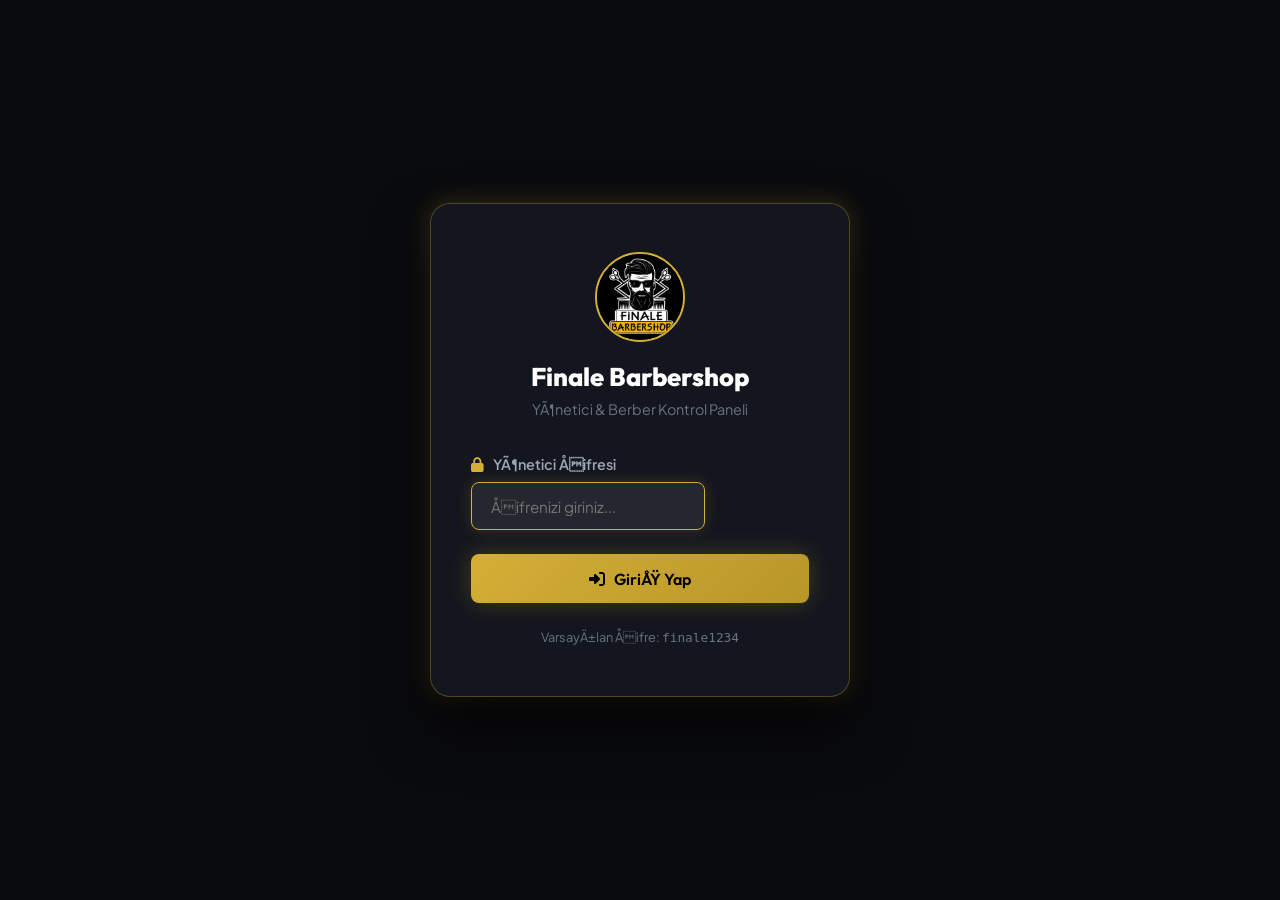
==== commit 2f163286: "Add files via upload" ====
--- a/admin.html
+++ b/admin.html
@@ -1,9 +1,9 @@
-<!DOCTYPE html>
+﻿<!DOCTYPE html>
 <html lang="tr">
 <head>
     <meta charset="UTF-8">
     <meta name="viewport" content="width=device-width, initial-scale=1.0">
-    <title>Finale Barbershop | Yönetici Paneli</title>
+    <title>Finale Barbershop | YÃ¶netici Paneli</title>
     
     <!-- Google Fonts -->
     <link rel="preconnect" href="https://fonts.googleapis.com">
@@ -43,32 +43,20 @@
             text-align: center;
         }
 
-        .login-logo {
-            display: flex;
-            align-items: center;
-            justify-content: center;
-            gap: 0.6rem;
-            margin-bottom: 0.5rem;
+        .login-logo-img {
+            width: 90px;
+            height: 90px;
+            border-radius: 50%;
+            border: 2px solid var(--primary-gold);
+            object-fit: cover;
+            margin: 0 auto 1.2rem;
+            display: block;
         }
 
         .login-subtitle {
             color: var(--text-muted);
             font-size: 0.9rem;
-            margin-bottom: 2.5rem;
-        }
-
-        .login-icon-box {
-            width: 70px;
-            height: 70px;
-            background: rgba(212, 175, 55, 0.1);
-            border: 1px solid var(--border-gold);
-            border-radius: 50%;
-            display: flex;
-            align-items: center;
-            justify-content: center;
-            font-size: 1.8rem;
-            color: var(--primary-gold);
-            margin: 0 auto 2rem;
+            margin-bottom: 2rem;
         }
 
         .login-title {
@@ -121,12 +109,75 @@
         ============================= */
         .admin-page {
             padding-top: 6rem;
+            padding-bottom: 4rem;
             min-height: 100vh;
+        }
+
+        /* Salon Settings Control Card */
+        .salon-management-card {
+            padding: 1.8rem 2rem;
+            margin-bottom: 2rem;
+            border: 1px solid var(--border-gold);
+            display: flex;
+            flex-wrap: wrap;
+            align-items: center;
+            justify-content: space-between;
+            gap: 1.5rem;
+        }
+
+        .status-toggle-wrapper {
+            display: flex;
+            align-items: center;
+            gap: 1.2rem;
+        }
+
+        .status-switch-btn {
+            padding: 0.7rem 1.4rem;
+            font-weight: 700;
+            border-radius: var(--radius-sm);
+            cursor: pointer;
+            display: flex;
+            align-items: center;
+            gap: 0.6rem;
+            transition: var(--transition);
+        }
+
+        .status-switch-btn.open {
+            background: rgba(16, 185, 129, 0.2);
+            border: 1px solid var(--status-open);
+            color: #10b981;
+        }
+
+        .status-switch-btn.closed {
+            background: rgba(239, 68, 68, 0.2);
+            border: 1px solid var(--status-closed);
+            color: #ef4444;
+        }
+
+        .hours-config-box {
+            display: flex;
+            align-items: center;
+            gap: 0.8rem;
+            flex-wrap: wrap;
+        }
+
+        .hours-config-box select {
+            background: rgba(255, 255, 255, 0.05);
+            border: 1px solid var(--border-light);
+            color: #fff;
+            padding: 0.5rem 0.8rem;
+            border-radius: var(--radius-sm);
+            outline: none;
+        }
+
+        .hours-config-box select option {
+            background: #12141a;
+            color: #fff;
         }
 
         .admin-stats-grid {
             display: grid;
-            grid-template-columns: repeat(auto-fit, minmax(220px, 1fr));
+            grid-template-columns: repeat(auto-fit, minmax(200px, 1fr));
             gap: 1.5rem;
             margin-bottom: 2.5rem;
         }
@@ -179,311 +230,326 @@
             max-width: 240px;
         }
 
-        .table-responsive {
-            width: 100%;
+        /* Table */
+        .admin-table-container {
             overflow-x: auto;
             border-radius: var(--radius-md);
-            border: 1px solid var(--border-gold);
+            border: 1px solid var(--border-light);
+            background: var(--bg-card);
         }
 
         .admin-table {
             width: 100%;
             border-collapse: collapse;
-            background: var(--bg-card);
             text-align: left;
+            font-size: 0.92rem;
         }
 
         .admin-table th, .admin-table td {
-            padding: 1.1rem;
+            padding: 1rem 1.2rem;
             border-bottom: 1px solid var(--border-light);
-            font-size: 0.95rem;
         }
 
         .admin-table th {
-            background: rgba(0, 0, 0, 0.4);
+            background: rgba(255, 255, 255, 0.02);
+            color: var(--text-secondary);
+            font-weight: 700;
+            font-size: 0.85rem;
+            text-transform: uppercase;
+            letter-spacing: 0.5px;
+        }
+
+        .admin-table tbody tr:hover {
+            background: rgba(212, 175, 55, 0.03);
+        }
+
+        .code-pill {
+            font-family: var(--font-heading);
+            font-weight: 800;
             color: var(--primary-gold);
-            font-family: var(--font-heading);
-            font-weight: 700;
-            text-transform: uppercase;
-            font-size: 0.8rem;
-            letter-spacing: 0.5px;
-        }
-
-        .admin-table tr:hover {
-            background: rgba(255, 255, 255, 0.02);
-        }
-
-        .badge-status {
-            padding: 0.3rem 0.7rem;
+            background: rgba(212, 175, 55, 0.12);
+            padding: 0.25rem 0.6rem;
+            border-radius: var(--radius-sm);
+            border: 1px solid var(--border-gold);
+            display: inline-block;
+            letter-spacing: 1px;
+        }
+
+        .barber-badge {
+            display: inline-flex;
+            align-items: center;
+            gap: 0.4rem;
+            padding: 0.25rem 0.6rem;
             border-radius: var(--radius-full);
             font-size: 0.8rem;
             font-weight: 700;
+        }
+
+        .barber-badge.bahattin {
+            background: rgba(212, 175, 55, 0.15);
+            color: var(--primary-gold);
+            border: 1px solid var(--border-gold);
+        }
+
+        .barber-badge.team {
+            background: rgba(59, 130, 246, 0.15);
+            color: #60a5fa;
+            border: 1px solid rgba(59, 130, 246, 0.3);
+        }
+
+        .status-badge {
             display: inline-block;
-        }
-
-        .status-bekliyor {
+            padding: 0.25rem 0.6rem;
+            border-radius: var(--radius-full);
+            font-size: 0.78rem;
+            font-weight: 700;
+        }
+
+        .status-badge.offen {
             background: rgba(245, 158, 11, 0.15);
+            color: #fbbf24;
+            border: 1px solid rgba(245, 158, 11, 0.3);
+        }
+
+        .status-badge.onaylandi {
+            background: rgba(16, 185, 129, 0.15);
+            color: #34d399;
+            border: 1px solid rgba(16, 185, 129, 0.3);
+        }
+
+        .status-badge.iptal {
+            background: rgba(239, 68, 68, 0.15);
+            color: #f87171;
+            border: 1px solid rgba(239, 68, 68, 0.3);
+        }
+
+        .action-btns {
+            display: flex;
+            gap: 0.4rem;
+        }
+
+        .btn-action {
+            width: 32px; height: 32px;
+            border-radius: var(--radius-sm);
+            border: 1px solid var(--border-light);
+            background: rgba(255, 255, 255, 0.03);
+            color: #fff;
+            cursor: pointer;
+            display: flex;
+            align-items: center;
+            justify-content: center;
+            transition: var(--transition);
+        }
+
+        .btn-action:hover {
+            transform: scale(1.1);
+        }
+
+        .btn-action.confirm:hover {
+            border-color: var(--status-open);
+            background: rgba(16, 185, 129, 0.2);
+            color: #10b981;
+        }
+
+        .btn-action.cancel:hover {
+            border-color: #f59e0b;
+            background: rgba(245, 158, 11, 0.2);
             color: #f59e0b;
-            border: 1px solid rgba(245, 158, 11, 0.3);
-        }
-
-        .status-onaylandi {
-            background: rgba(16, 185, 129, 0.15);
-            color: #10b981;
+        }
+
+        .btn-action.delete:hover {
+            border-color: var(--status-closed);
+            background: rgba(239, 68, 68, 0.2);
+            color: #ef4444;
+        }
+
+        .sync-badge {
+            display: inline-flex;
+            align-items: center;
+            gap: 0.5rem;
+            font-size: 0.82rem;
+            color: var(--status-open);
+            background: rgba(16, 185, 129, 0.1);
+            padding: 0.3rem 0.8rem;
+            border-radius: var(--radius-full);
             border: 1px solid rgba(16, 185, 129, 0.3);
         }
 
-        .status-storniert {
-            background: rgba(239, 68, 68, 0.15);
-            color: #ef4444;
-            border: 1px solid rgba(239, 68, 68, 0.3);
-        }
-
-        .action-buttons {
-            display: flex;
-            gap: 0.4rem;
-        }
-
-        .btn-icon {
-            width: 32px;
-            height: 32px;
-            padding: 0;
-            border-radius: 4px;
-            font-size: 0.85rem;
-        }
-
-        .btn-confirm { background: #10b981; color: #fff; }
-        .btn-cancel { background: #f59e0b; color: #fff; }
-        .btn-delete { background: #ef4444; color: #fff; }
-
-        .empty-table-state {
-            padding: 4rem;
-            text-align: center;
-            color: var(--text-muted);
-        }
-
-        .empty-table-state i {
-            font-size: 3rem;
-            color: var(--primary-gold);
-            margin-bottom: 1rem;
-            display: block;
-        }
-
-        /* Logout button */
-        .btn-logout {
-            background: rgba(239, 68, 68, 0.1);
-            border: 1px solid rgba(239, 68, 68, 0.3);
-            color: #ef4444;
-            font-size: 0.85rem;
-        }
-        .btn-logout:hover {
-            background: rgba(239, 68, 68, 0.2);
-            transform: none;
+        .sync-dot {
+            width: 8px; height: 8px;
+            border-radius: 50%;
+            background: #10b981;
+            box-shadow: 0 0 8px #10b981;
+            animation: pulseDot 2s infinite;
         }
     </style>
 </head>
 <body>
 
-    <!-- ================================
-         LOGIN SCREEN
-    ================================ -->
-    <div class="login-screen" id="loginScreen">
+    <!-- LOGIN OVERLAY -->
+    <div id="loginScreen" class="login-screen">
         <div class="login-card">
-            <div class="login-logo">
-                <span class="logo-badge">DER</span>
-                <span class="logo-text">FINALE <span class="logo-sub">BARBERSHOP</span></span>
-            </div>
-            <p class="login-subtitle">Yönetici Paneli Erişimi</p>
-
-            <div class="login-icon-box">
-                <i class="fa-solid fa-lock"></i>
-            </div>
-
-            <h1 class="login-title">Giriş Yap</h1>
-
-            <form class="login-form" id="loginForm" onsubmit="doLogin(event)">
+            <img src="logo.png" alt="Finale Barbershop" class="login-logo-img">
+            <h2 class="login-title">Finale Barbershop</h2>
+            <p class="login-subtitle">YÃ¶netici & Berber Kontrol Paneli</p>
+            
+            <form id="loginForm" class="login-form" onsubmit="handleLogin(event)">
+                <div class="login-error" id="loginError">
+                    <i class="fa-solid fa-circle-exclamation"></i> HatalÄ± ÅŸifre girdiniz!
+                </div>
                 <div>
-                    <label for="adminPass"><i class="fa-solid fa-key"></i>Şifre</label>
-                    <input type="password" id="adminPass" class="form-control" placeholder="Yönetici şifresini girin..." autofocus required>
-                </div>
-                <div class="login-error" id="loginError">
-                    <i class="fa-solid fa-circle-xmark"></i> Hatalı şifre. Lütfen tekrar deneyin.
+                    <label for="adminPass"><i class="fa-solid fa-lock"></i> YÃ¶netici Åifresi</label>
+                    <input type="password" id="adminPass" class="form-control" placeholder="Åifrenizi giriniz..." required autofocus>
                 </div>
                 <button type="submit" class="btn btn-primary btn-login">
-                    <i class="fa-solid fa-right-to-bracket"></i> Panele Giriş
+                    <i class="fa-solid fa-right-to-bracket"></i> GiriÅŸ Yap
                 </button>
             </form>
-
-            <div style="margin-top: 2rem; padding-top: 1.5rem; border-top: 1px solid var(--border-light);">
-                <a href="index.html" style="color: var(--text-muted); font-size: 0.85rem;">
-                    <i class="fa-solid fa-arrow-left"></i> Siteye Dön
-                </a>
-            </div>
+            <p style="font-size: 0.8rem; color: var(--text-muted); margin-top: 1.5rem;">VarsayÄ±lan Åifre: <code>finale1234</code></p>
         </div>
     </div>
 
-    <!-- ================================
-         ADMIN DASHBOARD (hidden until login)
-    ================================ -->
-    <div id="adminDashboard" style="display:none;">
-
-        <!-- Header Navbar -->
+    <!-- MAIN ADMIN INTERFACE -->
+    <div id="adminApp" style="display: none;">
+        <!-- Header -->
         <header class="site-header">
             <nav class="navbar">
-                <a href="index.html" class="logo">
-                    <span class="logo-badge">DER</span>
-                    <span class="logo-text">FINALE <span class="logo-sub">BARBERSHOP</span></span>
-                    <span style="font-size: 0.85rem; color: var(--primary-gold); margin-left: 0.5rem; background: rgba(212,175,55,0.15); padding: 0.1rem 0.5rem; border-radius: 4px;">ADMIN</span>
-                </a>
-
+                <div class="logo">
+                    <img src="logo.png" alt="Finale Barbershop" class="site-logo-img">
+                    <span class="logo-text">FINALE <span class="logo-sub">YÃ–NETÄ°CÄ° PANELÄ°</span></span>
+                </div>
                 <div class="nav-actions">
-                    <button class="btn btn-logout btn-sm" onclick="doLogout()">
-                        <i class="fa-solid fa-right-from-bracket"></i> Çıkış
+                    <span class="sync-badge">
+                        <span class="sync-dot"></span> CanlÄ± Bulut Senkronizasyonu
+                    </span>
+                    <a href="index.html" class="btn btn-outline btn-sm" target="_blank">
+                        <i class="fa-solid fa-globe"></i> Web Sitesini AÃ§
+                    </a>
+                    <button onclick="handleLogout()" class="btn btn-outline btn-sm">
+                        <i class="fa-solid fa-arrow-right-from-bracket"></i> Ã‡Ä±kÄ±ÅŸ Yap
                     </button>
-                    <a href="index.html" class="btn btn-outline btn-sm">
-                        <i class="fa-solid fa-arrow-left"></i> Siteye Dön
-                    </a>
                 </div>
             </nav>
         </header>
 
-        <main class="admin-page container">
-
-            <div class="section-header">
-                <div class="section-tag">YÖNETİM PANELDİR</div>
-                <h1 class="section-title">Randevu Yönetimi Dashboard</h1>
-                <p class="section-subtitle">Der Finale Barbershop müşterilerinin randevularını yönetin, onaylayın veya silin.</p>
-            </div>
-
-            <!-- Dashboard Statistics -->
-            <div class="admin-stats-grid">
-                <div class="admin-stat-card glass-panel">
-                    <div class="admin-stat-icon"><i class="fa-solid fa-calendar-check"></i></div>
-                    <div class="admin-stat-info">
-                        <h3 id="statTotalCount">0</h3>
-                        <p>Toplam Randevu</p>
-                    </div>
-                </div>
-
-                <div class="admin-stat-card glass-panel">
-                    <div class="admin-stat-icon"><i class="fa-solid fa-clock"></i></div>
-                    <div class="admin-stat-info">
-                        <h3 id="statPendingCount">0</h3>
-                        <p>Bekleyen Randevular</p>
-                    </div>
-                </div>
-
-                <div class="admin-stat-card glass-panel">
-                    <div class="admin-stat-icon"><i class="fa-solid fa-check-double"></i></div>
-                    <div class="admin-stat-info">
-                        <h3 id="statApprovedCount">0</h3>
-                        <p>Onaylanan Randevular</p>
-                    </div>
-                </div>
-
-                <div class="admin-stat-card glass-panel">
-                    <div class="admin-stat-icon"><i class="fa-solid fa-calendar-day"></i></div>
-                    <div class="admin-stat-info">
-                        <h3 id="statTodayCount">0</h3>
-                        <p>Bugünün Randevuları</p>
-                    </div>
-                </div>
-            </div>
-
-            <!-- Controls & Filters -->
-            <div class="admin-controls-bar glass-panel">
-                <div class="filter-group">
-                    <!-- Search Bar -->
-                    <input type="text" id="searchInput" class="form-control filter-input" placeholder="Müşteri veya Telefon Ara...">
-                    
-                    <!-- Date Filter -->
-                    <input type="date" id="dateFilter" class="form-control filter-input">
-
-                    <!-- Status Filter -->
-                    <select id="statusFilter" class="form-control filter-input">
-                        <option value="ALL">Tüm Durumlar</option>
-                        <option value="Bekliyor">Bekliyor</option>
-                        <option value="Onaylandı">Onaylandı</option>
-                        <option value="Storniert">Storniert (İptal)</option>
-                    </select>
-
-                    <button class="btn btn-outline btn-sm" onclick="resetFilters()">
-                        <i class="fa-solid fa-rotate-left"></i> Filtre Sıfırla
-                    </button>
-                </div>
-
-                <div>
-                    <button class="btn btn-primary btn-sm" onclick="exportToCSV()">
-                        <i class="fa-solid fa-file-csv"></i> CSV İndir
-                    </button>
-                </div>
-            </div>
-
-            <!-- Appointments Table -->
-            <div class="table-responsive">
-                <table class="admin-table">
-                    <thead>
-                        <tr>
-                            <th>Tarih & Saat</th>
-                            <th>Müşteri Adı</th>
-                            <th>Telefon</th>
-                            <th>Hizmet</th>
-                            <th>Notlar</th>
-                            <th>Durum</th>
-                            <th>İşlemler</th>
-                        </tr>
-                    </thead>
-                    <tbody id="appointmentsTableBody">
-                        <!-- Dynamic Data -->
-                    </tbody>
-                </table>
+        <main class="admin-page">
+            <div class="container">
+
+                <!-- SALON STATUS & WORKING HOURS MANAGEMENT -->
+                <div class="salon-management-card glass-panel">
+                    <div class="status-toggle-wrapper">
+                        <div>
+                            <h4 style="font-size: 1.1rem; margin-bottom: 0.2rem;"><i class="fa-solid fa-store"></i> Salon Ã‡alÄ±ÅŸma Durumu</h4>
+                            <p style="font-size: 0.85rem; color: var(--text-muted);">Sitedeki online randevu alÄ±mÄ±nÄ± aÃ§Ä±p kapatÄ±n.</p>
+                        </div>
+                        <button id="salonToggleBtn" class="status-switch-btn open" onclick="toggleSalonState()">
+                            <i class="fa-solid fa-circle-check" id="salonToggleIcon"></i>
+                            <span id="salonToggleText">SALON AÃ‡IK (Randevu AlÄ±nabilir)</span>
+                        </button>
+                    </div>
+
+                    <div class="hours-config-box">
+                        <label style="font-size: 0.9rem; font-weight: 600; color: var(--text-secondary);">
+                            <i class="fa-regular fa-clock" style="color: var(--primary-gold);"></i> Ã‡alÄ±ÅŸma Saatleri:
+                        </label>
+                        <select id="openHourSelect">
+                            <option value="08:00">08:00</option>
+                            <option value="09:00" selected>09:00</option>
+                            <option value="10:00">10:00</option>
+                        </select>
+                        <span>â€“</span>
+                        <select id="closeHourSelect">
+                            <option value="18:00">18:00</option>
+                            <option value="19:00" selected>19:00</option>
+                            <option value="20:00">20:00</option>
+                            <option value="21:00">21:00</option>
+                        </select>
+                        <button class="btn btn-primary btn-sm" onclick="saveHoursSettings()">
+                            <i class="fa-solid fa-floppy-disk"></i> Saatleri Kaydet
+                        </button>
+                    </div>
+                </div>
+
+                <!-- Statistics Cards -->
+                <div class="admin-stats-grid">
+                    <div class="admin-stat-card glass-panel">
+                        <div class="admin-stat-icon"><i class="fa-solid fa-calendar-check"></i></div>
+                        <div class="admin-stat-info">
+                            <h3 id="statTotal">0</h3>
+                            <p>Toplam Randevu</p>
+                        </div>
+                    </div>
+                    <div class="admin-stat-card glass-panel">
+                        <div class="admin-stat-icon" style="color: #fbbf24; background: rgba(245, 158, 11, 0.1);"><i class="fa-solid fa-clock"></i></div>
+                        <div class="admin-stat-info">
+                            <h3 id="statPending">0</h3>
+                            <p>Onay Bekleyen</p>
+                        </div>
+                    </div>
+                    <div class="admin-stat-card glass-panel">
+                        <div class="admin-stat-icon" style="color: #34d399; background: rgba(16, 185, 129, 0.1);"><i class="fa-solid fa-circle-check"></i></div>
+                        <div class="admin-stat-info">
+                            <h3 id="statConfirmed">0</h3>
+                            <p>Onaylanan Randevu</p>
+                        </div>
+                    </div>
+                    <div class="admin-stat-card glass-panel">
+                        <div class="admin-stat-icon" style="color: var(--primary-gold);"><i class="fa-solid fa-scissors"></i></div>
+                        <div class="admin-stat-info">
+                            <h3 id="statBahattin">0</h3>
+                            <p>Bahattin RandevularÄ±</p>
+                        </div>
+                    </div>
+                </div>
+
+                <!-- Controls & Filters -->
+                <div class="admin-controls-bar glass-panel">
+                    <div class="filter-group">
+                        <input type="text" id="searchInput" class="form-control filter-input" placeholder="ğŸ” MÃ¼ÅŸteri, Kod, Tel Ara..." oninput="filterAppointments()">
+                        <select id="barberFilter" class="form-control filter-input" onchange="filterAppointments()">
+                            <option value="all">TÃ¼m Berberler</option>
+                            <option value="Bahattin">Bahattin</option>
+                            <option value="Finale Barber Team">Finale Ekibi</option>
+                        </select>
+                        <select id="statusFilter" class="form-control filter-input" onchange="filterAppointments()">
+                            <option value="all">TÃ¼m Durumlar</option>
+                            <option value="Offen">Bekleyen (Offen)</option>
+                            <option value="OnaylandÄ±">OnaylandÄ±</option>
+                            <option value="Ä°ptal Edildi">Ä°ptal Edildi</option>
+                        </select>
+                    </div>
+                    <div style="display: flex; gap: 0.6rem;">
+                        <button class="btn btn-outline btn-sm" onclick="syncAllFromCloud(true)">
+                            <i class="fa-solid fa-rotate"></i> Yenile
+                        </button>
+                    </div>
+                </div>
+
+                <!-- Appointments Table -->
+                <div class="admin-table-container">
+                    <table class="admin-table">
+                        <thead>
+                            <tr>
+                                <th>Tarih & Saat</th>
+                                <th>GÃ¼venlik Kodu</th>
+                                <th>Berber</th>
+                                <th>MÃ¼ÅŸteri Bilgileri</th>
+                                <th>E-Mail</th>
+                                <th>Hizmet & Not</th>
+                                <th>Durum</th>
+                                <th>Ä°ÅŸlemler</th>
+                            </tr>
+                        </thead>
+                        <tbody id="appointmentsTableBody">
+                            <!-- Populated dynamically -->
+                        </tbody>
+                    </table>
+                </div>
+
             </div>
         </main>
-
-    </div><!-- end #adminDashboard -->
+    </div>
 
     <script src="admin.js"></script>
-    <script>
-        // ============================================================
-        // LOGIN LOGIC
-        // ============================================================
-        const ADMIN_PASSWORD = 'finale1234';
-        const SESSION_KEY = 'finale_admin_auth';
-
-        function checkSession() {
-            return sessionStorage.getItem(SESSION_KEY) === 'true';
-        }
-
-        function showDashboard() {
-            document.getElementById('loginScreen').style.display = 'none';
-            document.getElementById('adminDashboard').style.display = 'block';
-        }
-
-        function doLogin(e) {
-            e.preventDefault();
-            const pass = document.getElementById('adminPass').value;
-            const errEl = document.getElementById('loginError');
-
-            if (pass === ADMIN_PASSWORD) {
-                sessionStorage.setItem(SESSION_KEY, 'true');
-                errEl.classList.remove('show');
-                showDashboard();
-            } else {
-                errEl.classList.add('show');
-                document.getElementById('adminPass').value = '';
-                document.getElementById('adminPass').focus();
-            }
-        }
-
-        function doLogout() {
-            sessionStorage.removeItem(SESSION_KEY);
-            location.reload();
-        }
-
-        // Auto-check on page load
-        if (checkSession()) {
-            showDashboard();
-        }
-    </script>
 </body>
-</html>
+</html>
--- a/style.css
+++ b/style.css
@@ -1,52 +1,38 @@
-/* ==========================================================================
-   DER FINALE BARBERSHOP - LUXURY DARK THEME DESIGN SYSTEM
+﻿/* ==========================================================================
+   DER FINALE BARBERSHOP - LUXURY MODERN STYLESHEET
    ========================================================================== */
 
 :root {
-    /* Color Palette */
     --bg-dark: #0a0b0e;
-    --bg-card: #12151c;
-    --bg-card-hover: #181b24;
-    --bg-panel: rgba(18, 21, 28, 0.75);
-    
+    --bg-card: rgba(18, 20, 26, 0.7);
+    --bg-panel: rgba(22, 25, 33, 0.85);
     --primary-gold: #d4af37;
-    --primary-gold-hover: #e5c158;
-    --primary-gold-dark: #aa8620;
-    --gold-glow: rgba(212, 175, 55, 0.25);
-    --gold-border: rgba(212, 175, 55, 0.2);
-
+    --primary-gold-hover: #b89628;
+    --gold-glow: rgba(212, 175, 55, 0.35);
     --text-primary: #ffffff;
-    --text-secondary: #cbd5e1;
-    --text-muted: #8492a6;
-    
+    --text-secondary: #a0a5b5;
+    --text-muted: #6b7280;
     --border-light: rgba(255, 255, 255, 0.08);
-    --border-gold: rgba(212, 175, 55, 0.2);
-
+    --border-gold: rgba(212, 175, 55, 0.3);
     --status-open: #10b981;
     --status-closed: #ef4444;
-
-    /* Typography */
     --font-heading: 'Outfit', sans-serif;
     --font-body: 'Plus Jakarta Sans', sans-serif;
-
-    /* Transitions & Shadows */
-    --transition: all 0.3s cubic-bezier(0.4, 0, 0.2, 1);
-    --shadow-sm: 0 4px 6px -1px rgba(0, 0, 0, 0.5);
-    --shadow-lg: 0 20px 25px -5px rgba(0, 0, 0, 0.7), 0 10px 10px -5px rgba(0, 0, 0, 0.04);
-    --shadow-gold: 0 0 20px rgba(212, 175, 55, 0.2);
-
-    /* Radius */
     --radius-sm: 8px;
     --radius-md: 14px;
     --radius-lg: 20px;
     --radius-full: 9999px;
-}
-
-/* Base Resets */
-*, *::before, *::after {
-    box-sizing: border-box;
+    --transition: all 0.3s cubic-bezier(0.4, 0, 0.2, 1);
+    --shadow-sm: 0 4px 12px rgba(0, 0, 0, 0.3);
+    --shadow-lg: 0 15px 35px rgba(0, 0, 0, 0.5);
+    --shadow-gold: 0 0 25px rgba(212, 175, 55, 0.25);
+}
+
+/* Reset & Base */
+* {
     margin: 0;
     padding: 0;
+    box-sizing: border-box;
 }
 
 html {
@@ -55,43 +41,19 @@
 }
 
 body {
-    font-family: var(--font-body);
     background-color: var(--bg-dark);
     color: var(--text-primary);
+    font-family: var(--font-body);
     line-height: 1.6;
     overflow-x: hidden;
     -webkit-font-smoothing: antialiased;
 }
 
-/* Custom Scrollbar */
-::-webkit-scrollbar {
-    width: 10px;
-}
-::-webkit-scrollbar-track {
-    background: var(--bg-dark);
-}
-::-webkit-scrollbar-thumb {
-    background: #1e222d;
-    border-radius: var(--radius-full);
-}
-::-webkit-scrollbar-thumb:hover {
-    background: var(--primary-gold);
-}
-
-/* Container */
-.container {
-    width: 100%;
-    max-width: 1240px;
-    margin: 0 auto;
-    padding: 0 1.5rem;
-}
-
-/* Typography Utilities */
 h1, h2, h3, h4, h5, h6 {
     font-family: var(--font-heading);
+    font-weight: 700;
+    line-height: 1.25;
     color: var(--text-primary);
-    font-weight: 700;
-    line-height: 1.2;
 }
 
 a {
@@ -100,121 +62,39 @@
     transition: var(--transition);
 }
 
-.text-center { text-align: center; }
-
-.gold-gradient {
-    background: linear-gradient(135deg, #fff 0%, var(--primary-gold) 60%, var(--primary-gold-hover) 100%);
-    -webkit-background-clip: text;
-    -webkit-text-fill-color: transparent;
-}
-
-/* Glassmorphism Styles */
+button, input, select, textarea {
+    font-family: inherit;
+}
+
+/* Container */
+.container {
+    max-width: 1200px;
+    margin: 0 auto;
+    padding: 0 1.5rem;
+}
+
+/* Glassmorphism Classes */
 .glass-panel {
-    background: var(--bg-panel);
+    background: var(--bg-card);
     backdrop-filter: blur(16px);
     -webkit-backdrop-filter: blur(16px);
-    border: 1px solid var(--border-gold);
+    border: 1px solid var(--border-light);
     border-radius: var(--radius-md);
     box-shadow: var(--shadow-lg);
 }
 
 .glass-frame {
+    background: rgba(18, 20, 26, 0.5);
+    backdrop-filter: blur(12px);
     border: 1px solid var(--border-gold);
     border-radius: var(--radius-md);
     overflow: hidden;
-    box-shadow: var(--shadow-lg);
-}
-
-/* Buttons */
-.btn {
-    display: inline-flex;
-    align-items: center;
-    justify-content: center;
-    gap: 0.6rem;
-    font-family: var(--font-heading);
-    font-weight: 600;
-    font-size: 0.95rem;
-    padding: 0.75rem 1.5rem;
-    border-radius: var(--radius-sm);
-    cursor: pointer;
-    transition: var(--transition);
-    border: 1px solid transparent;
-    text-transform: uppercase;
-    letter-spacing: 0.5px;
-}
-
-.btn-primary {
-    background: linear-gradient(135deg, var(--primary-gold) 0%, var(--primary-gold-dark) 100%);
-    color: #000;
-    font-weight: 700;
-    box-shadow: var(--shadow-gold);
-}
-
-.btn-primary:hover {
-    background: linear-gradient(135deg, var(--primary-gold-hover) 0%, var(--primary-gold) 100%);
-    transform: translateY(-2px);
-    box-shadow: 0 6px 20px rgba(212, 175, 55, 0.4);
-}
-
-.btn-outline {
-    background: rgba(255, 255, 255, 0.03);
-    color: var(--text-primary);
-    border: 1px solid var(--border-gold);
-}
-
-.btn-outline:hover {
-    background: rgba(212, 175, 55, 0.1);
-    border-color: var(--primary-gold);
-    color: var(--primary-gold);
-    transform: translateY(-2px);
-}
-
-.btn-instagram {
-    background: linear-gradient(45deg, #f09433 0%, #e6683c 25%, #dc2743 50%, #cc2366 75%, #bc1888 100%);
-    color: #fff;
-}
-.btn-instagram:hover {
-    transform: translateY(-2px);
-    box-shadow: 0 6px 20px rgba(220, 39, 67, 0.4);
-}
-
-.btn-whatsapp {
-    background: #25d366;
-    color: #000;
-    font-weight: 700;
-}
-.btn-whatsapp:hover {
-    background: #20ba5a;
-    transform: translateY(-2px);
-}
-
-.btn-lg {
-    padding: 0.9rem 1.8rem;
-    font-size: 1rem;
-    border-radius: var(--radius-md);
-}
-
-.btn-xl {
-    padding: 1.1rem 2.5rem;
-    font-size: 1.1rem;
-    border-radius: var(--radius-md);
-    width: 100%;
-    max-width: 420px;
-}
-
-.btn-sm {
-    padding: 0.45rem 0.9rem;
-    font-size: 0.85rem;
-}
-
-.pulse-glow {
-    animation: pulseGlow 2.5s infinite;
-}
-
-@keyframes pulseGlow {
-    0% { box-shadow: 0 0 0 0 rgba(212, 175, 55, 0.5); }
-    70% { box-shadow: 0 0 0 14px rgba(212, 175, 55, 0); }
-    100% { box-shadow: 0 0 0 0 rgba(212, 175, 55, 0); }
+}
+
+.gold-gradient {
+    background: linear-gradient(135deg, #fff2b2 0%, #d4af37 50%, #aa8010 100%);
+    -webkit-background-clip: text;
+    -webkit-text-fill-color: transparent;
 }
 
 /* Badges */
@@ -222,82 +102,160 @@
     display: inline-flex;
     align-items: center;
     gap: 0.5rem;
-    padding: 0.35rem 0.9rem;
+    padding: 0.4rem 0.9rem;
+    font-size: 0.8rem;
+    font-weight: 600;
     border-radius: var(--radius-full);
-    font-size: 0.85rem;
-    font-weight: 600;
-}
+}
+
 .badge-gold {
     background: rgba(212, 175, 55, 0.15);
     color: var(--primary-gold);
     border: 1px solid var(--border-gold);
 }
+
 .badge-glass {
     background: rgba(255, 255, 255, 0.05);
     color: var(--text-secondary);
     border: 1px solid var(--border-light);
 }
 
+/* Buttons */
+.btn {
+    display: inline-flex;
+    align-items: center;
+    justify-content: center;
+    gap: 0.6rem;
+    padding: 0.75rem 1.6rem;
+    font-family: var(--font-heading);
+    font-weight: 600;
+    font-size: 0.95rem;
+    border-radius: var(--radius-sm);
+    cursor: pointer;
+    border: none;
+    transition: var(--transition);
+}
+
+.btn-primary {
+    background: linear-gradient(135deg, #d4af37 0%, #b89628 100%);
+    color: #000;
+    box-shadow: var(--shadow-gold);
+}
+
+.btn-primary:hover {
+    background: linear-gradient(135deg, #e5c14e 0%, #c9a334 100%);
+    transform: translateY(-2px);
+    box-shadow: 0 0 30px rgba(212, 175, 55, 0.45);
+}
+
+.btn-outline {
+    background: transparent;
+    border: 1px solid var(--border-gold);
+    color: var(--text-primary);
+}
+
+.btn-outline:hover {
+    border-color: var(--primary-gold);
+    background: rgba(212, 175, 55, 0.1);
+    color: var(--primary-gold);
+    transform: translateY(-2px);
+}
+
+.btn-instagram {
+    background: linear-gradient(45deg, #f09433 0%, #e6683c 25%, #dc2743 50%, #cc2366 75%, #bc1888 100%);
+    color: #fff;
+}
+
+.btn-instagram:hover {
+    transform: translateY(-2px);
+    box-shadow: 0 0 25px rgba(220, 39, 67, 0.4);
+}
+
+.btn-whatsapp {
+    background: #25d366;
+    color: #fff;
+}
+
+.btn-whatsapp:hover {
+    background: #20ba59;
+    transform: translateY(-2px);
+}
+
+.btn-lg {
+    padding: 0.9rem 2rem;
+    font-size: 1.05rem;
+}
+
+.btn-xl {
+    padding: 1.1rem 2.5rem;
+    font-size: 1.15rem;
+    font-weight: 700;
+}
+
+.btn-sm {
+    padding: 0.45rem 1rem;
+    font-size: 0.85rem;
+}
+
+.pulse-glow {
+    animation: pulseGlow 2.5s infinite;
+}
+
+@keyframes pulseGlow {
+    0%, 100% { box-shadow: 0 0 15px rgba(212, 175, 55, 0.3); }
+    50% { box-shadow: 0 0 30px rgba(212, 175, 55, 0.6); }
+}
+
 /* ==========================================================================
-   HEADER & NAVBAR
+   HEADER / NAVBAR
    ========================================================================== */
-
 .site-header {
     position: fixed;
-    top: 0;
-    left: 0;
-    width: 100%;
+    top: 0; left: 0; right: 0;
+    background: rgba(10, 11, 14, 0.85);
+    backdrop-filter: blur(20px);
+    -webkit-backdrop-filter: blur(20px);
+    border-bottom: 1px solid var(--border-light);
     z-index: 1000;
-    background: rgba(10, 11, 14, 0.85);
-    backdrop-filter: blur(12px);
-    border-bottom: 1px solid var(--border-light);
-    transition: var(--transition);
 }
 
 .navbar {
+    max-width: 1240px;
+    margin: 0 auto;
+    padding: 0.9rem 1.5rem;
     display: flex;
     align-items: center;
     justify-content: space-between;
-    padding: 1rem 2rem;
-    max-width: 1400px;
-    margin: 0 auto;
-}
-
-/* Logo */
+}
+
 .logo {
     display: flex;
     align-items: center;
-    gap: 0.6rem;
-}
-
-.logo-badge {
-    background: var(--primary-gold);
-    color: #000;
-    font-family: var(--font-heading);
-    font-weight: 800;
-    font-size: 0.75rem;
-    padding: 0.15rem 0.45rem;
-    border-radius: 4px;
-    letter-spacing: 1px;
+    gap: 0.75rem;
+}
+
+.site-logo-img {
+    height: 48px;
+    width: auto;
+    object-fit: contain;
+    filter: drop-shadow(0 0 8px rgba(212, 175, 55, 0.4));
+    border-radius: 6px;
 }
 
 .logo-text {
     font-family: var(--font-heading);
-    font-size: 1.35rem;
+    font-size: 1.25rem;
     font-weight: 800;
     letter-spacing: 1px;
-    color: #fff;
 }
 
 .logo-sub {
-    color: var(--primary-gold);
-    font-weight: 400;
-    font-size: 0.95rem;
-    display: inline-block;
-    margin-left: 0.2rem;
-}
-
-/* Nav Menu */
+    font-size: 0.75rem;
+    color: var(--primary-gold);
+    display: block;
+    letter-spacing: 2px;
+}
+
 .nav-menu {
     display: flex;
     align-items: center;
@@ -326,10 +284,8 @@
 .nav-link::after {
     content: '';
     position: absolute;
-    bottom: 0;
-    left: 0;
-    width: 0;
-    height: 2px;
+    bottom: 0; left: 0;
+    width: 0; height: 2px;
     background: var(--primary-gold);
     transition: var(--transition);
 }
@@ -356,9 +312,7 @@
     color: var(--primary-gold);
 }
 
-.lang-icon {
-    font-size: 0.9rem;
-}
+.lang-icon { font-size: 0.9rem; }
 
 .lang-selector select {
     background: transparent;
@@ -372,8 +326,8 @@
 }
 
 .lang-selector select option {
-    background-color: var(--bg-card);
-    color: var(--text-primary);
+    background-color: #12141a;
+    color: #fff;
 }
 
 .mobile-toggle {
@@ -388,57 +342,79 @@
 }
 
 /* ==========================================================================
-   HERO SECTION
+   HERO SECTION (Luxury Dark Gradient without noisy image)
    ========================================================================== */
-
 .hero-section {
     position: relative;
-    min-height: 100vh;
-    padding-top: 8rem;
-    padding-bottom: 5rem;
-    display: flex;
-    align-items: center;
-    background: radial-gradient(circle at 70% 30%, rgba(212, 175, 55, 0.08) 0%, transparent 60%),
-                url('interior.jpg') center/cover no-repeat;
+    min-height: 90vh;
+    padding-top: 7.5rem;
+    padding-bottom: 4.5rem;
+    display: flex;
+    align-items: center;
+    justify-content: center;
+    background: radial-gradient(circle at 50% 25%, rgba(212, 175, 55, 0.14) 0%, rgba(10, 11, 14, 0.96) 65%, var(--bg-dark) 100%);
 }
 
 .hero-bg-overlay {
     position: absolute;
     top: 0; left: 0; right: 0; bottom: 0;
-    background: linear-gradient(180deg, rgba(10, 11, 14, 0.85) 0%, rgba(10, 11, 14, 0.95) 70%, var(--bg-dark) 100%);
+    background: linear-gradient(180deg, rgba(10, 11, 14, 0.3) 0%, rgba(10, 11, 14, 0.85) 80%, var(--bg-dark) 100%);
     z-index: 1;
 }
 
 .hero-container {
     position: relative;
     z-index: 2;
-    max-width: 1240px;
+    max-width: 900px;
     margin: 0 auto;
     padding: 0 1.5rem;
     width: 100%;
 }
 
 .hero-content {
-    max-width: 800px;
+    display: flex;
+    flex-direction: column;
+    align-items: center;
+    text-align: center;
+}
+
+.hero-logo-wrapper {
+    margin-bottom: 1.5rem;
+}
+
+.hero-logo-img {
+    width: 150px;
+    height: 150px;
+    border-radius: 50%;
+    object-fit: cover;
+    border: 3px solid var(--primary-gold);
+    box-shadow: 0 0 35px rgba(212, 175, 55, 0.4);
+    animation: floatLogo 4s ease-in-out infinite;
+}
+
+@keyframes floatLogo {
+    0%, 100% { transform: translateY(0); }
+    50% { transform: translateY(-8px); }
 }
 
 .hero-badges {
     display: flex;
     flex-wrap: wrap;
+    justify-content: center;
     gap: 0.8rem;
     margin-bottom: 1.5rem;
 }
 
 .hero-title {
-    font-size: 3.5rem;
+    font-size: 3.2rem;
     font-weight: 800;
-    letter-spacing: -1px;
+    letter-spacing: -0.5px;
     margin-bottom: 1.2rem;
-    line-height: 1.15;
+    line-height: 1.2;
 }
 
 .hero-subtitle {
-    font-size: 1.2rem;
+    font-size: 1.15rem;
     color: var(--text-secondary);
     margin-bottom: 2.2rem;
     max-width: 650px;
@@ -447,49 +423,52 @@
 .hero-buttons {
     display: flex;
     flex-wrap: wrap;
+    justify-content: center;
     gap: 1rem;
     margin-bottom: 3.5rem;
 }
 
 .hero-stats {
     display: grid;
-    grid-template-columns: repeat(auto-fit, minmax(220px, 1fr));
+    grid-template-columns: repeat(3, 1fr);
     gap: 1.5rem;
-    background: rgba(18, 21, 28, 0.6);
-    backdrop-filter: blur(12px);
-    border: 1px solid var(--border-gold);
-    padding: 1.5rem;
-    border-radius: var(--radius-md);
+    width: 100%;
+    max-width: 800px;
+    border-top: 1px solid var(--border-light);
+    padding-top: 2rem;
 }
 
 .stat-item {
     display: flex;
     align-items: center;
     gap: 1rem;
+    text-align: left;
 }
 
 .stat-icon {
     font-size: 1.8rem;
     color: var(--primary-gold);
     background: rgba(212, 175, 55, 0.1);
-    padding: 0.8rem;
+    width: 50px; height: 50px;
+    display: flex; align-items: center; justify-content: center;
     border-radius: var(--radius-sm);
+    flex-shrink: 0;
 }
 
 .stat-item h4 {
-    font-size: 1.05rem;
+    font-size: 1rem;
     font-weight: 700;
+    margin-bottom: 0.2rem;
 }
 
 .stat-item p {
-    font-size: 0.85rem;
+    font-size: 0.82rem;
     color: var(--text-muted);
 }
 
 /* ==========================================================================
-   STATUS & HOURS BAR
+   STATUS BAR SECTION
    ========================================================================== */
-
 .status-bar-section {
     margin-top: -2rem;
     position: relative;
@@ -497,47 +476,50 @@
 }
 
 .status-bar-card {
+    padding: 1.5rem 2rem;
     display: flex;
     align-items: center;
     justify-content: space-between;
-    padding: 1.2rem 2rem;
-    gap: 2rem;
     flex-wrap: wrap;
+    gap: 1.5rem;
+    border: 1px solid var(--border-gold);
 }
 
 .status-indicator-box {
     display: flex;
     align-items: center;
-    gap: 1.2rem;
+    gap: 1rem;
 }
 
 .status-dot-wrapper {
     position: relative;
-    width: 20px;
-    height: 20px;
+    width: 16px; height: 16px;
 }
 
 .status-dot {
+    width: 14px; height: 14px;
+    background-color: var(--status-open);
+    border-radius: 50%;
     display: block;
-    width: 14px;
-    height: 14px;
-    border-radius: 50%;
-    background-color: var(--status-open);
-    position: absolute;
-    top: 3px; left: 3px;
-    box-shadow: 0 0 10px var(--status-open);
+    box-shadow: 0 0 12px var(--status-open);
+    animation: pulseDot 2s infinite;
 }
 
 .status-dot.closed {
     background-color: var(--status-closed);
-    box-shadow: 0 0 10px var(--status-closed);
+    box-shadow: 0 0 12px var(--status-closed);
+}
+
+@keyframes pulseDot {
+    0%, 100% { opacity: 1; transform: scale(1); }
+    50% { opacity: 0.5; transform: scale(1.2); }
 }
 
 .status-label {
-    display: block;
     font-family: var(--font-heading);
     font-size: 1.15rem;
     font-weight: 700;
+    display: block;
 }
 
 .status-sub {
@@ -547,35 +529,92 @@
 
 .hours-quick-summary {
     display: flex;
-    align-items: center;
     gap: 1rem;
     flex-wrap: wrap;
 }
 
 .hours-chip {
-    background: rgba(255, 255, 255, 0.04);
+    background: rgba(255, 255, 255, 0.03);
     border: 1px solid var(--border-light);
-    padding: 0.5rem 1rem;
+    padding: 0.4rem 0.8rem;
     border-radius: var(--radius-sm);
+    font-size: 0.85rem;
+}
+
+.hours-chip.closed {
+    border-color: rgba(239, 68, 68, 0.3);
+    color: #ef4444;
+}
+
+.day-name {
+    font-weight: 700;
+    color: var(--primary-gold);
+    margin-right: 0.3rem;
+}
+
+.hours-chip.closed .day-name {
+    color: #ef4444;
+}
+
+/* ==========================================================================
+   ABOUT SECTION
+   ========================================================================== */
+.about-section {
+    padding: 6rem 0;
+}
+
+.about-card {
+    padding: 3.5rem 3rem;
+}
+
+.features-grid-3 {
+    display: grid;
+    grid-template-columns: repeat(auto-fit, minmax(280px, 1fr));
+    gap: 1.5rem;
+    margin-top: 2.5rem;
+}
+
+.feature-card {
+    display: flex;
+    align-items: flex-start;
+    gap: 1.2rem;
+    background: rgba(255, 255, 255, 0.02);
+    padding: 1.5rem;
+    border-radius: var(--radius-md);
+    border: 1px solid var(--border-light);
+    transition: var(--transition);
+}
+
+.feature-card:hover {
+    border-color: var(--primary-gold);
+    transform: translateY(-4px);
+    background: rgba(212, 175, 55, 0.04);
+}
+
+.feature-icon {
+    font-size: 1.6rem;
+    color: var(--primary-gold);
+    background: rgba(212, 175, 55, 0.1);
+    width: 54px; height: 54px;
+    display: flex; align-items: center; justify-content: center;
+    border-radius: var(--radius-sm);
+    flex-shrink: 0;
+}
+
+.feature-info h3 {
+    font-size: 1.15rem;
+    margin-bottom: 0.3rem;
+}
+
+.feature-info p {
     font-size: 0.9rem;
-    display: flex;
-    gap: 0.5rem;
-}
-
-.hours-chip .day-name {
-    font-weight: 600;
-    color: var(--primary-gold);
-}
-
-.hours-chip.closed .day-name {
     color: var(--text-muted);
 }
 
 /* ==========================================================================
-   SECTIONS GENERAL
+   SERVICES & PRICING
    ========================================================================== */
-
-section {
+.services-section {
     padding: 6rem 0;
 }
 
@@ -589,7 +628,6 @@
     font-weight: 800;
     color: var(--primary-gold);
     letter-spacing: 2px;
-    text-transform: uppercase;
     margin-bottom: 0.5rem;
 }
 
@@ -605,126 +643,15 @@
     font-size: 1.05rem;
 }
 
-/* ==========================================================================
-   ABOUT SECTION
-   ========================================================================== */
-
-.about-grid {
-    display: grid;
-    grid-template-columns: 1fr 1fr;
-    gap: 4rem;
-    align-items: center;
-}
-
-.about-description {
-    color: var(--text-secondary);
-    font-size: 1.05rem;
-    margin-bottom: 1.2rem;
-}
-
-.features-list {
-    margin-top: 2rem;
-    display: flex;
-    flex-direction: column;
-    gap: 1.2rem;
-}
-
-.feature-card {
-    display: flex;
-    align-items: flex-start;
-    gap: 1.2rem;
-    background: var(--bg-card);
-    padding: 1.2rem;
-    border-radius: var(--radius-md);
-    border: 1px solid var(--border-light);
-    transition: var(--transition);
-}
-
-.feature-card:hover {
-    border-color: var(--primary-gold);
-    transform: translateX(5px);
-}
-
-.feature-icon {
-    font-size: 1.5rem;
-    color: var(--primary-gold);
-    background: rgba(212, 175, 55, 0.1);
-    width: 50px;
-    height: 50px;
-    display: flex;
-    align-items: center;
-    justify-content: center;
-    border-radius: var(--radius-sm);
-    flex-shrink: 0;
-}
-
-.feature-info h3 {
-    font-size: 1.1rem;
-    margin-bottom: 0.2rem;
-}
-
-.feature-info p {
-    font-size: 0.9rem;
-    color: var(--text-muted);
-}
-
-.image-wrapper {
-    position: relative;
-    border-radius: var(--radius-md);
-    overflow: visible;
-}
-
-.about-img {
-    width: 100%;
-    height: auto;
-    max-height: 520px;
-    object-fit: contain;
-    object-position: center;
-    display: block;
-    border-radius: var(--radius-md);
-    box-shadow: var(--shadow-lg);
-}
-
-.experience-badge {
-    position: absolute;
-    bottom: -20px;
-    left: -20px;
-    background: var(--primary-gold);
-    color: #000;
-    padding: 1.5rem;
-    border-radius: var(--radius-md);
-    box-shadow: var(--shadow-lg);
-    display: flex;
-    flex-direction: column;
-    align-items: center;
-}
-
-.badge-number {
-    font-family: var(--font-heading);
-    font-size: 2.2rem;
-    font-weight: 800;
-    line-height: 1;
-}
-
-.badge-text {
-    font-size: 0.85rem;
-    font-weight: 700;
-    text-transform: uppercase;
-}
-
-/* ==========================================================================
-   SERVICES & PRICING
-   ========================================================================== */
-
 .services-cards-grid {
     display: grid;
-    grid-template-columns: repeat(auto-fit, minmax(220px, 1fr));
+    grid-template-columns: repeat(auto-fit, minmax(280px, 1fr));
     gap: 1.8rem;
-    margin-bottom: 4rem;
+    margin-bottom: 3.5rem;
 }
 
 .service-card {
-    padding: 2rem 1.5rem;
+    padding: 2.2rem 1.8rem;
     position: relative;
     display: flex;
     flex-direction: column;
@@ -740,16 +667,17 @@
 
 .service-badge {
     position: absolute;
-    top: 1rem;
-    right: 1rem;
+    top: 1.2rem;
+    right: 1.2rem;
     background: rgba(255, 255, 255, 0.1);
     color: #fff;
     font-size: 0.7rem;
     font-weight: 800;
-    padding: 0.2rem 0.6rem;
+    padding: 0.25rem 0.7rem;
     border-radius: var(--radius-full);
     text-transform: uppercase;
 }
+
 .service-badge.gold {
     background: var(--primary-gold);
     color: #000;
@@ -762,12 +690,12 @@
 }
 
 .service-name {
-    font-size: 1.3rem;
+    font-size: 1.35rem;
     margin-bottom: 0.6rem;
 }
 
 .service-desc {
-    font-size: 0.9rem;
+    font-size: 0.92rem;
     color: var(--text-muted);
     margin-bottom: 1.8rem;
     flex-grow: 1;
@@ -777,13 +705,13 @@
     display: flex;
     align-items: center;
     justify-content: space-between;
-    padding-top: 1rem;
+    padding-top: 1.2rem;
     border-top: 1px solid var(--border-light);
 }
 
 .service-price {
     font-family: var(--font-heading);
-    font-size: 1.6rem;
+    font-size: 1.7rem;
     font-weight: 800;
     color: var(--primary-gold);
 }
@@ -803,15 +731,15 @@
 
 .price-items-grid {
     display: grid;
-    grid-template-columns: repeat(auto-fit, minmax(320px, 1fr));
-    gap: 1.5rem;
+    grid-template-columns: repeat(auto-fit, minmax(300px, 1fr));
+    gap: 1.2rem;
 }
 
 .price-item {
     display: flex;
     align-items: center;
     justify-content: space-between;
-    padding: 1rem 1.2rem;
+    padding: 1.1rem 1.3rem;
     background: rgba(255, 255, 255, 0.02);
     border: 1px solid var(--border-light);
     border-radius: var(--radius-sm);
@@ -820,114 +748,160 @@
 
 .price-item:hover {
     border-color: var(--primary-gold);
-    background: rgba(212, 175, 55, 0.04);
+    background: rgba(212, 175, 55, 0.05);
+    transform: translateX(4px);
 }
 
 .price-title {
     display: block;
-    font-weight: 600;
-    font-size: 1rem;
+    font-weight: 700;
+    font-size: 1.05rem;
 }
 
 .price-sub {
     display: block;
+    font-size: 0.82rem;
+    color: var(--text-muted);
+}
+
+.price-tag {
+    font-family: var(--font-heading);
+    font-size: 1.35rem;
+    font-weight: 800;
+    color: var(--primary-gold);
+    margin-left: 1rem;
+}
+
+/* ==========================================================================
+   BOOKING SECTION & BARBER SELECTION
+   ========================================================================== */
+.booking-section {
+    padding: 6rem 0;
+}
+
+.booking-wrapper {
+    padding: 3.5rem 3rem;
+    max-width: 900px;
+    margin: 0 auto;
+    border: 1px solid var(--border-gold);
+}
+
+.booking-header {
+    margin-bottom: 2.5rem;
+}
+
+/* Salon Closed Banner */
+.salon-closed-banner {
+    background: rgba(239, 68, 68, 0.15);
+    border: 1px solid rgba(239, 68, 68, 0.4);
+    color: #fca5a5;
+    padding: 1.3rem 1.6rem;
+    border-radius: var(--radius-md);
+    display: flex;
+    align-items: center;
+    gap: 1.2rem;
+    margin-bottom: 2.5rem;
+}
+
+.salon-closed-banner i {
+    font-size: 2rem;
+    color: #ef4444;
+    flex-shrink: 0;
+}
+
+.salon-closed-banner strong {
+    font-size: 1.1rem;
+    color: #fff;
+    display: block;
+    margin-bottom: 0.2rem;
+}
+
+.salon-closed-banner p {
+    font-size: 0.9rem;
+    margin: 0;
+}
+
+/* Barber Selection Cards Grid */
+.barber-selection-grid {
+    display: grid;
+    grid-template-columns: repeat(auto-fit, minmax(220px, 1fr));
+    gap: 1.2rem;
+    margin-top: 0.6rem;
+}
+
+.barber-card {
+    padding: 1.2rem 1.4rem;
+    background: rgba(255, 255, 255, 0.03);
+    border: 1px solid var(--border-light);
+    border-radius: var(--radius-md);
+    display: flex;
+    align-items: center;
+    gap: 1rem;
+    cursor: pointer;
+    transition: var(--transition);
+    position: relative;
+}
+
+.barber-card:hover {
+    border-color: var(--primary-gold);
+    background: rgba(212, 175, 55, 0.05);
+}
+
+.barber-card.active {
+    border-color: var(--primary-gold);
+    background: rgba(212, 175, 55, 0.12);
+    box-shadow: 0 0 20px rgba(212, 175, 55, 0.25);
+}
+
+.barber-avatar {
+    width: 48px;
+    height: 48px;
+    border-radius: 50%;
+    background: rgba(212, 175, 55, 0.15);
+    display: flex;
+    align-items: center;
+    justify-content: center;
+    font-size: 1.3rem;
+    color: var(--primary-gold);
+    flex-shrink: 0;
+}
+
+.barber-info h4 {
+    font-size: 1.1rem;
+    font-weight: 700;
+    margin-bottom: 0.15rem;
+}
+
+.barber-info span {
     font-size: 0.8rem;
     color: var(--text-muted);
 }
 
-.price-tag {
-    font-family: var(--font-heading);
-    font-size: 1.25rem;
-    font-weight: 800;
-    color: var(--primary-gold);
-}
-
-/* ==========================================================================
-   GALLERY
-   ========================================================================== */
-
-.gallery-grid {
-    display: grid;
-    grid-template-columns: repeat(auto-fit, minmax(260px, 1fr));
-    gap: 1.5rem;
-}
-
-.gallery-card {
-    position: relative;
-    border-radius: var(--radius-md);
-    overflow: hidden;
-    height: 320px;
-    border: 1px solid var(--border-gold);
-}
-
-.gallery-img {
-    width: 100%;
-    height: 100%;
-    object-fit: cover;
-    transition: transform 0.5s ease;
-}
-
-.gallery-card:hover .gallery-img {
-    transform: scale(1.08);
-}
-
-.gallery-overlay {
+.barber-check-icon {
     position: absolute;
-    top: 0; left: 0; right: 0; bottom: 0;
-    background: linear-gradient(180deg, transparent 40%, rgba(10, 11, 14, 0.95) 100%);
-    display: flex;
-    flex-direction: column;
-    align-items: center;
-    justify-content: flex-end;
-    padding: 1.5rem;
+    top: 1rem;
+    right: 1rem;
+    color: var(--primary-gold);
+    font-size: 1.2rem;
     opacity: 0;
     transition: var(--transition);
 }
 
-.gallery-card:hover .gallery-overlay {
+.barber-card.active .barber-check-icon {
     opacity: 1;
 }
 
-.gallery-overlay i {
-    font-size: 2rem;
-    color: var(--primary-gold);
-    margin-bottom: 0.5rem;
-}
-
-.gallery-overlay span {
-    font-family: var(--font-heading);
-    font-size: 1.1rem;
-    font-weight: 700;
-}
-
-/* ==========================================================================
-   BOOKING SECTION
-   ========================================================================== */
-
-.booking-section {
-    background: radial-gradient(circle at 50% 50%, rgba(212, 175, 55, 0.05) 0%, transparent 70%);
-}
-
-.booking-wrapper {
-    padding: 3.5rem;
-    max-width: 900px;
-    margin: 0 auto;
-}
-
-.booking-header {
-    margin-bottom: 2.5rem;
-}
-
-.booking-form {
-    display: flex;
-    flex-direction: column;
-    gap: 2rem;
-}
-
+/* Form Styles */
 .form-grid {
     display: grid;
     grid-template-columns: 1fr 1fr;
-    gap: 1.5rem;
+    gap: 1.8rem;
+}
+
+.form-group {
+    display: flex;
+    flex-direction: column;
+    gap: 0.5rem;
 }
 
 .form-group.full-width {
@@ -935,96 +909,83 @@
 }
 
 .form-group label {
-    display: block;
+    font-size: 0.9rem;
+    font-weight: 600;
+    color: var(--text-secondary);
+    display: flex;
+    align-items: center;
+    gap: 0.5rem;
+}
+
+.form-group label i {
+    color: var(--primary-gold);
+}
+
+.form-control {
+    background: rgba(255, 255, 255, 0.04);
+    border: 1px solid var(--border-light);
+    padding: 0.85rem 1.2rem;
+    border-radius: var(--radius-sm);
+    color: #fff;
     font-size: 0.95rem;
-    font-weight: 600;
-    margin-bottom: 0.6rem;
-    color: var(--text-secondary);
-}
-
-.form-group label i {
-    color: var(--primary-gold);
-    margin-right: 0.4rem;
-}
-
-.form-control {
-    width: 100%;
-    background: var(--bg-card);
-    border: 1px solid var(--border-gold);
-    color: var(--text-primary);
-    padding: 0.9rem 1.2rem;
-    border-radius: var(--radius-sm);
-    font-family: var(--font-body);
-    font-size: 1rem;
+    transition: var(--transition);
     outline: none;
-    transition: var(--transition);
 }
 
 .form-control:focus {
     border-color: var(--primary-gold);
-    box-shadow: 0 0 10px var(--gold-glow);
+    box-shadow: 0 0 15px rgba(212, 175, 55, 0.2);
+    background: rgba(255, 255, 255, 0.07);
+}
+
+.form-control option {
+    background-color: #161921;
+    color: #fff;
 }
 
 .form-help-text {
     font-size: 0.8rem;
     color: var(--text-muted);
-    margin-top: 0.4rem;
-    display: block;
-}
-
-/* Time Slots Grid */
+}
+
+/* Time Slots */
 .time-slots-grid {
     display: grid;
-    grid-template-columns: repeat(auto-fill, minmax(100px, 1fr));
+    grid-template-columns: repeat(auto-fill, minmax(90px, 1fr));
     gap: 0.8rem;
-    min-height: 80px;
-    padding: 1rem;
-    background: var(--bg-card);
+    margin-top: 0.5rem;
+    max-height: 240px;
+    overflow-y: auto;
+    padding-right: 0.5rem;
+}
+
+.time-slot-btn {
+    background: rgba(255, 255, 255, 0.03);
     border: 1px solid var(--border-light);
+    padding: 0.65rem 0.5rem;
     border-radius: var(--radius-sm);
-}
-
-.slots-placeholder {
-    grid-column: 1 / -1;
-    text-align: center;
-    color: var(--text-muted);
-    padding: 1.5rem 0;
-}
-
-.slots-placeholder i {
-    font-size: 2rem;
-    margin-bottom: 0.5rem;
-    color: var(--primary-gold);
-    display: block;
-}
-
-.time-slot-btn {
-    background: rgba(255, 255, 255, 0.04);
-    border: 1px solid var(--border-light);
-    color: var(--text-primary);
-    padding: 0.75rem 0.5rem;
-    border-radius: var(--radius-sm);
+    color: #fff;
+    cursor: pointer;
+    display: flex;
+    flex-direction: column;
+    align-items: center;
+    gap: 0.2rem;
+    transition: var(--transition);
+}
+
+.time-slot-btn span {
     font-family: var(--font-heading);
     font-weight: 700;
     font-size: 0.95rem;
-    cursor: pointer;
-    transition: var(--transition);
-    text-align: center;
-    display: flex;
-    flex-direction: column;
-    align-items: center;
-    gap: 0.2rem;
 }
 
 .time-slot-btn small {
     font-size: 0.7rem;
-    font-weight: 500;
     color: var(--status-open);
 }
 
-.time-slot-btn:hover:not(.booked) {
+.time-slot-btn:hover:not(:disabled) {
     border-color: var(--primary-gold);
-    color: var(--primary-gold);
     background: rgba(212, 175, 55, 0.1);
 }
 
@@ -1037,31 +998,98 @@
 
 .time-slot-btn.selected small {
     color: #000;
-}
-
-.time-slot-btn.booked {
-    opacity: 0.4;
+    font-weight: 700;
+}
+
+.time-slot-btn.booked, .time-slot-btn.past, .time-slot-btn:disabled {
+    opacity: 0.35;
     cursor: not-allowed;
+    border-color: transparent;
     background: rgba(255, 255, 255, 0.02);
-    border-color: rgba(255, 255, 255, 0.05);
-}
-
-.time-slot-btn.booked small {
+}
+
+.time-slot-btn.booked small, .time-slot-btn.past small {
     color: var(--status-closed);
+}
+
+.slots-placeholder {
+    grid-column: 1 / -1;
+    text-align: center;
+    padding: 2.5rem;
+    color: var(--text-muted);
+}
+
+.slots-placeholder i {
+    font-size: 2.5rem;
+    color: var(--primary-gold);
+    margin-bottom: 0.8rem;
+    display: block;
+}
+
+.form-actions {
+    margin-top: 2.5rem;
+}
+
+/* ==========================================================================
+   GOOGLE REVIEW SECTION
+   ========================================================================== */
+.review-invite-section {
+    padding: 5rem 0 2rem 0;
+}
+
+.review-card {
+    padding: 3.5rem 2rem;
+    border-radius: var(--radius-lg);
+    border: 1px solid var(--border-gold);
+    background: radial-gradient(circle at 50% 0%, rgba(212, 175, 55, 0.16) 0%, rgba(18, 20, 26, 0.9) 100%);
+    box-shadow: 0 20px 50px rgba(0,0,0,0.6), var(--shadow-gold);
+}
+
+.review-stars {
+    font-size: 2.2rem;
+    color: #fbbf24;
+    display: flex;
+    justify-content: center;
+    gap: 0.6rem;
+    margin-bottom: 1.2rem;
+    filter: drop-shadow(0 0 12px rgba(251, 191, 36, 0.6));
+}
+
+.review-title {
+    font-size: 2.2rem;
+    font-weight: 800;
+    margin-bottom: 0.8rem;
+}
+
+.review-desc {
+    font-size: 1.1rem;
+    color: var(--text-secondary);
+    max-width: 680px;
+    margin: 0 auto 2.2rem auto;
+}
+
+.review-actions {
+    display: flex;
+    flex-wrap: wrap;
+    justify-content: center;
+    gap: 1.2rem;
 }
 
 /* ==========================================================================
    CONTACT SECTION
    ========================================================================== */
+.contact-section {
+    padding: 6rem 0;
+}
 
 .contact-grid {
     display: grid;
     grid-template-columns: 1fr 1fr;
-    gap: 3rem;
+    gap: 2.5rem;
 }
 
 .contact-info-card {
-    padding: 3rem;
+    padding: 3rem 2.5rem;
 }
 
 .contact-title {
@@ -1072,7 +1100,7 @@
 .contact-details {
     display: flex;
     flex-direction: column;
-    gap: 1.8rem;
+    gap: 1.5rem;
     margin-bottom: 2.5rem;
 }
 
@@ -1083,61 +1111,47 @@
 }
 
 .detail-icon {
-    font-size: 1.4rem;
-    color: var(--primary-gold);
+    font-size: 1.3rem;
+    color: var(--primary-gold);
+    width: 44px; height: 44px;
     background: rgba(212, 175, 55, 0.1);
-    width: 48px; height: 48px;
-    display: flex;
-    align-items: center;
-    justify-content: center;
+    display: flex; align-items: center; justify-content: center;
     border-radius: var(--radius-sm);
     flex-shrink: 0;
 }
 
 .detail-row h4 {
+    font-size: 0.95rem;
+    color: var(--text-muted);
+    margin-bottom: 0.2rem;
+}
+
+.detail-row p {
     font-size: 1.05rem;
-    margin-bottom: 0.2rem;
-}
-
-.detail-row p {
-    color: var(--text-secondary);
-    font-size: 0.95rem;
-}
-
-.detail-row small {
-    color: var(--text-muted);
-    display: block;
-    margin-top: 0.1rem;
-}
-
-.contact-link {
-    color: var(--primary-gold);
     font-weight: 600;
 }
 
 .contact-link:hover {
-    text-decoration: underline;
+    color: var(--primary-gold);
 }
 
 .contact-quick-buttons {
     display: flex;
+    flex-wrap: wrap;
     gap: 1rem;
-    flex-wrap: wrap;
 }
 
 .contact-map-wrapper {
-    min-height: 450px;
-    height: 100%;
+    min-height: 420px;
 }
 
 /* ==========================================================================
    FOOTER
    ========================================================================== */
-
 .site-footer {
     background: #060709;
     border-top: 1px solid var(--border-light);
-    padding: 4rem 0 2rem;
+    padding: 4rem 0 2rem 0;
 }
 
 .footer-content {
@@ -1146,18 +1160,29 @@
     justify-content: space-between;
     flex-wrap: wrap;
     gap: 2rem;
-    margin-bottom: 3rem;
+    padding-bottom: 3rem;
+    border-bottom: 1px solid var(--border-light);
+}
+
+.footer-logo-img {
+    height: 44px;
+    width: auto;
+    object-fit: contain;
+    filter: drop-shadow(0 0 6px rgba(212, 175, 55, 0.3));
+    border-radius: 4px;
 }
 
 .footer-brand p {
     color: var(--text-muted);
     font-size: 0.9rem;
     margin-top: 0.6rem;
+    max-width: 350px;
 }
 
 .footer-links {
     display: flex;
-    gap: 1.8rem;
+    gap: 2rem;
+    flex-wrap: wrap;
 }
 
 .footer-links a {
@@ -1170,236 +1195,166 @@
 }
 
 .admin-badge-btn {
-    display: inline-flex;
-    align-items: center;
-    gap: 0.5rem;
-    background: rgba(255, 255, 255, 0.05);
-    border: 1px solid var(--border-light);
+    background: rgba(255, 255, 255, 0.03);
+    border: 1px solid var(--border-gold);
+    color: var(--primary-gold);
     padding: 0.5rem 1rem;
     border-radius: var(--radius-sm);
     font-size: 0.85rem;
-    color: var(--text-secondary);
+    display: inline-flex;
+    align-items: center;
+    gap: 0.5rem;
 }
 
 .admin-badge-btn:hover {
-    border-color: var(--primary-gold);
-    color: var(--primary-gold);
+    background: rgba(212, 175, 55, 0.15);
 }
 
 .footer-bottom {
-    border-top: 1px solid rgba(255, 255, 255, 0.05);
     padding-top: 2rem;
     color: var(--text-muted);
     font-size: 0.85rem;
 }
 
 /* ==========================================================================
-   MODAL
+   MODAL & 6-DIGIT CODE
    ========================================================================== */
-
 .modal-backdrop {
     position: fixed;
-    top: 0; left: 0; right: 0; bottom: 0;
-    background: rgba(0, 0, 0, 0.85);
-    backdrop-filter: blur(8px);
-    z-index: 2000;
-    display: flex;
+    inset: 0;
+    background: rgba(0, 0, 0, 0.8);
+    backdrop-filter: blur(10px);
+    display: none;
     align-items: center;
     justify-content: center;
+    z-index: 9999;
     padding: 1.5rem;
-    opacity: 0;
-    pointer-events: none;
-    transition: var(--transition);
 }
 
 .modal-backdrop.active {
-    opacity: 1;
-    pointer-events: auto;
+    display: flex;
 }
 
 .modal-box {
-    max-width: 480px;
+    padding: 3rem 2.5rem;
+    max-width: 520px;
     width: 100%;
-    padding: 2.5rem;
-    border-color: var(--primary-gold);
+    border: 1px solid var(--border-gold);
+    animation: modalIn 0.3s cubic-bezier(0.4, 0, 0.2, 1);
+}
+
+@keyframes modalIn {
+    from { opacity: 0; transform: scale(0.92); }
+    to { opacity: 1; transform: scale(1); }
 }
 
 .modal-icon {
     font-size: 3.5rem;
-    color: var(--primary-gold);
-    margin-bottom: 1rem;
+    color: var(--status-open);
+    margin-bottom: 1.2rem;
 }
 
 .modal-title {
     font-size: 1.8rem;
-    margin-bottom: 0.8rem;
+    margin-bottom: 1rem;
+}
+
+.auth-code-container {
+    background: rgba(212, 175, 55, 0.08);
+    border: 1px dashed var(--primary-gold);
+    border-radius: var(--radius-md);
+    padding: 1.2rem;
+    margin: 1.5rem 0;
+}
+
+.auth-code-tag {
+    font-size: 0.75rem;
+    font-weight: 800;
+    letter-spacing: 1.5px;
+    color: var(--text-muted);
+    display: block;
+    margin-bottom: 0.3rem;
+}
+
+.auth-code-display {
+    font-family: var(--font-heading);
+    font-size: 2.3rem;
+    font-weight: 800;
+    color: var(--primary-gold);
+    letter-spacing: 4px;
+}
+
+.auth-code-container small {
+    font-size: 0.8rem;
+    color: var(--text-secondary);
+    display: block;
+    margin-top: 0.3rem;
 }
 
 .modal-message {
     color: var(--text-secondary);
     margin-bottom: 2rem;
-    font-size: 1rem;
+    font-size: 0.95rem;
+    line-height: 1.7;
 }
 
 /* ==========================================================================
-   RESPONSIVE DESIGN (MOBILE & TABLET)
+   RESPONSIVE MEDIA QUERIES
    ========================================================================== */
-
 @media (max-width: 992px) {
-    .hero-title { font-size: 2.8rem; }
-    .about-grid, .contact-grid { grid-template-columns: 1fr; }
-    .booking-wrapper { padding: 2rem 1.5rem; }
-    .form-grid { grid-template-columns: 1fr; }
-    
-    .mobile-toggle { display: block; }
-    
     .nav-menu {
         position: fixed;
-        top: 72px;
-        right: -100%;
-        width: 85%;
-        max-width: 380px;
-        height: calc(100vh - 72px);
-        background: var(--bg-card);
-        border-left: 1px solid var(--border-gold);
+        top: 70px; left: 0; right: 0;
+        background: rgba(10, 11, 14, 0.98);
+        backdrop-filter: blur(20px);
+        padding: 2rem;
         flex-direction: column;
-        align-items: flex-start;
-        padding: 2rem;
-        transition: right 0.4s ease;
-        overflow-y: auto;
-        box-shadow: -10px 0 30px rgba(0, 0, 0, 0.8);
+        gap: 1.5rem;
+        border-bottom: 1px solid var(--border-light);
+        display: none;
     }
-    
+
     .nav-menu.active {
-        right: 0;
+        display: flex;
     }
-    
+
     .nav-links {
         flex-direction: column;
-        align-items: flex-start;
-        width: 100%;
-        gap: 1.5rem;
+        gap: 1.2rem;
     }
-    
-    .nav-actions {
-        flex-direction: column;
-        align-items: flex-start;
-        width: 100%;
-        margin-top: 2rem;
-        gap: 1rem;
+
+    .mobile-toggle {
+        display: block;
     }
 
-    .lang-selector, .nav-actions .btn {
-        width: 100%;
-        justify-content: center;
-    }
-
-    /* About image on tablet/mobile: full width, natural ratio */
-    .about-image-column {
-        order: -1;
-    }
-
-    .about-img {
-        max-height: 380px;
-        object-fit: cover;
-    }
-
-    .experience-badge {
-        bottom: -15px;
-        left: -10px;
-        padding: 1rem;
-    }
-
-    .gallery-grid {
-        grid-template-columns: repeat(auto-fit, minmax(200px, 1fr));
-    }
-
-    .services-cards-grid {
-        grid-template-columns: repeat(auto-fit, minmax(180px, 1fr));
-    }
-
-    .contact-map-wrapper {
-        min-height: 280px;
+    .hero-title {
+        font-size: 2.4rem;
     }
 
     .hero-stats {
         grid-template-columns: 1fr;
         gap: 1rem;
     }
-}
-
-@media (max-width: 600px) {
-    .hero-section {
-        background-size: cover;
-        background-position: center center;
-    }
-
-    .hero-title { font-size: 2rem; }
-    .hero-subtitle { font-size: 0.95rem; }
-    .hero-buttons { flex-direction: column; }
-    .hero-buttons .btn { width: 100%; }
-    .status-bar-card { flex-direction: column; align-items: flex-start; }
-    .price-items-grid { grid-template-columns: 1fr; }
-    .footer-content { flex-direction: column; text-align: center; }
-    .footer-links { flex-direction: column; gap: 0.8rem; }
-
-    /* Gallery on mobile */
-    .gallery-grid {
-        grid-template-columns: 1fr 1fr;
-        gap: 0.8rem;
-    }
-
-    .gallery-card {
-        height: 200px;
-    }
-
-    /* Force gallery images to show on mobile */
-    .gallery-img {
-        width: 100%;
-        height: 100%;
-        object-fit: cover;
-        display: block !important;
-    }
-
-    /* About image mobile */
-    .about-img {
-        max-height: 280px;
-        object-fit: cover;
-        object-position: center top;
-    }
-
-    .experience-badge {
-        position: relative;
-        bottom: auto;
-        left: auto;
-        margin-top: 1rem;
-        display: inline-flex;
-        flex-direction: row;
-        gap: 0.5rem;
-        align-items: center;
-    }
-
-    .section-title { font-size: 1.8rem; }
-    
-    .services-cards-grid {
+
+    .contact-grid {
         grid-template-columns: 1fr;
     }
-
-    .navbar { padding: 0.8rem 1rem; }
-
-    .booking-wrapper { padding: 1.5rem 1rem; }
-
-    .contact-info-card { padding: 1.5rem; }
-
-    .hero-stats { display: none; }
-
-    /* Show images properly on mobile */
-    img {
-        max-width: 100%;
-        height: auto;
+}
+
+@media (max-width: 640px) {
+    .form-grid {
+        grid-template-columns: 1fr;
     }
 
-    .contact-map-wrapper {
-        min-height: 250px;
+    .booking-wrapper {
+        padding: 2rem 1.2rem;
     }
-}
+
+    .hero-title {
+        font-size: 2rem;
+    }
+
+    .status-bar-card {
+        padding: 1.2rem;
+    }
+}
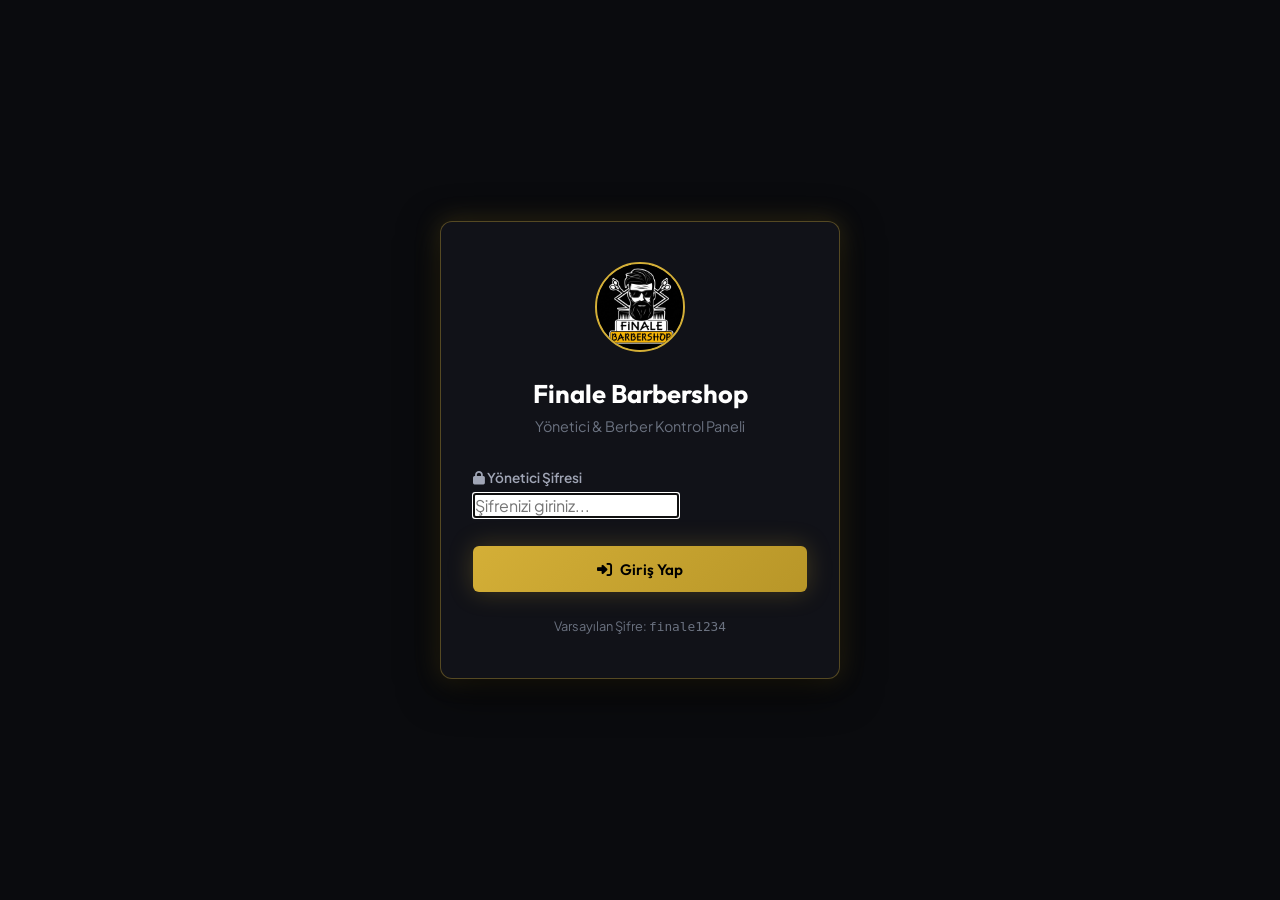
==== commit efcc2cc1: "Add files via upload" ====
--- a/admin.html
+++ b/admin.html
@@ -1,46 +1,52 @@
-﻿<!DOCTYPE html>
+<!DOCTYPE html>
 <html lang="tr">
 <head>
     <meta charset="UTF-8">
+    <meta http-equiv="Cache-Control" content="no-cache, no-store, must-revalidate">
+    <meta http-equiv="Pragma" content="no-cache">
+    <meta http-equiv="Expires" content="0">
     <meta name="viewport" content="width=device-width, initial-scale=1.0">
-    <title>Finale Barbershop | YÃ¶netici Paneli</title>
+    <meta name="theme-color" content="#0a0b0e">
+    <title>Finale Barbershop | Y&ouml;netici ve Berber Paneli</title>
     
     <!-- Google Fonts -->
     <link rel="preconnect" href="https://fonts.googleapis.com">
     <link rel="preconnect" href="https://fonts.gstatic.com" crossorigin>
-    <link href="https://fonts.googleapis.com/css2?family=Outfit:wght@300;400;600;700;800&family=Plus+Jakarta+Sans:wght@300;400;600;700&display=swap" rel="stylesheet">
+    <link href="https://fonts.googleapis.com/css2?family=Outfit:wght@300;400;500;600;700;800;900&family=Plus+Jakarta+Sans:wght@300;400;500;600;700&display=swap" rel="stylesheet">
     
     <!-- FontAwesome Icons -->
     <link rel="stylesheet" href="https://cdnjs.cloudflare.com/ajax/libs/font-awesome/6.4.0/css/all.min.css">
     
-    <link rel="stylesheet" href="style.css">
+    <!-- Stylesheet with Cache Buster -->
+    <link rel="stylesheet" href="style.css?v=3.0">
 
     <style>
-        /* =============================
-           LOGIN SCREEN
-        ============================= */
+        .admin-page {
+            padding: 7rem 0 4rem 0;
+            min-height: 100vh;
+        }
+
+        /* Login Screen */
         .login-screen {
             position: fixed;
             inset: 0;
-            background: var(--bg-dark);
+            background: #0a0b0e;
             display: flex;
             align-items: center;
             justify-content: center;
-            z-index: 9999;
+            z-index: 10000;
             padding: 1.5rem;
         }
 
         .login-card {
-            background: var(--bg-panel);
-            backdrop-filter: blur(20px);
-            -webkit-backdrop-filter: blur(20px);
+            background: rgba(18, 20, 26, 0.95);
             border: 1px solid var(--border-gold);
-            border-radius: var(--radius-lg);
-            padding: 3rem 2.5rem;
+            border-radius: var(--radius-md);
+            padding: 2.5rem 2rem;
+            max-width: 400px;
             width: 100%;
-            max-width: 420px;
-            box-shadow: 0 30px 60px rgba(0,0,0,0.8), var(--shadow-gold);
             text-align: center;
+            box-shadow: 0 10px 40px rgba(0,0,0,0.8), var(--shadow-gold);
         }
 
         .login-logo-img {
@@ -48,110 +54,108 @@
             height: 90px;
             border-radius: 50%;
             border: 2px solid var(--primary-gold);
+            margin-bottom: 1.2rem;
             object-fit: cover;
-            margin: 0 auto 1.2rem;
-            display: block;
-        }
-
-        .login-subtitle {
-            color: var(--text-muted);
-            font-size: 0.9rem;
-            margin-bottom: 2rem;
         }
 
         .login-title {
             font-size: 1.6rem;
-            font-weight: 800;
             margin-bottom: 0.3rem;
         }
 
+        .login-subtitle {
+            font-size: 0.9rem;
+            color: var(--text-muted);
+            margin-bottom: 1.8rem;
+        }
+
         .login-form {
             display: flex;
             flex-direction: column;
-            gap: 1rem;
+            gap: 1.2rem;
             text-align: left;
         }
 
         .login-form label {
-            font-size: 0.9rem;
+            font-size: 0.85rem;
             font-weight: 600;
             color: var(--text-secondary);
-            margin-bottom: 0.4rem;
+            margin-bottom: 0.3rem;
             display: block;
         }
 
-        .login-form label i {
-            color: var(--primary-gold);
-            margin-right: 0.4rem;
+        .btn-login {
+            width: 100%;
+            padding: 0.85rem;
+            margin-top: 0.5rem;
         }
 
         .login-error {
-            background: rgba(239, 68, 68, 0.12);
-            border: 1px solid rgba(239, 68, 68, 0.3);
-            color: #ef4444;
-            padding: 0.7rem 1rem;
+            background: rgba(239, 68, 68, 0.15);
+            border: 1px solid rgba(239, 68, 68, 0.4);
+            color: #fca5a5;
+            padding: 0.6rem;
             border-radius: var(--radius-sm);
-            font-size: 0.9rem;
+            font-size: 0.85rem;
             display: none;
         }
 
-        .login-error.show { display: block; }
-
-        .btn-login {
-            margin-top: 0.5rem;
-            width: 100%;
-            padding: 0.9rem;
-            font-size: 1rem;
-        }
-
-        /* =============================
-           ADMIN DASHBOARD
-        ============================= */
-        .admin-page {
-            padding-top: 6rem;
-            padding-bottom: 4rem;
-            min-height: 100vh;
-        }
-
-        /* Salon Settings Control Card */
+        .login-error.show {
+            display: block;
+        }
+
+        /* Admin Management Top Bar */
         .salon-management-card {
-            padding: 1.8rem 2rem;
+            padding: 1.5rem 2rem;
             margin-bottom: 2rem;
+            display: flex;
+            align-items: center;
+            justify-content: space-between;
+            flex-wrap: wrap;
+            gap: 1.5rem;
             border: 1px solid var(--border-gold);
-            display: flex;
-            flex-wrap: wrap;
-            align-items: center;
-            justify-content: space-between;
-            gap: 1.5rem;
         }
 
         .status-toggle-wrapper {
             display: flex;
             align-items: center;
-            gap: 1.2rem;
+            gap: 1rem;
         }
 
         .status-switch-btn {
+            display: inline-flex;
+            align-items: center;
+            gap: 0.6rem;
             padding: 0.7rem 1.4rem;
+            border-radius: var(--radius-full);
+            font-family: var(--font-heading);
             font-weight: 700;
-            border-radius: var(--radius-sm);
+            font-size: 0.95rem;
             cursor: pointer;
-            display: flex;
-            align-items: center;
-            gap: 0.6rem;
+            border: none;
             transition: var(--transition);
         }
 
         .status-switch-btn.open {
             background: rgba(16, 185, 129, 0.2);
             border: 1px solid var(--status-open);
-            color: #10b981;
+            color: #34d399;
+        }
+
+        .status-switch-btn.open:hover {
+            background: var(--status-open);
+            color: #000;
         }
 
         .status-switch-btn.closed {
             background: rgba(239, 68, 68, 0.2);
             border: 1px solid var(--status-closed);
-            color: #ef4444;
+            color: #f87171;
+        }
+
+        .status-switch-btn.closed:hover {
+            background: var(--status-closed);
+            color: #fff;
         }
 
         .hours-config-box {
@@ -165,37 +169,39 @@
             background: rgba(255, 255, 255, 0.05);
             border: 1px solid var(--border-light);
             color: #fff;
-            padding: 0.5rem 0.8rem;
+            padding: 0.45rem 0.8rem;
             border-radius: var(--radius-sm);
+            font-size: 0.9rem;
             outline: none;
         }
 
         .hours-config-box select option {
             background: #12141a;
-            color: #fff;
-        }
-
+        }
+
+        /* Stats Grid */
         .admin-stats-grid {
             display: grid;
             grid-template-columns: repeat(auto-fit, minmax(200px, 1fr));
-            gap: 1.5rem;
-            margin-bottom: 2.5rem;
+            gap: 1.2rem;
+            margin-bottom: 2rem;
         }
 
         .admin-stat-card {
             padding: 1.5rem;
             display: flex;
             align-items: center;
-            gap: 1.2rem;
+            gap: 1rem;
         }
 
         .admin-stat-icon {
-            font-size: 2rem;
+            font-size: 1.8rem;
             color: var(--primary-gold);
+            width: 50px; height: 50px;
             background: rgba(212, 175, 55, 0.1);
-            width: 60px; height: 60px;
             display: flex; align-items: center; justify-content: center;
             border-radius: var(--radius-sm);
+            flex-shrink: 0;
         }
 
         .admin-stat-info h3 {
@@ -391,21 +397,21 @@
         <div class="login-card">
             <img src="logo.png" alt="Finale Barbershop" class="login-logo-img">
             <h2 class="login-title">Finale Barbershop</h2>
-            <p class="login-subtitle">YÃ¶netici & Berber Kontrol Paneli</p>
+            <p class="login-subtitle">Y&ouml;netici &amp; Berber Kontrol Paneli</p>
             
             <form id="loginForm" class="login-form" onsubmit="handleLogin(event)">
                 <div class="login-error" id="loginError">
-                    <i class="fa-solid fa-circle-exclamation"></i> HatalÄ± ÅŸifre girdiniz!
+                    <i class="fa-solid fa-circle-exclamation"></i> Hatal&#305; &#351;ifre girdiniz!
                 </div>
                 <div>
-                    <label for="adminPass"><i class="fa-solid fa-lock"></i> YÃ¶netici Åifresi</label>
-                    <input type="password" id="adminPass" class="form-control" placeholder="Åifrenizi giriniz..." required autofocus>
+                    <label for="adminPass"><i class="fa-solid fa-lock"></i> Y&ouml;netici &#350;ifresi</label>
+                    <input type="password" id="adminPass" class="form-control" placeholder="&#350;ifrenizi giriniz..." required autofocus>
                 </div>
                 <button type="submit" class="btn btn-primary btn-login">
-                    <i class="fa-solid fa-right-to-bracket"></i> GiriÅŸ Yap
+                    <i class="fa-solid fa-right-to-bracket"></i> Giri&#351; Yap
                 </button>
             </form>
-            <p style="font-size: 0.8rem; color: var(--text-muted); margin-top: 1.5rem;">VarsayÄ±lan Åifre: <code>finale1234</code></p>
+            <p style="font-size: 0.8rem; color: var(--text-muted); margin-top: 1.5rem;">Varsay&#305;lan &#350;ifre: <code>finale1234</code></p>
         </div>
     </div>
 
@@ -416,17 +422,17 @@
             <nav class="navbar">
                 <div class="logo">
                     <img src="logo.png" alt="Finale Barbershop" class="site-logo-img">
-                    <span class="logo-text">FINALE <span class="logo-sub">YÃ–NETÄ°CÄ° PANELÄ°</span></span>
+                    <span class="logo-text">FINALE <span class="logo-sub">Y&Ouml;NET&#304;C&#304; PANEL&#304;</span></span>
                 </div>
                 <div class="nav-actions">
                     <span class="sync-badge">
-                        <span class="sync-dot"></span> CanlÄ± Bulut Senkronizasyonu
+                        <span class="sync-dot"></span> Canl&#305; Bulut Senkronizasyonu
                     </span>
                     <a href="index.html" class="btn btn-outline btn-sm" target="_blank">
-                        <i class="fa-solid fa-globe"></i> Web Sitesini AÃ§
+                        <i class="fa-solid fa-globe"></i> Web Sitesini A&ccedil;
                     </a>
                     <button onclick="handleLogout()" class="btn btn-outline btn-sm">
-                        <i class="fa-solid fa-arrow-right-from-bracket"></i> Ã‡Ä±kÄ±ÅŸ Yap
+                        <i class="fa-solid fa-arrow-right-from-bracket"></i> &Ccedil;&#305;k&#305;&#351; Yap
                     </button>
                 </div>
             </nav>
@@ -439,25 +445,25 @@
                 <div class="salon-management-card glass-panel">
                     <div class="status-toggle-wrapper">
                         <div>
-                            <h4 style="font-size: 1.1rem; margin-bottom: 0.2rem;"><i class="fa-solid fa-store"></i> Salon Ã‡alÄ±ÅŸma Durumu</h4>
-                            <p style="font-size: 0.85rem; color: var(--text-muted);">Sitedeki online randevu alÄ±mÄ±nÄ± aÃ§Ä±p kapatÄ±n.</p>
+                            <h4 style="font-size: 1.1rem; margin-bottom: 0.2rem;"><i class="fa-solid fa-store"></i> Salon &Ccedil;al&#305;&#351;ma Durumu</h4>
+                            <p style="font-size: 0.85rem; color: var(--text-muted);">Sitedeki online randevu al&#305;m&#305;n&#305; a&ccedil;&#305;p kapat&#305;n.</p>
                         </div>
                         <button id="salonToggleBtn" class="status-switch-btn open" onclick="toggleSalonState()">
                             <i class="fa-solid fa-circle-check" id="salonToggleIcon"></i>
-                            <span id="salonToggleText">SALON AÃ‡IK (Randevu AlÄ±nabilir)</span>
+                            <span id="salonToggleText">SALON A&Ccedil;IK (Randevu Al&#305;nabilir)</span>
                         </button>
                     </div>
 
                     <div class="hours-config-box">
                         <label style="font-size: 0.9rem; font-weight: 600; color: var(--text-secondary);">
-                            <i class="fa-regular fa-clock" style="color: var(--primary-gold);"></i> Ã‡alÄ±ÅŸma Saatleri:
+                            <i class="fa-regular fa-clock" style="color: var(--primary-gold);"></i> &Ccedil;al&#305;&#351;ma Saatleri:
                         </label>
                         <select id="openHourSelect">
                             <option value="08:00">08:00</option>
                             <option value="09:00" selected>09:00</option>
                             <option value="10:00">10:00</option>
                         </select>
-                        <span>â€“</span>
+                        <span>&ndash;</span>
                         <select id="closeHourSelect">
                             <option value="18:00">18:00</option>
                             <option value="19:00" selected>19:00</option>
@@ -497,7 +503,7 @@
                         <div class="admin-stat-icon" style="color: var(--primary-gold);"><i class="fa-solid fa-scissors"></i></div>
                         <div class="admin-stat-info">
                             <h3 id="statBahattin">0</h3>
-                            <p>Bahattin RandevularÄ±</p>
+                            <p>Bahattin Randevular&#305;</p>
                         </div>
                     </div>
                 </div>
@@ -505,17 +511,17 @@
                 <!-- Controls & Filters -->
                 <div class="admin-controls-bar glass-panel">
                     <div class="filter-group">
-                        <input type="text" id="searchInput" class="form-control filter-input" placeholder="ğŸ” MÃ¼ÅŸteri, Kod, Tel Ara..." oninput="filterAppointments()">
+                        <input type="text" id="searchInput" class="form-control filter-input" placeholder="M&uuml;&#351;teri, Kod, Tel Ara..." oninput="filterAppointments()">
                         <select id="barberFilter" class="form-control filter-input" onchange="filterAppointments()">
-                            <option value="all">TÃ¼m Berberler</option>
+                            <option value="all">T&uuml;m Berberler</option>
                             <option value="Bahattin">Bahattin</option>
                             <option value="Finale Barber Team">Finale Ekibi</option>
                         </select>
                         <select id="statusFilter" class="form-control filter-input" onchange="filterAppointments()">
-                            <option value="all">TÃ¼m Durumlar</option>
+                            <option value="all">T&uuml;m Durumlar</option>
                             <option value="Offen">Bekleyen (Offen)</option>
-                            <option value="OnaylandÄ±">OnaylandÄ±</option>
-                            <option value="Ä°ptal Edildi">Ä°ptal Edildi</option>
+                            <option value="Onayland&#305;">Onayland&#305;</option>
+                            <option value="&#304;ptal Edildi">&#304;ptal Edildi</option>
                         </select>
                     </div>
                     <div style="display: flex; gap: 0.6rem;">
@@ -530,14 +536,14 @@
                     <table class="admin-table">
                         <thead>
                             <tr>
-                                <th>Tarih & Saat</th>
-                                <th>GÃ¼venlik Kodu</th>
+                                <th>Tarih &amp; Saat</th>
+                                <th>G&uuml;venlik Kodu</th>
                                 <th>Berber</th>
-                                <th>MÃ¼ÅŸteri Bilgileri</th>
+                                <th>M&uuml;&#351;teri Bilgileri</th>
                                 <th>E-Mail</th>
-                                <th>Hizmet & Not</th>
+                                <th>Hizmet &amp; Not</th>
                                 <th>Durum</th>
-                                <th>Ä°ÅŸlemler</th>
+                                <th>&#304;&#351;lemler</th>
                             </tr>
                         </thead>
                         <tbody id="appointmentsTableBody">
@@ -550,6 +556,7 @@
         </main>
     </div>
 
-    <script src="admin.js"></script>
+    <!-- JavaScript File with Cache Buster -->
+    <script src="admin.js?v=3.0"></script>
 </body>
 </html>
--- a/style.css
+++ b/style.css
@@ -1,11 +1,11 @@
-﻿/* ==========================================================================
-   DER FINALE BARBERSHOP - LUXURY MODERN STYLESHEET
+/* ==========================================================================
+   DER FINALE BARBERSHOP - LUXURY MODERN STYLESHEET (V9 REBUILT R8 ARCHITECTURE)
    ========================================================================== */
 
 :root {
-    --bg-dark: #0a0b0e;
-    --bg-card: rgba(18, 20, 26, 0.7);
-    --bg-panel: rgba(22, 25, 33, 0.85);
+    --bg-dark: #06070a;
+    --bg-card: rgba(12, 13, 16, 0.94);
+    --bg-card-hover: rgba(18, 20, 26, 0.98);
     --primary-gold: #d4af37;
     --primary-gold-hover: #b89628;
     --gold-glow: rgba(212, 175, 55, 0.35);
@@ -13,26 +13,33 @@
     --text-secondary: #a0a5b5;
     --text-muted: #6b7280;
     --border-light: rgba(255, 255, 255, 0.08);
-    --border-gold: rgba(212, 175, 55, 0.3);
+    --border-gold: rgba(212, 175, 55, 0.35);
     --status-open: #10b981;
     --status-closed: #ef4444;
     --font-heading: 'Outfit', sans-serif;
     --font-body: 'Plus Jakarta Sans', sans-serif;
-    --radius-sm: 8px;
-    --radius-md: 14px;
-    --radius-lg: 20px;
+    --radius-sm: 6px;
+    --radius-md: 12px;
+    --radius-lg: 18px;
     --radius-full: 9999px;
-    --transition: all 0.3s cubic-bezier(0.4, 0, 0.2, 1);
-    --shadow-sm: 0 4px 12px rgba(0, 0, 0, 0.3);
-    --shadow-lg: 0 15px 35px rgba(0, 0, 0, 0.5);
+    --transition: all 0.25s cubic-bezier(0.4, 0, 0.2, 1);
+    --shadow-card: 0 10px 30px rgba(0, 0, 0, 0.7);
     --shadow-gold: 0 0 25px rgba(212, 175, 55, 0.25);
 }
 
-/* Reset & Base */
-* {
+/* Reset & Strict Zero-Overflow */
+*, *::before, *::after {
     margin: 0;
     padding: 0;
-    box-sizing: border-box;
+    box-sizing: border-box !important;
+}
+
+html, body {
+    overflow-x: hidden !important;
+    width: 100% !important;
+    max-width: 100vw !important;
+    position: relative;
+    -webkit-text-size-adjust: 100%;
 }
 
 html {
@@ -45,8 +52,12 @@
     color: var(--text-primary);
     font-family: var(--font-body);
     line-height: 1.6;
-    overflow-x: hidden;
     -webkit-font-smoothing: antialiased;
+}
+
+section, main, footer, .container, .hero-container {
+    max-width: 100% !important;
+    overflow-x: hidden !important;
 }
 
 h1, h2, h3, h4, h5, h6 {
@@ -54,6 +65,7 @@
     font-weight: 700;
     line-height: 1.25;
     color: var(--text-primary);
+    word-break: break-word;
 }
 
 a {
@@ -64,13 +76,16 @@
 
 button, input, select, textarea {
     font-family: inherit;
+    max-width: 100%;
+    font-size: 16px; /* Prevents iOS auto-zoom */
 }
 
 /* Container */
 .container {
+    width: 100%;
     max-width: 1200px;
     margin: 0 auto;
-    padding: 0 1.5rem;
+    padding: 0 1.2rem;
 }
 
 /* Glassmorphism Classes */
@@ -80,7 +95,7 @@
     -webkit-backdrop-filter: blur(16px);
     border: 1px solid var(--border-light);
     border-radius: var(--radius-md);
-    box-shadow: var(--shadow-lg);
+    box-shadow: var(--shadow-card);
 }
 
 .glass-frame {
@@ -97,13 +112,17 @@
     -webkit-text-fill-color: transparent;
 }
 
+.gold-text {
+    color: var(--primary-gold);
+}
+
 /* Badges */
 .badge {
     display: inline-flex;
     align-items: center;
-    gap: 0.5rem;
-    padding: 0.4rem 0.9rem;
-    font-size: 0.8rem;
+    gap: 0.4rem;
+    padding: 0.35rem 0.8rem;
+    font-size: 0.78rem;
     font-weight: 600;
     border-radius: var(--radius-full);
 }
@@ -125,8 +144,8 @@
     display: inline-flex;
     align-items: center;
     justify-content: center;
-    gap: 0.6rem;
-    padding: 0.75rem 1.6rem;
+    gap: 0.5rem;
+    padding: 0.75rem 1.5rem;
     font-family: var(--font-heading);
     font-weight: 600;
     font-size: 0.95rem;
@@ -134,6 +153,7 @@
     cursor: pointer;
     border: none;
     transition: var(--transition);
+    text-align: center;
 }
 
 .btn-primary {
@@ -182,19 +202,8 @@
 }
 
 .btn-lg {
-    padding: 0.9rem 2rem;
-    font-size: 1.05rem;
-}
-
-.btn-xl {
-    padding: 1.1rem 2.5rem;
-    font-size: 1.15rem;
-    font-weight: 700;
-}
-
-.btn-sm {
-    padding: 0.45rem 1rem;
-    font-size: 0.85rem;
+    padding: 0.85rem 1.8rem;
+    font-size: 1rem;
 }
 
 .pulse-glow {
@@ -212,17 +221,18 @@
 .site-header {
     position: fixed;
     top: 0; left: 0; right: 0;
-    background: rgba(10, 11, 14, 0.85);
+    background: rgba(8, 9, 12, 0.94);
     backdrop-filter: blur(20px);
     -webkit-backdrop-filter: blur(20px);
     border-bottom: 1px solid var(--border-light);
     z-index: 1000;
+    width: 100%;
 }
 
 .navbar {
     max-width: 1240px;
     margin: 0 auto;
-    padding: 0.9rem 1.5rem;
+    padding: 0.8rem 1.2rem;
     display: flex;
     align-items: center;
     justify-content: space-between;
@@ -231,11 +241,11 @@
 .logo {
     display: flex;
     align-items: center;
-    gap: 0.75rem;
+    gap: 0.65rem;
 }
 
 .site-logo-img {
-    height: 48px;
+    height: 42px;
     width: auto;
     object-fit: contain;
     filter: drop-shadow(0 0 8px rgba(212, 175, 55, 0.4));
@@ -244,33 +254,33 @@
 
 .logo-text {
     font-family: var(--font-heading);
-    font-size: 1.25rem;
+    font-size: 1.15rem;
     font-weight: 800;
-    letter-spacing: 1px;
+    letter-spacing: 0.5px;
 }
 
 .logo-sub {
-    font-size: 0.75rem;
+    font-size: 0.7rem;
     color: var(--primary-gold);
     display: block;
-    letter-spacing: 2px;
+    letter-spacing: 1.5px;
 }
 
 .nav-menu {
     display: flex;
     align-items: center;
-    gap: 2.5rem;
+    gap: 2rem;
 }
 
 .nav-links {
     display: flex;
     align-items: center;
-    gap: 1.8rem;
+    gap: 1.5rem;
     list-style: none;
 }
 
 .nav-link {
-    font-size: 0.95rem;
+    font-size: 0.92rem;
     font-weight: 500;
     color: var(--text-secondary);
     position: relative;
@@ -297,22 +307,21 @@
 .nav-actions {
     display: flex;
     align-items: center;
-    gap: 1.2rem;
-}
-
-/* Language Selector */
+    gap: 1rem;
+}
+
 .lang-selector {
     display: flex;
     align-items: center;
-    gap: 0.4rem;
+    gap: 0.35rem;
     background: rgba(255, 255, 255, 0.05);
     border: 1px solid var(--border-gold);
-    padding: 0.3rem 0.7rem;
+    padding: 0.3rem 0.6rem;
     border-radius: var(--radius-sm);
     color: var(--primary-gold);
 }
 
-.lang-icon { font-size: 0.9rem; }
+.lang-icon { font-size: 0.85rem; }
 
 .lang-selector select {
     background: transparent;
@@ -320,7 +329,7 @@
     color: #fff;
     font-family: var(--font-heading);
     font-weight: 600;
-    font-size: 0.9rem;
+    font-size: 0.85rem;
     cursor: pointer;
     outline: none;
 }
@@ -335,20 +344,20 @@
     background: transparent;
     border: 1px solid var(--border-gold);
     color: var(--primary-gold);
-    font-size: 1.3rem;
-    padding: 0.5rem 0.8rem;
+    font-size: 1.2rem;
+    padding: 0.45rem 0.75rem;
     border-radius: var(--radius-sm);
     cursor: pointer;
 }
 
 /* ==========================================================================
-   HERO SECTION (Luxury Dark Gradient without noisy image)
+   HERO SECTION
    ========================================================================== */
 .hero-section {
     position: relative;
-    min-height: 90vh;
-    padding-top: 7.5rem;
-    padding-bottom: 4.5rem;
+    min-height: 85vh;
+    padding-top: 6.5rem;
+    padding-bottom: 4rem;
     display: flex;
     align-items: center;
     justify-content: center;
@@ -358,7 +367,7 @@
 .hero-bg-overlay {
     position: absolute;
     top: 0; left: 0; right: 0; bottom: 0;
-    background: linear-gradient(180deg, rgba(10, 11, 14, 0.3) 0%, rgba(10, 11, 14, 0.85) 80%, var(--bg-dark) 100%);
+    background: linear-gradient(180deg, rgba(10, 11, 14, 0.2) 0%, rgba(10, 11, 14, 0.85) 80%, var(--bg-dark) 100%);
     z-index: 1;
 }
 
@@ -367,7 +376,7 @@
     z-index: 2;
     max-width: 900px;
     margin: 0 auto;
-    padding: 0 1.5rem;
+    padding: 0 1.2rem;
     width: 100%;
 }
 
@@ -379,12 +388,12 @@
 }
 
 .hero-logo-wrapper {
-    margin-bottom: 1.5rem;
+    margin-bottom: 1.2rem;
 }
 
 .hero-logo-img {
-    width: 150px;
-    height: 150px;
+    width: 130px;
+    height: 130px;
     border-radius: 50%;
     object-fit: cover;
     border: 3px solid var(--primary-gold);
@@ -394,75 +403,77 @@
 
 @keyframes floatLogo {
     0%, 100% { transform: translateY(0); }
-    50% { transform: translateY(-8px); }
+    50% { transform: translateY(-6px); }
 }
 
 .hero-badges {
+    display: flex;
+    flex-wrap: wrap;
+    justify-content: center;
+    gap: 0.6rem;
+    margin-bottom: 1.2rem;
+}
+
+.hero-title {
+    font-size: 2.8rem;
+    font-weight: 800;
+    letter-spacing: -0.5px;
+    margin-bottom: 1rem;
+    line-height: 1.2;
+}
+
+.hero-subtitle {
+    font-size: 1.05rem;
+    color: var(--text-secondary);
+    margin-bottom: 1.8rem;
+    max-width: 620px;
+    line-height: 1.6;
+}
+
+.hero-buttons {
     display: flex;
     flex-wrap: wrap;
     justify-content: center;
     gap: 0.8rem;
-    margin-bottom: 1.5rem;
-}
-
-.hero-title {
-    font-size: 3.2rem;
-    font-weight: 800;
-    letter-spacing: -0.5px;
-    margin-bottom: 1.2rem;
-    line-height: 1.2;
-}
-
-.hero-subtitle {
-    font-size: 1.15rem;
-    color: var(--text-secondary);
-    margin-bottom: 2.2rem;
-    max-width: 650px;
-}
-
-.hero-buttons {
-    display: flex;
-    flex-wrap: wrap;
-    justify-content: center;
-    gap: 1rem;
-    margin-bottom: 3.5rem;
+    margin-bottom: 2.8rem;
+    width: 100%;
 }
 
 .hero-stats {
     display: grid;
     grid-template-columns: repeat(3, 1fr);
-    gap: 1.5rem;
+    gap: 1.2rem;
     width: 100%;
     max-width: 800px;
     border-top: 1px solid var(--border-light);
-    padding-top: 2rem;
+    padding-top: 1.8rem;
 }
 
 .stat-item {
     display: flex;
     align-items: center;
-    gap: 1rem;
+    gap: 0.8rem;
     text-align: left;
 }
 
 .stat-icon {
-    font-size: 1.8rem;
+    font-size: 1.5rem;
     color: var(--primary-gold);
     background: rgba(212, 175, 55, 0.1);
-    width: 50px; height: 50px;
+    width: 44px; height: 44px;
     display: flex; align-items: center; justify-content: center;
     border-radius: var(--radius-sm);
     flex-shrink: 0;
 }
 
 .stat-item h4 {
-    font-size: 1rem;
+    font-size: 0.95rem;
     font-weight: 700;
-    margin-bottom: 0.2rem;
+    margin-bottom: 0.15rem;
 }
 
 .stat-item p {
-    font-size: 0.82rem;
+    font-size: 0.8rem;
     color: var(--text-muted);
 }
 
@@ -470,75 +481,70 @@
    STATUS BAR SECTION
    ========================================================================== */
 .status-bar-section {
-    margin-top: -2rem;
+    margin-top: -1.5rem;
     position: relative;
     z-index: 10;
 }
 
 .status-bar-card {
-    padding: 1.5rem 2rem;
+    padding: 1.2rem 1.6rem;
     display: flex;
     align-items: center;
     justify-content: space-between;
     flex-wrap: wrap;
-    gap: 1.5rem;
+    gap: 1.2rem;
     border: 1px solid var(--border-gold);
 }
 
 .status-indicator-box {
     display: flex;
     align-items: center;
-    gap: 1rem;
+    gap: 0.8rem;
 }
 
 .status-dot-wrapper {
     position: relative;
-    width: 16px; height: 16px;
+    width: 14px; height: 14px;
 }
 
 .status-dot {
-    width: 14px; height: 14px;
+    width: 12px; height: 12px;
     background-color: var(--status-open);
     border-radius: 50%;
     display: block;
-    box-shadow: 0 0 12px var(--status-open);
+    box-shadow: 0 0 10px var(--status-open);
     animation: pulseDot 2s infinite;
 }
 
 .status-dot.closed {
     background-color: var(--status-closed);
-    box-shadow: 0 0 12px var(--status-closed);
-}
-
-@keyframes pulseDot {
-    0%, 100% { opacity: 1; transform: scale(1); }
-    50% { opacity: 0.5; transform: scale(1.2); }
+    box-shadow: 0 0 10px var(--status-closed);
 }
 
 .status-label {
     font-family: var(--font-heading);
-    font-size: 1.15rem;
+    font-size: 1.05rem;
     font-weight: 700;
     display: block;
 }
 
 .status-sub {
-    font-size: 0.85rem;
+    font-size: 0.8rem;
     color: var(--text-muted);
 }
 
 .hours-quick-summary {
     display: flex;
-    gap: 1rem;
+    gap: 0.6rem;
     flex-wrap: wrap;
 }
 
 .hours-chip {
     background: rgba(255, 255, 255, 0.03);
     border: 1px solid var(--border-light);
-    padding: 0.4rem 0.8rem;
+    padding: 0.35rem 0.7rem;
     border-radius: var(--radius-sm);
-    font-size: 0.85rem;
+    font-size: 0.8rem;
 }
 
 .hours-chip.closed {
@@ -549,7 +555,7 @@
 .day-name {
     font-weight: 700;
     color: var(--primary-gold);
-    margin-right: 0.3rem;
+    margin-right: 0.25rem;
 }
 
 .hours-chip.closed .day-name {
@@ -560,54 +566,54 @@
    ABOUT SECTION
    ========================================================================== */
 .about-section {
-    padding: 6rem 0;
+    padding: 5rem 0;
 }
 
 .about-card {
-    padding: 3.5rem 3rem;
+    padding: 3rem 2.5rem;
 }
 
 .features-grid-3 {
     display: grid;
-    grid-template-columns: repeat(auto-fit, minmax(280px, 1fr));
-    gap: 1.5rem;
-    margin-top: 2.5rem;
+    grid-template-columns: repeat(auto-fit, minmax(260px, 1fr));
+    gap: 1.2rem;
+    margin-top: 2rem;
 }
 
 .feature-card {
     display: flex;
     align-items: flex-start;
-    gap: 1.2rem;
+    gap: 1rem;
     background: rgba(255, 255, 255, 0.02);
-    padding: 1.5rem;
-    border-radius: var(--radius-md);
+    padding: 1.3rem;
+    border-radius: var(--radius-sm);
     border: 1px solid var(--border-light);
     transition: var(--transition);
 }
 
 .feature-card:hover {
     border-color: var(--primary-gold);
-    transform: translateY(-4px);
+    transform: translateY(-3px);
     background: rgba(212, 175, 55, 0.04);
 }
 
 .feature-icon {
-    font-size: 1.6rem;
+    font-size: 1.4rem;
     color: var(--primary-gold);
     background: rgba(212, 175, 55, 0.1);
-    width: 54px; height: 54px;
+    width: 48px; height: 48px;
     display: flex; align-items: center; justify-content: center;
     border-radius: var(--radius-sm);
     flex-shrink: 0;
 }
 
 .feature-info h3 {
-    font-size: 1.15rem;
-    margin-bottom: 0.3rem;
+    font-size: 1.05rem;
+    margin-bottom: 0.25rem;
 }
 
 .feature-info p {
-    font-size: 0.9rem;
+    font-size: 0.85rem;
     color: var(--text-muted);
 }
 
@@ -615,43 +621,43 @@
    SERVICES & PRICING
    ========================================================================== */
 .services-section {
-    padding: 6rem 0;
+    padding: 5rem 0;
 }
 
 .section-header {
-    margin-bottom: 3.5rem;
+    margin-bottom: 2.8rem;
 }
 
 .section-tag {
     font-family: var(--font-heading);
-    font-size: 0.85rem;
+    font-size: 0.8rem;
     font-weight: 800;
     color: var(--primary-gold);
-    letter-spacing: 2px;
-    margin-bottom: 0.5rem;
+    letter-spacing: 1.5px;
+    margin-bottom: 0.4rem;
 }
 
 .section-title {
-    font-size: 2.5rem;
-    margin-bottom: 0.8rem;
+    font-size: 2.2rem;
+    margin-bottom: 0.6rem;
 }
 
 .section-subtitle {
     color: var(--text-secondary);
-    max-width: 600px;
+    max-width: 580px;
     margin: 0 auto;
-    font-size: 1.05rem;
+    font-size: 0.95rem;
 }
 
 .services-cards-grid {
     display: grid;
-    grid-template-columns: repeat(auto-fit, minmax(280px, 1fr));
-    gap: 1.8rem;
-    margin-bottom: 3.5rem;
+    grid-template-columns: repeat(auto-fit, minmax(260px, 1fr));
+    gap: 1.5rem;
+    margin-bottom: 3rem;
 }
 
 .service-card {
-    padding: 2.2rem 1.8rem;
+    padding: 1.8rem 1.5rem;
     position: relative;
     display: flex;
     flex-direction: column;
@@ -660,20 +666,20 @@
 }
 
 .service-card:hover {
-    transform: translateY(-8px);
+    transform: translateY(-6px);
     border-color: var(--primary-gold);
     box-shadow: var(--shadow-gold);
 }
 
 .service-badge {
     position: absolute;
-    top: 1.2rem;
-    right: 1.2rem;
+    top: 1rem;
+    right: 1rem;
     background: rgba(255, 255, 255, 0.1);
     color: #fff;
-    font-size: 0.7rem;
+    font-size: 0.68rem;
     font-weight: 800;
-    padding: 0.25rem 0.7rem;
+    padding: 0.2rem 0.6rem;
     border-radius: var(--radius-full);
     text-transform: uppercase;
 }
@@ -684,20 +690,20 @@
 }
 
 .service-icon {
-    font-size: 2.2rem;
-    color: var(--primary-gold);
-    margin-bottom: 1.2rem;
+    font-size: 2rem;
+    color: var(--primary-gold);
+    margin-bottom: 1rem;
 }
 
 .service-name {
-    font-size: 1.35rem;
-    margin-bottom: 0.6rem;
+    font-size: 1.25rem;
+    margin-bottom: 0.5rem;
 }
 
 .service-desc {
-    font-size: 0.92rem;
+    font-size: 0.88rem;
     color: var(--text-muted);
-    margin-bottom: 1.8rem;
+    margin-bottom: 1.5rem;
     flex-grow: 1;
 }
 
@@ -705,41 +711,41 @@
     display: flex;
     align-items: center;
     justify-content: space-between;
-    padding-top: 1.2rem;
+    padding-top: 1rem;
     border-top: 1px solid var(--border-light);
 }
 
 .service-price {
     font-family: var(--font-heading);
-    font-size: 1.7rem;
+    font-size: 1.5rem;
     font-weight: 800;
     color: var(--primary-gold);
 }
 
 .price-list-container {
-    padding: 2.5rem;
+    padding: 2rem;
 }
 
 .price-table-title {
-    font-size: 1.5rem;
-    margin-bottom: 2rem;
-    display: flex;
-    align-items: center;
-    gap: 0.8rem;
+    font-size: 1.35rem;
+    margin-bottom: 1.5rem;
+    display: flex;
+    align-items: center;
+    gap: 0.6rem;
     color: var(--primary-gold);
 }
 
 .price-items-grid {
     display: grid;
-    grid-template-columns: repeat(auto-fit, minmax(300px, 1fr));
-    gap: 1.2rem;
+    grid-template-columns: repeat(auto-fit, minmax(280px, 1fr));
+    gap: 1rem;
 }
 
 .price-item {
     display: flex;
     align-items: center;
     justify-content: space-between;
-    padding: 1.1rem 1.3rem;
+    padding: 0.9rem 1.1rem;
     background: rgba(255, 255, 255, 0.02);
     border: 1px solid var(--border-light);
     border-radius: var(--radius-sm);
@@ -749,296 +755,502 @@
 .price-item:hover {
     border-color: var(--primary-gold);
     background: rgba(212, 175, 55, 0.05);
-    transform: translateX(4px);
+    transform: translateX(3px);
 }
 
 .price-title {
     display: block;
     font-weight: 700;
-    font-size: 1.05rem;
+    font-size: 0.98rem;
 }
 
 .price-sub {
     display: block;
-    font-size: 0.82rem;
+    font-size: 0.78rem;
     color: var(--text-muted);
 }
 
 .price-tag {
     font-family: var(--font-heading);
-    font-size: 1.35rem;
+    font-size: 1.25rem;
     font-weight: 800;
     color: var(--primary-gold);
-    margin-left: 1rem;
+    margin-left: 0.8rem;
+    white-space: nowrap;
 }
 
 /* ==========================================================================
-   BOOKING SECTION & BARBER SELECTION
+   ATELIER R8 LUXURY APPOINTMENT SECTION (V10 PHONE-FIRST PERFECT)
    ========================================================================== */
-.booking-section {
-    padding: 6rem 0;
-}
-
-.booking-wrapper {
-    padding: 3.5rem 3rem;
-    max-width: 900px;
-    margin: 0 auto;
+.booking-atelier-section {
+    padding: 3rem 0;
+    width: 100%;
+    overflow-x: hidden !important;
+}
+
+.booking-atelier-card {
+    background: #08090d;
     border: 1px solid var(--border-gold);
-}
-
-.booking-header {
-    margin-bottom: 2.5rem;
-}
-
-/* Salon Closed Banner */
-.salon-closed-banner {
+    border-radius: var(--radius-md);
+    padding: 1.5rem 1rem;
+    width: 100% !important;
+    box-sizing: border-box !important;
+    box-shadow: 0 15px 45px rgba(0, 0, 0, 0.85), 0 0 35px rgba(212, 175, 55, 0.15);
+    overflow: hidden !important;
+}
+
+.atelier-header {
+    margin-bottom: 1.8rem;
+}
+
+.atelier-title {
+    font-size: 1.85rem;
+    font-weight: 800;
+    color: #fff;
+    margin-bottom: 0.3rem;
+}
+
+.atelier-sub {
+    font-size: 0.88rem;
+    color: var(--text-secondary);
+}
+
+.atelier-wizard-form {
+    display: flex;
+    flex-direction: column;
+    gap: 1.4rem;
+    width: 100%;
+}
+
+.atelier-step-box {
+    display: flex;
+    flex-direction: column;
+    gap: 0.7rem;
+    width: 100%;
+}
+
+.step-badge-row {
+    display: flex;
+    align-items: center;
+    gap: 0.6rem;
+}
+
+.step-circle-num {
+    width: 24px;
+    height: 24px;
+    background: var(--primary-gold);
+    color: #000;
+    border-radius: 50%;
+    display: inline-flex;
+    align-items: center;
+    justify-content: center;
+    font-size: 0.75rem;
+    font-weight: 900;
+    flex-shrink: 0;
+}
+
+.step-badge-row h3 {
+    font-size: 1rem;
+    font-weight: 700;
+    color: #fff;
+}
+
+/* Step 1: Barber Flow List (100% Vertical Flat Touch Cards) */
+.barbers-flow-list {
+    display: flex;
+    flex-direction: column;
+    gap: 0.6rem;
+    width: 100%;
+}
+
+.barber-touch-card {
+    background: rgba(255, 255, 255, 0.03);
+    border: 1px solid var(--border-light);
+    border-radius: var(--radius-sm);
+    padding: 0.9rem 1rem;
+    display: flex;
+    align-items: center;
+    gap: 0.9rem;
+    cursor: pointer;
+    transition: var(--transition);
+    user-select: none;
+    width: 100%;
+    position: relative;
+}
+
+.barber-touch-card:hover {
+    border-color: var(--primary-gold);
+    background: rgba(212, 175, 55, 0.06);
+}
+
+.barber-touch-card.selected {
+    background: rgba(212, 175, 55, 0.12);
+    border: 1.5px solid var(--primary-gold);
+    box-shadow: 0 0 15px rgba(212, 175, 55, 0.25);
+}
+
+.barber-avatar-circ {
+    width: 42px;
+    height: 42px;
+    border-radius: 50%;
+    background: rgba(212, 175, 55, 0.15);
+    border: 1px solid var(--primary-gold);
+    color: var(--primary-gold);
+    display: flex;
+    align-items: center;
+    justify-content: center;
+    font-size: 1.2rem;
+    flex-shrink: 0;
+}
+
+.barber-meta-block {
+    flex: 1;
+    min-width: 0;
+}
+
+.barber-title-txt {
+    font-family: var(--font-heading);
+    font-size: 1.1rem;
+    font-weight: 700;
+    color: #fff;
+}
+
+.barber-role-txt {
+    font-size: 0.75rem;
+    color: var(--text-muted);
+    margin-bottom: 0.2rem;
+}
+
+.barber-live-pill {
+    display: inline-flex;
+    align-items: center;
+    gap: 0.35rem;
+    font-size: 0.65rem;
+    color: var(--status-open);
+    font-weight: 700;
+    text-transform: uppercase;
+}
+
+.barber-live-pill i {
+    font-size: 0.5rem;
+}
+
+.barber-check-circ {
+    width: 22px;
+    height: 22px;
+    border-radius: 50%;
+    border: 1.5px solid var(--border-light);
+    color: transparent;
+    display: flex;
+    align-items: center;
+    justify-content: center;
+    font-size: 0.75rem;
+    transition: var(--transition);
+    flex-shrink: 0;
+}
+
+.barber-touch-card.selected .barber-check-circ {
+    background: var(--primary-gold);
+    border-color: var(--primary-gold);
+    color: #000;
+}
+
+/* Step 2: Interactive Service Tiles Flow */
+.service-tiles-flow {
+    display: flex;
+    flex-direction: column;
+    gap: 0.55rem;
+    width: 100%;
+    max-height: 230px;
+    overflow-y: auto;
+    padding-right: 0.2rem;
+}
+
+.service-tile-item {
+    cursor: pointer;
+    width: 100%;
+    display: block;
+}
+
+.service-tile-item input[type="radio"] {
+    display: none;
+}
+
+.tile-inner-box {
+    background: rgba(255, 255, 255, 0.03);
+    border: 1px solid var(--border-light);
+    border-radius: var(--radius-sm);
+    padding: 0.75rem 0.9rem;
+    display: flex;
+    flex-direction: column;
+    gap: 0.3rem;
+    transition: var(--transition);
+    width: 100%;
+}
+
+.tile-inner-box:hover {
+    border-color: var(--primary-gold);
+    background: rgba(212, 175, 55, 0.06);
+}
+
+.service-tile-item input[type="radio"]:checked + .tile-inner-box {
+    background: rgba(212, 175, 55, 0.12);
+    border: 1.5px solid var(--primary-gold);
+    box-shadow: 0 0 12px rgba(212, 175, 55, 0.2);
+}
+
+.tile-top-row {
+    display: flex;
+    align-items: center;
+    justify-content: space-between;
+    gap: 0.5rem;
+}
+
+.tile-name {
+    font-size: 0.9rem;
+    font-weight: 700;
+    color: #fff;
+}
+
+.tile-price {
+    font-family: var(--font-heading);
+    font-size: 1.1rem;
+    font-weight: 800;
+    color: var(--primary-gold);
+    white-space: nowrap;
+}
+
+.tile-badge-tag {
+    align-self: flex-start;
+    font-size: 0.62rem;
+    font-weight: 800;
+    padding: 0.15rem 0.45rem;
+    border-radius: 3px;
+    background: rgba(255, 255, 255, 0.1);
+    color: #fff;
+}
+
+.tile-badge-tag.gold {
+    background: var(--primary-gold);
+    color: #000;
+}
+
+/* Step 3: Date Input */
+.input-date-wrap {
+    width: 100%;
+}
+
+.atelier-control {
+    width: 100% !important;
+    background: rgba(14, 16, 22, 0.95);
+    border: 1px solid var(--border-light);
+    border-radius: var(--radius-sm);
+    padding: 0.85rem 1rem;
+    color: #fff;
+    font-size: 16px;
+    outline: none;
+    transition: var(--transition);
+    -webkit-appearance: none;
+    appearance: none;
+}
+
+.atelier-control:focus {
+    border-color: var(--primary-gold);
+    box-shadow: 0 0 15px rgba(212, 175, 55, 0.2);
+}
+
+.atelier-hint {
+    font-size: 0.75rem;
+    color: var(--text-muted);
+    margin-top: 0.3rem;
+    display: block;
+}
+
+/* Step 4: Time Slots Grid */
+.slots-pill-grid {
+    display: grid;
+    grid-template-columns: repeat(4, 1fr);
+    gap: 0.45rem;
+    max-height: 190px;
+    overflow-y: auto;
+    padding-right: 0.2rem;
+    width: 100%;
+}
+
+.slot-pill-btn {
+    background: rgba(255, 255, 255, 0.03);
+    border: 1px solid var(--border-light);
+    border-radius: var(--radius-sm);
+    padding: 0.5rem 0.1rem;
+    color: #fff;
+    cursor: pointer;
+    display: flex;
+    flex-direction: column;
+    align-items: center;
+    transition: var(--transition);
+    touch-action: manipulation;
+}
+
+.slot-pill-btn span {
+    font-family: var(--font-heading);
+    font-size: 0.88rem;
+    font-weight: 700;
+}
+
+.slot-pill-btn small {
+    font-size: 0.62rem;
+    color: var(--status-open);
+}
+
+.slot-pill-btn:hover:not(:disabled) {
+    border-color: var(--primary-gold);
+    background: rgba(212, 175, 55, 0.12);
+}
+
+.slot-pill-btn.selected {
+    background: var(--primary-gold) !important;
+    color: #000 !important;
+    border-color: var(--primary-gold) !important;
+    box-shadow: 0 0 15px rgba(212, 175, 55, 0.5);
+}
+
+.slot-pill-btn.selected small {
+    color: #000 !important;
+    font-weight: 700;
+}
+
+.slot-pill-btn:disabled, .slot-pill-btn.booked, .slot-pill-btn.past {
+    opacity: 0.3;
+    cursor: not-allowed;
+    border-color: transparent;
+    background: rgba(255, 255, 255, 0.02);
+}
+
+.slot-pill-btn.booked small, .slot-pill-btn.past small {
+    color: var(--status-closed);
+}
+
+.slots-empty-notice {
+    grid-column: 1 / -1;
+    text-align: center;
+    padding: 1.5rem 1rem;
+    color: var(--text-muted);
+    font-size: 0.85rem;
+}
+
+.slots-empty-notice i {
+    font-size: 1.8rem;
+    color: var(--primary-gold);
+    margin-bottom: 0.4rem;
+    display: block;
+}
+
+/* Step 5: Contact Inputs Stream */
+.atelier-inputs-stream {
+    display: flex;
+    flex-direction: column;
+    gap: 0.6rem;
+    width: 100%;
+}
+
+.atelier-input-group {
+    position: relative;
+    display: flex;
+    align-items: center;
+    width: 100%;
+}
+
+.atelier-input-group i {
+    position: absolute;
+    left: 1rem;
+    color: var(--primary-gold);
+    font-size: 0.95rem;
+    pointer-events: none;
+}
+
+.atelier-input-group input {
+    width: 100% !important;
+    padding-left: 2.7rem !important;
+    background: rgba(14, 16, 22, 0.95);
+    border: 1px solid var(--border-light);
+    border-radius: var(--radius-sm);
+    padding-top: 0.85rem;
+    padding-bottom: 0.85rem;
+    padding-right: 1rem;
+    color: #fff;
+    font-size: 16px;
+    outline: none;
+    transition: var(--transition);
+}
+
+.atelier-input-group input:focus {
+    border-color: var(--primary-gold);
+    box-shadow: 0 0 15px rgba(212, 175, 55, 0.2);
+}
+
+/* Submit Button */
+.atelier-submit-btn {
+    width: 100%;
+    background: linear-gradient(135deg, #d4af37 0%, #b89628 100%);
+    color: #000;
+    font-family: var(--font-heading);
+    font-weight: 800;
+    font-size: 1.05rem;
+    padding: 1.1rem 1.5rem;
+    border: none;
+    border-radius: var(--radius-sm);
+    cursor: pointer;
+    display: flex;
+    align-items: center;
+    justify-content: center;
+    gap: 0.6rem;
+    margin-top: 0.5rem;
+    transition: var(--transition);
+}
+
+.atelier-submit-btn:hover {
+    background: linear-gradient(135deg, #e5c14e 0%, #c9a334 100%);
+    transform: translateY(-2px);
+    box-shadow: 0 0 25px rgba(212, 175, 55, 0.5);
+}
+
+.atelier-closed-alert {
     background: rgba(239, 68, 68, 0.15);
     border: 1px solid rgba(239, 68, 68, 0.4);
     color: #fca5a5;
-    padding: 1.3rem 1.6rem;
-    border-radius: var(--radius-md);
-    display: flex;
-    align-items: center;
-    gap: 1.2rem;
-    margin-bottom: 2.5rem;
-}
-
-.salon-closed-banner i {
-    font-size: 2rem;
+    padding: 0.85rem 1rem;
+    border-radius: var(--radius-sm);
+    display: flex;
+    align-items: center;
+    gap: 0.8rem;
+    margin-bottom: 1.2rem;
+}
+
+.atelier-closed-alert i {
+    font-size: 1.5rem;
     color: #ef4444;
-    flex-shrink: 0;
-}
-
-.salon-closed-banner strong {
-    font-size: 1.1rem;
+}
+
+.atelier-closed-alert strong {
+    font-size: 0.95rem;
     color: #fff;
     display: block;
-    margin-bottom: 0.2rem;
-}
-
-.salon-closed-banner p {
-    font-size: 0.9rem;
+}
+
+.atelier-closed-alert p {
+    font-size: 0.8rem;
     margin: 0;
-}
-
-/* Barber Selection Cards Grid */
-.barber-selection-grid {
-    display: grid;
-    grid-template-columns: repeat(auto-fit, minmax(220px, 1fr));
-    gap: 1.2rem;
-    margin-top: 0.6rem;
-}
-
-.barber-card {
-    padding: 1.2rem 1.4rem;
-    background: rgba(255, 255, 255, 0.03);
-    border: 1px solid var(--border-light);
-    border-radius: var(--radius-md);
-    display: flex;
-    align-items: center;
-    gap: 1rem;
-    cursor: pointer;
-    transition: var(--transition);
-    position: relative;
-}
-
-.barber-card:hover {
-    border-color: var(--primary-gold);
-    background: rgba(212, 175, 55, 0.05);
-}
-
-.barber-card.active {
-    border-color: var(--primary-gold);
-    background: rgba(212, 175, 55, 0.12);
-    box-shadow: 0 0 20px rgba(212, 175, 55, 0.25);
-}
-
-.barber-avatar {
-    width: 48px;
-    height: 48px;
-    border-radius: 50%;
-    background: rgba(212, 175, 55, 0.15);
-    display: flex;
-    align-items: center;
-    justify-content: center;
-    font-size: 1.3rem;
-    color: var(--primary-gold);
-    flex-shrink: 0;
-}
-
-.barber-info h4 {
-    font-size: 1.1rem;
-    font-weight: 700;
-    margin-bottom: 0.15rem;
-}
-
-.barber-info span {
-    font-size: 0.8rem;
-    color: var(--text-muted);
-}
-
-.barber-check-icon {
-    position: absolute;
-    top: 1rem;
-    right: 1rem;
-    color: var(--primary-gold);
-    font-size: 1.2rem;
-    opacity: 0;
-    transition: var(--transition);
-}
-
-.barber-card.active .barber-check-icon {
-    opacity: 1;
-}
-
-/* Form Styles */
-.form-grid {
-    display: grid;
-    grid-template-columns: 1fr 1fr;
-    gap: 1.8rem;
-}
-
-.form-group {
-    display: flex;
-    flex-direction: column;
-    gap: 0.5rem;
-}
-
-.form-group.full-width {
-    grid-column: 1 / -1;
-}
-
-.form-group label {
-    font-size: 0.9rem;
-    font-weight: 600;
-    color: var(--text-secondary);
-    display: flex;
-    align-items: center;
-    gap: 0.5rem;
-}
-
-.form-group label i {
-    color: var(--primary-gold);
-}
-
-.form-control {
-    background: rgba(255, 255, 255, 0.04);
-    border: 1px solid var(--border-light);
-    padding: 0.85rem 1.2rem;
-    border-radius: var(--radius-sm);
-    color: #fff;
-    font-size: 0.95rem;
-    transition: var(--transition);
-    outline: none;
-}
-
-.form-control:focus {
-    border-color: var(--primary-gold);
-    box-shadow: 0 0 15px rgba(212, 175, 55, 0.2);
-    background: rgba(255, 255, 255, 0.07);
-}
-
-.form-control option {
-    background-color: #161921;
-    color: #fff;
-}
-
-.form-help-text {
-    font-size: 0.8rem;
-    color: var(--text-muted);
-}
-
-/* Time Slots */
-.time-slots-grid {
-    display: grid;
-    grid-template-columns: repeat(auto-fill, minmax(90px, 1fr));
-    gap: 0.8rem;
-    margin-top: 0.5rem;
-    max-height: 240px;
-    overflow-y: auto;
-    padding-right: 0.5rem;
-}
-
-.time-slot-btn {
-    background: rgba(255, 255, 255, 0.03);
-    border: 1px solid var(--border-light);
-    padding: 0.65rem 0.5rem;
-    border-radius: var(--radius-sm);
-    color: #fff;
-    cursor: pointer;
-    display: flex;
-    flex-direction: column;
-    align-items: center;
-    gap: 0.2rem;
-    transition: var(--transition);
-}
-
-.time-slot-btn span {
-    font-family: var(--font-heading);
-    font-weight: 700;
-    font-size: 0.95rem;
-}
-
-.time-slot-btn small {
-    font-size: 0.7rem;
-    color: var(--status-open);
-}
-
-.time-slot-btn:hover:not(:disabled) {
-    border-color: var(--primary-gold);
-    background: rgba(212, 175, 55, 0.1);
-}
-
-.time-slot-btn.selected {
-    background: var(--primary-gold);
-    color: #000;
-    border-color: var(--primary-gold);
-    box-shadow: var(--shadow-gold);
-}
-
-.time-slot-btn.selected small {
-    color: #000;
-    font-weight: 700;
-}
-
-.time-slot-btn.booked, .time-slot-btn.past, .time-slot-btn:disabled {
-    opacity: 0.35;
-    cursor: not-allowed;
-    border-color: transparent;
-    background: rgba(255, 255, 255, 0.02);
-}
-
-.time-slot-btn.booked small, .time-slot-btn.past small {
-    color: var(--status-closed);
-}
-
-.slots-placeholder {
-    grid-column: 1 / -1;
-    text-align: center;
-    padding: 2.5rem;
-    color: var(--text-muted);
-}
-
-.slots-placeholder i {
-    font-size: 2.5rem;
-    color: var(--primary-gold);
-    margin-bottom: 0.8rem;
-    display: block;
-}
-
-.form-actions {
-    margin-top: 2.5rem;
 }
 
 /* ==========================================================================
    GOOGLE REVIEW SECTION
    ========================================================================== */
 .review-invite-section {
-    padding: 5rem 0 2rem 0;
+    padding: 4rem 0 2rem 0;
 }
 
 .review-card {
-    padding: 3.5rem 2rem;
+    padding: 3rem 1.8rem;
     border-radius: var(--radius-lg);
     border: 1px solid var(--border-gold);
     background: radial-gradient(circle at 50% 0%, rgba(212, 175, 55, 0.16) 0%, rgba(18, 20, 26, 0.9) 100%);
@@ -1046,74 +1258,74 @@
 }
 
 .review-stars {
-    font-size: 2.2rem;
+    font-size: 2rem;
     color: #fbbf24;
     display: flex;
     justify-content: center;
-    gap: 0.6rem;
-    margin-bottom: 1.2rem;
-    filter: drop-shadow(0 0 12px rgba(251, 191, 36, 0.6));
+    gap: 0.5rem;
+    margin-bottom: 1rem;
+    filter: drop-shadow(0 0 10px rgba(251, 191, 36, 0.6));
 }
 
 .review-title {
-    font-size: 2.2rem;
+    font-size: 2rem;
     font-weight: 800;
-    margin-bottom: 0.8rem;
+    margin-bottom: 0.6rem;
 }
 
 .review-desc {
-    font-size: 1.1rem;
+    font-size: 1rem;
     color: var(--text-secondary);
-    max-width: 680px;
-    margin: 0 auto 2.2rem auto;
+    max-width: 640px;
+    margin: 0 auto 1.8rem auto;
 }
 
 .review-actions {
     display: flex;
     flex-wrap: wrap;
     justify-content: center;
-    gap: 1.2rem;
+    gap: 1rem;
 }
 
 /* ==========================================================================
    CONTACT SECTION
    ========================================================================== */
 .contact-section {
-    padding: 6rem 0;
+    padding: 5rem 0;
 }
 
 .contact-grid {
     display: grid;
     grid-template-columns: 1fr 1fr;
-    gap: 2.5rem;
+    gap: 2rem;
 }
 
 .contact-info-card {
-    padding: 3rem 2.5rem;
+    padding: 2.5rem 2rem;
 }
 
 .contact-title {
-    font-size: 2rem;
+    font-size: 1.8rem;
+    margin-bottom: 1.8rem;
+}
+
+.contact-details {
+    display: flex;
+    flex-direction: column;
+    gap: 1.3rem;
     margin-bottom: 2rem;
 }
 
-.contact-details {
-    display: flex;
-    flex-direction: column;
-    gap: 1.5rem;
-    margin-bottom: 2.5rem;
-}
-
 .detail-row {
     display: flex;
-    gap: 1.2rem;
+    gap: 1rem;
     align-items: flex-start;
 }
 
 .detail-icon {
-    font-size: 1.3rem;
-    color: var(--primary-gold);
-    width: 44px; height: 44px;
+    font-size: 1.2rem;
+    color: var(--primary-gold);
+    width: 40px; height: 40px;
     background: rgba(212, 175, 55, 0.1);
     display: flex; align-items: center; justify-content: center;
     border-radius: var(--radius-sm);
@@ -1121,13 +1333,13 @@
 }
 
 .detail-row h4 {
-    font-size: 0.95rem;
+    font-size: 0.9rem;
     color: var(--text-muted);
-    margin-bottom: 0.2rem;
+    margin-bottom: 0.15rem;
 }
 
 .detail-row p {
-    font-size: 1.05rem;
+    font-size: 1rem;
     font-weight: 600;
 }
 
@@ -1138,11 +1350,11 @@
 .contact-quick-buttons {
     display: flex;
     flex-wrap: wrap;
-    gap: 1rem;
+    gap: 0.8rem;
 }
 
 .contact-map-wrapper {
-    min-height: 420px;
+    min-height: 380px;
 }
 
 /* ==========================================================================
@@ -1151,7 +1363,7 @@
 .site-footer {
     background: #060709;
     border-top: 1px solid var(--border-light);
-    padding: 4rem 0 2rem 0;
+    padding: 3.5rem 0 2rem 0;
 }
 
 .footer-content {
@@ -1159,13 +1371,13 @@
     align-items: center;
     justify-content: space-between;
     flex-wrap: wrap;
-    gap: 2rem;
-    padding-bottom: 3rem;
+    gap: 1.8rem;
+    padding-bottom: 2.5rem;
     border-bottom: 1px solid var(--border-light);
 }
 
 .footer-logo-img {
-    height: 44px;
+    height: 40px;
     width: auto;
     object-fit: contain;
     filter: drop-shadow(0 0 6px rgba(212, 175, 55, 0.3));
@@ -1174,20 +1386,20 @@
 
 .footer-brand p {
     color: var(--text-muted);
-    font-size: 0.9rem;
-    margin-top: 0.6rem;
-    max-width: 350px;
+    font-size: 0.85rem;
+    margin-top: 0.5rem;
+    max-width: 340px;
 }
 
 .footer-links {
     display: flex;
-    gap: 2rem;
+    gap: 1.5rem;
     flex-wrap: wrap;
 }
 
 .footer-links a {
     color: var(--text-secondary);
-    font-size: 0.95rem;
+    font-size: 0.9rem;
 }
 
 .footer-links a:hover {
@@ -1198,12 +1410,12 @@
     background: rgba(255, 255, 255, 0.03);
     border: 1px solid var(--border-gold);
     color: var(--primary-gold);
-    padding: 0.5rem 1rem;
+    padding: 0.45rem 0.9rem;
     border-radius: var(--radius-sm);
-    font-size: 0.85rem;
+    font-size: 0.82rem;
     display: inline-flex;
     align-items: center;
-    gap: 0.5rem;
+    gap: 0.45rem;
 }
 
 .admin-badge-btn:hover {
@@ -1211,9 +1423,9 @@
 }
 
 .footer-bottom {
-    padding-top: 2rem;
+    padding-top: 1.8rem;
     color: var(--text-muted);
-    font-size: 0.85rem;
+    font-size: 0.82rem;
 }
 
 /* ==========================================================================
@@ -1222,13 +1434,13 @@
 .modal-backdrop {
     position: fixed;
     inset: 0;
-    background: rgba(0, 0, 0, 0.8);
+    background: rgba(0, 0, 0, 0.85);
     backdrop-filter: blur(10px);
     display: none;
     align-items: center;
     justify-content: center;
     z-index: 9999;
-    padding: 1.5rem;
+    padding: 1rem;
 }
 
 .modal-backdrop.active {
@@ -1236,8 +1448,8 @@
 }
 
 .modal-box {
-    padding: 3rem 2.5rem;
-    max-width: 520px;
+    padding: 2.5rem 2rem;
+    max-width: 480px;
     width: 100%;
     border: 1px solid var(--border-gold);
     animation: modalIn 0.3s cubic-bezier(0.4, 0, 0.2, 1);
@@ -1249,67 +1461,67 @@
 }
 
 .modal-icon {
-    font-size: 3.5rem;
+    font-size: 3rem;
     color: var(--status-open);
-    margin-bottom: 1.2rem;
+    margin-bottom: 1rem;
 }
 
 .modal-title {
-    font-size: 1.8rem;
-    margin-bottom: 1rem;
+    font-size: 1.6rem;
+    margin-bottom: 0.8rem;
 }
 
 .auth-code-container {
     background: rgba(212, 175, 55, 0.08);
     border: 1px dashed var(--primary-gold);
     border-radius: var(--radius-md);
-    padding: 1.2rem;
-    margin: 1.5rem 0;
+    padding: 1rem;
+    margin: 1.2rem 0;
 }
 
 .auth-code-tag {
-    font-size: 0.75rem;
+    font-size: 0.72rem;
     font-weight: 800;
     letter-spacing: 1.5px;
     color: var(--text-muted);
     display: block;
-    margin-bottom: 0.3rem;
+    margin-bottom: 0.25rem;
 }
 
 .auth-code-display {
     font-family: var(--font-heading);
-    font-size: 2.3rem;
+    font-size: 2rem;
     font-weight: 800;
     color: var(--primary-gold);
-    letter-spacing: 4px;
+    letter-spacing: 3px;
 }
 
 .auth-code-container small {
-    font-size: 0.8rem;
+    font-size: 0.75rem;
     color: var(--text-secondary);
     display: block;
-    margin-top: 0.3rem;
+    margin-top: 0.25rem;
 }
 
 .modal-message {
     color: var(--text-secondary);
-    margin-bottom: 2rem;
-    font-size: 0.95rem;
-    line-height: 1.7;
+    margin-bottom: 1.8rem;
+    font-size: 0.9rem;
+    line-height: 1.6;
 }
 
 /* ==========================================================================
-   RESPONSIVE MEDIA QUERIES
+   RESPONSIVE RULES (MOBILE OPTIMIZATIONS)
    ========================================================================== */
 @media (max-width: 992px) {
     .nav-menu {
         position: fixed;
-        top: 70px; left: 0; right: 0;
+        top: 65px; left: 0; right: 0;
         background: rgba(10, 11, 14, 0.98);
         backdrop-filter: blur(20px);
-        padding: 2rem;
+        padding: 1.8rem;
         flex-direction: column;
-        gap: 1.5rem;
+        gap: 1.4rem;
         border-bottom: 1px solid var(--border-light);
         display: none;
     }
@@ -1320,7 +1532,8 @@
 
     .nav-links {
         flex-direction: column;
-        gap: 1.2rem;
+        gap: 1.1rem;
+        text-align: center;
     }
 
     .mobile-toggle {
@@ -1328,12 +1541,12 @@
     }
 
     .hero-title {
-        font-size: 2.4rem;
+        font-size: 2.3rem;
     }
 
     .hero-stats {
         grid-template-columns: 1fr;
-        gap: 1rem;
+        gap: 0.8rem;
     }
 
     .contact-grid {
@@ -1341,20 +1554,102 @@
     }
 }
 
-@media (max-width: 640px) {
-    .form-grid {
-        grid-template-columns: 1fr;
-    }
-
-    .booking-wrapper {
-        padding: 2rem 1.2rem;
+/* MOBILE PHONES <= 768px */
+@media (max-width: 768px) {
+    .container {
+        padding: 0 0.8rem !important;
+        width: 100% !important;
+    }
+
+    .hero-section {
+        padding-top: 5.5rem;
+        padding-bottom: 3rem;
+    }
+
+    .hero-logo-img {
+        width: 105px;
+        height: 105px;
     }
 
     .hero-title {
-        font-size: 2rem;
+        font-size: 1.9rem;
+    }
+
+    .hero-buttons {
+        flex-direction: column !important;
+        width: 100% !important;
+    }
+
+    .hero-buttons .btn {
+        width: 100% !important;
     }
 
     .status-bar-card {
-        padding: 1.2rem;
+        padding: 1rem;
+        flex-direction: column !important;
+        align-items: flex-start !important;
+    }
+
+    .hours-quick-summary {
+        width: 100% !important;
+    }
+
+    .about-card, .price-list-container, .contact-info-card {
+        padding: 1.4rem 1rem !important;
+    }
+
+    .section-title {
+        font-size: 1.75rem;
+    }
+
+    /* ATELIER MOBILE CARD */
+    .booking-atelier-section {
+        padding: 2rem 0 !important;
+    }
+
+    .booking-atelier-card {
+        padding: 1.2rem 0.85rem !important;
+        border-radius: var(--radius-sm) !important;
+    }
+
+    .atelier-title {
+        font-size: 1.55rem;
+    }
+
+    .barber-touch-card {
+        padding: 0.75rem 0.8rem !important;
+    }
+
+    .slots-pill-grid {
+        grid-template-columns: repeat(4, 1fr) !important;
+        gap: 0.35rem !important;
+    }
+
+    .slot-pill-btn {
+        padding: 0.45rem 0.1rem !important;
+    }
+
+    .slot-pill-btn span {
+        font-size: 0.82rem !important;
+    }
+
+    .slot-pill-btn small {
+        font-size: 0.58rem !important;
+    }
+
+    .footer-content {
+        flex-direction: column !important;
+        text-align: center !important;
+    }
+
+    .footer-links {
+        justify-content: center !important;
+    }
+}
+
+/* SMALL PHONES <= 380px */
+@media (max-width: 380px) {
+    .slots-pill-grid {
+        grid-template-columns: repeat(3, 1fr) !important;
     }
 }
